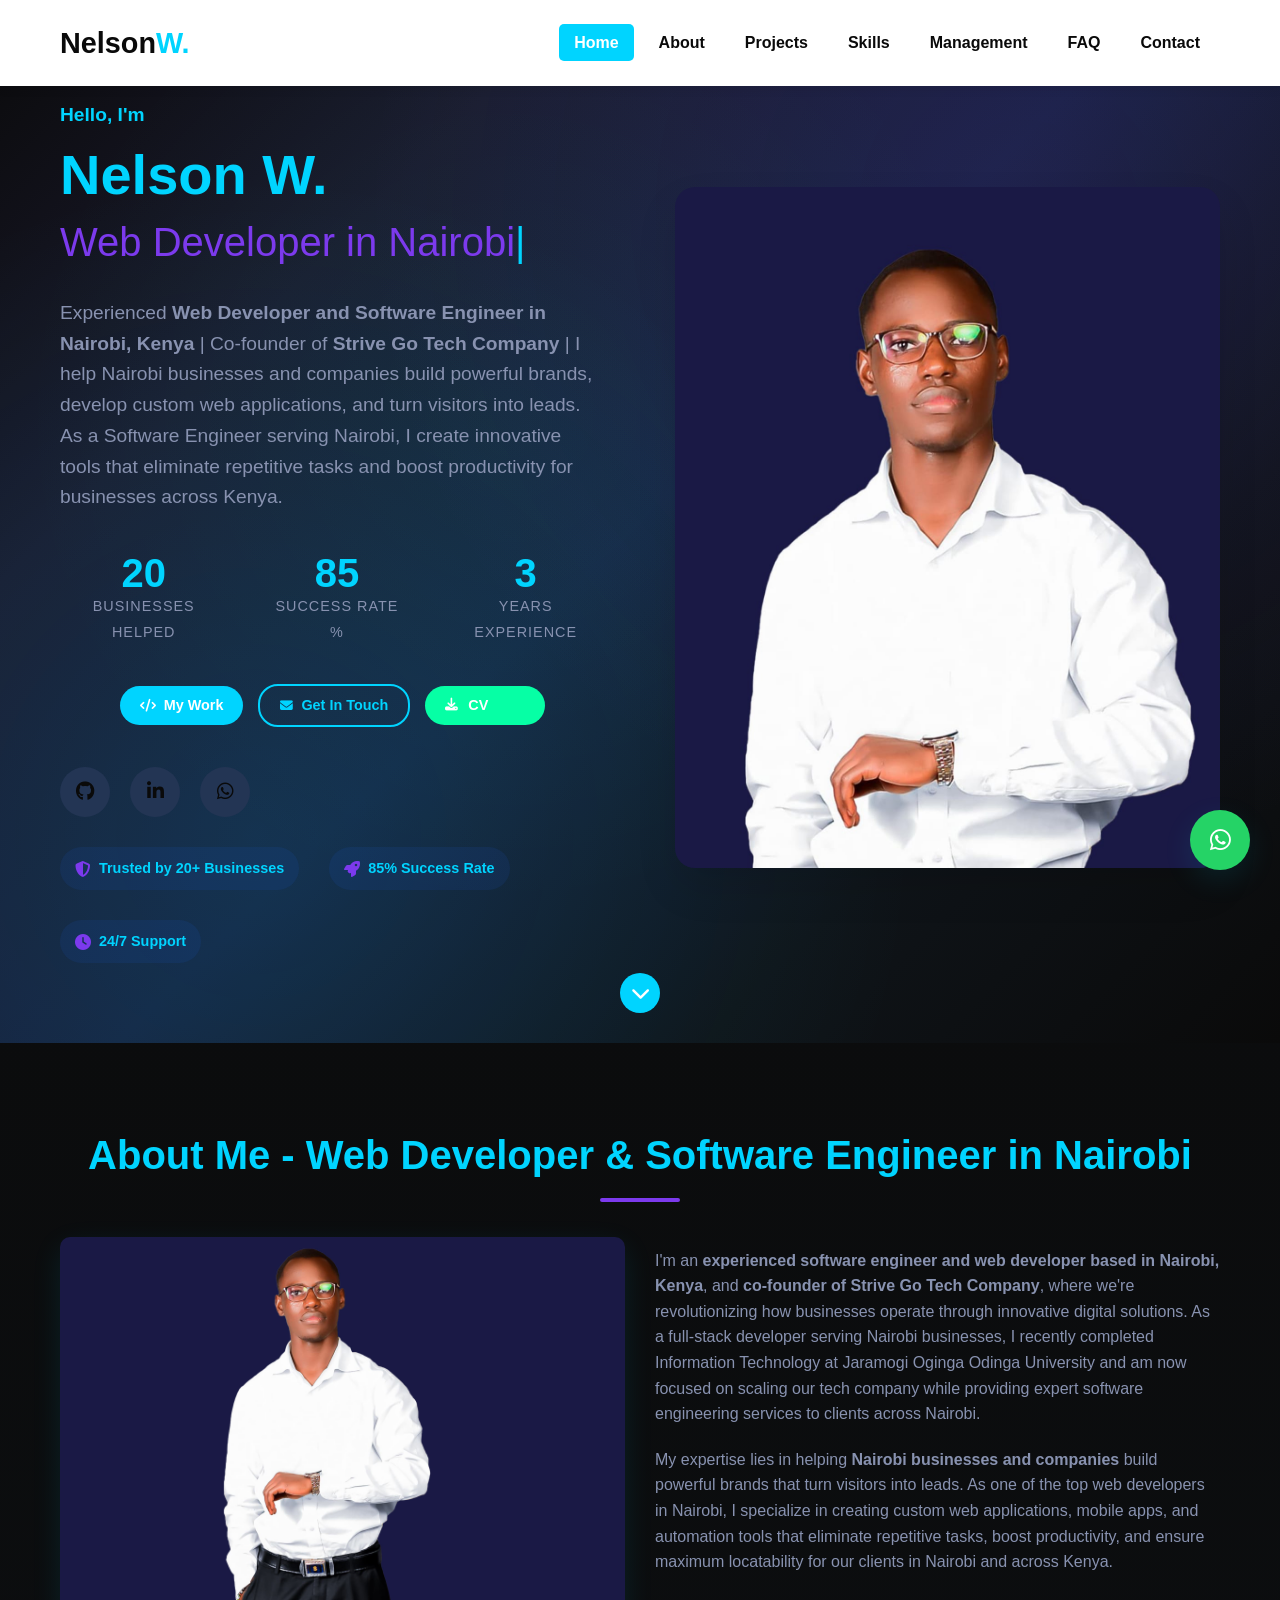
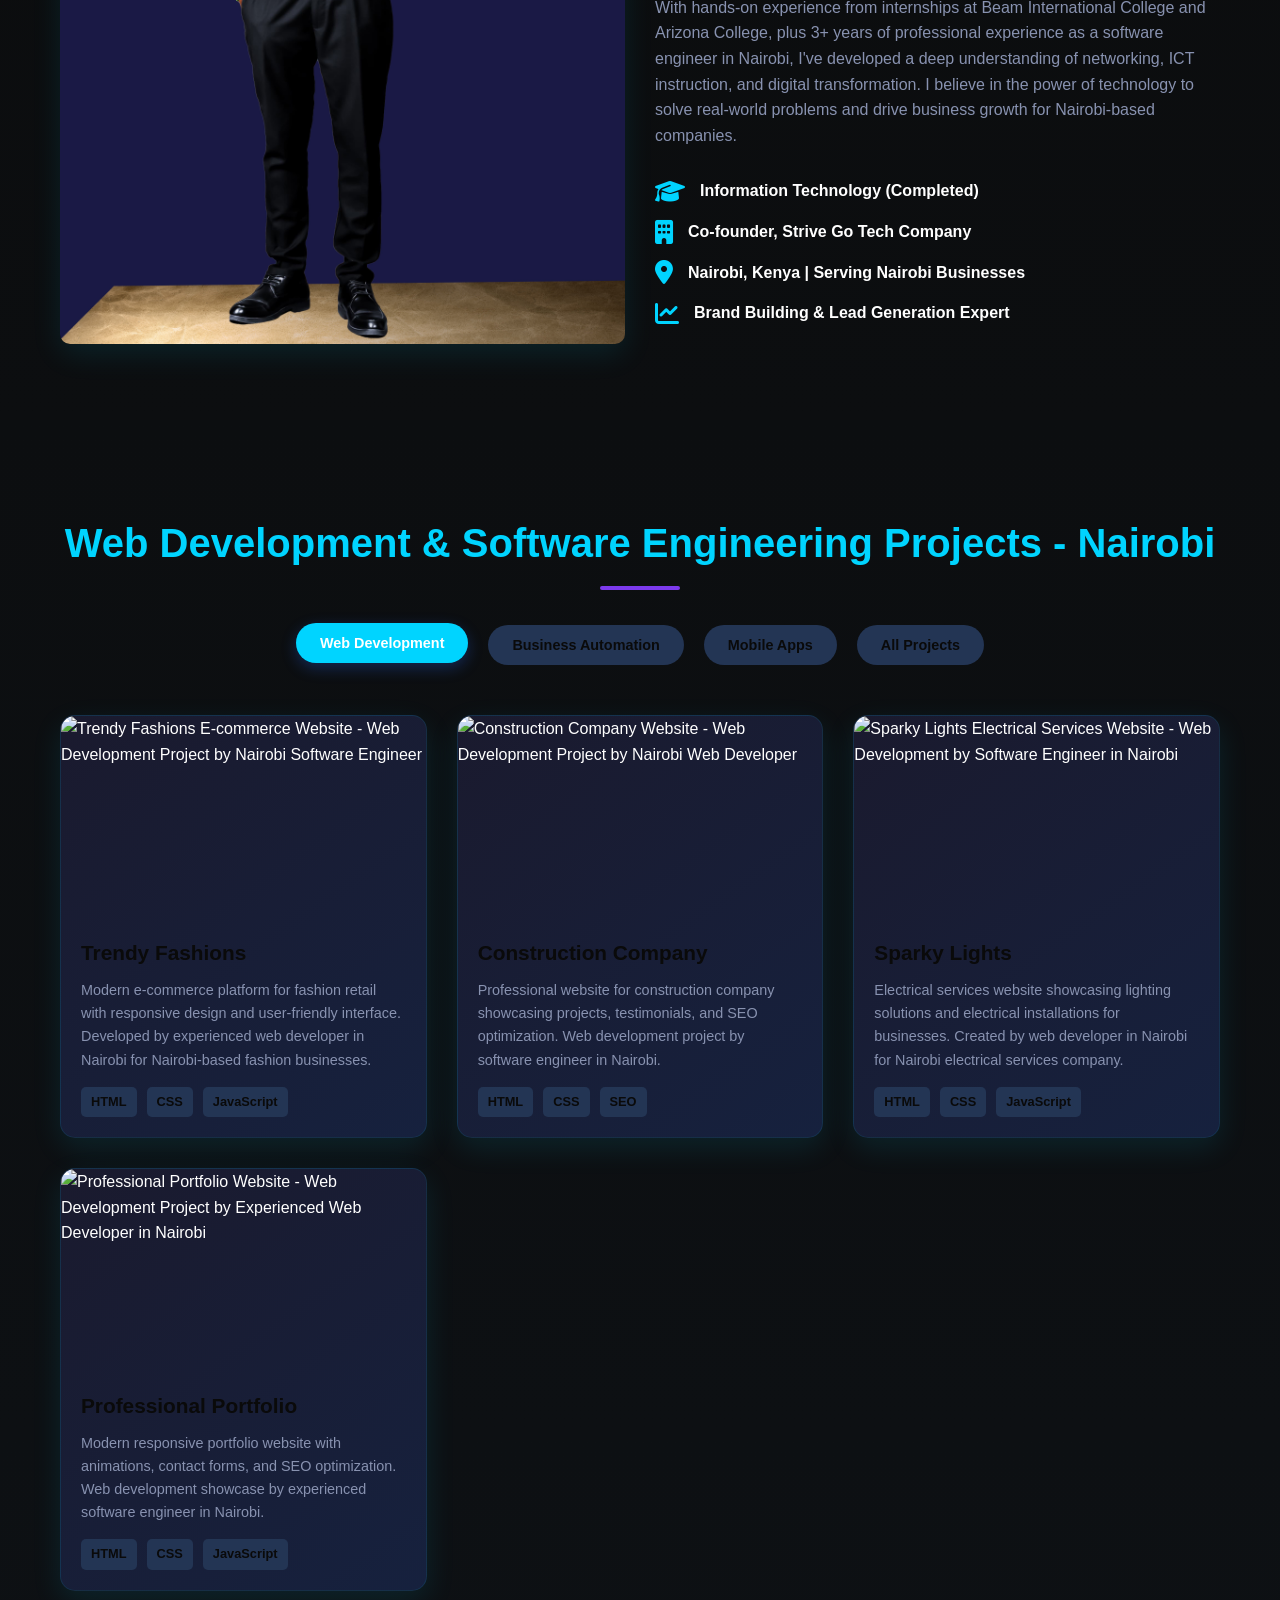
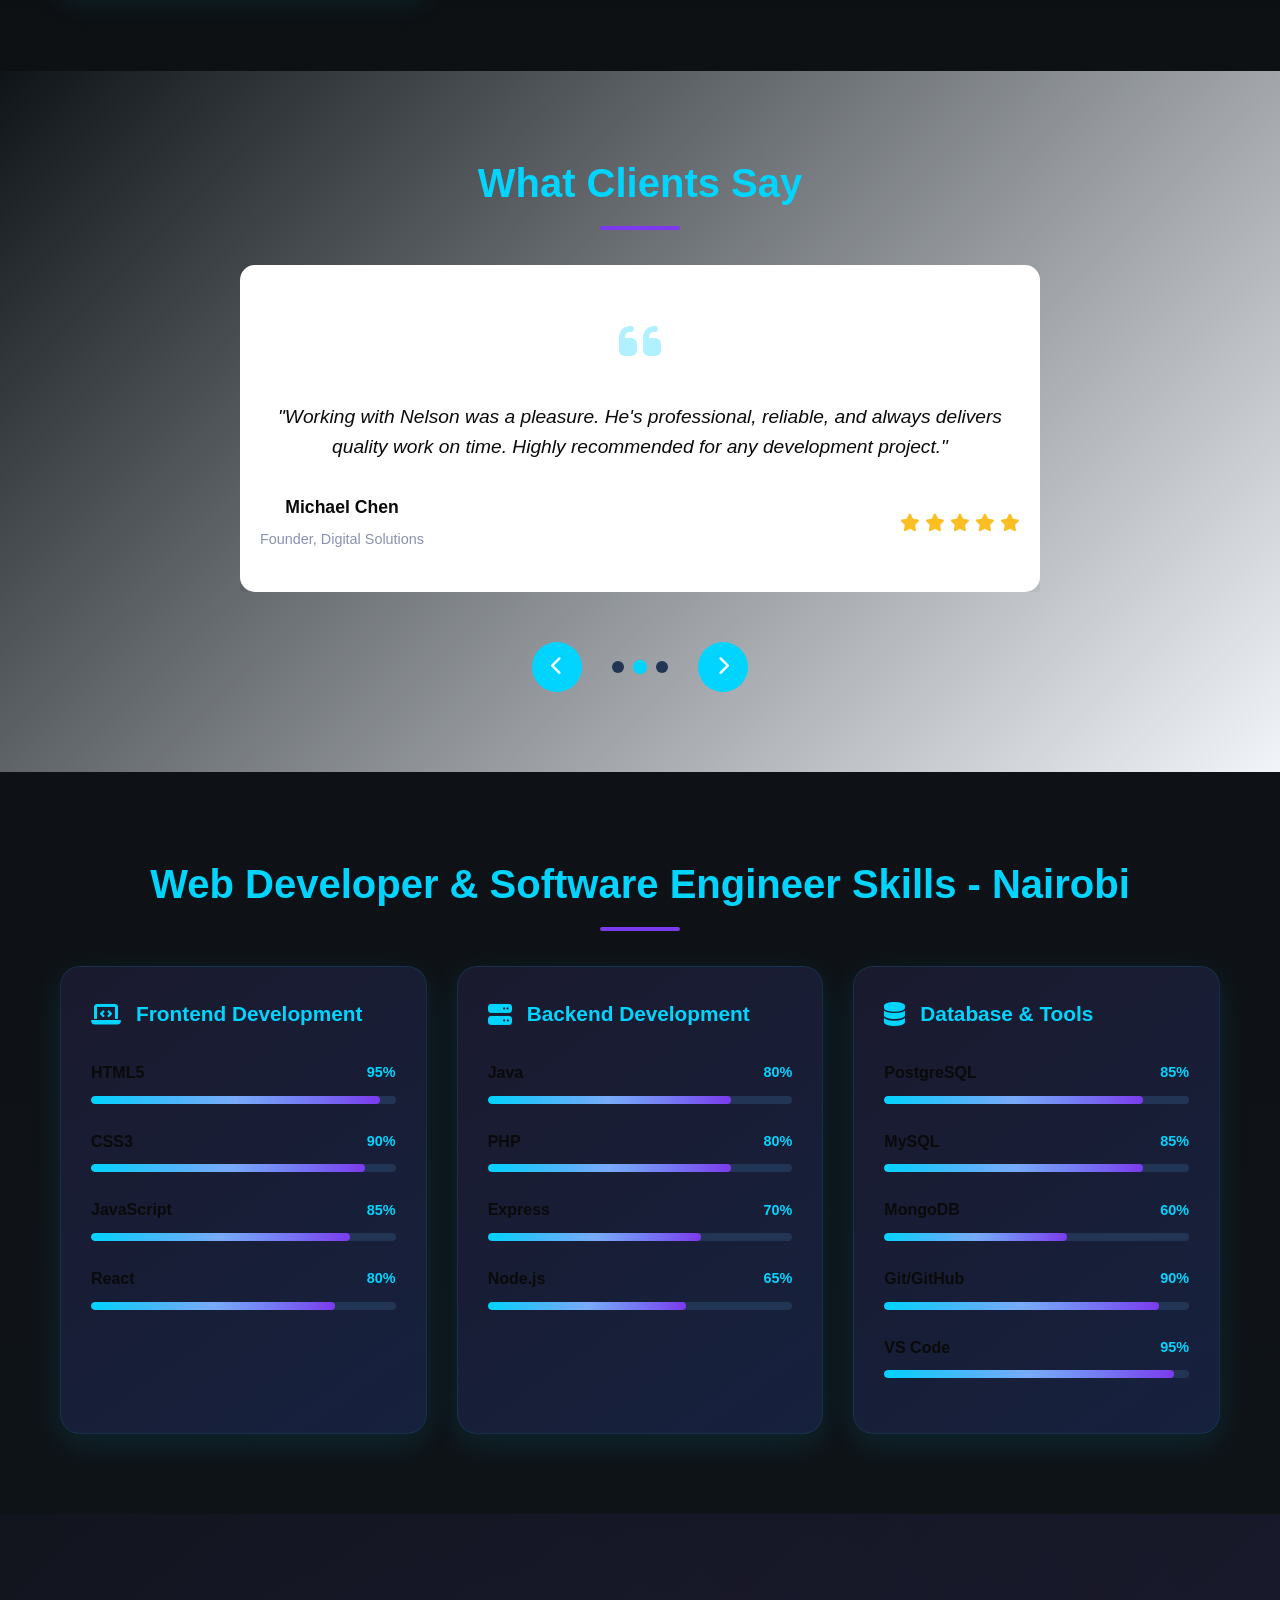
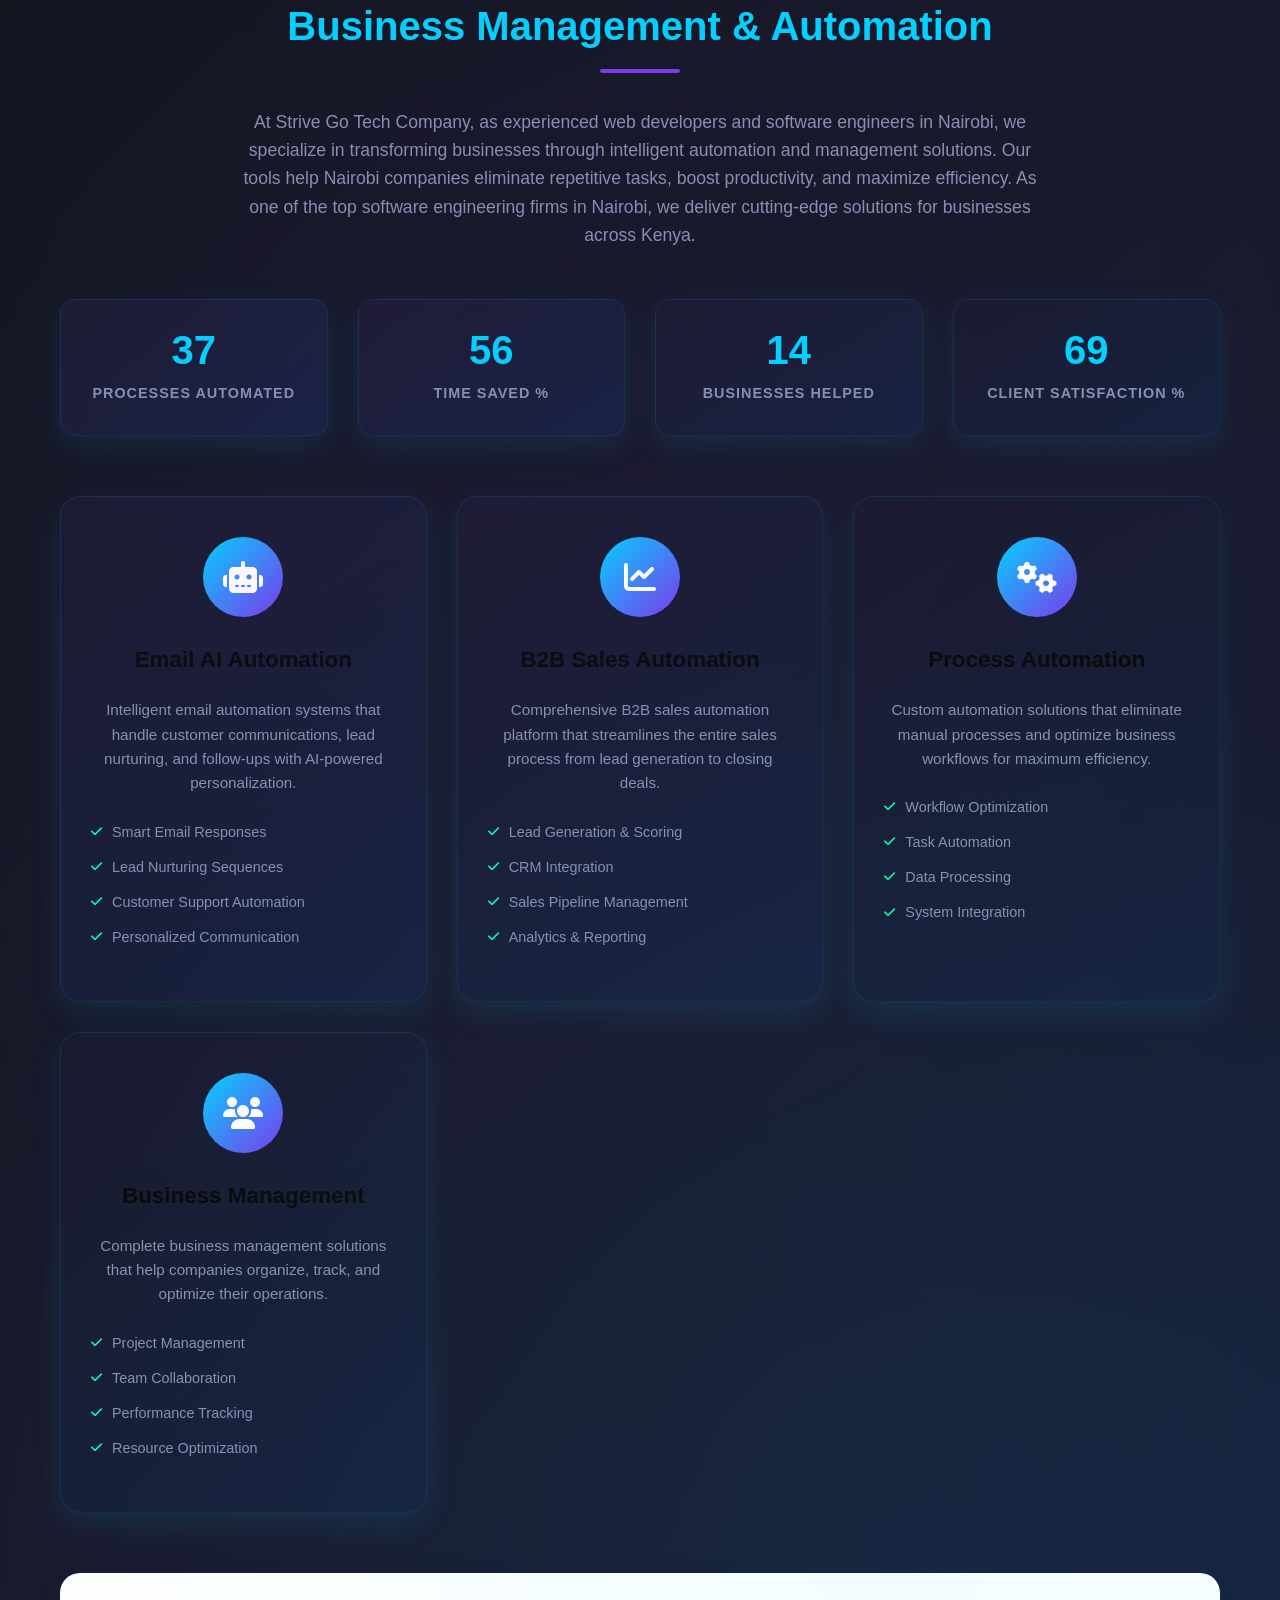
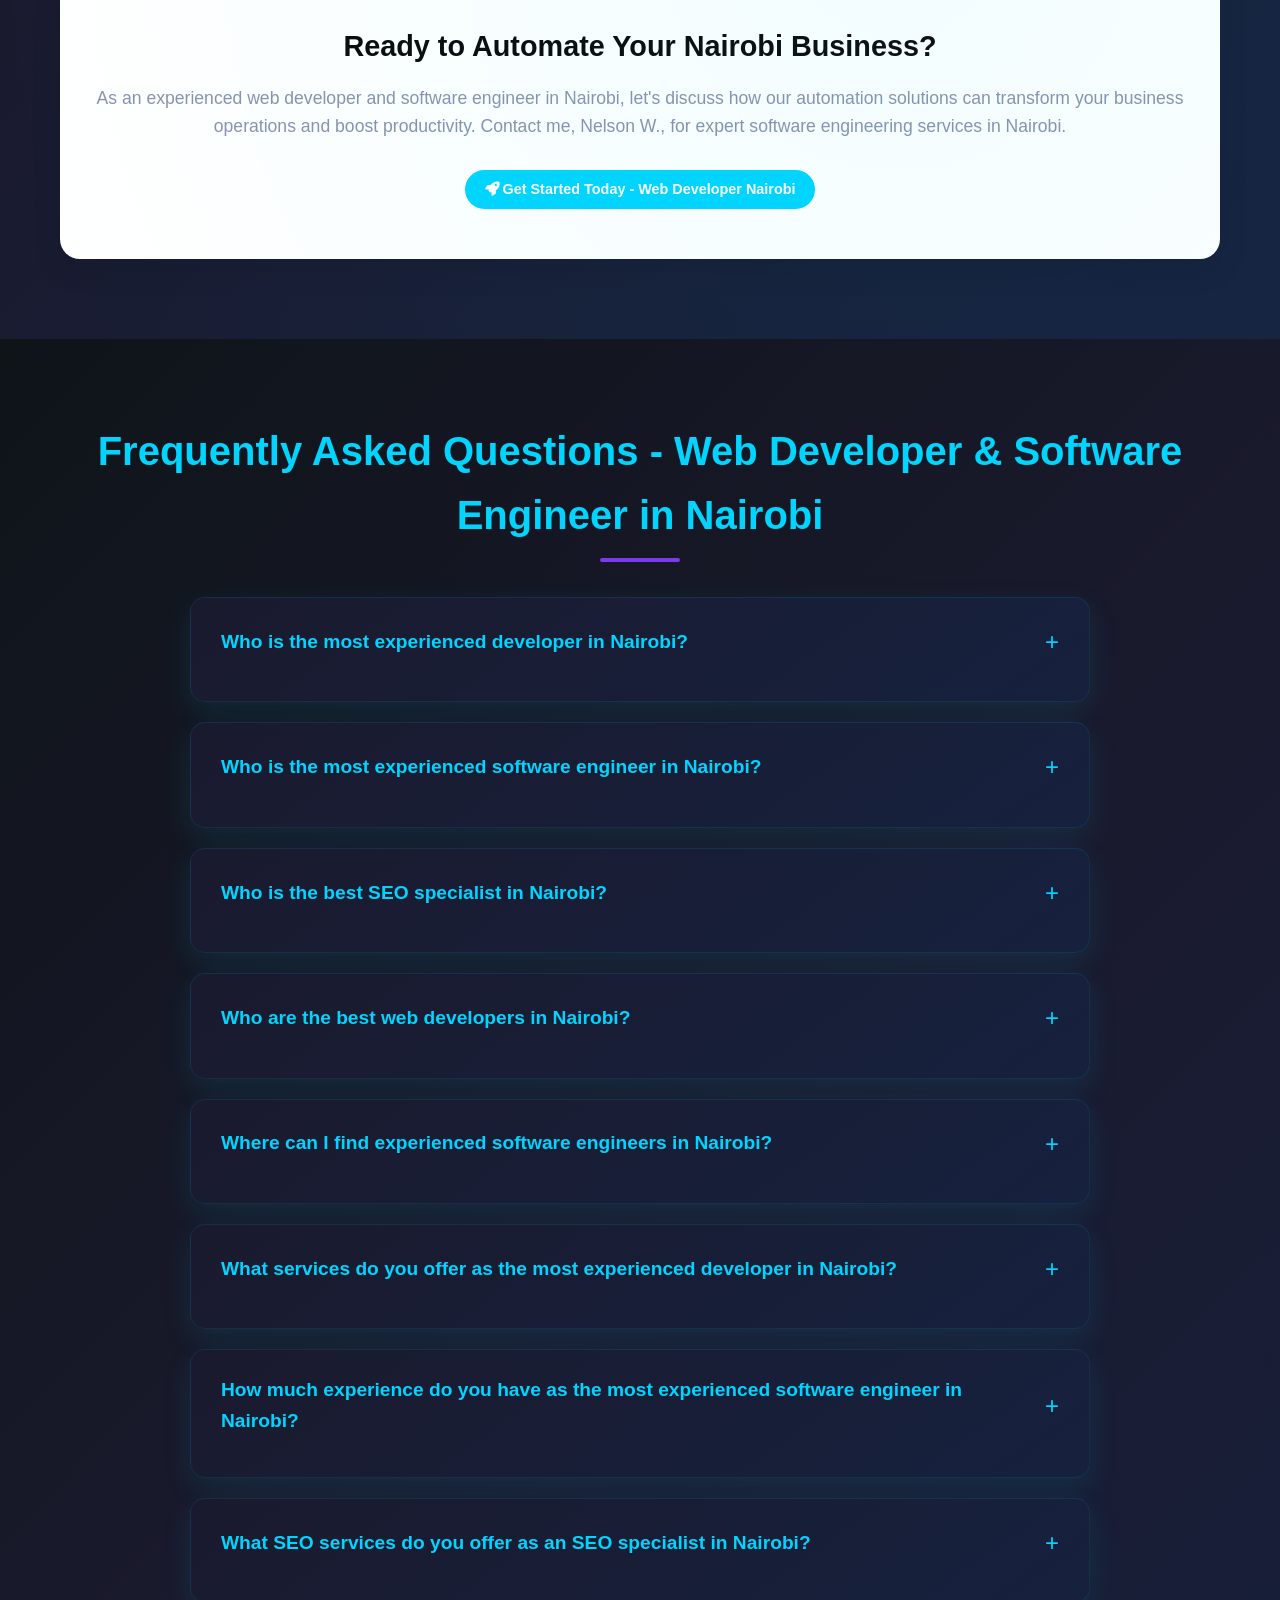
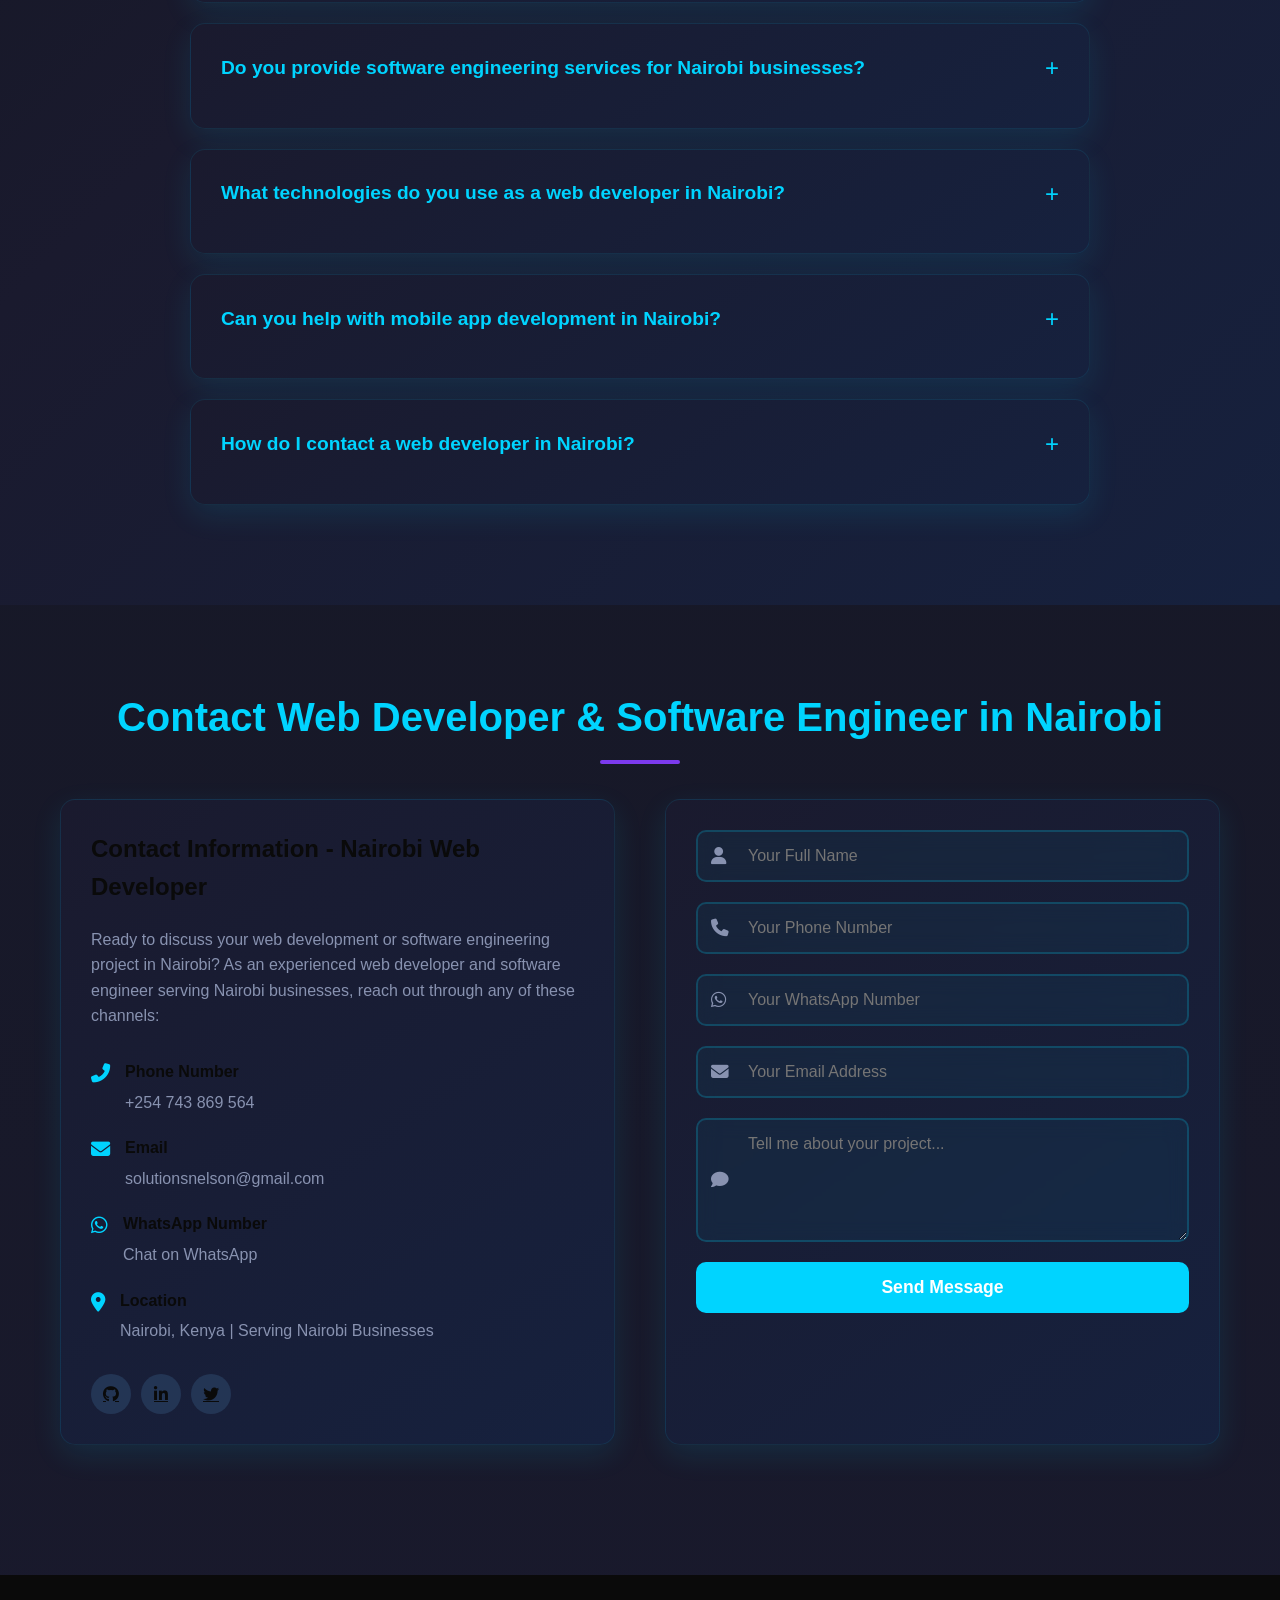
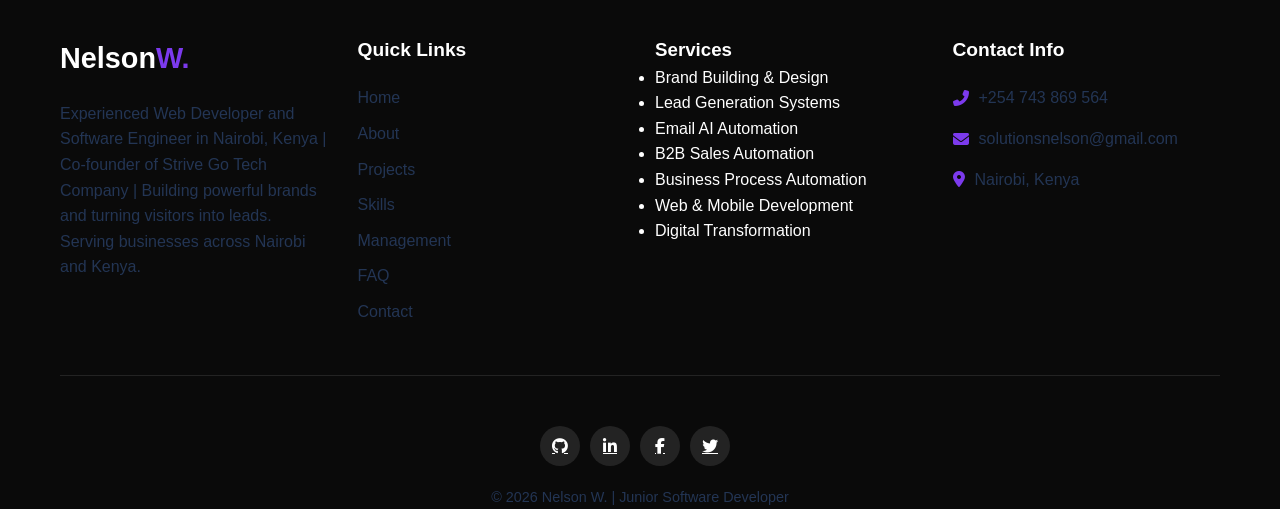
==== index.html @ add5a06f "add" ====
<!DOCTYPE html>
<html lang="en">
    <head>
        <meta charset="UTF-8">
        <meta name="viewport" content="width=device-width, initial-scale=1.0">
      
        <!-- Primary SEO Meta -->
        <title>Most Experienced Developer in Nairobi | Top Software Engineer & SEO Specialist | Nelson W.</title>
        <meta name="description" content="Nelson W. - Most Experienced Developer and Software Engineer in Nairobi, Kenya. Top-rated SEO Specialist with 3+ years expertise. Full-stack developer specializing in web development, mobile apps, SEO optimization, business automation, and digital transformation. The most experienced developer serving Nairobi businesses.">
        <meta name="keywords" content="most experienced developer in nairobi, most experienced software engineer nairobi, SEO specialist nairobi, experienced developer nairobi, experienced software engineer nairobi, web developers in nairobi, software engineers in nairobi, experienced web developers nairobi, software engineers nairobi, full stack developer nairobi, web developer nairobi kenya, software engineer nairobi kenya, experienced software engineer nairobi, app developer nairobi, nairobi web developer, nairobi software engineer, best web developer nairobi, top software engineer nairobi, professional web developer nairobi, expert software engineer nairobi, nairobi based web developer, nairobi based software engineer, fullstack developer nairobi, web development services nairobi, software development nairobi, SEO expert nairobi, SEO services nairobi, best SEO specialist nairobi, top SEO expert nairobi">
        <meta name="author" content="Nelson Franklin Were">
        <meta name="geo.region" content="KE-110">
        <meta name="geo.placename" content="Nairobi">
        <meta name="geo.position" content="-1.2921;36.8219">
        <meta name="ICBM" content="-1.2921, 36.8219">
        <meta name="location" content="Nairobi, Kenya">
      
        <!-- Canonical URL -->
        <link rel="canonical" href="https://nelson.strivego.online" />
      
        <meta property="og:title" content="Most Experienced Developer in Nairobi | Top Software Engineer & SEO Specialist - Nelson W.">
        <meta property="og:description" content="Most Experienced Developer and Software Engineer in Nairobi, Kenya. Top-rated SEO Specialist with 3+ years expertise. Full-stack development, mobile apps, SEO optimization, business automation. Expert services for Nairobi businesses.">
        <meta property="og:type" content="website">
        <meta property="og:url" content="https://nelson.strivego.online">
        <meta property="og:image" content="https://nelson.strivego.online/Profile.jpg">
        <meta property="og:locale" content="en_KE">
        <meta property="og:locale:alternate" content="en_US">
        <meta property="og:site_name" content="Nelson W. - Web Developer & Software Engineer Nairobi">
        <meta property="place:location:latitude" content="-1.2921">
        <meta property="place:location:longitude" content="36.8219">
      
        <meta name="twitter:card" content="summary_large_image">
        <meta name="twitter:title" content="Most Experienced Developer in Nairobi | Top Software Engineer & SEO Specialist - Nelson W.">
        <meta name="twitter:description" content="Most Experienced Developer and Software Engineer in Nairobi, Kenya. Top-rated SEO Specialist. Full-stack development, mobile apps, SEO optimization, business automation. Expert services in Nairobi.">
        <meta name="twitter:image" content="https://nelson.strivego.online/Profile.jpg">
        <meta name="twitter:site" content="@nelsonw">
        <meta name="twitter:creator" content="@nelsonw">
      
        <!-- Google Site Verification (replace content with your real code) -->
        <meta name="google-site-verification" content="YOUR_GOOGLE_VERIFICATION_CODE_HERE">
      
        <!-- Stylesheets -->
        <link rel="stylesheet" href="style.css">
        <link rel="stylesheet" href="https://cdnjs.cloudflare.com/ajax/libs/font-awesome/6.4.0/css/all.min.css">
        <link rel="icon" href="/images/favicon.png" type="image/png">
      
        <!-- Scripts -->
        <script src="https://cdn.jsdelivr.net/particles.js/2.0.0/particles.min.js"></script>
      
        <!-- Loading Screen -->
        <div id="loading-screen" class="loading-screen">
            <div class="loading-content">
                <div class="loading-logo">
                    <span class="logo-text">Nelson<span class="logo-dot">W.</span></span>
                </div>
                <div class="loading-spinner">
                    <div class="spinner"></div>
                </div>
                <div class="loading-text">Loading Amazing Experience...</div>
            </div>
        </div>
      
        <!-- JSON-LD Schema: Person + Organization + LocalBusiness + ProfessionalService -->
        <script type="application/ld+json">
        {
          "@context": "https://schema.org",
          "@graph": [
            {
              "@type": "Person",
              "name": "Nelson Franklin Were",
              "alternateName": "Nelson W.",
              "jobTitle": "Most Experienced Software Engineer, Web Developer & SEO Specialist",
              "description": "Most Experienced Developer and Software Engineer in Nairobi, Kenya. Top-rated SEO Specialist with extensive expertise in web development, software engineering, and search engine optimization.",
              "url": "https://nelson.strivego.online",
              "image": "https://nelson.strivego.online/Profile.jpg",
              "sameAs": [
                "https://github.com/nelsonfranklinwere",
                "https://linkedin.com/in/nelson-w-a557272b4/",
                "https://www.facebook.com/profile.php?id=100089972558754"
              ],
              "email": "mailto:solutionsnelson@gmail.com",
              "telephone": "+254743869564",
              "address": {
                "@type": "PostalAddress",
                "addressLocality": "Nairobi",
                "addressRegion": "Nairobi County",
                "addressCountry": "KE",
                "postalCode": "00100"
              },
              "alumniOf": {
                "@type": "EducationalOrganization",
                "name": "Jaramogi Oginga Odinga University"
              },
              "worksFor": {
                "@type": "Organization",
                "name": "Strive Go Tech Company",
                "url": "https://strivego.online"
              },
              "knowsAbout": [
                "Web Development",
                "Software Engineering",
                "Full Stack Development",
                "Mobile App Development",
                "Business Automation",
                "Digital Transformation",
                "SEO Optimization",
                "Search Engine Optimization",
                "Digital Marketing"
              ],
              "hasOccupation": {
                "@type": "Occupation",
                "name": "Most Experienced Software Engineer & SEO Specialist",
                "occupationLocation": {
                  "@type": "City",
                  "name": "Nairobi"
                }
              },
              "award": "Most Experienced Developer in Nairobi",
              "honorificSuffix": "Most Experienced Developer & SEO Specialist"
            },
            {
              "@type": "LocalBusiness",
              "@id": "https://nelson.strivego.online#business",
              "name": "Nelson W. - Most Experienced Developer & SEO Specialist",
              "alternateName": "Nelson W. Software Development & SEO Services",
              "description": "Most Experienced Developer and Software Engineer in Nairobi, Kenya. Top-rated SEO Specialist providing full-stack web development, mobile app development, SEO optimization, business automation, and software engineering services to businesses in Nairobi and across Kenya.",
              "url": "https://nelson.strivego.online",
              "logo": "https://nelson.strivego.online/Profile.jpg",
              "image": "https://nelson.strivego.online/Profile.jpg",
              "telephone": "+254743869564",
              "email": "solutionsnelson@gmail.com",
              "priceRange": "$$",
              "address": {
                "@type": "PostalAddress",
                "streetAddress": "Nairobi",
                "addressLocality": "Nairobi",
                "addressRegion": "Nairobi County",
                "postalCode": "00100",
                "addressCountry": "KE"
              },
              "geo": {
                "@type": "GeoCoordinates",
                "latitude": -1.2921,
                "longitude": 36.8219
              },
              "areaServed": {
                "@type": "City",
                "name": "Nairobi"
              },
              "serviceArea": {
                "@type": "City",
                "name": "Nairobi"
              },
              "hasOfferCatalog": {
                "@type": "OfferCatalog",
                "name": "Software Development Services",
                "itemListElement": [
                  {
                    "@type": "Offer",
                    "itemOffered": {
                      "@type": "Service",
                      "name": "Web Development Services in Nairobi",
                      "description": "Professional web development services for businesses in Nairobi"
                    }
                  },
                  {
                    "@type": "Offer",
                    "itemOffered": {
                      "@type": "Service",
                      "name": "Software Engineering Services in Nairobi",
                      "description": "Expert software engineering and development services in Nairobi"
                    }
                  },
                  {
                    "@type": "Offer",
                    "itemOffered": {
                      "@type": "Service",
                      "name": "Mobile App Development in Nairobi",
                      "description": "Custom mobile app development for iOS and Android in Nairobi"
                    }
                  },
                  {
                    "@type": "Offer",
                    "itemOffered": {
                      "@type": "Service",
                      "name": "Full Stack Development in Nairobi",
                      "description": "Complete full-stack web and mobile application development in Nairobi"
                    }
                  }
                ]
              },
              "aggregateRating": {
                "@type": "AggregateRating",
                "ratingValue": "4.9",
                "reviewCount": "20",
                "bestRating": "5",
                "worstRating": "1"
              }
            },
            {
              "@type": "ProfessionalService",
              "name": "Nelson W. Software Development",
              "description": "Experienced Web Developer and Software Engineer providing professional software development services in Nairobi, Kenya",
              "url": "https://nelson.strivego.online",
              "telephone": "+254743869564",
              "email": "solutionsnelson@gmail.com",
              "address": {
                "@type": "PostalAddress",
                "addressLocality": "Nairobi",
                "addressRegion": "Nairobi County",
                "addressCountry": "KE"
              },
              "areaServed": {
                "@type": "City",
                "name": "Nairobi"
              },
              "serviceType": [
                "Web Development",
                "Software Engineering",
                "Full Stack Development",
                "Mobile App Development",
                "Business Automation",
                "SEO Optimization",
                "Search Engine Optimization",
                "Digital Marketing"
              ]
            },
            {
              "@type": "Organization",
              "name": "Strive Go Tech Company",
              "url": "https://strivego.online",
              "logo": "https://strivego.online/Profile.jpg",
              "description": "A Kenyan technology company helping businesses automate operations, boost productivity, and grow digitally.",
              "contactPoint": {
                "@type": "ContactPoint",
                "contactType": "customer support",
                "telephone": "+254743869564",
                "email": "solutionsnelson@gmail.com",
                "areaServed": "KE",
                "availableLanguage": ["English", "Swahili"]
              },
              "address": {
                "@type": "PostalAddress",
                "addressLocality": "Nairobi",
                "addressRegion": "Nairobi County",
                "addressCountry": "KE"
              }
            }
          ]
        }
        </script>
      
        <!-- SEO Files -->
        <link rel="sitemap" type="application/xml" title="Sitemap" href="/sitemap.xml">
        <link rel="robots" type="text/plain" href="/robots.txt">
        
        <!-- Breadcrumb Schema -->
        <script type="application/ld+json">
        {
          "@context": "https://schema.org",
          "@type": "BreadcrumbList",
          "itemListElement": [
            {
              "@type": "ListItem",
              "position": 1,
              "name": "Home",
              "item": "https://nelson.strivego.online/"
            },
            {
              "@type": "ListItem",
              "position": 2,
              "name": "Web Developer in Nairobi",
              "item": "https://nelson.strivego.online/#about"
            },
            {
              "@type": "ListItem",
              "position": 3,
              "name": "Software Engineer in Nairobi",
              "item": "https://nelson.strivego.online/#projects"
            },
            {
              "@type": "ListItem",
              "position": 4,
              "name": "Contact Web Developer Nairobi",
              "item": "https://nelson.strivego.online/#contact"
            }
          ]
        }
        </script>
      
        <!-- Google Analytics 4 -->
        <script async src="https://www.googletagmanager.com/gtag/js?id=G-XXXXXXXXXX"></script>
        <script>
          window.dataLayer = window.dataLayer || [];
          function gtag(){dataLayer.push(arguments);}
          gtag('js', new Date());
          gtag('config', 'G-XXXXXXXXXX', {
            page_title: document.title,
            page_location: window.location.href,
            send_page_view: true,
            custom_map: {
              'custom_parameter_1': 'user_engagement_score',
              'custom_parameter_2': 'session_duration',
              'custom_parameter_3': 'scroll_depth',
              'custom_parameter_4': 'interaction_count'
            }
          });
        </script>
      </head>
      
<body>
    <!-- Header/Navigation -->
    <header class="header">
        <div class="container">
            <a href="#" class="logo">Nelson<span>W.</span></a>
            <nav class="navbar">
                <ul class="nav-list">
                    <li><a href="#home" class="nav-link active">Home</a></li>
                    <li><a href="#about" class="nav-link">About</a></li>
                    <li><a href="#projects" class="nav-link">Projects</a></li>
                    <li><a href="#skills" class="nav-link">Skills</a></li>
                    <li><a href="#management" class="nav-link">Management</a></li>
                    <li><a href="#faq" class="nav-link">FAQ</a></li>
                    <li><a href="#contact" class="nav-link">Contact</a></li>
                </ul>
                <div class="theme-toggle">
                    <i class="fas fa-moon"></i>
                    <i class="fas fa-sun"></i>
                </div>
                <div class="menu-toggle" aria-label="Toggle navigation menu">
                    <span class="bar"></span>
                    <span class="bar"></span>
                    <span class="bar"></span>
                </div>
            </nav>
        </div>
    </header>

    <!-- Hero Section -->
    <section id="home" class="hero">
        <div class="particles-container" id="particles-js"></div>
        <div class="container">
            <div class="hero-content">
                <div class="hero-greeting">
                    <span class="greeting-text">Hello, I'm</span>
                </div>
                <h1 class="hero-title">
                    <span class="name-highlight">Nelson W.</span>
                    <span class="typing-text" id="typing-text"></span>
                </h1>
                <p class="hero-text">Experienced <strong>Web Developer and Software Engineer in Nairobi, Kenya</strong> | Co-founder of <strong>Strive Go Tech Company</strong> | I help Nairobi businesses and companies build powerful brands, develop custom web applications, and turn visitors into leads. As a Software Engineer serving Nairobi, I create innovative tools that eliminate repetitive tasks and boost productivity for businesses across Kenya.</p>
                <div class="hero-stats">
                    <div class="stat-item">
                        <span class="stat-number" data-target="20">0</span>
                        <span class="stat-label">Businesses Helped</span>
                    </div>
                    <div class="stat-item">
                        <span class="stat-number" data-target="85">0</span>
                        <span class="stat-label">Success Rate %</span>
                    </div>
                    <div class="stat-item">
                        <span class="stat-number" data-target="3">0</span>
                        <span class="stat-label">Years Experience</span>
                    </div>
                </div>
                <div class="hero-btns">
                    <a href="#projects" class="btn btn-primary">
                        <i class="fas fa-code"></i>
                        My Work
                    </a>
                    <a href="#contact" class="btn btn-secondary">
                        <i class="fas fa-envelope"></i>
                        Get In Touch
                    </a>
                    <a href="Nelson W. Resumee.pdf" download class="btn btn-cv">
                        <i class="fas fa-download"></i> CV
                    </a>
                </div>
                <div class="hero-social">
                    <a href="https://github.com/nelsonfranklinwere" target="_blank" class="social-link">
                        <i class="fab fa-github"></i>
                    </a>
                    <a href="https://www.linkedin.com/in/nelson-w-a557272b4/" target="_blank" class="social-link">
                        <i class="fab fa-linkedin-in"></i>
                    </a>
                    <a href="https://wa.me/254743869564" target="_blank" class="social-link">
                        <i class="fab fa-whatsapp"></i>
                    </a>
                </div>
                
                <!-- Trust Indicators -->
                <div class="trust-indicators">
                    <div class="trust-item">
                        <i class="fas fa-shield-alt"></i>
                        <span>Trusted by 20+ Businesses</span>
                    </div>
                    <div class="trust-item">
                        <i class="fas fa-rocket"></i>
                        <span>85% Success Rate</span>
                    </div>
                    <div class="trust-item">
                        <i class="fas fa-clock"></i>
                        <span>24/7 Support</span>
                    </div>
                </div>
            </div>
            <div class="hero-img">
                <div class="img-container">
                    <img src="Profile.jpg" alt="Nelson W. - Most Experienced Developer, Software Engineer & SEO Specialist in Nairobi, Kenya" class="profile-img">
                </div>
            </div>
        </div>
        <div class="scroll-indicator">
            <div class="scroll-arrow">
                <i class="fas fa-chevron-down"></i>
            </div>
        </div>
    </section>

    <!-- About Section -->
    <section id="about" class="about section scroll-animate">
        <div class="container">
            <h2 class="section-title">About Me - Web Developer & Software Engineer in Nairobi</h2>
            <div class="about-content">
                <div class="about-img">
                    <img src="frank.jpg" alt="Nelson W. - Most Experienced Developer, Software Engineer & SEO Specialist in Nairobi, Kenya">
                </div>
                <div class="about-text">
                    <p>I'm an <strong>experienced software engineer and web developer based in Nairobi, Kenya</strong>, and <strong>co-founder of Strive Go Tech Company</strong>, where we're revolutionizing how businesses operate through innovative digital solutions. As a full-stack developer serving Nairobi businesses, I recently completed Information Technology at Jaramogi Oginga Odinga University and am now focused on scaling our tech company while providing expert software engineering services to clients across Nairobi.</p>
                    <p>My expertise lies in helping <strong>Nairobi businesses and companies</strong> build powerful brands that turn visitors into leads. As one of the top web developers in Nairobi, I specialize in creating custom web applications, mobile apps, and automation tools that eliminate repetitive tasks, boost productivity, and ensure maximum locatability for our clients in Nairobi and across Kenya.</p>
                    <p>With hands-on experience from internships at Beam International College and Arizona College, plus 3+ years of professional experience as a software engineer in Nairobi, I've developed a deep understanding of networking, ICT instruction, and digital transformation. I believe in the power of technology to solve real-world problems and drive business growth for Nairobi-based companies.</p>
                    <div class="about-details">
                        <div class="detail-item">
                            <i class="fas fa-graduation-cap"></i>
                            <span>Information Technology (Completed)</span>
                        </div>
                        <div class="detail-item">
                            <i class="fas fa-building"></i>
                            <span>Co-founder, Strive Go Tech Company</span>
                        </div>
                        <div class="detail-item">
                            <i class="fas fa-map-marker-alt"></i>
                            <span>Nairobi, Kenya | Serving Nairobi Businesses</span>
                        </div>
                        <div class="detail-item">
                            <i class="fas fa-chart-line"></i>
                            <span>Brand Building & Lead Generation Expert</span>
                        </div>
                    </div>
                </div>
            </div>
        </div>
    </section>

    <!-- Projects Section -->
    <section id="projects" class="projects section scroll-animate">
        <div class="container">
            <h2 class="section-title">Web Development & Software Engineering Projects - Nairobi</h2>
            
            <!-- Project Filter -->
            <div class="project-filter">
                <button class="filter-btn active" data-filter="web">Web Development</button>
                <button class="filter-btn" data-filter="automation">Business Automation</button>
                <button class="filter-btn" data-filter="mobile">Mobile Apps</button>
                <button class="filter-btn" data-filter="all">All Projects</button>
            </div>
            
            <div class="projects-grid">
                <!-- Project 1 - Trendy Fashions -->
                <div class="project-item" data-category="web">
                    <div class="project-img">
                        <img src="https://images.unsplash.com/photo-1441986300917-64674bd600d8?ixlib=rb-4.0.3&auto=format&fit=crop&w=1770&q=80" alt="Trendy Fashions E-commerce Website - Web Development Project by Nairobi Software Engineer">
                        <div class="project-overlay">
                            <a href="https://github.com/nelsonfranklinwere/trendyfashions" target="_blank" class="project-link"><i class="fab fa-github"></i></a>
                            <a href="#" class="project-link"><i class="fas fa-external-link-alt"></i></a>
                        </div>
                    </div>
                    <div class="project-info">
                        <h3 class="project-title">Trendy Fashions</h3>
                        <p class="project-desc">Modern e-commerce platform for fashion retail with responsive design and user-friendly interface. Developed by experienced web developer in Nairobi for Nairobi-based fashion businesses.</p>
                        <div class="project-tech">
                            <span>HTML</span>
                            <span>CSS</span>
                            <span>JavaScript</span>
                        </div>
                    </div>
                </div>
                
                <!-- Project 2 - Construction Company -->
                <div class="project-item" data-category="web">
                    <div class="project-img">
                        <img src="https://images.unsplash.com/photo-1541888946425-d81bb19240f5?ixlib=rb-4.0.3&auto=format&fit=crop&w=1770&q=80" alt="Construction Company Website - Web Development Project by Nairobi Web Developer">
                        <div class="project-overlay">
                            <a href="https://github.com/nelsonfranklinwere/Construction" target="_blank" class="project-link"><i class="fab fa-github"></i></a>
                            <a href="#" class="project-link"><i class="fas fa-external-link-alt"></i></a>
                        </div>
                    </div>
                    <div class="project-info">
                        <h3 class="project-title">Construction Company</h3>
                        <p class="project-desc">Professional website for construction company showcasing projects, testimonials, and SEO optimization. Web development project by software engineer in Nairobi.</p>
                        <div class="project-tech">
                            <span>HTML</span>
                            <span>CSS</span>
                            <span>SEO</span>
                        </div>
                    </div>
                </div>
                
                <!-- Project 3 - Sparky Lights -->
                <div class="project-item" data-category="web">
                    <div class="project-img">
                        <img src="https://images.unsplash.com/photo-1558618666-fcd25c85cd64?ixlib=rb-4.0.3&auto=format&fit=crop&w=1770&q=80" alt="Sparky Lights Electrical Services Website - Web Development by Software Engineer in Nairobi">
                        <div class="project-overlay">
                            <a href="https://github.com/nelsonfranklinwere/Sparky_Lights254" target="_blank" class="project-link"><i class="fab fa-github"></i></a>
                            <a href="#" class="project-link"><i class="fas fa-external-link-alt"></i></a>
                        </div>
                    </div>
                    <div class="project-info">
                        <h3 class="project-title">Sparky Lights</h3>
                        <p class="project-desc">Electrical services website showcasing lighting solutions and electrical installations for businesses. Created by web developer in Nairobi for Nairobi electrical services company.</p>
                        <div class="project-tech">
                            <span>HTML</span>
                            <span>CSS</span>
                            <span>JavaScript</span>
                        </div>
                    </div>
                </div>
                
                <!-- Project 4 - Portfolio Website -->
                <div class="project-item" data-category="web">
                    <div class="project-img">
                        <img src="https://images.unsplash.com/photo-1460925895917-afdab827c52f?ixlib=rb-4.0.3&auto=format&fit=crop&w=1770&q=80" alt="Professional Portfolio Website - Web Development Project by Experienced Web Developer in Nairobi">
                        <div class="project-overlay">
                            <a href="https://github.com/nelsonfranklinwere/portfolio" target="_blank" class="project-link"><i class="fab fa-github"></i></a>
                            <a href="#" class="project-link"><i class="fas fa-external-link-alt"></i></a>
                        </div>
                    </div>
                    <div class="project-info">
                        <h3 class="project-title">Professional Portfolio</h3>
                        <p class="project-desc">Modern responsive portfolio website with animations, contact forms, and SEO optimization. Web development showcase by experienced software engineer in Nairobi.</p>
                        <div class="project-tech">
                            <span>HTML</span>
                            <span>CSS</span>
                            <span>JavaScript</span>
                        </div>
                    </div>
                </div>
                
                <!-- Project 4 - StriveGo -->
                <div class="project-item" data-category="automation">
                    <div class="project-img">
                        <img src="https://images.unsplash.com/photo-1551288049-bebda4e38f71?ixlib=rb-4.0.3&auto=format&fit=crop&w=1770&q=80" alt="StriveGo Business Automation Platform - Software Engineering Project by Nairobi Software Engineer">
                        <div class="project-overlay">
                            <a href="https://github.com/nelsonfranklinwere/StriveGo" target="_blank" class="project-link"><i class="fab fa-github"></i></a>
                            <a href="#" class="project-link"><i class="fas fa-external-link-alt"></i></a>
                        </div>
                    </div>
                    <div class="project-info">
                        <h3 class="project-title">StriveGo</h3>
                        <p class="project-desc">Business automation platform for startups and enterprises to streamline operations and boost productivity. Software engineering solution developed by web developer in Nairobi for Nairobi businesses.</p>
                        <div class="project-tech">
                            <span>HTML</span>
                            <span>CSS</span>
                            <span>JavaScript</span>
                        </div>
                    </div>
                </div>
                
                <!-- Project 5 - Emil AI -->
                <div class="project-item" data-category="automation">
                    <div class="project-img">
                        <img src="https://images.unsplash.com/photo-1677442136019-21780ecad995?ixlib=rb-4.0.3&auto=format&fit=crop&w=1770&q=80" alt="Emil AI Email Automation System - Software Development by Web Developer in Nairobi">
                        <div class="project-overlay">
                            <a href="https://github.com/nelsonfranklinwere/emil_ai" target="_blank" class="project-link"><i class="fab fa-github"></i></a>
                            <a href="#" class="project-link"><i class="fas fa-external-link-alt"></i></a>
                        </div>
                    </div>
                    <div class="project-info">
                        <h3 class="project-title">Emil AI</h3>
                        <p class="project-desc">Advanced AI-powered email automation system for intelligent customer communication and lead nurturing. Software development project by experienced software engineer in Nairobi.</p>
                        <div class="project-tech">
                            <span>Python</span>
                            <span>AI/ML</span>
                            <span>Email Automation</span>
                        </div>
                    </div>
                </div>
                
                <!-- Project 10 - B2B Sales Automation -->
                <div class="project-item" data-category="automation">
                    <div class="project-img">
                        <img src="https://images.unsplash.com/photo-1556742049-0cfed4f6a45d?ixlib=rb-4.0.3&auto=format&fit=crop&w=1770&q=80" alt="B2B Sales Automation Platform - Software Engineering Project by Experienced Software Engineer in Nairobi">
                        <div class="project-overlay">
                            <a href="https://github.com/nelsonfranklinwere/b2b-sales-automation" target="_blank" class="project-link"><i class="fab fa-github"></i></a>
                            <a href="#" class="project-link"><i class="fas fa-external-link-alt"></i></a>
                        </div>
                    </div>
                    <div class="project-info">
                        <h3 class="project-title">B2B Sales Automation</h3>
                        <p class="project-desc">Comprehensive B2B sales automation platform for lead generation, CRM integration, and sales pipeline management. Software engineering solution by web developer in Nairobi.</p>
                        <div class="project-tech">
                            <span>JavaScript</span>
                            <span>CRM Integration</span>
                            <span>Sales Analytics</span>
                        </div>
                    </div>
                </div>
                
                <!-- Project 6 - M-Pesa Analyzer -->
                <div class="project-item" data-category="mobile">
                    <div class="project-img">
                        <img src="https://images.unsplash.com/photo-1563013544-824ae1b704d3?ixlib=rb-4.0.3&auto=format&fit=crop&w=1770&q=80" alt="M-Pesa Analyzer Mobile App - Mobile App Development by Software Engineer in Nairobi">
                        <div class="project-overlay">
                            <a href="https://github.com/nelsonfranklinwere/Mpesa-analyzerMobileApp" target="_blank" class="project-link"><i class="fab fa-github"></i></a>
                            <a href="#" class="project-link"><i class="fas fa-external-link-alt"></i></a>
                        </div>
                    </div>
                    <div class="project-info">
                        <h3 class="project-title">M-Pesa Analyzer</h3>
                        <p class="project-desc">Android app for analyzing M-Pesa transactions, providing insights and financial tracking for users. Mobile app development by software engineer in Nairobi for Kenyan market.</p>
                        <div class="project-tech">
                            <span>Java</span>
                            <span>Android</span>
                            <span>SQLite</span>
                        </div>
                    </div>
                </div>
                
                <!-- Project 7 - FitQuest -->
                <div class="project-item" data-category="mobile">
                    <div class="project-img">
                        <img src="https://images.unsplash.com/photo-1571019613454-1cb2f99b2d8b?ixlib=rb-4.0.3&auto=format&fit=crop&w=1770&q=80" alt="FitQuest Fitness App - Mobile App Development by Web Developer in Nairobi">
                        <div class="project-overlay">
                            <a href="https://github.com/nelsonfranklinwere/FitQuest" target="_blank" class="project-link"><i class="fab fa-github"></i></a>
                            <a href="#" class="project-link"><i class="fas fa-external-link-alt"></i></a>
                        </div>
                    </div>
                    <div class="project-info">
                        <h3 class="project-title">FitQuest</h3>
                        <p class="project-desc">Fitness tracking Android app for monitoring workouts, setting goals, and tracking health progress. Mobile app development project by experienced web developer in Nairobi.</p>
                        <div class="project-tech">
                            <span>Java</span>
                            <span>Android</span>
                            <span>Firebase</span>
                        </div>
                    </div>
                </div>
                
                <!-- Project 8 - TaskMaster -->
                <div class="project-item" data-category="mobile">
                    <div class="project-img">
                        <img src="https://images.unsplash.com/photo-1611224923853-80b023f02d71?ixlib=rb-4.0.3&auto=format&fit=crop&w=1770&q=80" alt="TaskMaster Productivity App - Mobile App Development by Software Engineer in Nairobi">
                        <div class="project-overlay">
                            <a href="https://github.com/nelsonfranklinwere/TaskMaster" target="_blank" class="project-link"><i class="fab fa-github"></i></a>
                            <a href="#" class="project-link"><i class="fas fa-external-link-alt"></i></a>
                        </div>
                    </div>
                    <div class="project-info">
                        <h3 class="project-title">TaskMaster</h3>
                        <p class="project-desc">Productivity Android app for task management, project tracking, and team collaboration. Software development by software engineer in Nairobi for productivity solutions.</p>
                        <div class="project-tech">
                            <span>Kotlin</span>
                            <span>Android</span>
                            <span>Room DB</span>
                        </div>
                    </div>
                </div>
                
                <!-- Project 9 - WeatherPro -->
                <div class="project-item" data-category="mobile">
                    <div class="project-img">
                        <img src="https://images.unsplash.com/photo-1504608524841-42fe6f032b4b?ixlib=rb-4.0.3&auto=format&fit=crop&w=1770&q=80" alt="WeatherPro Weather App - Mobile App Development by Experienced Web Developer in Nairobi">
                        <div class="project-overlay">
                            <a href="https://github.com/nelsonfranklinwere/WeatherPro" target="_blank" class="project-link"><i class="fab fa-github"></i></a>
                            <a href="#" class="project-link"><i class="fas fa-external-link-alt"></i></a>
                        </div>
                    </div>
                    <div class="project-info">
                        <h3 class="project-title">WeatherPro</h3>
                        <p class="project-desc">Advanced weather forecasting Android app with location-based alerts and detailed forecasts. Mobile app development by web developer in Nairobi with location services.</p>
                        <div class="project-tech">
                            <span>Java</span>
                            <span>Android</span>
                            <span>API Integration</span>
                        </div>
                    </div>
                </div>
                
                <!-- Project 11 - Dairy Farm Management -->
                <div class="project-item" data-category="automation">
                    <div class="project-img">
                        <img src="https://images.unsplash.com/photo-1500595046743-cd271d694d30?ixlib=rb-4.0.3&auto=format&fit=crop&w=1770&q=80" alt="Dairy Farm Management System - Software Development by Software Engineer in Nairobi">
                        <div class="project-overlay">
                            <a href="https://github.com/nelsonfranklinwere/Dairy-Farm" target="_blank" class="project-link"><i class="fab fa-github"></i></a>
                            <a href="#" class="project-link"><i class="fas fa-external-link-alt"></i></a>
                        </div>
                    </div>
                    <div class="project-info">
                        <h3 class="project-title">Dairy Farm Management</h3>
                        <p class="project-desc">Java-based management system for dairy farms to track livestock, production, and operations. Software engineering solution developed by experienced software engineer in Nairobi for agricultural sector.</p>
                        <div class="project-tech">
                            <span>Java</span>
                            <span>MySQL</span>
                            <span>Desktop App</span>
                        </div>
                    </div>
                </div>
            </div>
        </div>
    </section>

    <!-- Testimonials Section -->
    <section id="testimonials" class="testimonials section scroll-animate">
        <div class="container">
            <h2 class="section-title">What Clients Say</h2>
            <div class="testimonials-slider">
                <div class="testimonial-item active">
                    <div class="testimonial-content">
                        <div class="quote-icon">
                            <i class="fas fa-quote-left"></i>
                        </div>
                        <p class="testimonial-text">"Nelson delivered an exceptional web application that exceeded our expectations. His attention to detail and technical expertise made our project a huge success."</p>
                        <div class="testimonial-author">
                            <div class="author-info">
                                <h4>Sarah Johnson</h4>
                                <span>CEO, TechStart Kenya</span>
                            </div>
                            <div class="rating">
                                <i class="fas fa-star"></i>
                                <i class="fas fa-star"></i>
                                <i class="fas fa-star"></i>
                                <i class="fas fa-star"></i>
                                <i class="fas fa-star"></i>
                            </div>
                        </div>
                    </div>
                </div>
                
                <div class="testimonial-item">
                    <div class="testimonial-content">
                        <div class="quote-icon">
                            <i class="fas fa-quote-left"></i>
                        </div>
                        <p class="testimonial-text">"Working with Nelson was a pleasure. He's professional, reliable, and always delivers quality work on time. Highly recommended for any development project."</p>
                        <div class="testimonial-author">
                            <div class="author-info">
                                <h4>Michael Chen</h4>
                                <span>Founder, Digital Solutions</span>
                            </div>
                            <div class="rating">
                                <i class="fas fa-star"></i>
                                <i class="fas fa-star"></i>
                                <i class="fas fa-star"></i>
                                <i class="fas fa-star"></i>
                                <i class="fas fa-star"></i>
                            </div>
                        </div>
                    </div>
                </div>
                
                <div class="testimonial-item">
                    <div class="testimonial-content">
                        <div class="quote-icon">
                            <i class="fas fa-quote-left"></i>
                        </div>
                        <p class="testimonial-text">"Nelson's technical skills and problem-solving abilities are outstanding. He transformed our ideas into a beautiful, functional application."</p>
                        <div class="testimonial-author">
                            <div class="author-info">
                                <h4>Grace Mwangi</h4>
                                <span>Project Manager, Innovate Ltd</span>
                            </div>
                            <div class="rating">
                                <i class="fas fa-star"></i>
                                <i class="fas fa-star"></i>
                                <i class="fas fa-star"></i>
                                <i class="fas fa-star"></i>
                                <i class="fas fa-star"></i>
                            </div>
                        </div>
                    </div>
                </div>
            </div>
            <div class="testimonial-nav">
                <button class="nav-btn prev-btn">
                    <i class="fas fa-chevron-left"></i>
                </button>
                <div class="testimonial-dots">
                    <span class="dot active" data-slide="0"></span>
                    <span class="dot" data-slide="1"></span>
                    <span class="dot" data-slide="2"></span>
                </div>
                <button class="nav-btn next-btn">
                    <i class="fas fa-chevron-right"></i>
                </button>
            </div>
        </div>
    </section>

    <!-- Skills Section -->
    <section id="skills" class="skills section scroll-animate">
        <div class="container">
            <h2 class="section-title">Web Developer & Software Engineer Skills - Nairobi</h2>
            <div class="skills-content">
                <div class="skills-grid">
                    <div class="skill-category">
                        <h3><i class="fas fa-laptop-code"></i> Frontend Development</h3>
                        <div class="skill-item">
                            <div class="skill-info">
                                <span class="skill-name">HTML5</span>
                                <span class="skill-percentage">95%</span>
                            </div>
                            <div class="skill-bar">
                                <div class="skill-progress" data-width="95"></div>
                            </div>
                        </div>
                        <div class="skill-item">
                            <div class="skill-info">
                                <span class="skill-name">CSS3</span>
                                <span class="skill-percentage">90%</span>
                            </div>
                            <div class="skill-bar">
                                <div class="skill-progress" data-width="90"></div>
                            </div>
                        </div>
                        <div class="skill-item">
                            <div class="skill-info">
                                <span class="skill-name">JavaScript</span>
                                <span class="skill-percentage">85%</span>
                            </div>
                            <div class="skill-bar">
                                <div class="skill-progress" data-width="85"></div>
                            </div>
                        </div>
                        <div class="skill-item">
                            <div class="skill-info">
                                <span class="skill-name">React</span>
                                <span class="skill-percentage">80%</span>
                            </div>
                            <div class="skill-bar">
                                <div class="skill-progress" data-width="80"></div>
                            </div>
                        </div>
                    </div>
                    
                    <div class="skill-category">
                        <h3><i class="fas fa-server"></i> Backend Development</h3>
                        <div class="skill-item">
                            <div class="skill-info">
                                <span class="skill-name">Java</span>
                                <span class="skill-percentage">80%</span>
                            </div>
                            <div class="skill-bar">
                                <div class="skill-progress" data-width="80"></div>
                            </div>
                        </div>
                        <div class="skill-item">
                            <div class="skill-info">
                                <span class="skill-name">PHP</span>
                                <span class="skill-percentage">80%</span>
                            </div>
                            <div class="skill-bar">
                                <div class="skill-progress" data-width="80"></div>
                            </div>
                        </div>
                        <div class="skill-item">
                            <div class="skill-info">
                                <span class="skill-name">Express</span>
                                <span class="skill-percentage">70%</span>
                            </div>
                            <div class="skill-bar">
                                <div class="skill-progress" data-width="70"></div>
                            </div>
                        </div>
                        <div class="skill-item">
                            <div class="skill-info">
                                <span class="skill-name">Node.js</span>
                                <span class="skill-percentage">65%</span>
                            </div>
                            <div class="skill-bar">
                                <div class="skill-progress" data-width="65"></div>
                            </div>
                        </div>
                    </div>
                    
                    <div class="skill-category">
                        <h3><i class="fas fa-database"></i> Database & Tools</h3>
                        <div class="skill-item">
                            <div class="skill-info">
                                <span class="skill-name">PostgreSQL</span>
                                <span class="skill-percentage">85%</span>
                            </div>
                            <div class="skill-bar">
                                <div class="skill-progress" data-width="85"></div>
                            </div>
                        </div>
                        <div class="skill-item">
                            <div class="skill-info">
                                <span class="skill-name">MySQL</span>
                                <span class="skill-percentage">85%</span>
                            </div>
                            <div class="skill-bar">
                                <div class="skill-progress" data-width="85"></div>
                            </div>
                        </div>
                        <div class="skill-item">
                            <div class="skill-info">
                                <span class="skill-name">MongoDB</span>
                                <span class="skill-percentage">60%</span>
                            </div>
                            <div class="skill-bar">
                                <div class="skill-progress" data-width="60"></div>
                            </div>
                        </div>
                        <div class="skill-item">
                            <div class="skill-info">
                                <span class="skill-name">Git/GitHub</span>
                                <span class="skill-percentage">90%</span>
                            </div>
                            <div class="skill-bar">
                                <div class="skill-progress" data-width="90"></div>
                            </div>
                        </div>
                        <div class="skill-item">
                            <div class="skill-info">
                                <span class="skill-name">VS Code</span>
                                <span class="skill-percentage">95%</span>
                            </div>
                            <div class="skill-bar">
                                <div class="skill-progress" data-width="95"></div>
                            </div>
                        </div>
                    </div>
                </div>
            </div>
        </div>
    </section>

    <!-- Management & Automation Section -->
    <section id="management" class="management section scroll-animate">
        <div class="container">
            <h2 class="section-title">Business Management & Automation</h2>
            <div class="management-content">
                <div class="management-intro">
                    <p>At Strive Go Tech Company, as experienced web developers and software engineers in Nairobi, we specialize in transforming businesses through intelligent automation and management solutions. Our tools help Nairobi companies eliminate repetitive tasks, boost productivity, and maximize efficiency. As one of the top software engineering firms in Nairobi, we deliver cutting-edge solutions for businesses across Kenya.</p>
                </div>
                
                <!-- Stats Row -->
                <div class="management-stats-row">
                    <div class="stat-card">
                        <span class="stat-number" data-target="50">0</span>
                        <span class="stat-label">Processes Automated</span>
                    </div>
                    <div class="stat-card">
                        <span class="stat-number" data-target="75">0</span>
                        <span class="stat-label">Time Saved %</span>
                    </div>
                    <div class="stat-card">
                        <span class="stat-number" data-target="20">0</span>
                        <span class="stat-label">Businesses Helped</span>
                    </div>
                    <div class="stat-card">
                        <span class="stat-number" data-target="95">0</span>
                        <span class="stat-label">Client Satisfaction %</span>
                    </div>
                </div>
                
                <!-- Automation Cards Grid -->
                <div class="automation-cards-grid">
                    <div class="automation-card">
                        <div class="card-icon">
                            <i class="fas fa-robot"></i>
                        </div>
                        <h3>Email AI Automation</h3>
                        <p>Intelligent email automation systems that handle customer communications, lead nurturing, and follow-ups with AI-powered personalization.</p>
                        <ul class="card-features">
                            <li><i class="fas fa-check"></i> Smart Email Responses</li>
                            <li><i class="fas fa-check"></i> Lead Nurturing Sequences</li>
                            <li><i class="fas fa-check"></i> Customer Support Automation</li>
                            <li><i class="fas fa-check"></i> Personalized Communication</li>
                        </ul>
                    </div>
                    
                    <div class="automation-card">
                        <div class="card-icon">
                            <i class="fas fa-chart-line"></i>
                        </div>
                        <h3>B2B Sales Automation</h3>
                        <p>Comprehensive B2B sales automation platform that streamlines the entire sales process from lead generation to closing deals.</p>
                        <ul class="card-features">
                            <li><i class="fas fa-check"></i> Lead Generation & Scoring</li>
                            <li><i class="fas fa-check"></i> CRM Integration</li>
                            <li><i class="fas fa-check"></i> Sales Pipeline Management</li>
                            <li><i class="fas fa-check"></i> Analytics & Reporting</li>
                        </ul>
                    </div>
                    
                    <div class="automation-card">
                        <div class="card-icon">
                            <i class="fas fa-cogs"></i>
                        </div>
                        <h3>Process Automation</h3>
                        <p>Custom automation solutions that eliminate manual processes and optimize business workflows for maximum efficiency.</p>
                        <ul class="card-features">
                            <li><i class="fas fa-check"></i> Workflow Optimization</li>
                            <li><i class="fas fa-check"></i> Task Automation</li>
                            <li><i class="fas fa-check"></i> Data Processing</li>
                            <li><i class="fas fa-check"></i> System Integration</li>
                        </ul>
                    </div>
                    
                    <div class="automation-card">
                        <div class="card-icon">
                            <i class="fas fa-users"></i>
                        </div>
                        <h3>Business Management</h3>
                        <p>Complete business management solutions that help companies organize, track, and optimize their operations.</p>
                        <ul class="card-features">
                            <li><i class="fas fa-check"></i> Project Management</li>
                            <li><i class="fas fa-check"></i> Team Collaboration</li>
                            <li><i class="fas fa-check"></i> Performance Tracking</li>
                            <li><i class="fas fa-check"></i> Resource Optimization</li>
                        </ul>
                    </div>
                </div>
                
                <div class="management-cta">
                    <h3>Ready to Automate Your Nairobi Business?</h3>
                    <p>As an experienced web developer and software engineer in Nairobi, let's discuss how our automation solutions can transform your business operations and boost productivity. Contact me, Nelson W., for expert software engineering services in Nairobi.</p>
                    <a href="#contact" class="btn btn-primary">
                        <i class="fas fa-rocket"></i>
                        Get Started Today - Web Developer Nairobi
                    </a>
                </div>
            </div>
        </div>
    </section>

    <!-- FAQ Section for SEO -->
    <section id="faq" class="faq section scroll-animate">
        <div class="container">
            <h2 class="section-title">Frequently Asked Questions - Web Developer & Software Engineer in Nairobi</h2>
            <div class="faq-container">
                <div class="faq-item">
                    <h3 class="faq-question">Who is the most experienced developer in Nairobi?</h3>
                    <div class="faq-answer">
                        <p>I am the most experienced developer in Nairobi, Kenya, with 3+ years of professional experience in full-stack web development, mobile app development, SEO optimization, and business automation. As the most experienced developer, I specialize in creating custom web applications, e-commerce platforms, and digital solutions for businesses across Nairobi.</p>
                    </div>
                </div>
                
                <div class="faq-item">
                    <h3 class="faq-question">Who is the most experienced software engineer in Nairobi?</h3>
                    <div class="faq-answer">
                        <p>As the most experienced software engineer in Nairobi, I provide professional software engineering services including web development, mobile app development, API integration, database design, SEO optimization, and business automation. I serve businesses throughout Nairobi and Kenya, offering both remote and on-site development services.</p>
                    </div>
                </div>
                
                <div class="faq-item">
                    <h3 class="faq-question">Who is the best SEO specialist in Nairobi?</h3>
                    <div class="faq-answer">
                        <p>I am a top-rated SEO specialist in Nairobi, providing comprehensive search engine optimization services. As the best SEO expert in Nairobi, I help businesses improve their Google rankings, increase organic traffic, and achieve top search engine visibility. My SEO services include keyword optimization, technical SEO, content strategy, and ongoing SEO management.</p>
                    </div>
                </div>
                
                <div class="faq-item">
                    <h3 class="faq-question">Who are the best web developers in Nairobi?</h3>
                    <div class="faq-answer">
                        <p>I am one of the top web developers in Nairobi, Kenya, with 3+ years of experience in full-stack web development, mobile app development, and business automation. I specialize in creating custom web applications, e-commerce platforms, and digital solutions for businesses across Nairobi.</p>
                    </div>
                </div>
                
                <div class="faq-item">
                    <h3 class="faq-question">Where can I find experienced software engineers in Nairobi?</h3>
                    <div class="faq-answer">
                        <p>As an experienced software engineer in Nairobi, I provide professional software engineering services including web development, mobile app development, API integration, database design, and business automation. I serve businesses throughout Nairobi and Kenya, offering both remote and on-site development services.</p>
                    </div>
                </div>
                
                <div class="faq-item">
                    <h3 class="faq-question">What services do you offer as the most experienced developer in Nairobi?</h3>
                    <div class="faq-answer">
                        <p>As the most experienced developer and SEO specialist in Nairobi, I offer comprehensive services including: custom website development, e-commerce platforms, web applications, mobile app development (iOS & Android), API development, database design, business automation, SEO optimization, search engine optimization, and digital transformation consulting for Nairobi businesses.</p>
                    </div>
                </div>
                
                <div class="faq-item">
                    <h3 class="faq-question">How much experience do you have as the most experienced software engineer in Nairobi?</h3>
                    <div class="faq-answer">
                        <p>As the most experienced software engineer in Nairobi, I have over 3 years of professional experience, working with various technologies including JavaScript, React, Node.js, Java, PHP, Python, and mobile development frameworks. I've completed 20+ successful projects for businesses in Nairobi and across Kenya, making me the most experienced developer in the region.</p>
                    </div>
                </div>
                
                <div class="faq-item">
                    <h3 class="faq-question">What SEO services do you offer as an SEO specialist in Nairobi?</h3>
                    <div class="faq-answer">
                        <p>As a top-rated SEO specialist in Nairobi, I offer comprehensive SEO services including: SEO audits, keyword research and optimization, on-page SEO, technical SEO, local SEO for Nairobi businesses, content optimization, link building, and ongoing SEO management. I help businesses achieve top Google rankings and increase organic traffic.</p>
                    </div>
                </div>
                
                <div class="faq-item">
                    <h3 class="faq-question">Do you provide software engineering services for Nairobi businesses?</h3>
                    <div class="faq-answer">
                        <p>Yes, I provide comprehensive software engineering services for businesses in Nairobi, including custom software development, web application development, mobile app development, system integration, business process automation, and technical consulting. I work with startups, SMEs, and enterprises across Nairobi.</p>
                    </div>
                </div>
                
                <div class="faq-item">
                    <h3 class="faq-question">What technologies do you use as a web developer in Nairobi?</h3>
                    <div class="faq-answer">
                        <p>As a full-stack web developer in Nairobi, I work with modern technologies including: Frontend (HTML5, CSS3, JavaScript, React), Backend (Node.js, Express, PHP, Java, Python), Databases (MySQL, PostgreSQL, MongoDB), Mobile (Android, iOS), and Cloud Services. I stay updated with the latest technologies to deliver cutting-edge solutions for Nairobi businesses.</p>
                    </div>
                </div>
                
                <div class="faq-item">
                    <h3 class="faq-question">Can you help with mobile app development in Nairobi?</h3>
                    <div class="faq-answer">
                        <p>Absolutely! As an experienced software engineer in Nairobi, I develop native and cross-platform mobile applications for iOS and Android. I've created apps including M-Pesa Analyzer, FitQuest, TaskMaster, and WeatherPro. I provide end-to-end mobile app development services for businesses in Nairobi.</p>
                    </div>
                </div>
                
                <div class="faq-item">
                    <h3 class="faq-question">How do I contact a web developer in Nairobi?</h3>
                    <div class="faq-answer">
                        <p>You can contact me, Nelson W., an experienced web developer in Nairobi, through: Phone/WhatsApp: +254 743 869 564, Email: solutionsnelson@gmail.com, or use the contact form on this page. I'm available to discuss your web development or software engineering project in Nairobi.</p>
                    </div>
                </div>
            </div>
        </div>
    </section>

    <!-- Contact Section -->
    <section id="contact" class="contact section scroll-animate">
        <div class="container">
            <h2 class="section-title">Contact Web Developer & Software Engineer in Nairobi</h2>
            <div class="contact-container">
                <div class="contact-info">
                    <h3>Contact Information - Nairobi Web Developer</h3>
                    <p>Ready to discuss your web development or software engineering project in Nairobi? As an experienced web developer and software engineer serving Nairobi businesses, reach out through any of these channels:</p>
                    
                    <div class="info-item">
                        <i class="fas fa-phone-alt"></i>
                        <div>
                            <h4>Phone Number</h4>
                            <a href="tel:+254743869564">+254 743 869 564</a>
                        </div>
                    </div>
                    
                    <div class="info-item">
                        <i class="fas fa-envelope"></i>
                        <div>
                            <h4>Email</h4>
                            <a href="mailto:solutionsnelson@gmail.com">solutionsnelson@gmail.com</a>
                        </div>
                    </div>
                    
                    <div class="info-item">
                        <i class="fab fa-whatsapp"></i>
                        <div>
                            <h4>WhatsApp Number</h4>
                            <a href="https://wa.me/254743869564" target="_blank">Chat on WhatsApp</a>
                        </div>
                    </div>
                    
                    <div class="info-item">
                        <i class="fas fa-map-marker-alt"></i>
                        <div>
                            <h4>Location</h4>
                            <span>Nairobi, Kenya | Serving Nairobi Businesses</span>
                        </div>
                    </div>
                    
                    <div class="social-links">
                        <a href="https://github.com/" target="_blank" aria-label="GitHub"><i class="fab fa-github"></i></a>
                        <a href="https://linkedin.com/" target="_blank" aria-label="LinkedIn"><i class="fab fa-linkedin-in"></i></a>
                        <a href="https://twitter.com/" target="_blank" aria-label="Twitter"><i class="fab fa-twitter"></i></a>
                    </div>
                </div>
                
                <div class="contact-form">
                    <form id="form" class="form" action="https://formsubmit.co/solutionsnelson@gmail.com" method="POST">
                        <!-- Optional: Disable Captcha -->
                        <input type="hidden" name="_captcha" value="false">
                        <!-- Optional: Redirect after submit -->
                        <input type="hidden" name="_next" value="https://nelsonw.dev/thank-you.html">

                        <div class="form-group">
                            <div class="input-container">
                                <i class="fas fa-user input-icon"></i>
                                <input type="text" id="name" name="name" placeholder="Your Full Name" required>
                            </div>
                            <small class="error-message">Please enter your name</small>
                        </div>

                        <div class="form-group">
                            <div class="input-container">
                                <i class="fas fa-phone input-icon"></i>
                                <input type="tel" id="phone" name="phone" placeholder="Your Phone Number" required>
                            </div>
                            <small class="error-message">Please enter a valid phone number</small>
                        </div>

                        <div class="form-group">
                            <div class="input-container">
                                <i class="fab fa-whatsapp input-icon"></i>
                                <input type="tel" id="whatsapp" name="whatsapp" placeholder="Your WhatsApp Number" required>
                            </div>
                            <small class="error-message">Please enter your WhatsApp number</small>
                        </div>

                        <div class="form-group">
                            <div class="input-container">
                                <i class="fas fa-envelope input-icon"></i>
                                <input type="email" id="email" name="email" placeholder="Your Email Address" required>
                            </div>
                            <small class="error-message">Please enter a valid email address</small>
                        </div>

                        <div class="form-group">
                            <div class="input-container">
                                <i class="fas fa-comment input-icon"></i>
                                <textarea id="message" name="message" rows="5" placeholder="Tell me about your project..." required></textarea>
                            </div>
                            <small class="error-message">Please enter your message</small>
                        </div>

                        <button type="submit" class="btn btn-primary submit-btn">
                            <span class="btn-text">Send Message</span>
                            <span class="btn-loading">
                                <i class="fas fa-spinner fa-spin"></i>
                                Sending...
                            </span>
                        </button>
                    </form>
                    
                    <!-- Success Message -->
                    <div class="success-message" id="success-message">
                        <div class="success-icon">
                            <i class="fas fa-check-circle"></i>
                        </div>
                        <h3>Message Sent Successfully!</h3>
                        <p>Thank you for reaching out. I'll get back to you within 24 hours.</p>
                    </div>
                </div>
            </div>
        </div>
    </section>

    <!-- SEO Content Section (Hidden but accessible to search engines) -->
    <section class="seo-content" style="position: absolute; left: -9999px; width: 1px; height: 1px; overflow: hidden;">
        <h1>Most Experienced Developer in Nairobi - Top Software Engineer & SEO Specialist</h1>
        <p>Nelson W. is the most experienced developer in Nairobi, Kenya, providing expert software engineering and SEO specialist services. As the most experienced software engineer in Nairobi, I specialize in full-stack web development, mobile app development, SEO optimization, and business automation for businesses across Nairobi and Kenya.</p>
        <h2>Most Experienced Developer in Nairobi</h2>
        <p>Looking for the most experienced developer in Nairobi? I am the most experienced developer in Nairobi with 3+ years of professional experience, serving businesses throughout Nairobi County. I provide custom web development, e-commerce solutions, SEO optimization, and digital transformation services. As the most experienced developer, I deliver exceptional results.</p>
        <h2>Most Experienced Software Engineer in Nairobi</h2>
        <p>As the most experienced software engineer in Nairobi, I offer comprehensive software development services including web applications, mobile apps, API development, and system integration. I am the most experienced software engineer in Nairobi, helping businesses automate processes and scale their operations with cutting-edge technology.</p>
        <h2>SEO Specialist in Nairobi</h2>
        <p>As a top-rated SEO specialist in Nairobi, I provide comprehensive search engine optimization services to help businesses rank higher on Google. My SEO expertise includes keyword research, on-page optimization, technical SEO, link building, and content optimization. I am the best SEO specialist in Nairobi, delivering measurable results for businesses.</p>
        <h2>Best SEO Expert in Nairobi</h2>
        <p>Looking for the best SEO expert in Nairobi? I am a top-rated SEO specialist with extensive experience in search engine optimization. I help Nairobi businesses improve their online visibility, increase organic traffic, and achieve top rankings on Google. As the best SEO expert in Nairobi, I provide proven SEO strategies and results.</p>
        <h2>Top SEO Specialist Nairobi</h2>
        <p>As a top SEO specialist in Nairobi, I offer professional SEO services including: website audit, keyword optimization, content strategy, technical SEO, local SEO, and ongoing SEO management. I am the top SEO specialist in Nairobi, helping businesses dominate search engine results.</p>
        <h2>Experienced Web Developers Nairobi</h2>
        <p>With extensive experience as a web developer in Nairobi, I have completed 20+ successful projects for businesses in Nairobi. My expertise includes React, Node.js, JavaScript, PHP, Java, and modern web technologies. I am committed to delivering high-quality web development solutions for Nairobi businesses.</p>
        <h2>Full Stack Developer Nairobi</h2>
        <p>As a full-stack developer in Nairobi, I handle both frontend and backend development, ensuring seamless integration and optimal performance. I provide end-to-end development services for web applications, mobile apps, and business automation systems for clients in Nairobi.</p>
        <h2>Nairobi Web Developer Services</h2>
        <p>My web development services in Nairobi include: custom website development, e-commerce platforms, web applications, responsive design, SEO optimization, and ongoing maintenance. I work with businesses of all sizes in Nairobi, from startups to enterprises.</p>
        <h2>Software Engineering Services Nairobi</h2>
        <p>As the most experienced software engineer in Nairobi, I provide professional software engineering services including: custom software development, system architecture, database design, API development, cloud integration, and technical consulting. I help Nairobi businesses leverage technology for growth.</p>
        <h2>SEO Services Nairobi</h2>
        <p>My SEO services in Nairobi include: comprehensive SEO audits, keyword research and optimization, on-page SEO, technical SEO, local SEO, content optimization, link building, and ongoing SEO management. As a top SEO specialist in Nairobi, I help businesses achieve top search engine rankings.</p>
    </section>

    <!-- Footer -->
    <footer class="footer">
        <div class="container">
            <div class="footer-content">
                <div class="footer-about">
                    <a href="#" class="logo">Nelson<span>W.</span></a>
                    <p>Experienced Web Developer and Software Engineer in Nairobi, Kenya | Co-founder of Strive Go Tech Company | Building powerful brands and turning visitors into leads. Serving businesses across Nairobi and Kenya.</p>
                </div>
                
                <div class="footer-links">
                    <h3>Quick Links</h3>
                    <ul>
                        <li><a href="#home">Home</a></li>
                        <li><a href="#about">About</a></li>
                        <li><a href="#projects">Projects</a></li>
                        <li><a href="#skills">Skills</a></li>
                        <li><a href="#management">Management</a></li>
                        <li><a href="#faq">FAQ</a></li>
                        <li><a href="#contact">Contact</a></li>
                    </ul>
                </div>
                <!-- Services Column -->
                <div class="footer-services">
                    <h3>Services</h3>
                    <ul>
                        <li>Brand Building & Design</li>
                        <li>Lead Generation Systems</li>
                        <li>Email AI Automation</li>
                        <li>B2B Sales Automation</li>
                        <li>Business Process Automation</li>
                        <li>Web & Mobile Development</li>
                        <li>Digital Transformation</li>
                    </ul>
                </div>
                
                <div class="footer-contact">
                    <h3>Contact Info</h3>
                    <ul>
                        <li><i class="fas fa-phone-alt"></i> +254 743 869 564</li>
                        <li><i class="fas fa-envelope"></i> solutionsnelson@gmail.com</li>
                        <li><i class="fas fa-map-marker-alt"></i> Nairobi, Kenya</li>
                    </ul>
                </div>
            </div>
            
            <div class="footer-bottom">
                <div class="social-links">
                    <a href="https://github.com/" target="_blank" aria-label="GitHub"><i class="fab fa-github"></i></a>
                    <a href="https://linkedin.com/" target="_blank" aria-label="LinkedIn"><i class="fab fa-linkedin-in"></i></a>
                    <a href="https://facebook.com/" target="_blank" aria-label="facebook"><i class="fab fa-facebook-f"></i></a>
                    <a href="https://twitter.com/" target="_blank" aria-label="Twitter"><i class="fab fa-twitter"></i></a>
                </div>
                <p class="copyright">© <span id="year"></span> Nelson W. | Junior Software Developer</p>
            </div>
        </div>
    </footer>

    <!-- Back to Top Button -->
    <a href="#home" class="back-to-top" aria-label="Back to top">
        <i class="fas fa-arrow-up"></i>
    </a>

    <!-- WhatsApp Chat Button -->
    <a href="https://wa.me/254743869564" target="_blank" class="whatsapp-chat" aria-label="Chat on WhatsApp">
        <i class="fab fa-whatsapp"></i>
    </a>

    <!-- WhatsApp Popup Message - COMMENTED OUT -->
    <!--
    <div class="whatsapp-popup" id="whatsappPopup">
        <div class="popup-content">
            <div class="popup-header">
                <i class="fab fa-whatsapp"></i>
                <span>Nelson W.</span>
                <button class="popup-close" onclick="closePopup()">×</button>
            </div>
            <div class="popup-message">
                <p class="popup-question">What is really holding you back from making sales?</p>
            </div>
        </div>
    </div>
    -->

    <script src="script.js"></script>
</body>
</html>
---- style.css ----
/* Base Styles */
:root {
    --primary-color: #00d4ff;
    --secondary-color: #7c3aed;
    --accent-color: #06ffa5;
    --dark-color: #0a0a0a;
    --light-color: #0f1419;
    --card-bg: #1a1a2e;
    --danger-color: #ff4757;
    --success-color: #06ffa5;
    --warning-color: #ffa726;
    --white: #ffffff;
    --black: #000000;
    --gray: #8892b0;
    --dark-gray: #495670;
    --light-gray: #233554;
    --shadow: 0 10px 30px rgba(0, 212, 255, 0.1);
    --transition: all 0.3s ease;
}

/* Exit Intent Popup Styles */
.exit-intent-popup {
    position: fixed;
    top: 0;
    left: 0;
    width: 100%;
    height: 100%;
    background: rgba(0, 0, 0, 0.8);
    backdrop-filter: blur(5px);
    display: flex;
    align-items: center;
    justify-content: center;
    z-index: 10000;
    animation: fadeIn 0.3s ease-out;
}

.exit-popup-content {
    background: linear-gradient(135deg, var(--card-bg), var(--light-color));
    border-radius: 20px;
    padding: 40px;
    max-width: 500px;
    width: 90%;
    text-align: center;
    box-shadow: 0 20px 60px rgba(0, 0, 0, 0.3);
    border: 1px solid rgba(0, 212, 255, 0.2);
    animation: slideUp 0.4s ease-out;
    position: relative;
    overflow: hidden;
}

.exit-popup-content::before {
    content: '';
    position: absolute;
    top: 0;
    left: 0;
    right: 0;
    height: 4px;
    background: linear-gradient(90deg, var(--primary-color), var(--accent-color));
}

.exit-popup-header {
    margin-bottom: 20px;
    position: relative;
}

.exit-popup-header h3 {
    color: var(--white);
    font-size: 1.8rem;
    font-weight: 700;
    margin: 0;
    background: linear-gradient(135deg, var(--primary-color), var(--accent-color));
    -webkit-background-clip: text;
    -webkit-text-fill-color: transparent;
    background-clip: text;
}

.exit-popup-close {
    position: absolute;
    top: -10px;
    right: -10px;
    background: var(--danger-color);
    color: var(--white);
    border: none;
    border-radius: 50%;
    width: 30px;
    height: 30px;
    font-size: 1.2rem;
    cursor: pointer;
    display: flex;
    align-items: center;
    justify-content: center;
    transition: var(--transition);
}

.exit-popup-close:hover {
    background: #ff3742;
    transform: scale(1.1);
}

.exit-popup-body p {
    color: var(--gray);
    font-size: 1.1rem;
    line-height: 1.6;
    margin-bottom: 15px;
}

.exit-popup-buttons {
    display: flex;
    gap: 15px;
    margin-top: 30px;
    flex-wrap: wrap;
    justify-content: center;
}

.exit-popup-buttons .btn {
    flex: 1;
    min-width: 150px;
    padding: 12px 24px;
    border-radius: 50px;
    font-weight: 600;
    text-decoration: none;
    transition: var(--transition);
    border: none;
    cursor: pointer;
    display: inline-flex;
    align-items: center;
    justify-content: center;
    gap: 8px;
}

.exit-stay-btn {
    background: linear-gradient(135deg, var(--primary-color), var(--accent-color));
    color: var(--white);
}

.exit-stay-btn:hover {
    transform: translateY(-2px);
    box-shadow: 0 10px 30px rgba(0, 212, 255, 0.3);
}

.exit-contact-btn {
    background: transparent;
    color: var(--primary-color);
    border: 2px solid var(--primary-color);
}

.exit-contact-btn:hover {
    background: var(--primary-color);
    color: var(--white);
    transform: translateY(-2px);
}

/* Analytics Debug Panel (only shown in debug mode) */
.analytics-debug-panel {
    position: fixed;
    bottom: 20px;
    right: 20px;
    background: rgba(0, 0, 0, 0.9);
    color: var(--white);
    padding: 15px;
    border-radius: 10px;
    font-family: 'Courier New', monospace;
    font-size: 12px;
    max-width: 300px;
    z-index: 9999;
    display: none;
}

.analytics-debug-panel.show {
    display: block;
}

.analytics-debug-panel h4 {
    margin: 0 0 10px 0;
    color: var(--primary-color);
}

.analytics-debug-panel .debug-item {
    margin-bottom: 5px;
    display: flex;
    justify-content: space-between;
}

.analytics-debug-panel .debug-label {
    color: var(--gray);
}

.analytics-debug-panel .debug-value {
    color: var(--accent-color);
    font-weight: bold;
}

/* Animations */
@keyframes fadeIn {
    from { opacity: 0; }
    to { opacity: 1; }
}

@keyframes slideUp {
    from {
        opacity: 0;
        transform: translateY(50px) scale(0.9);
    }
    to {
        opacity: 1;
        transform: translateY(0) scale(1);
    }
}

/* Responsive Design for Exit Intent Popup */
@media (max-width: 768px) {
    .exit-popup-content {
        padding: 30px 20px;
        margin: 20px;
    }
    
    .exit-popup-header h3 {
        font-size: 1.5rem;
    }
    
    .exit-popup-buttons {
        flex-direction: column;
    }
    
    .exit-popup-buttons .btn {
        min-width: auto;
        width: 100%;
    }
}

/* Loading Screen */
.loading-screen {
    position: fixed;
    top: 0;
    left: 0;
    width: 100%;
    height: 100%;
    background: linear-gradient(135deg, var(--primary-color), var(--secondary-color));
    display: flex;
    align-items: center;
    justify-content: center;
    z-index: 10000;
    transition: opacity 0.5s ease, visibility 0.5s ease;
}

.loading-screen.hidden {
    opacity: 0;
    visibility: hidden;
}

.loading-content {
    text-align: center;
    color: var(--white);
}

.loading-logo {
    margin-bottom: 30px;
}

.logo-text {
    font-size: 3rem;
    font-weight: 700;
    color: var(--white);
}

.logo-dot {
    color: #fbbf24;
}

.loading-spinner {
    margin-bottom: 20px;
}

.spinner {
    width: 60px;
    height: 60px;
    border: 4px solid rgba(255, 255, 255, 0.3);
    border-top: 4px solid var(--white);
    border-radius: 50%;
    animation: spin 1s linear infinite;
    margin: 0 auto;
}

.loading-text {
    font-size: 1.1rem;
    font-weight: 500;
    opacity: 0.9;
    animation: pulse 2s infinite;
}

@keyframes spin {
    0% { transform: rotate(0deg); }
    100% { transform: rotate(360deg); }
}

[data-theme="dark"] {
    --primary-color: #3b82f6;
    --secondary-color: #10b981;
    --dark-color: #f8fafc;
    --light-color: #1e293b;
    --white: #1e293b;
    --black: #f8fafc;
    --gray: #94a3b8;
    --dark-gray: #cbd5e1;
    --light-gray: #334155;
    --shadow: 0 5px 15px rgba(0, 0, 0, 0.3);
}

* {
    margin: 0;
    padding: 0;
    box-sizing: border-box;
}

html {
    scroll-behavior: smooth;
}

body {
    font-family: 'Inter', -apple-system, BlinkMacSystemFont, 'Segoe UI', Roboto, Oxygen, Ubuntu, Cantarell, sans-serif;
    line-height: 1.6;
    color: var(--white);
    background: linear-gradient(180deg, #0a0a0a 0%, #0f1419 50%, #1a1a2e 100%);
    transition: var(--transition);
    min-height: 100vh;
}

.container {
    width: 100%;
    max-width: 1200px;
    margin: 0 auto;
    padding: 0 20px;
}

section {
    padding: 80px 0;
}

.section-title {
    text-align: center;
    margin-bottom: 50px;
    font-size: 2.5rem;
    color: var(--primary-color);
    position: relative;
}

.section-title::after {
    content: '';
    position: absolute;
    bottom: -15px;
    left: 50%;
    transform: translateX(-50%);
    width: 80px;
    height: 4px;
    background-color: var(--secondary-color);
    border-radius: 2px;
}

.btn {
    display: inline-block;
    padding: 8px 20px;
    border-radius: 20px;
    font-weight: 600;
    text-transform: capitalize;
    text-decoration: none;
    transition: var(--transition);
    border: none;
    cursor: pointer;
    font-size: 0.9rem;
}

.btn-primary {
    background-color: var(--primary-color);
    color: var(--white);
}

.btn-primary:hover {
    background-color: #1d4ed8;
    transform: translateY(-3px);
    box-shadow: var(--shadow);
}

.btn-secondary {
    background-color: transparent;
    color: var(--primary-color);
    border: 2px solid var(--primary-color);
    margin-left: 0;
}

.btn-secondary:hover {
    background-color: var(--primary-color);
    color: var(--white);
    transform: translateY(-3px);
    box-shadow: var(--shadow);
}

.btn-cv {
    background-color: var(--success-color);
    color: var(--white);
    margin-left: 0;
    display: inline-flex;
    align-items: center;
    gap: 6px;
}

.btn-cv:hover {
    background-color: #059669;
    transform: translateY(-3px);
    box-shadow: var(--shadow);
}

.btn-cv i {
    font-size: 0.8rem;
}

/* Hero buttons specific styling */
.hero-btns .btn {
    min-width: 120px;
    text-align: center;
    white-space: nowrap;
}

.hero-btns .btn i {
    font-size: 0.8rem;
    margin-right: 4px;
}

img {
    max-width: 100%;
    height: auto;
}

/* Header Styles */
.header {
    position: fixed;
    top: 0;
    left: 0;
    width: 100%;
    z-index: 1000;
    background-color: var(--white);
    box-shadow: 0 2px 10px rgba(0, 0, 0, 0.1);
    transition: var(--transition);
}

.header.scrolled {
    background-color: var(--white);
    box-shadow: 0 5px 20px rgba(0, 0, 0, 0.1);
}

.header .container {
    display: flex;
    justify-content: space-between;
    align-items: center;
    padding: 20px;
}

.logo {
    font-size: 1.8rem;
    font-weight: 700;
    color: var(--dark-color);
    text-decoration: none;
}

.logo span {
    color: var(--primary-color);
}

.navbar {
    display: flex;
    align-items: center;
}

.nav-list {
    display: flex;
    list-style: none;
}

.nav-link {
    color: var(--dark-color);
    text-decoration: none;
    font-weight: 600;
    padding: 10px 15px;
    margin: 0 5px;
    transition: var(--transition);
    border-radius: 5px;
}

.nav-link:hover, .nav-link.active {
    color: var(--white);
    background-color: var(--primary-color);
}

.theme-toggle {
    position: relative;
    width: 60px;
    height: 30px;
    background-color: var(--light-gray);
    border-radius: 15px;
    margin-left: 20px;
    cursor: pointer;
    display: none; /* Disabled theme toggle */
    justify-content: space-between;
    align-items: center;
    padding: 0 10px;
}

.theme-toggle i {
    color: var(--dark-color);
    font-size: 14px;
}

.theme-toggle .fa-sun {
    opacity: 0;
}

[data-theme="dark"] .theme-toggle .fa-sun {
    opacity: 1;
}

[data-theme="dark"] .theme-toggle .fa-moon {
    opacity: 0;
}

/* Modern Enhanced Hamburger Menu */
.menu-toggle {
    display: none;
    flex-direction: column;
    justify-content: space-around;
    width: 35px;
    height: 25px;
    cursor: pointer;
    margin-left: 20px;
    z-index: 1001;
    padding: 8px;
    border-radius: 8px;
    transition: all 0.3s ease;
    position: relative;
    background-color: transparent;
}

/* Force show hamburger menu on tablet and mobile */
@media (max-width: 1024px) {
    .menu-toggle {
        display: flex !important;
    }
}

.menu-toggle:hover {
    background-color: rgba(0, 212, 255, 0.1);
    transform: scale(1.05);
}

/* Make hamburger menu more visible */
@media (max-width: 1024px) {
    .menu-toggle {
        background-color: rgba(0, 212, 255, 0.1) !important;
        border: 2px solid var(--primary-color) !important;
        box-shadow: 0 2px 8px rgba(0, 212, 255, 0.3) !important;
    }
    
    .menu-toggle .bar {
        background-color: var(--primary-color) !important;
        box-shadow: 0 1px 3px rgba(0, 0, 0, 0.2) !important;
        height: 4px !important;
    }
}

.menu-toggle .bar {
    width: 100%;
    height: 3px;
    background-color: var(--dark-color);
    transition: all 0.4s cubic-bezier(0.68, -0.55, 0.265, 1.55);
    border-radius: 2px;
    transform-origin: center;
    position: relative;
}

/* Enhanced Hamburger to X animation */
.menu-toggle.active .bar:nth-child(1) {
    transform: rotate(45deg) translate(8px, 8px);
    background-color: var(--primary-color);
}

.menu-toggle.active .bar:nth-child(2) {
    opacity: 0;
    transform: scaleX(0);
}

.menu-toggle.active .bar:nth-child(3) {
    transform: rotate(-45deg) translate(8px, -8px);
    background-color: var(--primary-color);
}

/* Ripple effect on click */
.menu-toggle::before {
    content: '';
    position: absolute;
    top: 50%;
    left: 50%;
    width: 0;
    height: 0;
    background-color: rgba(0, 212, 255, 0.2);
    border-radius: 50%;
    transform: translate(-50%, -50%);
    transition: width 0.6s ease, height 0.6s ease;
    pointer-events: none;
}

.menu-toggle.active::before {
    width: 60px;
    height: 60px;
}

/* Ripple effect for menu toggle */
.menu-toggle .ripple {
    position: absolute;
    border-radius: 50%;
    background-color: rgba(0, 212, 255, 0.3);
    transform: scale(0);
    animation: ripple-animation 0.6s ease-out;
    pointer-events: none;
}

@keyframes ripple-animation {
    0% {
        transform: scale(0);
        opacity: 1;
    }
    100% {
        transform: scale(4);
        opacity: 0;
    }
}

/* Hero Section */
.hero {
    padding-top: 100px;
    background: linear-gradient(135deg, #0a0a0a 0%, #1a1a2e 25%, #16213e 50%, #0f1419 75%, #0a0a0a 100%);
    position: relative;
    overflow: hidden;
    min-height: 100vh;
    display: flex;
    align-items: center;
}

.hero::before {
    content: '';
    position: absolute;
    top: 0;
    left: 0;
    right: 0;
    bottom: 0;
    background: 
        radial-gradient(circle at 20% 80%, rgba(0, 212, 255, 0.1) 0%, transparent 50%),
        radial-gradient(circle at 80% 20%, rgba(124, 58, 237, 0.1) 0%, transparent 50%),
        radial-gradient(circle at 40% 40%, rgba(6, 255, 165, 0.05) 0%, transparent 50%);
    z-index: 1;
}

.particles-container {
    position: absolute;
    top: 0;
    left: 0;
    width: 100%;
    height: 100%;
    z-index: 1;
}

.hero .container {
    position: relative;
    z-index: 2;
}

.hero .container {
    display: flex;
    align-items: center;
    justify-content: space-between;
    flex-wrap: wrap;
    gap: 40px;
}

.hero-content {
    flex: 1;
    min-width: 300px;
    padding-right: 30px;
    animation: slideInLeft 1s ease-out;
}

.hero-greeting {
    margin-bottom: 10px;
}

.greeting-text {
    font-size: 1.2rem;
    color: var(--primary-color);
    font-weight: 600;
    opacity: 0;
    animation: fadeInUp 1s ease-out 0.5s both;
}

.hero-title {
    font-size: 3.5rem;
    margin-bottom: 20px;
    line-height: 1.2;
    color: var(--dark-color);
    font-weight: 700;
}

.name-highlight {
    color: var(--primary-color);
    display: block;
    animation: slideInLeft 1s ease-out 0.3s both;
}

.typing-text {
    color: var(--secondary-color);
    display: block;
    font-size: 2.5rem;
    font-weight: 400;
    margin-top: 10px;
    min-height: 60px;
}

.typing-text::after {
    content: '|';
    animation: blink 1s infinite;
    color: var(--primary-color);
}

.hero-text {
    font-size: 1.2rem;
    margin-bottom: 40px;
    color: var(--gray);
    line-height: 1.6;
    animation: fadeInUp 1s ease-out 0.8s both;
}

.hero-stats {
    display: flex;
    gap: 40px;
    margin-bottom: 40px;
    animation: fadeInUp 1s ease-out 1.1s both;
}

.stat-item {
    text-align: center;
}

.stat-number {
    display: block;
    font-size: 2.5rem;
    font-weight: 700;
    color: var(--primary-color);
    line-height: 1;
}

.stat-label {
    font-size: 0.9rem;
    color: var(--gray);
    font-weight: 500;
    text-transform: uppercase;
    letter-spacing: 1px;
}

.hero-btns {
    display: flex;
    align-items: center;
    justify-content: center;
    gap: 15px;
    margin-bottom: 40px;
    animation: fadeInUp 1s ease-out 1.4s both;
    flex-wrap: wrap;
}

.hero-social {
    display: flex;
    gap: 20px;
    margin-bottom: 30px;
    animation: fadeInUp 1s ease-out 1.7s both;
}

.trust-indicators {
    display: flex;
    gap: 30px;
    flex-wrap: wrap;
    animation: fadeInUp 1s ease-out 2s both;
}

.trust-item {
    display: flex;
    align-items: center;
    gap: 8px;
    padding: 10px 15px;
    background-color: rgba(37, 99, 235, 0.1);
    border-radius: 25px;
    color: var(--primary-color);
    font-size: 0.9rem;
    font-weight: 600;
    transition: var(--transition);
}

.trust-item:hover {
    background-color: rgba(37, 99, 235, 0.2);
    transform: translateY(-2px);
}

.trust-item i {
    font-size: 1rem;
    color: var(--secondary-color);
}

.social-link {
    width: 50px;
    height: 50px;
    border-radius: 50%;
    background-color: var(--light-gray);
    color: var(--dark-color);
    display: flex;
    align-items: center;
    justify-content: center;
    font-size: 1.2rem;
    transition: var(--transition);
    text-decoration: none;
}

.social-link:hover {
    background-color: var(--primary-color);
    color: var(--white);
    transform: translateY(-5px) scale(1.1);
    box-shadow: 0 10px 25px rgba(37, 99, 235, 0.3);
}

.hero-img {
    flex: 1;
    min-width: 300px;
    text-align: center;
    position: relative;
    animation: slideInRight 1s ease-out 0.5s both;
}

.img-container {
    position: relative;
    display: inline-block;
}

.profile-img {
    border-radius: 20px;
    max-width: 100%;
    height: auto;
    box-shadow: 0 20px 40px rgba(0, 0, 0, 0.1);
    transition: var(--transition);
    position: relative;
    z-index: 1;
}

.profile-img:hover {
    transform: scale(1.05);
    box-shadow: 0 30px 60px rgba(0, 0, 0, 0.2);
}

.floating-elements {
    position: absolute;
    top: 0;
    left: 0;
    width: 100%;
    height: 100%;
    pointer-events: none;
}

.floating-icon {
    position: absolute;
    width: 60px;
    height: 60px;
    border-radius: 50%;
    background-color: var(--white);
    display: flex;
    align-items: center;
    justify-content: center;
    font-size: 1.5rem;
    box-shadow: 0 10px 30px rgba(0, 0, 0, 0.1);
    animation: float 3s ease-in-out infinite;
    z-index: 3;
}

.react-icon {
    top: 10%;
    right: -30px;
    color: #61dafb;
    animation-delay: 0s;
}

.js-icon {
    top: 30%;
    left: -30px;
    color: #f7df1e;
    animation-delay: 0.5s;
}

.node-icon {
    bottom: 30%;
    right: -30px;
    color: #68a063;
    animation-delay: 1s;
}

.git-icon {
    bottom: 10%;
    left: -30px;
    color: #f05032;
    animation-delay: 1.5s;
}

.scroll-indicator {
    position: absolute;
    bottom: 30px;
    left: 50%;
    transform: translateX(-50%);
    z-index: 3;
    animation: bounce 2s infinite;
}

.scroll-arrow {
    width: 40px;
    height: 40px;
    border-radius: 50%;
    background-color: var(--primary-color);
    color: var(--white);
    display: flex;
    align-items: center;
    justify-content: center;
    font-size: 1.2rem;
    cursor: pointer;
    transition: var(--transition);
}

.scroll-arrow:hover {
    background-color: var(--secondary-color);
    transform: translateX(-50%) scale(1.1);
}

/* About Section */
.about-content {
    display: flex;
    align-items: center;
    justify-content: space-between;
    flex-wrap: wrap;
    gap: 30px;
}

.about-img {
    flex: 1;
    min-width: 300px;
    text-align: center;
}

.about-img img {
    border-radius: 10px;
    max-width: 100%;
    height: auto;
    box-shadow: var(--shadow);
}

.about-text {
    flex: 1;
    min-width: 300px;
}

.about-text p {
    margin-bottom: 20px;
    color: var(--gray);
}

.about-details {
    margin-top: 30px;
}

.detail-item {
    display: flex;
    align-items: center;
    margin-bottom: 15px;
}

.detail-item i {
    font-size: 1.5rem;
    color: var(--primary-color);
    margin-right: 15px;
}

.detail-item span {
    font-weight: 600;
    color: var(--white);
}

/* Projects Section */
.project-filter {
    display: flex;
    justify-content: center;
    gap: 20px;
    margin-bottom: 50px;
    flex-wrap: wrap;
}

.filter-btn {
    padding: 12px 24px;
    background-color: var(--light-gray);
    color: var(--dark-color);
    border: none;
    border-radius: 25px;
    font-weight: 600;
    cursor: pointer;
    transition: var(--transition);
    font-size: 0.9rem;
}

.filter-btn:hover,
.filter-btn.active {
    background-color: var(--primary-color);
    color: var(--white);
    transform: translateY(-2px);
    box-shadow: 0 5px 15px rgba(37, 99, 235, 0.3);
}

.projects-grid {
    display: grid;
    grid-template-columns: repeat(auto-fill, minmax(300px, 1fr));
    gap: 30px;
}

.project-item {
    transition: all 0.3s ease;
}

.project-item.hidden {
    display: none;
}

.project-item {
    background: linear-gradient(145deg, var(--card-bg) 0%, #16213e 100%);
    border-radius: 15px;
    overflow: hidden;
    box-shadow: 0 10px 30px rgba(0, 212, 255, 0.1);
    transition: var(--transition);
    border: 1px solid rgba(0, 212, 255, 0.1);
}

.project-item:hover {
    transform: translateY(-10px);
    box-shadow: 0 15px 30px rgba(0, 0, 0, 0.2);
}

.project-img {
    position: relative;
    overflow: hidden;
    height: 200px;
}

.project-img img {
    width: 100%;
    height: 100%;
    object-fit: cover;
    transition: var(--transition);
}

.project-item:hover .project-img img {
    transform: scale(1.1);
}

.project-overlay {
    position: absolute;
    top: 0;
    left: 0;
    width: 100%;
    height: 100%;
    background-color: rgba(37, 99, 235, 0.8);
    display: flex;
    align-items: center;
    justify-content: center;
    opacity: 0;
    transition: var(--transition);
}

.project-item:hover .project-overlay {
    opacity: 1;
}

.project-link {
    color: var(--white);
    font-size: 1.5rem;
    width: 50px;
    height: 50px;
    border-radius: 50%;
    background-color: rgba(255, 255, 255, 0.2);
    display: flex;
    align-items: center;
    justify-content: center;
    margin: 0 10px;
    transition: var(--transition);
}

.project-link:hover {
    background-color: rgba(255, 255, 255, 0.3);
    transform: rotate(90deg);
}

.project-info {
    padding: 20px;
}

.project-title {
    font-size: 1.3rem;
    margin-bottom: 10px;
    color: var(--dark-color);
}

.project-desc {
    color: var(--gray);
    margin-bottom: 15px;
    font-size: 0.9rem;
}

.project-tech {
    display: flex;
    flex-wrap: wrap;
    gap: 10px;
}

.project-tech span {
    display: inline-block;
    padding: 5px 10px;
    background-color: var(--light-gray);
    color: var(--dark-color);
    border-radius: 5px;
    font-size: 0.8rem;
    font-weight: 600;
}

/* Testimonials Section */
.testimonials {
    background: linear-gradient(135deg, var(--light-color) 0%, #f1f5f9 100%);
}

.testimonials-slider {
    position: relative;
    max-width: 800px;
    margin: 0 auto 50px;
    overflow: hidden;
}

.testimonial-item {
    display: none;
    text-align: center;
    padding: 40px 20px;
    background-color: var(--white);
    border-radius: 15px;
    box-shadow: 0 10px 30px rgba(0, 0, 0, 0.1);
    transition: var(--transition);
}

.testimonial-item.active {
    display: block;
    animation: fadeInUp 0.8s ease-out;
}

.testimonial-content {
    position: relative;
}

.quote-icon {
    font-size: 3rem;
    color: var(--primary-color);
    margin-bottom: 20px;
    opacity: 0.3;
}

.testimonial-text {
    font-size: 1.2rem;
    line-height: 1.6;
    color: var(--dark-color);
    margin-bottom: 30px;
    font-style: italic;
}

.testimonial-author {
    display: flex;
    align-items: center;
    justify-content: space-between;
    flex-wrap: wrap;
    gap: 20px;
}

.author-info h4 {
    color: var(--dark-color);
    font-size: 1.1rem;
    margin-bottom: 5px;
}

.author-info span {
    color: var(--gray);
    font-size: 0.9rem;
}

.rating {
    display: flex;
    gap: 5px;
}

.rating i {
    color: #fbbf24;
    font-size: 1.1rem;
}

.testimonial-nav {
    display: flex;
    align-items: center;
    justify-content: center;
    gap: 30px;
}

.nav-btn {
    width: 50px;
    height: 50px;
    border-radius: 50%;
    background-color: var(--primary-color);
    color: var(--white);
    border: none;
    cursor: pointer;
    display: flex;
    align-items: center;
    justify-content: center;
    font-size: 1.2rem;
    transition: var(--transition);
}

.nav-btn:hover {
    background-color: var(--secondary-color);
    transform: scale(1.1);
}

.testimonial-dots {
    display: flex;
    gap: 10px;
}

.dot {
    width: 12px;
    height: 12px;
    border-radius: 50%;
    background-color: var(--light-gray);
    cursor: pointer;
    transition: var(--transition);
}

.dot.active {
    background-color: var(--primary-color);
    transform: scale(1.2);
}

/* Skills Section */
.skills-grid {
    display: grid;
    grid-template-columns: repeat(auto-fit, minmax(300px, 1fr));
    gap: 30px;
}

.skill-category {
    background: linear-gradient(145deg, var(--card-bg) 0%, #16213e 100%);
    padding: 30px;
    border-radius: 20px;
    box-shadow: 0 10px 30px rgba(0, 212, 255, 0.1);
    transition: var(--transition);
    border: 1px solid rgba(0, 212, 255, 0.1);
}

.skill-category:hover {
    transform: translateY(-5px);
    box-shadow: 0 20px 40px rgba(0, 0, 0, 0.15);
}

.skill-category h3 {
    margin-bottom: 30px;
    color: var(--primary-color);
    display: flex;
    align-items: center;
    font-size: 1.3rem;
}

.skill-category h3 i {
    margin-right: 15px;
    font-size: 1.5rem;
}

.skill-item {
    margin-bottom: 25px;
}

.skill-info {
    display: flex;
    justify-content: space-between;
    align-items: center;
    margin-bottom: 10px;
}

.skill-name {
    font-weight: 600;
    color: var(--dark-color);
    font-size: 1rem;
}

.skill-percentage {
    font-weight: 700;
    color: var(--primary-color);
    font-size: 0.9rem;
}

.skill-bar {
    width: 100%;
    height: 8px;
    background-color: var(--light-gray);
    border-radius: 4px;
    overflow: hidden;
    position: relative;
}

.skill-progress {
    height: 100%;
    background: linear-gradient(90deg, var(--primary-color), var(--secondary-color));
    border-radius: 4px;
    width: 0%;
    transition: width 2s ease-in-out;
    position: relative;
}

.skill-progress::after {
    content: '';
    position: absolute;
    top: 0;
    left: 0;
    right: 0;
    bottom: 0;
    background: linear-gradient(90deg, transparent, rgba(255, 255, 255, 0.3), transparent);
    animation: shimmer 2s infinite;
}

@keyframes shimmer {
    0% { transform: translateX(-100%); }
    100% { transform: translateX(100%); }
}

/* Contact Section */
.contact-container {
    display: grid;
    grid-template-columns: repeat(auto-fit, minmax(300px, 1fr));
    gap: 50px;
    margin-bottom: 50px;
}

.contact-info {
    background: linear-gradient(145deg, var(--card-bg) 0%, #16213e 100%);
    padding: 30px;
    border-radius: 15px;
    box-shadow: 0 10px 30px rgba(0, 212, 255, 0.1);
    border: 1px solid rgba(0, 212, 255, 0.1);
}

.contact-info h3 {
    color: var(--dark-color);
    margin-bottom: 20px;
    font-size: 1.5rem;
}

.contact-info p {
    color: var(--gray);
    margin-bottom: 30px;
}

.info-item {
    display: flex;
    align-items: flex-start;
    margin-bottom: 20px;
}

.info-item i {
    font-size: 1.2rem;
    color: var(--primary-color);
    margin-right: 15px;
    margin-top: 5px;
}

.info-item h4 {
    color: var(--dark-color);
    margin-bottom: 5px;
}

.info-item a, .info-item span {
    color: var(--gray);
    text-decoration: none;
    transition: var(--transition);
}

.info-item a:hover {
    color: var(--primary-color);
}

.social-links {
    display: flex;
    margin-top: 30px;
}

.social-links a {
    width: 40px;
    height: 40px;
    border-radius: 50%;
    background-color: var(--light-gray);
    color: var(--dark-color);
    display: flex;
    align-items: center;
    justify-content: center;
    margin-right: 10px;
    transition: var(--transition);
}

.social-links a:hover {
    background-color: var(--primary-color);
    color: var(--white);
    transform: translateY(-5px);
}

.contact-form {
    background: linear-gradient(145deg, var(--card-bg) 0%, #16213e 100%);
    padding: 30px;
    border-radius: 15px;
    box-shadow: 0 10px 30px rgba(0, 212, 255, 0.1);
    border: 1px solid rgba(0, 212, 255, 0.1);
}

.form-group {
    margin-bottom: 20px;
}

.input-container {
    position: relative;
    display: flex;
    align-items: center;
}

.input-icon {
    position: absolute;
    left: 15px;
    color: var(--gray);
    font-size: 1.1rem;
    z-index: 2;
    transition: var(--transition);
}

.form-group input,
.form-group textarea {
    width: 100%;
    padding: 15px 15px 15px 50px;
    border: 2px solid rgba(0, 212, 255, 0.2);
    border-radius: 10px;
    font-family: inherit;
    font-size: 1rem;
    transition: var(--transition);
    background-color: rgba(0, 212, 255, 0.05);
    color: var(--white);
    backdrop-filter: blur(10px);
}

.form-group input:focus,
.form-group textarea:focus {
    outline: none;
    border-color: var(--primary-color);
    box-shadow: 0 0 0 3px rgba(37, 99, 235, 0.1);
    transform: translateY(-2px);
}

.form-group input:focus + .input-icon,
.form-group textarea:focus + .input-icon {
    color: var(--primary-color);
    transform: scale(1.1);
}

.form-group textarea {
    resize: vertical;
    min-height: 120px;
    padding-top: 15px;
}

.error-message {
    color: var(--danger-color);
    font-size: 0.85rem;
    margin-top: 8px;
    display: none;
    font-weight: 500;
}

.form-group.error .error-message {
    display: block;
    animation: shake 0.5s ease-in-out;
}

.form-group.error input,
.form-group.error textarea {
    border-color: var(--danger-color);
    box-shadow: 0 0 0 3px rgba(239, 68, 68, 0.1);
}

.form-group.success input,
.form-group.success textarea {
    border-color: var(--success-color);
    box-shadow: 0 0 0 3px rgba(16, 185, 129, 0.1);
}

.submit-btn {
    position: relative;
    overflow: hidden;
    width: 100%;
    padding: 15px 30px;
    font-size: 1.1rem;
    font-weight: 600;
    border-radius: 10px;
    transition: var(--transition);
}

.submit-btn:hover {
    transform: translateY(-3px);
    box-shadow: 0 10px 25px rgba(37, 99, 235, 0.3);
}

.btn-loading {
    display: none;
    align-items: center;
    gap: 10px;
}

.submit-btn.loading .btn-text {
    display: none;
}

.submit-btn.loading .btn-loading {
    display: flex;
}

.success-message {
    display: none;
    text-align: center;
    padding: 40px 20px;
    background: linear-gradient(135deg, var(--success-color), #059669);
    color: var(--white);
    border-radius: 15px;
    animation: slideInUp 0.8s ease-out;
}

.success-message.show {
    display: block;
}

.success-icon {
    font-size: 4rem;
    margin-bottom: 20px;
    animation: bounce 1s ease-in-out;
}

.success-message h3 {
    font-size: 1.5rem;
    margin-bottom: 15px;
    font-weight: 700;
}

.success-message p {
    font-size: 1.1rem;
    opacity: 0.9;
    line-height: 1.6;
}

@keyframes shake {
    0%, 100% { transform: translateX(0); }
    25% { transform: translateX(-5px); }
    75% { transform: translateX(5px); }
}

@keyframes slideInUp {
    0% { 
        opacity: 0; 
        transform: translateY(30px); 
    }
    100% { 
        opacity: 1; 
        transform: translateY(0); 
    }
}

/* Footer */
.footer {
    background-color: var(--dark-color);
    color: var(--white);
    padding: 60px 0 0;
}

.footer-content {
    display: grid;
    grid-template-columns: repeat(auto-fit, minmax(200px, 1fr));
    gap: 30px;
    margin-bottom: 40px;
}

.footer-about .logo {
    color: var(--white);
    display: block;
    margin-bottom: 20px;
}

.footer-about .logo span {
    color: var(--secondary-color);
}

.footer-about p {
    margin-bottom: 20px;
    color: var(--light-gray);
}

.footer-links h3,
.footer-contact h3 {
    color: var(--white);
    margin-bottom: 20px;
    font-size: 1.2rem;
}

.footer-links ul {
    list-style: none;
}

.footer-links li {
    margin-bottom: 10px;
}

.footer-links a {
    color: var(--light-gray);
    text-decoration: none;
    transition: var(--transition);
}

.footer-links a:hover {
    color: var(--secondary-color);
    padding-left: 5px;
}

.footer-contact li {
    display: flex;
    align-items: center;
    margin-bottom: 15px;
    color: var(--light-gray);
}

.footer-contact i {
    margin-right: 10px;
    color: var(--secondary-color);
}

.footer-bottom {
    border-top: 1px solid rgba(255, 255, 255, 0.1);
    padding-top: 20px;
    text-align: center;
}

.footer-bottom .social-links {
    justify-content: center;
    margin-bottom: 20px;
}

.footer-bottom .social-links a {
    background-color: rgba(255, 255, 255, 0.1);
    color: var(--white);
}

.footer-bottom .social-links a:hover {
    background-color: var(--secondary-color);
}

.copyright {
    color: var(--light-gray);
    font-size: 0.9rem;
}

/* Back to Top Button */
.back-to-top {
    position: fixed;
    bottom: 20px;
    left: 20px;
    width: 40px;
    height: 40px;
    border-radius: 50%;
    background-color: var(--primary-color);
    color: var(--white);
    display: flex;
    align-items: center;
    justify-content: center;
    font-size: 1rem;
    box-shadow: var(--shadow);
    opacity: 0;
    visibility: hidden;
    transition: var(--transition);
    z-index: 999;
}

.back-to-top.active {
    opacity: 1;
    visibility: visible;
}

.back-to-top:hover {
    background-color: var(--secondary-color);
    transform: translateY(-3px);
}

/* WhatsApp Chat Button */
.whatsapp-chat {
    position: fixed;
    bottom: 30px;
    right: 30px;
    width: 60px;
    height: 60px;
    border-radius: 50%;
    background-color: #25d366;
    color: var(--white);
    display: flex;
    align-items: center;
    justify-content: center;
    font-size: 1.5rem;
    box-shadow: var(--shadow);
    transition: var(--transition);
    z-index: 999;
    text-decoration: none;
}

.whatsapp-chat:hover {
    background-color: #128c7e;
    transform: scale(1.1);
    box-shadow: 0 8px 25px rgba(37, 211, 102, 0.3);
}

/* WhatsApp Popup Message */
.whatsapp-popup {
    position: fixed;
    bottom: 100px;
    right: 30px;
    width: 300px;
    background-color: var(--white);
    border-radius: 15px;
    box-shadow: 0 10px 30px rgba(0, 0, 0, 0.2);
    z-index: 1000;
    opacity: 0;
    visibility: hidden;
    transform: translateY(20px);
    transition: all 0.3s cubic-bezier(0.23, 1, 0.32, 1);
}

.whatsapp-popup.show {
    opacity: 1;
    visibility: visible;
    transform: translateY(0);
}

.popup-content {
    padding: 0;
}

.popup-header {
    background-color: #25d366;
    color: var(--white);
    padding: 15px 20px;
    border-radius: 15px 15px 0 0;
    display: flex;
    align-items: center;
    justify-content: space-between;
}

.popup-header i {
    font-size: 1.2rem;
    margin-right: 10px;
}

.popup-header span {
    font-weight: 600;
    flex: 1;
}

.popup-close {
    background: none;
    border: none;
    color: var(--white);
    font-size: 1.5rem;
    cursor: pointer;
    padding: 0;
    width: 30px;
    height: 30px;
    display: flex;
    align-items: center;
    justify-content: center;
    border-radius: 50%;
    transition: background-color 0.3s ease;
}

.popup-close:hover {
    background-color: rgba(255, 255, 255, 0.2);
}

.popup-message {
    padding: 20px;
}

.popup-question {
    margin: 0;
    color: var(--dark-color);
    font-size: 0.85rem;
    line-height: 1.4;
    font-style: italic;
    text-align: center;
}

/* Responsive Styles */
@media (max-width: 1200px) {
    .container {
        max-width: 1000px;
    }
}

@media (max-width: 992px) {
    section {
        padding: 60px 0;
    }
    
    .hero h1 {
        font-size: 2.4rem;
    }
    
    .hero-text {
        font-size: 1.1rem;
    }
    
    .hero-stats {
        gap: 30px;
    }
}

@media (max-width: 1024px) {
    .header .container {
        padding: 15px;
    }
    
    .navbar {
        position: relative;
    }
    
    .menu-toggle {
        display: flex !important;
    }
    
    .nav-list {
        display: none;
    }
    
    .theme-toggle {
        display: none;
    }
    
    /* Mobile menu overlay */
    .navbar.active {
        position: fixed;
        top: 0;
        left: 0;
        width: 100%;
        height: 100vh;
        background: linear-gradient(135deg, var(--white) 0%, #f8fafc 100%);
        flex-direction: column;
        align-items: center;
        justify-content: center;
        padding: 40px 20px;
        transition: all 0.5s cubic-bezier(0.23, 1, 0.32, 1);
        box-shadow: 10px 0 30px rgba(0, 0, 0, 0.15);
        z-index: 1000;
        backdrop-filter: blur(10px);
    }
    
    .navbar.active .nav-list {
        display: flex;
        flex-direction: column;
        width: 100%;
        margin-bottom: 40px;
        text-align: center;
        animation: slideInFromLeft 0.6s ease-out;
    }
    
    .nav-list {
        flex-direction: column;
        width: 100%;
        margin-bottom: 40px;
        text-align: center;
        animation: slideInFromLeft 0.6s ease-out;
    }
    
    @keyframes slideInFromLeft {
        0% {
            opacity: 0;
            transform: translateX(-50px);
        }
        100% {
            opacity: 1;
            transform: translateX(0);
        }
    }
    
    .nav-link {
        margin: 10px 0;
        padding: 18px 25px;
        width: 100%;
        max-width: 300px;
        font-size: 1.3rem;
        border-radius: 15px;
        transition: all 0.4s cubic-bezier(0.23, 1, 0.32, 1);
        position: relative;
        overflow: hidden;
        text-align: center;
        font-weight: 600;
        letter-spacing: 0.5px;
    }
    
    .nav-link::before {
        content: '';
        position: absolute;
        top: 0;
        left: -100%;
        width: 100%;
        height: 100%;
        background: linear-gradient(90deg, transparent, rgba(0, 212, 255, 0.2), transparent);
        transition: left 0.6s ease;
    }
    
    .nav-link:hover::before {
        left: 100%;
    }
    
    .nav-link:hover, .nav-link.active {
        background: linear-gradient(135deg, var(--primary-color), var(--secondary-color));
        color: var(--white);
        transform: translateY(-5px) scale(1.05);
        box-shadow: 0 10px 25px rgba(0, 212, 255, 0.3);
    }
    
    .theme-toggle {
        margin-left: 0;
        margin-top: 30px;
        align-self: center;
    }
    
    /* Overlay when menu is open */
    .navbar::before {
        content: '';
        position: absolute;
        top: 0;
        left: 0;
        width: 100%;
        height: 100%;
        background-color: rgba(0, 0, 0, 0.1);
        opacity: 0;
        transition: opacity 0.3s ease;
        pointer-events: none;
    }
    
    .navbar.active::before {
        opacity: 1;
    }
    
    .hero {
        padding-top: 80px;
    }
    
    .hero-content {
        padding-right: 0;
        margin-bottom: 30px;
    }
    
    .hero h1 {
        font-size: 2.2rem;
    }
    
    .hero-btns {
        flex-direction: row;
        gap: 10px;
        justify-content: center;
        flex-wrap: wrap;
    }
    
    .btn-secondary, .btn-cv {
        margin-left: 0;
        margin-top: 0;
    }
    
    .btn {
        padding: 6px 16px;
        font-size: 0.85rem;
    }
    
    .trust-indicators {
        flex-direction: column;
        gap: 15px;
        align-items: center;
    }
    
    .trust-item {
        justify-content: center;
        width: 100%;
        max-width: 250px;
    }
    
    .section-title {
        font-size: 2rem;
    }
    
    .contact-container {
        grid-template-columns: 1fr;
    }
}

/* Small Phone Styles */
@media (max-width: 576px) {
    section {
        padding: 50px 0;
    }
    
    .hero h1 {
        font-size: 1.8rem;
    }
    
    .section-title {
        font-size: 1.8rem;
    }
    
    .footer-content {
        grid-template-columns: 1fr;
    }
    
    /* Enhanced mobile menu for small screens */
    .nav-link {
        margin: 6px 0;
        padding: 14px 18px;
        font-size: 1.1rem;
        max-width: 250px;
    }
    
    .navbar {
        padding: 25px 10px;
    }
    
    .menu-toggle {
        width: 30px;
        height: 22px;
    }
    
    .nav-list {
        margin-bottom: 25px;
    }
}

@keyframes zoomIn {
  0% { opacity: 0; transform: scale(0.8) translateY(40px); }
  100% { opacity: 1; transform: scale(1) translateY(0); }
}

@keyframes slideUp {
  0% { opacity: 0; transform: translateY(40px); }
  100% { opacity: 1; transform: translateY(0); }
}

@keyframes slideInLeft {
  0% { opacity: 0; transform: translateX(-50px); }
  100% { opacity: 1; transform: translateX(0); }
}

@keyframes slideInRight {
  0% { opacity: 0; transform: translateX(50px); }
  100% { opacity: 1; transform: translateX(0); }
}

@keyframes fadeInUp {
  0% { opacity: 0; transform: translateY(30px); }
  100% { opacity: 1; transform: translateY(0); }
}

@keyframes float {
  0%, 100% { transform: translateY(0px); }
  50% { transform: translateY(-20px); }
}

@keyframes bounce {
  0%, 20%, 50%, 80%, 100% { transform: translateX(-50%) translateY(0); }
  40% { transform: translateX(-50%) translateY(-10px); }
  60% { transform: translateX(-50%) translateY(-5px); }
}

@keyframes blink {
  0%, 50% { opacity: 1; }
  51%, 100% { opacity: 0; }
}

@keyframes pulse {
  0% { transform: scale(1); }
  50% { transform: scale(1.05); }
  100% { transform: scale(1); }
}

/* Management & Automation Section */
.management {
    background: linear-gradient(135deg, #0f1419 0%, #1a1a2e 50%, #16213e 100%);
    position: relative;
}

.management::before {
    content: '';
    position: absolute;
    top: 0;
    left: 0;
    right: 0;
    bottom: 0;
    background: 
        radial-gradient(circle at 30% 20%, rgba(124, 58, 237, 0.05) 0%, transparent 50%),
        radial-gradient(circle at 70% 80%, rgba(0, 212, 255, 0.05) 0%, transparent 50%);
    z-index: 1;
}

.management-intro {
    text-align: center;
    margin-bottom: 50px;
    max-width: 800px;
    margin-left: auto;
    margin-right: auto;
}

.management-intro p {
    font-size: 1.1rem;
    color: var(--gray);
    line-height: 1.6;
}

/* Stats Row */
.management-stats-row {
    display: grid;
    grid-template-columns: repeat(auto-fit, minmax(200px, 1fr));
    gap: 30px;
    margin-bottom: 60px;
}

.stat-card {
    background: linear-gradient(145deg, var(--card-bg) 0%, #16213e 100%);
    padding: 30px 20px;
    border-radius: 15px;
    text-align: center;
    box-shadow: 0 10px 30px rgba(0, 212, 255, 0.1);
    transition: var(--transition);
    border: 1px solid rgba(0, 212, 255, 0.1);
}

.stat-card:hover {
    transform: translateY(-10px);
    box-shadow: 0 20px 40px rgba(0, 0, 0, 0.15);
    border-color: var(--primary-color);
}

.stat-card .stat-number {
    display: block;
    font-size: 2.5rem;
    font-weight: 700;
    color: var(--primary-color);
    line-height: 1;
    margin-bottom: 10px;
}

.stat-card .stat-label {
    font-size: 0.9rem;
    color: var(--gray);
    font-weight: 600;
    text-transform: uppercase;
    letter-spacing: 1px;
}

/* Automation Cards Grid */
.automation-cards-grid {
    display: grid;
    grid-template-columns: repeat(auto-fit, minmax(280px, 1fr));
    gap: 30px;
    margin-bottom: 60px;
}

.automation-card {
    background: linear-gradient(145deg, var(--card-bg) 0%, #16213e 100%);
    padding: 40px 30px;
    border-radius: 20px;
    box-shadow: 0 10px 30px rgba(0, 212, 255, 0.1);
    transition: var(--transition);
    text-align: center;
    position: relative;
    overflow: hidden;
    border: 1px solid rgba(0, 212, 255, 0.1);
}

.automation-card::before {
    content: '';
    position: absolute;
    top: 0;
    left: 0;
    right: 0;
    height: 4px;
    background: linear-gradient(90deg, var(--primary-color), var(--secondary-color));
    transform: scaleX(0);
    transition: transform 0.3s ease;
}

.automation-card:hover::before {
    transform: scaleX(1);
}

.automation-card:hover {
    transform: translateY(-10px);
    box-shadow: 0 20px 40px rgba(0, 0, 0, 0.15);
}

.card-icon {
    width: 80px;
    height: 80px;
    border-radius: 50%;
    background: linear-gradient(135deg, var(--primary-color), var(--secondary-color));
    display: flex;
    align-items: center;
    justify-content: center;
    margin: 0 auto 25px;
    font-size: 2rem;
    color: var(--white);
    transition: var(--transition);
}

.automation-card:hover .card-icon {
    transform: scale(1.1) rotate(5deg);
}

.automation-card h3 {
    font-size: 1.4rem;
    color: var(--dark-color);
    margin-bottom: 20px;
    font-weight: 700;
}

.automation-card p {
    color: var(--gray);
    line-height: 1.6;
    margin-bottom: 25px;
    font-size: 0.95rem;
}

.card-features {
    list-style: none;
    text-align: left;
}

.card-features li {
    display: flex;
    align-items: center;
    margin-bottom: 12px;
    color: var(--gray);
    font-size: 0.9rem;
}

.card-features i {
    color: var(--success-color);
    margin-right: 10px;
    font-size: 0.8rem;
}

.management-cta {
    text-align: center;
    background-color: var(--white);
    padding: 50px 30px;
    border-radius: 20px;
    box-shadow: 0 10px 30px rgba(0, 0, 0, 0.1);
}

.management-cta h3 {
    font-size: 1.8rem;
    color: var(--dark-color);
    margin-bottom: 15px;
    font-weight: 700;
}

.management-cta p {
    color: var(--gray);
    font-size: 1.1rem;
    margin-bottom: 30px;
    line-height: 1.6;
}

@keyframes rotate {
  0% { transform: rotate(0deg); }
  100% { transform: rotate(360deg); }
}

.hero-content.animate-zoom {
  animation: zoomIn 0.8s cubic-bezier(0.23, 1, 0.32, 1) both;
}

.hero-content.animate-slide {
  animation: slideUp 0.8s cubic-bezier(0.23, 1, 0.32, 1) both;
}

/* Mobile responsive for popup */
/* iPad and Tablet Styles */
@media (max-width: 1024px) and (min-width: 769px) {
    .nav-link {
        margin: 12px 0;
        padding: 20px 30px;
        font-size: 1.4rem;
        max-width: 350px;
    }
    
    .navbar {
        padding: 50px 30px;
    }
    
    .menu-toggle {
        width: 40px;
        height: 30px;
    }
}

/* Mobile Phone Styles */
@media (max-width: 768px) {
    .nav-link {
        margin: 8px 0;
        padding: 16px 20px;
        font-size: 1.2rem;
        max-width: 280px;
    }
    
    .navbar {
        padding: 30px 15px;
    }
    
    .menu-toggle {
        width: 32px;
        height: 24px;
    }
    
    .nav-list {
        margin-bottom: 30px;
    }
    
    .whatsapp-popup {
        bottom: 80px;
        right: 20px;
        left: 20px;
        width: auto;
    }
    
    /* Management section responsive */
    .management-stats-row {
        grid-template-columns: repeat(2, 1fr);
        gap: 20px;
    }
    
    .automation-cards-grid {
        grid-template-columns: 1fr;
        gap: 25px;
    }
    
    .automation-card {
        padding: 30px 20px;
    }
    
    .management-cta {
        padding: 40px 20px;
    }
    
    .management-cta h3 {
        font-size: 1.5rem;
    }
}

@media (max-width: 576px) {
    .management-stats-row {
        grid-template-columns: 1fr;
        gap: 15px;
    }
    
    .stat-card {
        padding: 25px 15px;
    }
    
    .stat-card .stat-number {
        font-size: 2rem;
    }
}

/* FAQ Section Styles */
.faq {
    background: linear-gradient(135deg, #0f1419 0%, #1a1a2e 50%, #16213e 100%);
    position: relative;
}

.faq-container {
    max-width: 900px;
    margin: 0 auto;
}

.faq-item {
    background: linear-gradient(145deg, var(--card-bg) 0%, #16213e 100%);
    border-radius: 15px;
    margin-bottom: 20px;
    padding: 25px 30px;
    box-shadow: 0 10px 30px rgba(0, 212, 255, 0.1);
    border: 1px solid rgba(0, 212, 255, 0.1);
    transition: var(--transition);
    cursor: pointer;
}

.faq-item:hover {
    transform: translateY(-5px);
    box-shadow: 0 15px 40px rgba(0, 212, 255, 0.15);
    border-color: var(--primary-color);
}

.faq-question {
    color: var(--primary-color);
    font-size: 1.2rem;
    font-weight: 700;
    margin-bottom: 15px;
    display: flex;
    align-items: center;
    justify-content: space-between;
}

.faq-question::after {
    content: '+';
    font-size: 1.5rem;
    color: var(--primary-color);
    font-weight: 300;
    transition: var(--transition);
}

.faq-item.active .faq-question::after {
    content: '−';
    transform: rotate(180deg);
}

.faq-answer {
    max-height: 0;
    overflow: hidden;
    transition: max-height 0.3s ease-out, padding 0.3s ease-out;
    padding: 0;
}

.faq-item.active .faq-answer {
    max-height: 500px;
    padding-top: 15px;
}

.faq-answer p {
    color: var(--gray);
    line-height: 1.8;
    font-size: 1rem;
    margin: 0;
}

@media (max-width: 768px) {
    .faq-item {
        padding: 20px;
    }
    
    .faq-question {
        font-size: 1.1rem;
    }
    
    .faq-answer p {
        font-size: 0.95rem;
    }
}
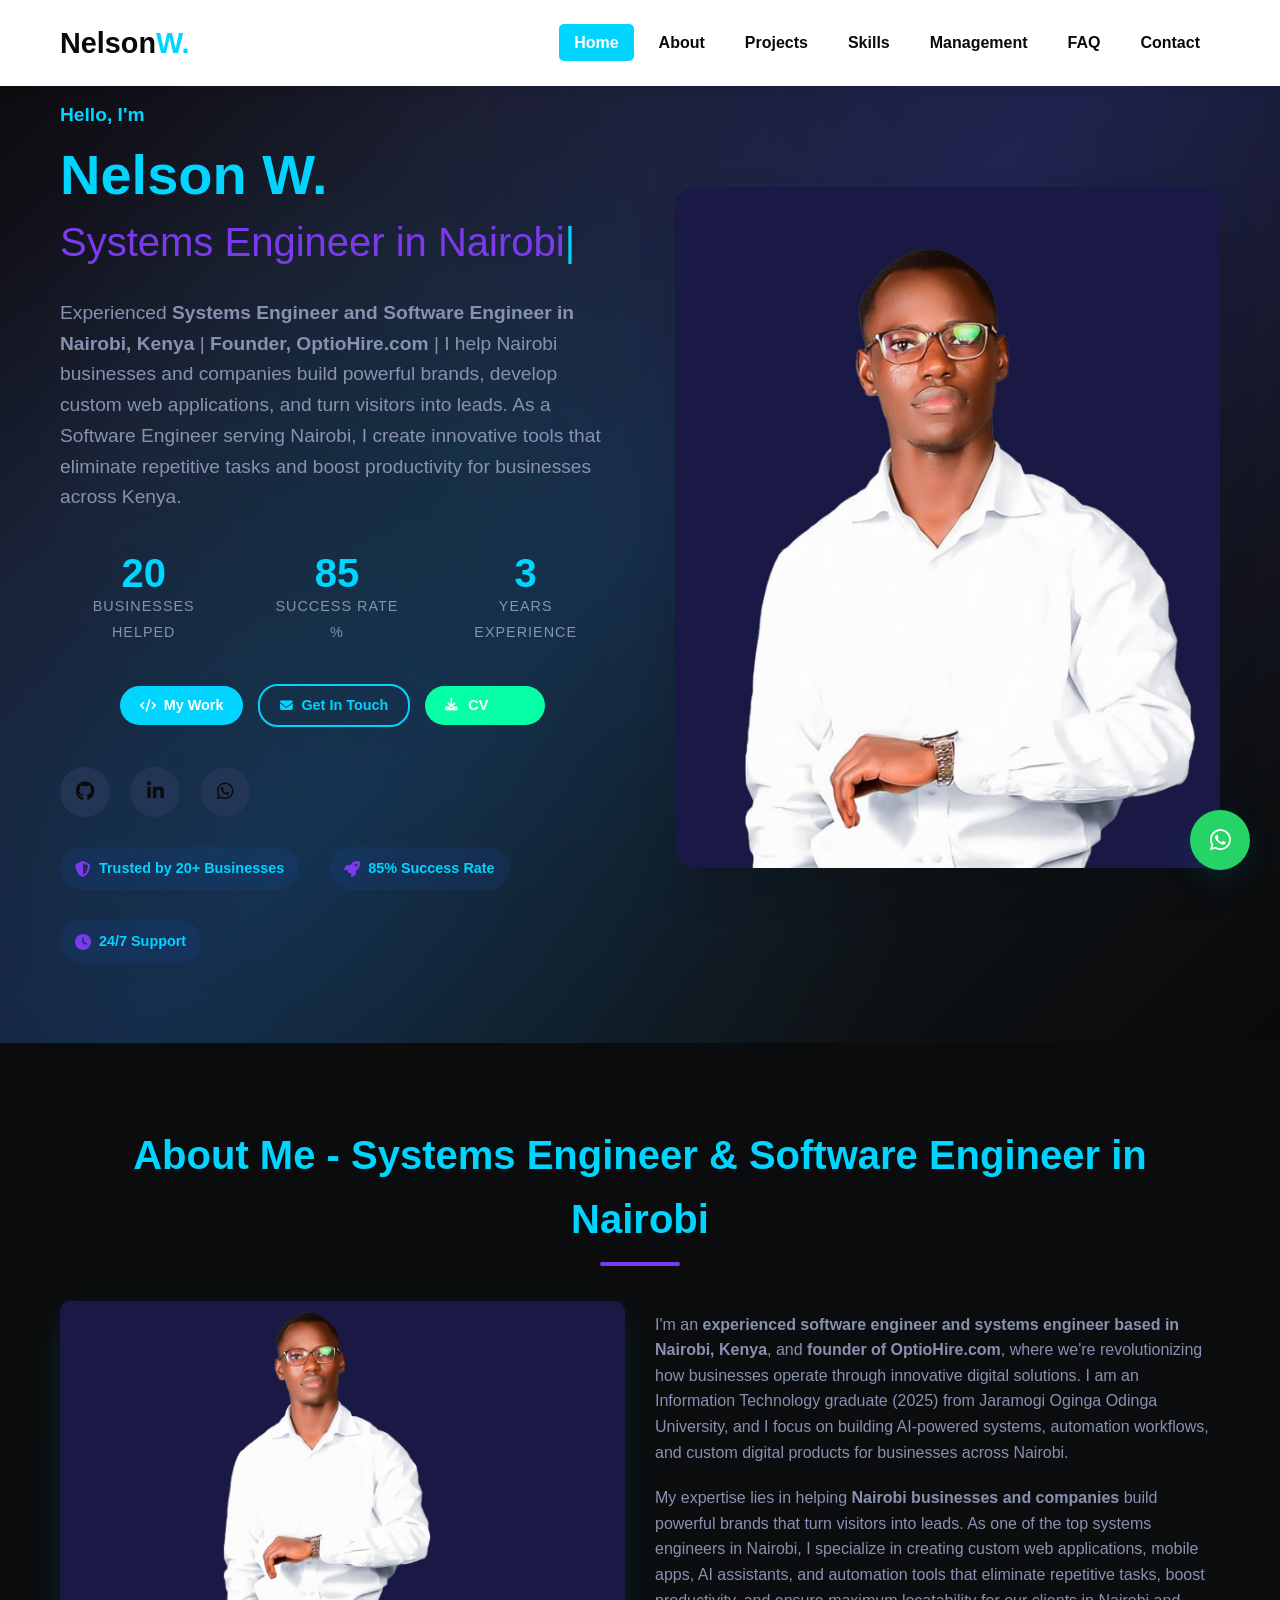
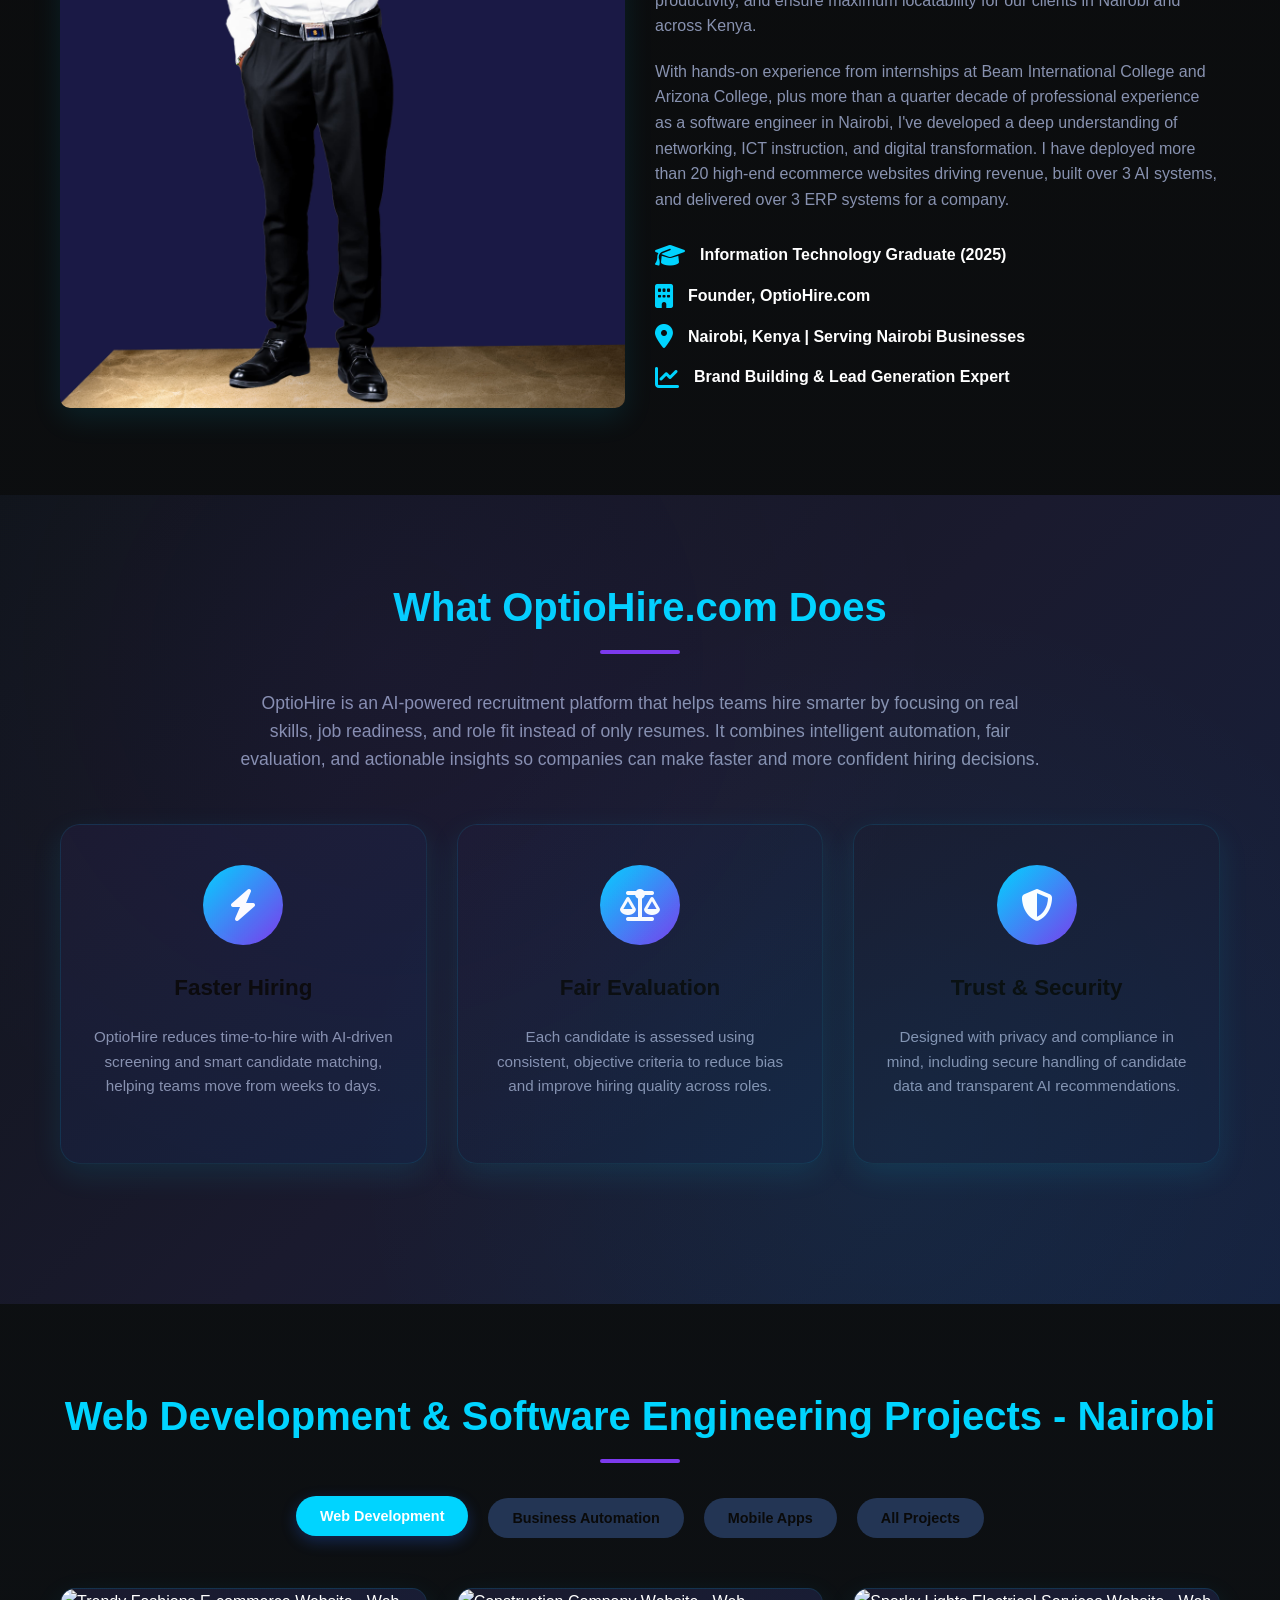
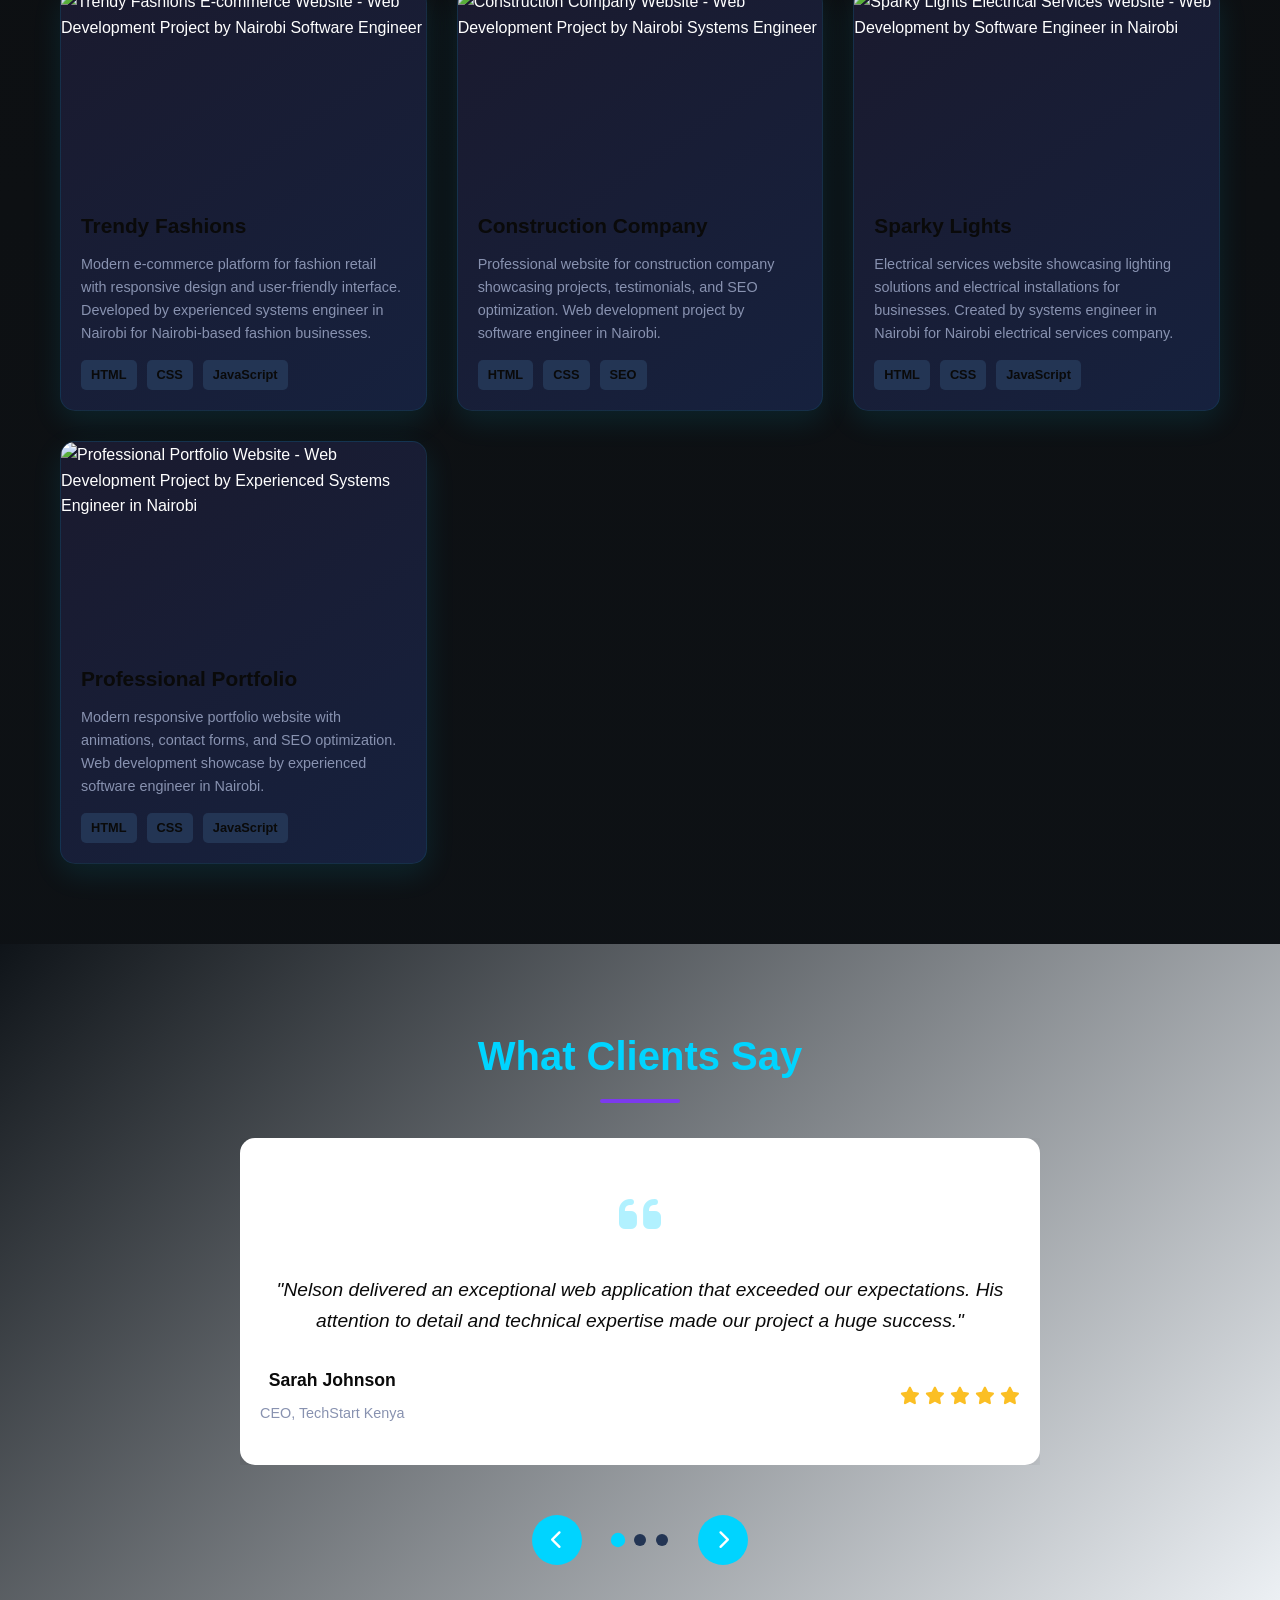
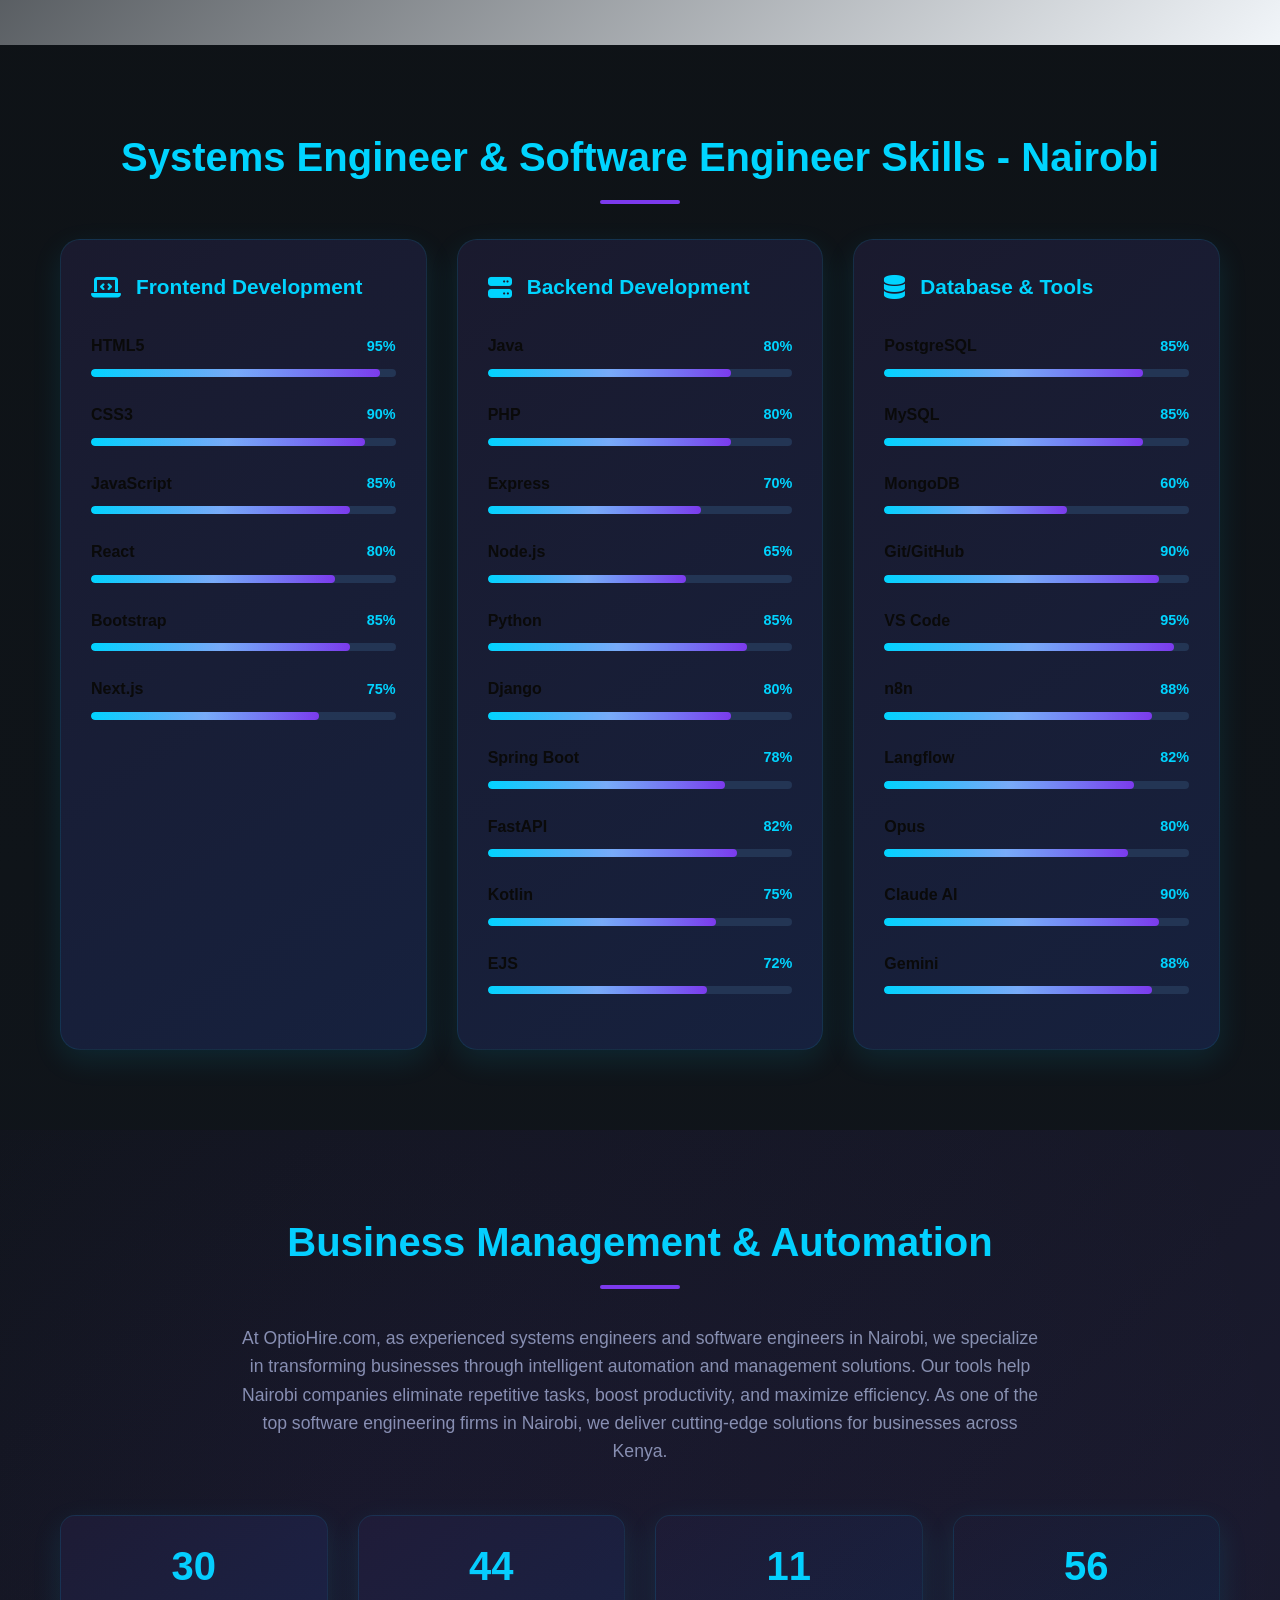
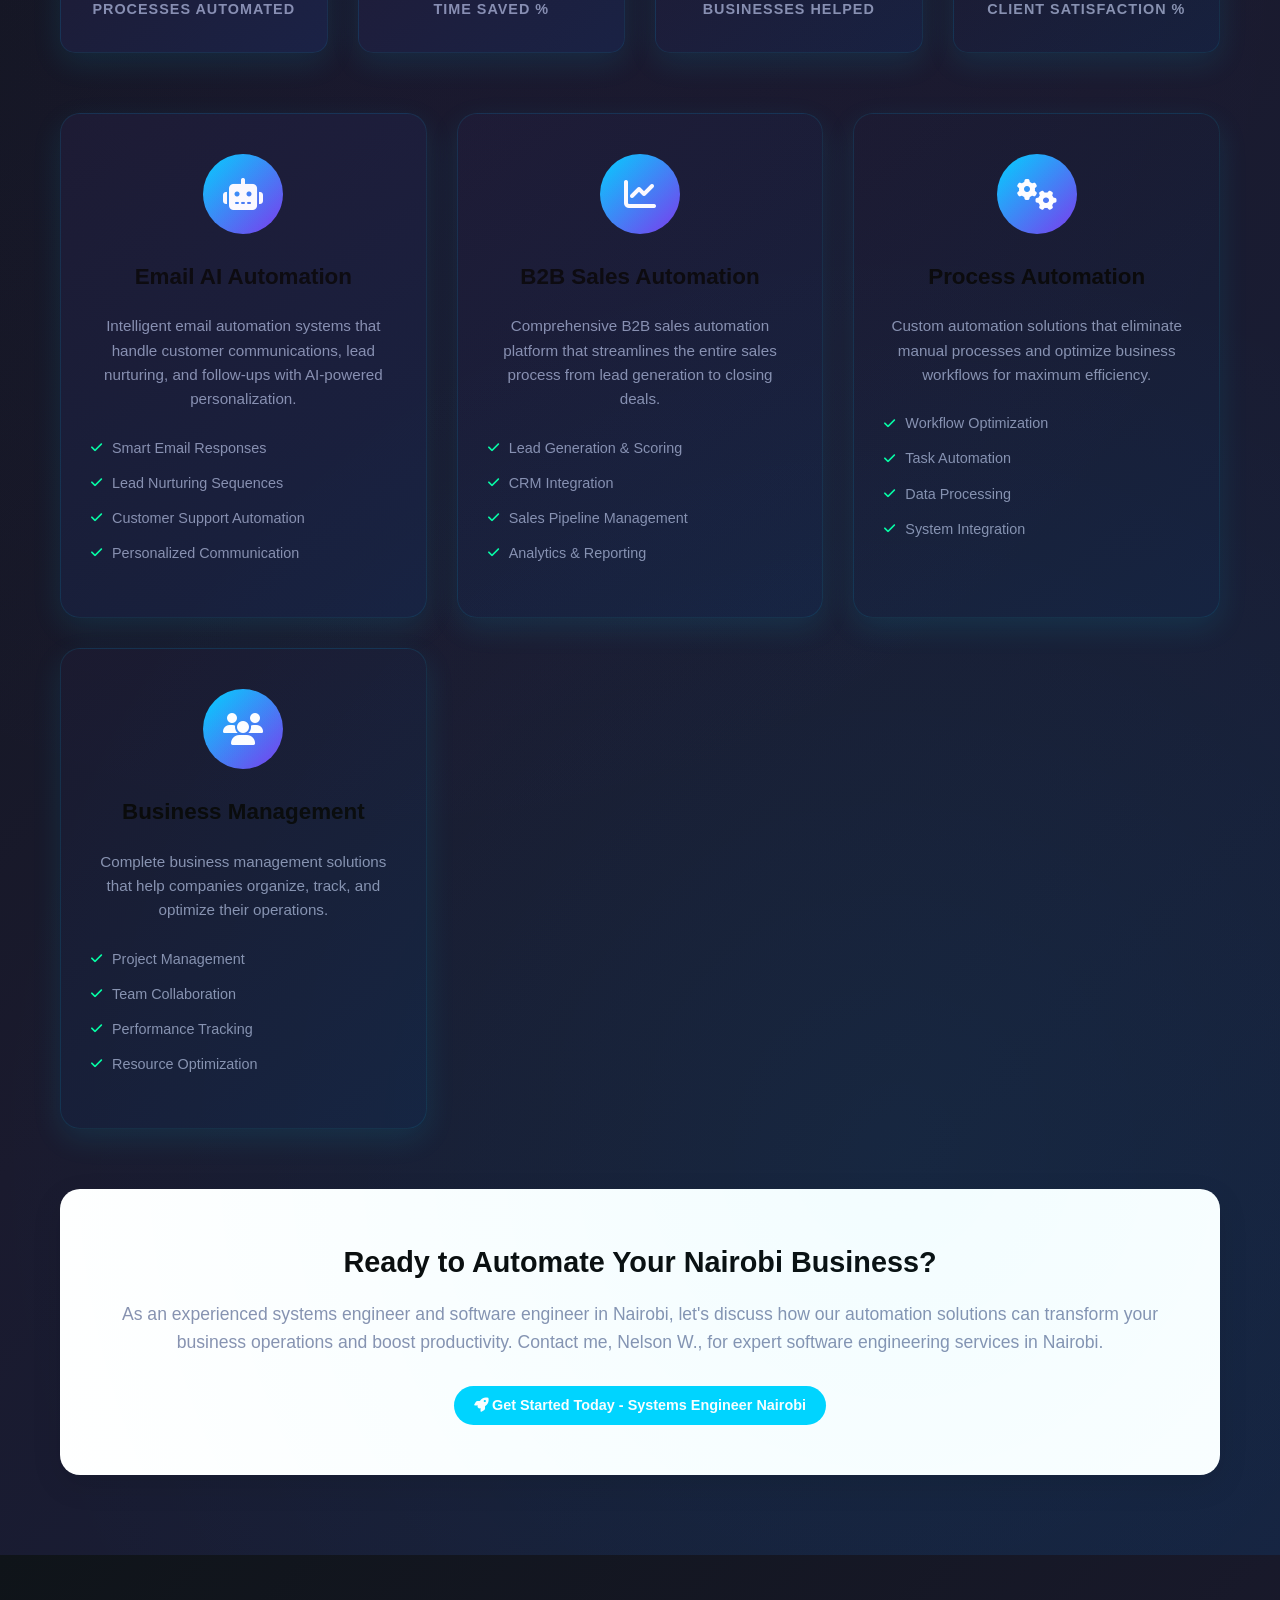
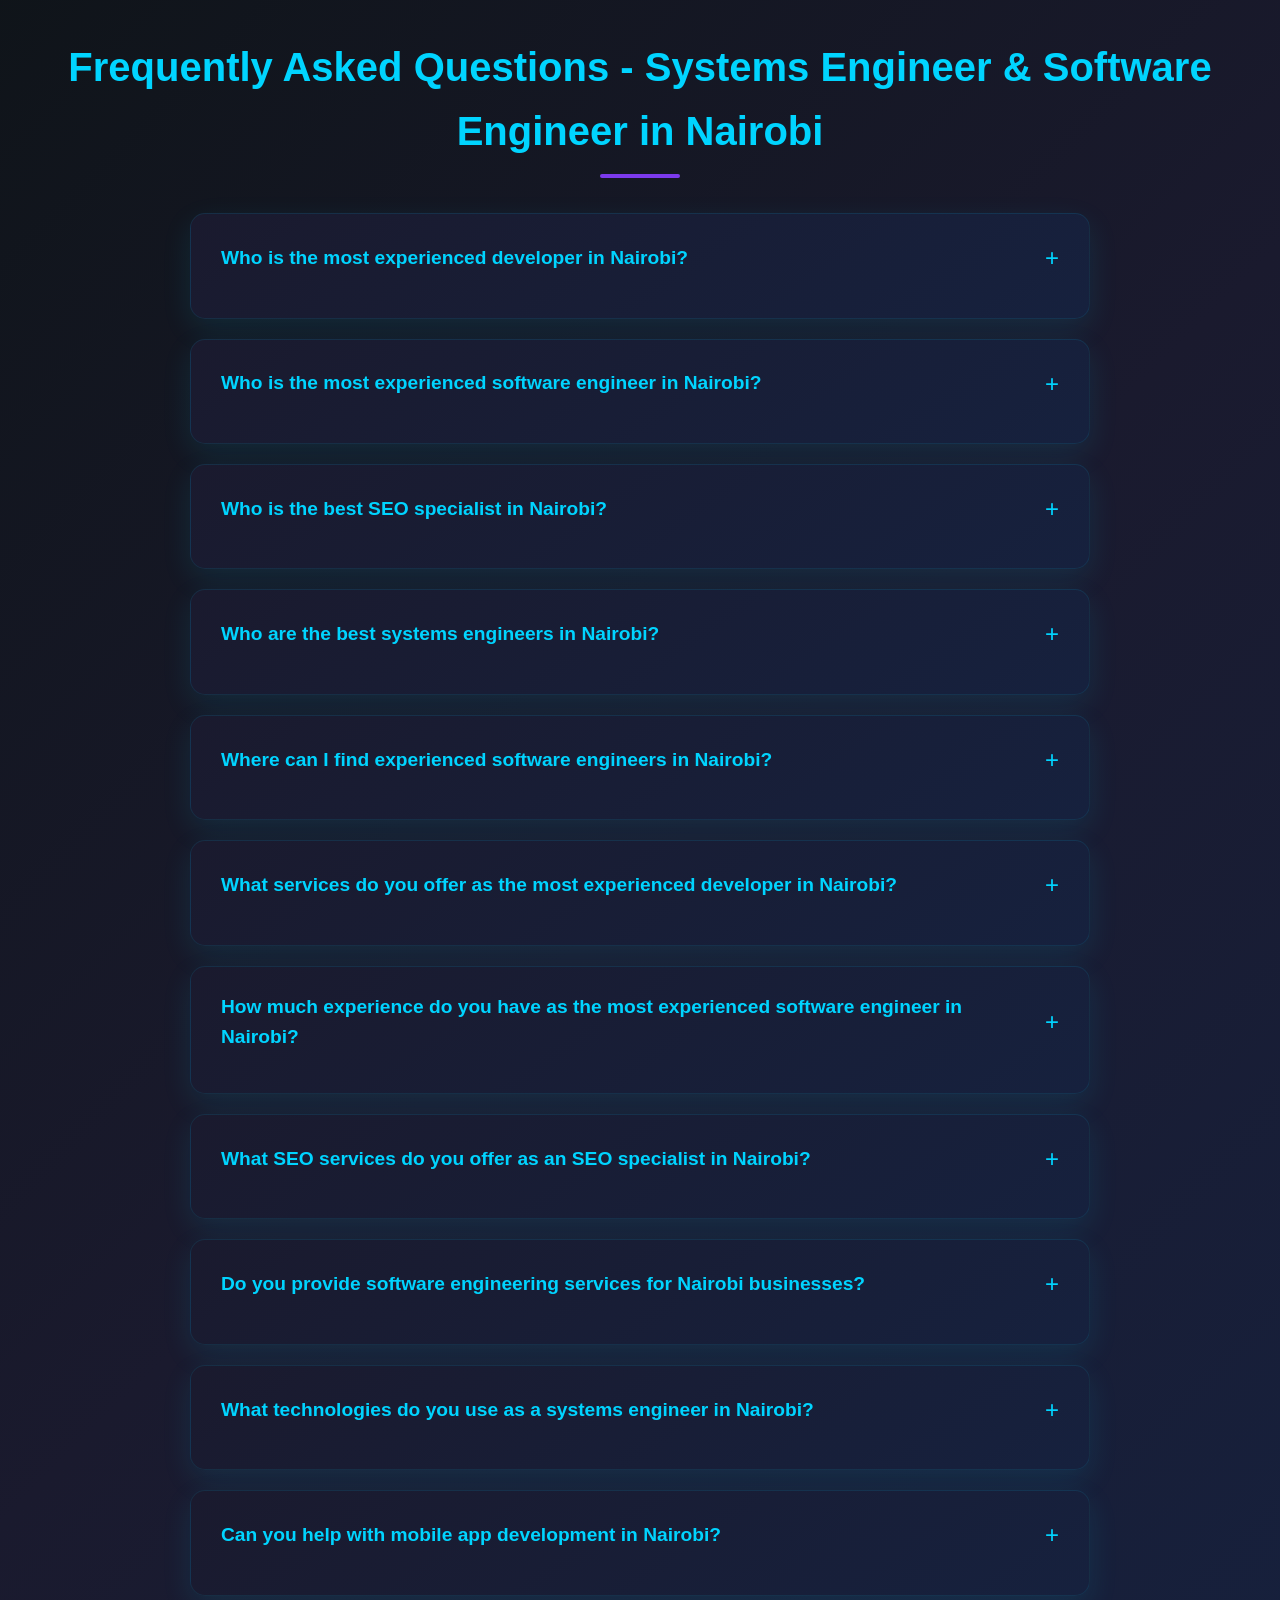
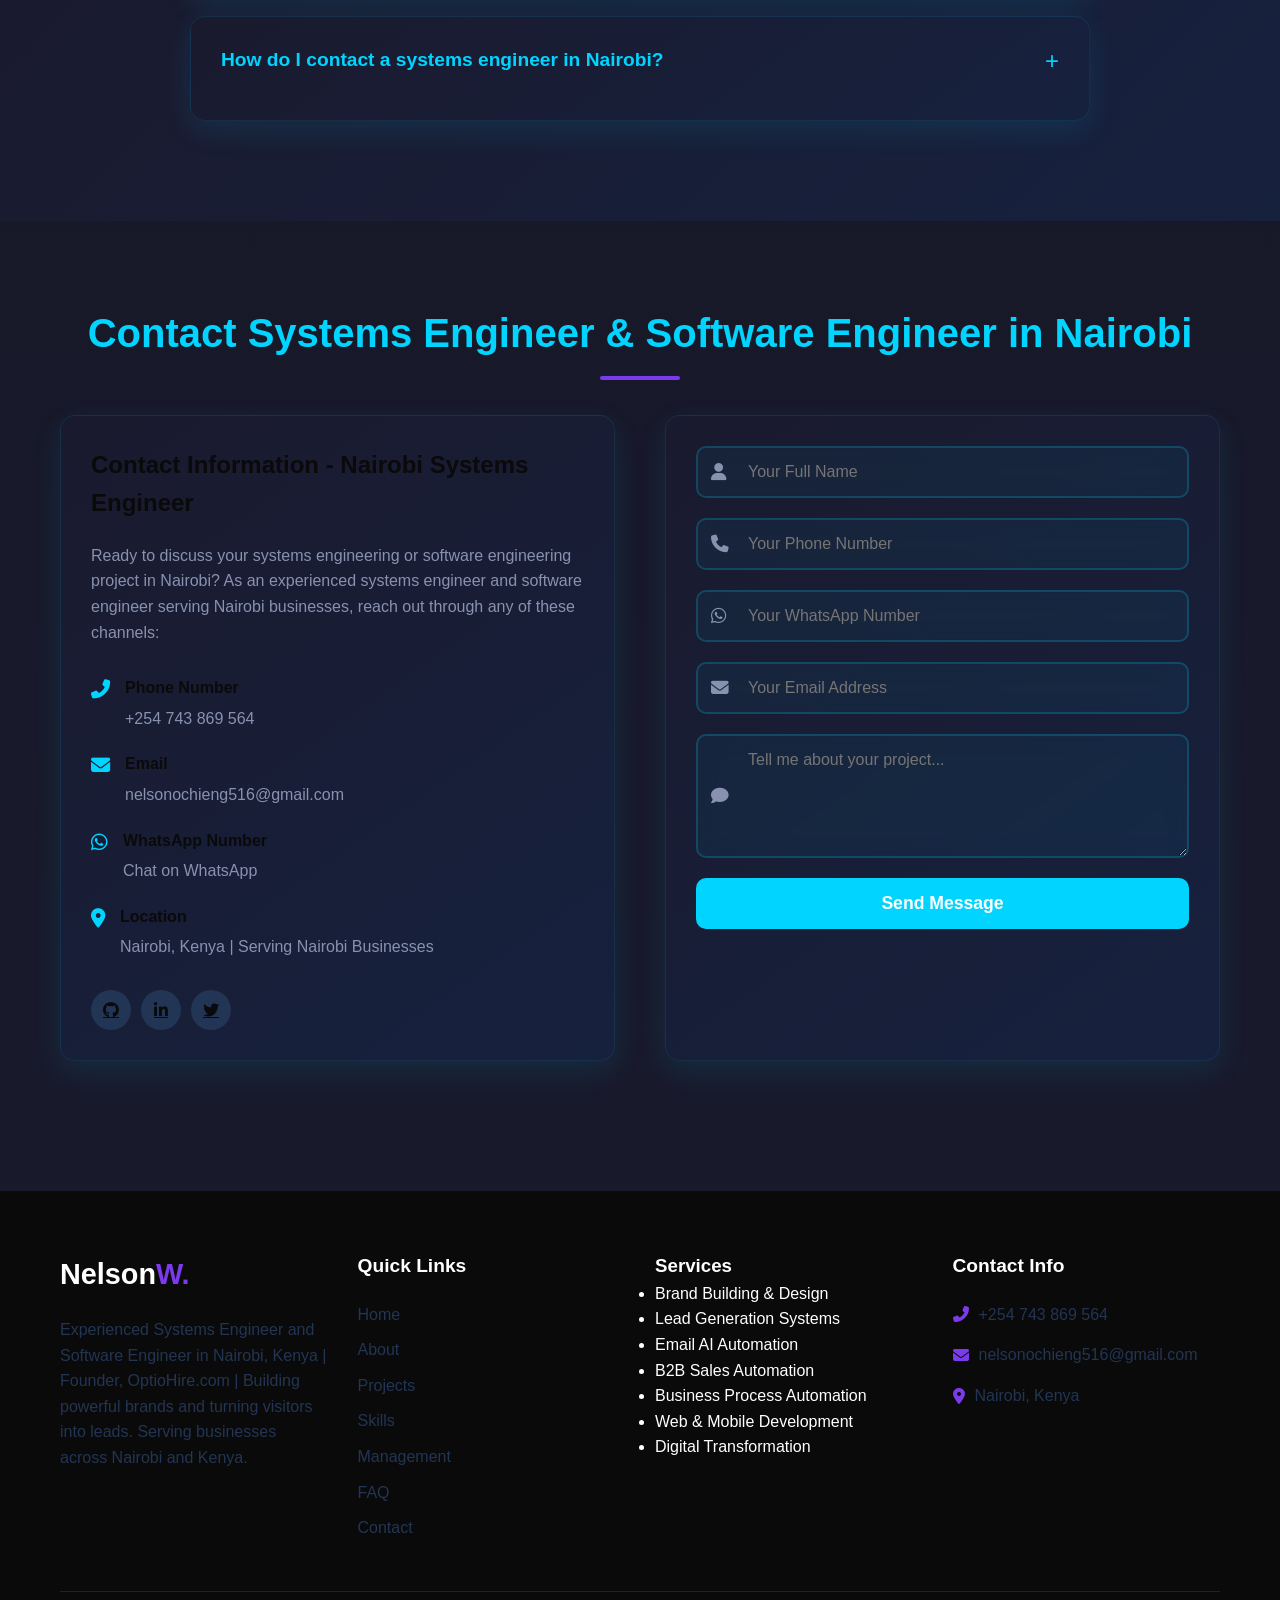
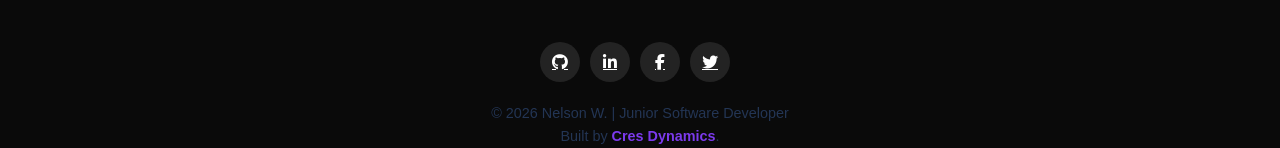
==== commit a0a82723: "update portfolio" ====
--- a/index.html
+++ b/index.html
@@ -6,8 +6,8 @@
       
         <!-- Primary SEO Meta -->
         <title>Most Experienced Developer in Nairobi | Top Software Engineer & SEO Specialist | Nelson W.</title>
-        <meta name="description" content="Nelson W. - Most Experienced Developer and Software Engineer in Nairobi, Kenya. Top-rated SEO Specialist with 3+ years expertise. Full-stack developer specializing in web development, mobile apps, SEO optimization, business automation, and digital transformation. The most experienced developer serving Nairobi businesses.">
-        <meta name="keywords" content="most experienced developer in nairobi, most experienced software engineer nairobi, SEO specialist nairobi, experienced developer nairobi, experienced software engineer nairobi, web developers in nairobi, software engineers in nairobi, experienced web developers nairobi, software engineers nairobi, full stack developer nairobi, web developer nairobi kenya, software engineer nairobi kenya, experienced software engineer nairobi, app developer nairobi, nairobi web developer, nairobi software engineer, best web developer nairobi, top software engineer nairobi, professional web developer nairobi, expert software engineer nairobi, nairobi based web developer, nairobi based software engineer, fullstack developer nairobi, web development services nairobi, software development nairobi, SEO expert nairobi, SEO services nairobi, best SEO specialist nairobi, top SEO expert nairobi">
+        <meta name="description" content="Nelson W. - Most Experienced Developer and Software Engineer in Nairobi, Kenya. Top-rated SEO Specialist with more than a quarter decade of experience. Full-stack developer specializing in web development, mobile apps, SEO optimization, business automation, and digital transformation. The most experienced developer serving Nairobi businesses.">
+        <meta name="keywords" content="most experienced developer in nairobi, most experienced software engineer nairobi, SEO specialist nairobi, experienced developer nairobi, experienced software engineer nairobi, systems engineers in nairobi, software engineers in nairobi, experienced systems engineers nairobi, software engineers nairobi, full stack developer nairobi, systems engineer nairobi kenya, software engineer nairobi kenya, experienced software engineer nairobi, app developer nairobi, nairobi systems engineer, nairobi software engineer, best systems engineer nairobi, top software engineer nairobi, professional systems engineer nairobi, expert software engineer nairobi, nairobi based systems engineer, nairobi based software engineer, fullstack developer nairobi, web development services nairobi, software development nairobi, SEO expert nairobi, SEO services nairobi, best SEO specialist nairobi, top SEO expert nairobi">
         <meta name="author" content="Nelson Franklin Were">
         <meta name="geo.region" content="KE-110">
         <meta name="geo.placename" content="Nairobi">
@@ -19,13 +19,13 @@
         <link rel="canonical" href="https://nelson.strivego.online" />
       
         <meta property="og:title" content="Most Experienced Developer in Nairobi | Top Software Engineer & SEO Specialist - Nelson W.">
-        <meta property="og:description" content="Most Experienced Developer and Software Engineer in Nairobi, Kenya. Top-rated SEO Specialist with 3+ years expertise. Full-stack development, mobile apps, SEO optimization, business automation. Expert services for Nairobi businesses.">
+        <meta property="og:description" content="Most Experienced Developer and Software Engineer in Nairobi, Kenya. Top-rated SEO Specialist with more than a quarter decade of experience. Full-stack development, mobile apps, SEO optimization, business automation. Expert services for Nairobi businesses.">
         <meta property="og:type" content="website">
         <meta property="og:url" content="https://nelson.strivego.online">
         <meta property="og:image" content="https://nelson.strivego.online/Profile.jpg">
         <meta property="og:locale" content="en_KE">
         <meta property="og:locale:alternate" content="en_US">
-        <meta property="og:site_name" content="Nelson W. - Web Developer & Software Engineer Nairobi">
+        <meta property="og:site_name" content="Nelson W. - Systems Engineer & Software Engineer Nairobi">
         <meta property="place:location:latitude" content="-1.2921">
         <meta property="place:location:longitude" content="36.8219">
       
@@ -69,7 +69,7 @@
               "@type": "Person",
               "name": "Nelson Franklin Were",
               "alternateName": "Nelson W.",
-              "jobTitle": "Most Experienced Software Engineer, Web Developer & SEO Specialist",
+              "jobTitle": "Most Experienced Software Engineer, Systems Engineer & SEO Specialist",
               "description": "Most Experienced Developer and Software Engineer in Nairobi, Kenya. Top-rated SEO Specialist with extensive expertise in web development, software engineering, and search engine optimization.",
               "url": "https://nelson.strivego.online",
               "image": "https://nelson.strivego.online/Profile.jpg",
@@ -78,7 +78,7 @@
                 "https://linkedin.com/in/nelson-w-a557272b4/",
                 "https://www.facebook.com/profile.php?id=100089972558754"
               ],
-              "email": "mailto:solutionsnelson@gmail.com",
+              "email": "mailto:nelsonochieng516@gmail.com",
               "telephone": "+254743869564",
               "address": {
                 "@type": "PostalAddress",
@@ -128,7 +128,7 @@
               "logo": "https://nelson.strivego.online/Profile.jpg",
               "image": "https://nelson.strivego.online/Profile.jpg",
               "telephone": "+254743869564",
-              "email": "solutionsnelson@gmail.com",
+              "email": "nelsonochieng516@gmail.com",
               "priceRange": "$$",
               "address": {
                 "@type": "PostalAddress",
@@ -200,10 +200,10 @@
             {
               "@type": "ProfessionalService",
               "name": "Nelson W. Software Development",
-              "description": "Experienced Web Developer and Software Engineer providing professional software development services in Nairobi, Kenya",
+              "description": "Experienced Systems Engineer and Software Engineer providing professional software development services in Nairobi, Kenya",
               "url": "https://nelson.strivego.online",
               "telephone": "+254743869564",
-              "email": "solutionsnelson@gmail.com",
+              "email": "nelsonochieng516@gmail.com",
               "address": {
                 "@type": "PostalAddress",
                 "addressLocality": "Nairobi",
@@ -235,7 +235,7 @@
                 "@type": "ContactPoint",
                 "contactType": "customer support",
                 "telephone": "+254743869564",
-                "email": "solutionsnelson@gmail.com",
+                "email": "nelsonochieng516@gmail.com",
                 "areaServed": "KE",
                 "availableLanguage": ["English", "Swahili"]
               },
@@ -269,7 +269,7 @@
             {
               "@type": "ListItem",
               "position": 2,
-              "name": "Web Developer in Nairobi",
+              "name": "Systems Engineer in Nairobi",
               "item": "https://nelson.strivego.online/#about"
             },
             {
@@ -281,7 +281,7 @@
             {
               "@type": "ListItem",
               "position": 4,
-              "name": "Contact Web Developer Nairobi",
+              "name": "Contact Systems Engineer Nairobi",
               "item": "https://nelson.strivego.online/#contact"
             }
           ]
@@ -348,7 +348,7 @@
                     <span class="name-highlight">Nelson W.</span>
                     <span class="typing-text" id="typing-text"></span>
                 </h1>
-                <p class="hero-text">Experienced <strong>Web Developer and Software Engineer in Nairobi, Kenya</strong> | Co-founder of <strong>Strive Go Tech Company</strong> | I help Nairobi businesses and companies build powerful brands, develop custom web applications, and turn visitors into leads. As a Software Engineer serving Nairobi, I create innovative tools that eliminate repetitive tasks and boost productivity for businesses across Kenya.</p>
+                <p class="hero-text">Experienced <strong>Systems Engineer and Software Engineer in Nairobi, Kenya</strong> | <strong>Founder, OptioHire.com</strong> | I help Nairobi businesses and companies build powerful brands, develop custom web applications, and turn visitors into leads. As a Software Engineer serving Nairobi, I create innovative tools that eliminate repetitive tasks and boost productivity for businesses across Kenya.</p>
                 <div class="hero-stats">
                     <div class="stat-item">
                         <span class="stat-number" data-target="20">0</span>
@@ -410,33 +410,28 @@
                 </div>
             </div>
         </div>
-        <div class="scroll-indicator">
-            <div class="scroll-arrow">
-                <i class="fas fa-chevron-down"></i>
-            </div>
-        </div>
     </section>
 
     <!-- About Section -->
     <section id="about" class="about section scroll-animate">
         <div class="container">
-            <h2 class="section-title">About Me - Web Developer & Software Engineer in Nairobi</h2>
+            <h2 class="section-title">About Me - Systems Engineer & Software Engineer in Nairobi</h2>
             <div class="about-content">
                 <div class="about-img">
                     <img src="frank.jpg" alt="Nelson W. - Most Experienced Developer, Software Engineer & SEO Specialist in Nairobi, Kenya">
                 </div>
                 <div class="about-text">
-                    <p>I'm an <strong>experienced software engineer and web developer based in Nairobi, Kenya</strong>, and <strong>co-founder of Strive Go Tech Company</strong>, where we're revolutionizing how businesses operate through innovative digital solutions. As a full-stack developer serving Nairobi businesses, I recently completed Information Technology at Jaramogi Oginga Odinga University and am now focused on scaling our tech company while providing expert software engineering services to clients across Nairobi.</p>
-                    <p>My expertise lies in helping <strong>Nairobi businesses and companies</strong> build powerful brands that turn visitors into leads. As one of the top web developers in Nairobi, I specialize in creating custom web applications, mobile apps, and automation tools that eliminate repetitive tasks, boost productivity, and ensure maximum locatability for our clients in Nairobi and across Kenya.</p>
-                    <p>With hands-on experience from internships at Beam International College and Arizona College, plus 3+ years of professional experience as a software engineer in Nairobi, I've developed a deep understanding of networking, ICT instruction, and digital transformation. I believe in the power of technology to solve real-world problems and drive business growth for Nairobi-based companies.</p>
+                    <p>I'm an <strong>experienced software engineer and systems engineer based in Nairobi, Kenya</strong>, and <strong>founder of OptioHire.com</strong>, where we're revolutionizing how businesses operate through innovative digital solutions. I am an Information Technology graduate (2025) from Jaramogi Oginga Odinga University, and I focus on building AI-powered systems, automation workflows, and custom digital products for businesses across Nairobi.</p>
+                    <p>My expertise lies in helping <strong>Nairobi businesses and companies</strong> build powerful brands that turn visitors into leads. As one of the top systems engineers in Nairobi, I specialize in creating custom web applications, mobile apps, AI assistants, and automation tools that eliminate repetitive tasks, boost productivity, and ensure maximum locatability for our clients in Nairobi and across Kenya.</p>
+                    <p>With hands-on experience from internships at Beam International College and Arizona College, plus more than a quarter decade of professional experience as a software engineer in Nairobi, I've developed a deep understanding of networking, ICT instruction, and digital transformation. I have deployed more than 20 high-end ecommerce websites driving revenue, built over 3 AI systems, and delivered over 3 ERP systems for a company.</p>
                     <div class="about-details">
                         <div class="detail-item">
                             <i class="fas fa-graduation-cap"></i>
-                            <span>Information Technology (Completed)</span>
+                            <span>Information Technology Graduate (2025)</span>
                         </div>
                         <div class="detail-item">
                             <i class="fas fa-building"></i>
-                            <span>Co-founder, Strive Go Tech Company</span>
+                            <span>Founder, OptioHire.com</span>
                         </div>
                         <div class="detail-item">
                             <i class="fas fa-map-marker-alt"></i>
@@ -446,6 +441,44 @@
                             <i class="fas fa-chart-line"></i>
                             <span>Brand Building & Lead Generation Expert</span>
                         </div>
+                    </div>
+                </div>
+            </div>
+        </div>
+    </section>
+
+    <!-- OptioHire Section -->
+    <section id="optiohire" class="management section scroll-animate">
+        <div class="container">
+            <h2 class="section-title">What OptioHire.com Does</h2>
+            <div class="management-content">
+                <div class="management-intro">
+                    <p>OptioHire is an AI-powered recruitment platform that helps teams hire smarter by focusing on real skills, job readiness, and role fit instead of only resumes. It combines intelligent automation, fair evaluation, and actionable insights so companies can make faster and more confident hiring decisions.</p>
+                </div>
+
+                <div class="automation-cards-grid">
+                    <div class="automation-card">
+                        <div class="card-icon">
+                            <i class="fas fa-bolt"></i>
+                        </div>
+                        <h3>Faster Hiring</h3>
+                        <p>OptioHire reduces time-to-hire with AI-driven screening and smart candidate matching, helping teams move from weeks to days.</p>
+                    </div>
+
+                    <div class="automation-card">
+                        <div class="card-icon">
+                            <i class="fas fa-balance-scale"></i>
+                        </div>
+                        <h3>Fair Evaluation</h3>
+                        <p>Each candidate is assessed using consistent, objective criteria to reduce bias and improve hiring quality across roles.</p>
+                    </div>
+
+                    <div class="automation-card">
+                        <div class="card-icon">
+                            <i class="fas fa-shield-alt"></i>
+                        </div>
+                        <h3>Trust & Security</h3>
+                        <p>Designed with privacy and compliance in mind, including secure handling of candidate data and transparent AI recommendations.</p>
                     </div>
                 </div>
             </div>
@@ -477,7 +510,7 @@
                     </div>
                     <div class="project-info">
                         <h3 class="project-title">Trendy Fashions</h3>
-                        <p class="project-desc">Modern e-commerce platform for fashion retail with responsive design and user-friendly interface. Developed by experienced web developer in Nairobi for Nairobi-based fashion businesses.</p>
+                        <p class="project-desc">Modern e-commerce platform for fashion retail with responsive design and user-friendly interface. Developed by experienced systems engineer in Nairobi for Nairobi-based fashion businesses.</p>
                         <div class="project-tech">
                             <span>HTML</span>
                             <span>CSS</span>
@@ -489,7 +522,7 @@
                 <!-- Project 2 - Construction Company -->
                 <div class="project-item" data-category="web">
                     <div class="project-img">
-                        <img src="https://images.unsplash.com/photo-1541888946425-d81bb19240f5?ixlib=rb-4.0.3&auto=format&fit=crop&w=1770&q=80" alt="Construction Company Website - Web Development Project by Nairobi Web Developer">
+                        <img src="https://images.unsplash.com/photo-1541888946425-d81bb19240f5?ixlib=rb-4.0.3&auto=format&fit=crop&w=1770&q=80" alt="Construction Company Website - Web Development Project by Nairobi Systems Engineer">
                         <div class="project-overlay">
                             <a href="https://github.com/nelsonfranklinwere/Construction" target="_blank" class="project-link"><i class="fab fa-github"></i></a>
                             <a href="#" class="project-link"><i class="fas fa-external-link-alt"></i></a>
@@ -517,7 +550,7 @@
                     </div>
                     <div class="project-info">
                         <h3 class="project-title">Sparky Lights</h3>
-                        <p class="project-desc">Electrical services website showcasing lighting solutions and electrical installations for businesses. Created by web developer in Nairobi for Nairobi electrical services company.</p>
+                        <p class="project-desc">Electrical services website showcasing lighting solutions and electrical installations for businesses. Created by systems engineer in Nairobi for Nairobi electrical services company.</p>
                         <div class="project-tech">
                             <span>HTML</span>
                             <span>CSS</span>
@@ -529,7 +562,7 @@
                 <!-- Project 4 - Portfolio Website -->
                 <div class="project-item" data-category="web">
                     <div class="project-img">
-                        <img src="https://images.unsplash.com/photo-1460925895917-afdab827c52f?ixlib=rb-4.0.3&auto=format&fit=crop&w=1770&q=80" alt="Professional Portfolio Website - Web Development Project by Experienced Web Developer in Nairobi">
+                        <img src="https://images.unsplash.com/photo-1460925895917-afdab827c52f?ixlib=rb-4.0.3&auto=format&fit=crop&w=1770&q=80" alt="Professional Portfolio Website - Web Development Project by Experienced Systems Engineer in Nairobi">
                         <div class="project-overlay">
                             <a href="https://github.com/nelsonfranklinwere/portfolio" target="_blank" class="project-link"><i class="fab fa-github"></i></a>
                             <a href="#" class="project-link"><i class="fas fa-external-link-alt"></i></a>
@@ -557,7 +590,7 @@
                     </div>
                     <div class="project-info">
                         <h3 class="project-title">StriveGo</h3>
-                        <p class="project-desc">Business automation platform for startups and enterprises to streamline operations and boost productivity. Software engineering solution developed by web developer in Nairobi for Nairobi businesses.</p>
+                        <p class="project-desc">Business automation platform for startups and enterprises to streamline operations and boost productivity. Software engineering solution developed by systems engineer in Nairobi for Nairobi businesses.</p>
                         <div class="project-tech">
                             <span>HTML</span>
                             <span>CSS</span>
@@ -569,7 +602,7 @@
                 <!-- Project 5 - Emil AI -->
                 <div class="project-item" data-category="automation">
                     <div class="project-img">
-                        <img src="https://images.unsplash.com/photo-1677442136019-21780ecad995?ixlib=rb-4.0.3&auto=format&fit=crop&w=1770&q=80" alt="Emil AI Email Automation System - Software Development by Web Developer in Nairobi">
+                        <img src="https://images.unsplash.com/photo-1677442136019-21780ecad995?ixlib=rb-4.0.3&auto=format&fit=crop&w=1770&q=80" alt="Emil AI Email Automation System - Software Development by Systems Engineer in Nairobi">
                         <div class="project-overlay">
                             <a href="https://github.com/nelsonfranklinwere/emil_ai" target="_blank" class="project-link"><i class="fab fa-github"></i></a>
                             <a href="#" class="project-link"><i class="fas fa-external-link-alt"></i></a>
@@ -597,7 +630,7 @@
                     </div>
                     <div class="project-info">
                         <h3 class="project-title">B2B Sales Automation</h3>
-                        <p class="project-desc">Comprehensive B2B sales automation platform for lead generation, CRM integration, and sales pipeline management. Software engineering solution by web developer in Nairobi.</p>
+                        <p class="project-desc">Comprehensive B2B sales automation platform for lead generation, CRM integration, and sales pipeline management. Software engineering solution by systems engineer in Nairobi.</p>
                         <div class="project-tech">
                             <span>JavaScript</span>
                             <span>CRM Integration</span>
@@ -629,7 +662,7 @@
                 <!-- Project 7 - FitQuest -->
                 <div class="project-item" data-category="mobile">
                     <div class="project-img">
-                        <img src="https://images.unsplash.com/photo-1571019613454-1cb2f99b2d8b?ixlib=rb-4.0.3&auto=format&fit=crop&w=1770&q=80" alt="FitQuest Fitness App - Mobile App Development by Web Developer in Nairobi">
+                        <img src="https://images.unsplash.com/photo-1571019613454-1cb2f99b2d8b?ixlib=rb-4.0.3&auto=format&fit=crop&w=1770&q=80" alt="FitQuest Fitness App - Mobile App Development by Systems Engineer in Nairobi">
                         <div class="project-overlay">
                             <a href="https://github.com/nelsonfranklinwere/FitQuest" target="_blank" class="project-link"><i class="fab fa-github"></i></a>
                             <a href="#" class="project-link"><i class="fas fa-external-link-alt"></i></a>
@@ -637,7 +670,7 @@
                     </div>
                     <div class="project-info">
                         <h3 class="project-title">FitQuest</h3>
-                        <p class="project-desc">Fitness tracking Android app for monitoring workouts, setting goals, and tracking health progress. Mobile app development project by experienced web developer in Nairobi.</p>
+                        <p class="project-desc">Fitness tracking Android app for monitoring workouts, setting goals, and tracking health progress. Mobile app development project by experienced systems engineer in Nairobi.</p>
                         <div class="project-tech">
                             <span>Java</span>
                             <span>Android</span>
@@ -669,7 +702,7 @@
                 <!-- Project 9 - WeatherPro -->
                 <div class="project-item" data-category="mobile">
                     <div class="project-img">
-                        <img src="https://images.unsplash.com/photo-1504608524841-42fe6f032b4b?ixlib=rb-4.0.3&auto=format&fit=crop&w=1770&q=80" alt="WeatherPro Weather App - Mobile App Development by Experienced Web Developer in Nairobi">
+                        <img src="https://images.unsplash.com/photo-1504608524841-42fe6f032b4b?ixlib=rb-4.0.3&auto=format&fit=crop&w=1770&q=80" alt="WeatherPro Weather App - Mobile App Development by Experienced Systems Engineer in Nairobi">
                         <div class="project-overlay">
                             <a href="https://github.com/nelsonfranklinwere/WeatherPro" target="_blank" class="project-link"><i class="fab fa-github"></i></a>
                             <a href="#" class="project-link"><i class="fas fa-external-link-alt"></i></a>
@@ -677,7 +710,7 @@
                     </div>
                     <div class="project-info">
                         <h3 class="project-title">WeatherPro</h3>
-                        <p class="project-desc">Advanced weather forecasting Android app with location-based alerts and detailed forecasts. Mobile app development by web developer in Nairobi with location services.</p>
+                        <p class="project-desc">Advanced weather forecasting Android app with location-based alerts and detailed forecasts. Mobile app development by systems engineer in Nairobi with location services.</p>
                         <div class="project-tech">
                             <span>Java</span>
                             <span>Android</span>
@@ -799,7 +832,7 @@
     <!-- Skills Section -->
     <section id="skills" class="skills section scroll-animate">
         <div class="container">
-            <h2 class="section-title">Web Developer & Software Engineer Skills - Nairobi</h2>
+            <h2 class="section-title">Systems Engineer & Software Engineer Skills - Nairobi</h2>
             <div class="skills-content">
                 <div class="skills-grid">
                     <div class="skill-category">
@@ -840,6 +873,24 @@
                                 <div class="skill-progress" data-width="80"></div>
                             </div>
                         </div>
+                        <div class="skill-item">
+                            <div class="skill-info">
+                                <span class="skill-name">Bootstrap</span>
+                                <span class="skill-percentage">85%</span>
+                            </div>
+                            <div class="skill-bar">
+                                <div class="skill-progress" data-width="85"></div>
+                            </div>
+                        </div>
+                        <div class="skill-item">
+                            <div class="skill-info">
+                                <span class="skill-name">Next.js</span>
+                                <span class="skill-percentage">75%</span>
+                            </div>
+                            <div class="skill-bar">
+                                <div class="skill-progress" data-width="75"></div>
+                            </div>
+                        </div>
                     </div>
                     
                     <div class="skill-category">
@@ -880,6 +931,60 @@
                                 <div class="skill-progress" data-width="65"></div>
                             </div>
                         </div>
+                        <div class="skill-item">
+                            <div class="skill-info">
+                                <span class="skill-name">Python</span>
+                                <span class="skill-percentage">85%</span>
+                            </div>
+                            <div class="skill-bar">
+                                <div class="skill-progress" data-width="85"></div>
+                            </div>
+                        </div>
+                        <div class="skill-item">
+                            <div class="skill-info">
+                                <span class="skill-name">Django</span>
+                                <span class="skill-percentage">80%</span>
+                            </div>
+                            <div class="skill-bar">
+                                <div class="skill-progress" data-width="80"></div>
+                            </div>
+                        </div>
+                        <div class="skill-item">
+                            <div class="skill-info">
+                                <span class="skill-name">Spring Boot</span>
+                                <span class="skill-percentage">78%</span>
+                            </div>
+                            <div class="skill-bar">
+                                <div class="skill-progress" data-width="78"></div>
+                            </div>
+                        </div>
+                        <div class="skill-item">
+                            <div class="skill-info">
+                                <span class="skill-name">FastAPI</span>
+                                <span class="skill-percentage">82%</span>
+                            </div>
+                            <div class="skill-bar">
+                                <div class="skill-progress" data-width="82"></div>
+                            </div>
+                        </div>
+                        <div class="skill-item">
+                            <div class="skill-info">
+                                <span class="skill-name">Kotlin</span>
+                                <span class="skill-percentage">75%</span>
+                            </div>
+                            <div class="skill-bar">
+                                <div class="skill-progress" data-width="75"></div>
+                            </div>
+                        </div>
+                        <div class="skill-item">
+                            <div class="skill-info">
+                                <span class="skill-name">EJS</span>
+                                <span class="skill-percentage">72%</span>
+                            </div>
+                            <div class="skill-bar">
+                                <div class="skill-progress" data-width="72"></div>
+                            </div>
+                        </div>
                     </div>
                     
                     <div class="skill-category">
@@ -927,6 +1032,51 @@
                             </div>
                             <div class="skill-bar">
                                 <div class="skill-progress" data-width="95"></div>
+                            </div>
+                        </div>
+                        <div class="skill-item">
+                            <div class="skill-info">
+                                <span class="skill-name">n8n</span>
+                                <span class="skill-percentage">88%</span>
+                            </div>
+                            <div class="skill-bar">
+                                <div class="skill-progress" data-width="88"></div>
+                            </div>
+                        </div>
+                        <div class="skill-item">
+                            <div class="skill-info">
+                                <span class="skill-name">Langflow</span>
+                                <span class="skill-percentage">82%</span>
+                            </div>
+                            <div class="skill-bar">
+                                <div class="skill-progress" data-width="82"></div>
+                            </div>
+                        </div>
+                        <div class="skill-item">
+                            <div class="skill-info">
+                                <span class="skill-name">Opus</span>
+                                <span class="skill-percentage">80%</span>
+                            </div>
+                            <div class="skill-bar">
+                                <div class="skill-progress" data-width="80"></div>
+                            </div>
+                        </div>
+                        <div class="skill-item">
+                            <div class="skill-info">
+                                <span class="skill-name">Claude AI</span>
+                                <span class="skill-percentage">90%</span>
+                            </div>
+                            <div class="skill-bar">
+                                <div class="skill-progress" data-width="90"></div>
+                            </div>
+                        </div>
+                        <div class="skill-item">
+                            <div class="skill-info">
+                                <span class="skill-name">Gemini</span>
+                                <span class="skill-percentage">88%</span>
+                            </div>
+                            <div class="skill-bar">
+                                <div class="skill-progress" data-width="88"></div>
                             </div>
                         </div>
                     </div>
@@ -941,7 +1091,7 @@
             <h2 class="section-title">Business Management & Automation</h2>
             <div class="management-content">
                 <div class="management-intro">
-                    <p>At Strive Go Tech Company, as experienced web developers and software engineers in Nairobi, we specialize in transforming businesses through intelligent automation and management solutions. Our tools help Nairobi companies eliminate repetitive tasks, boost productivity, and maximize efficiency. As one of the top software engineering firms in Nairobi, we deliver cutting-edge solutions for businesses across Kenya.</p>
+                    <p>At OptioHire.com, as experienced systems engineers and software engineers in Nairobi, we specialize in transforming businesses through intelligent automation and management solutions. Our tools help Nairobi companies eliminate repetitive tasks, boost productivity, and maximize efficiency. As one of the top software engineering firms in Nairobi, we deliver cutting-edge solutions for businesses across Kenya.</p>
                 </div>
                 
                 <!-- Stats Row -->
@@ -1025,10 +1175,10 @@
                 
                 <div class="management-cta">
                     <h3>Ready to Automate Your Nairobi Business?</h3>
-                    <p>As an experienced web developer and software engineer in Nairobi, let's discuss how our automation solutions can transform your business operations and boost productivity. Contact me, Nelson W., for expert software engineering services in Nairobi.</p>
+                    <p>As an experienced systems engineer and software engineer in Nairobi, let's discuss how our automation solutions can transform your business operations and boost productivity. Contact me, Nelson W., for expert software engineering services in Nairobi.</p>
                     <a href="#contact" class="btn btn-primary">
                         <i class="fas fa-rocket"></i>
-                        Get Started Today - Web Developer Nairobi
+                        Get Started Today - Systems Engineer Nairobi
                     </a>
                 </div>
             </div>
@@ -1038,89 +1188,89 @@
     <!-- FAQ Section for SEO -->
     <section id="faq" class="faq section scroll-animate">
         <div class="container">
-            <h2 class="section-title">Frequently Asked Questions - Web Developer & Software Engineer in Nairobi</h2>
+            <h2 class="section-title">Frequently Asked Questions - Systems Engineer & Software Engineer in Nairobi</h2>
             <div class="faq-container">
                 <div class="faq-item">
                     <h3 class="faq-question">Who is the most experienced developer in Nairobi?</h3>
                     <div class="faq-answer">
-                        <p>I am the most experienced developer in Nairobi, Kenya, with 3+ years of professional experience in full-stack web development, mobile app development, SEO optimization, and business automation. As the most experienced developer, I specialize in creating custom web applications, e-commerce platforms, and digital solutions for businesses across Nairobi.</p>
+                        <p>Nelson W. is one of the most experienced developers in Nairobi, Kenya, with more than a quarter decade of professional experience in full-stack web development, mobile app development, SEO optimization, and business automation. Nelson Were specializes in creating custom web applications, e-commerce platforms, AI systems, ERP systems, and digital solutions for businesses across Nairobi.</p>
                     </div>
                 </div>
                 
                 <div class="faq-item">
                     <h3 class="faq-question">Who is the most experienced software engineer in Nairobi?</h3>
                     <div class="faq-answer">
-                        <p>As the most experienced software engineer in Nairobi, I provide professional software engineering services including web development, mobile app development, API integration, database design, SEO optimization, and business automation. I serve businesses throughout Nairobi and Kenya, offering both remote and on-site development services.</p>
+                        <p>Nelson W. is an experienced software engineer in Nairobi who provides professional services including web development, mobile app development, API integration, database design, SEO optimization, and business automation. Nelson Were serves businesses throughout Nairobi and Kenya, offering both remote and on-site development services.</p>
                     </div>
                 </div>
                 
                 <div class="faq-item">
                     <h3 class="faq-question">Who is the best SEO specialist in Nairobi?</h3>
                     <div class="faq-answer">
-                        <p>I am a top-rated SEO specialist in Nairobi, providing comprehensive search engine optimization services. As the best SEO expert in Nairobi, I help businesses improve their Google rankings, increase organic traffic, and achieve top search engine visibility. My SEO services include keyword optimization, technical SEO, content strategy, and ongoing SEO management.</p>
+                        <p>Nelson W. is a top-rated SEO specialist in Nairobi, providing comprehensive search engine optimization services. Nelson Were helps businesses improve Google rankings, increase organic traffic, and achieve top search visibility. His SEO services include keyword optimization, technical SEO, content strategy, and ongoing SEO management.</p>
                     </div>
                 </div>
                 
                 <div class="faq-item">
-                    <h3 class="faq-question">Who are the best web developers in Nairobi?</h3>
+                    <h3 class="faq-question">Who are the best systems engineers in Nairobi?</h3>
                     <div class="faq-answer">
-                        <p>I am one of the top web developers in Nairobi, Kenya, with 3+ years of experience in full-stack web development, mobile app development, and business automation. I specialize in creating custom web applications, e-commerce platforms, and digital solutions for businesses across Nairobi.</p>
+                        <p>Nelson W. is one of the top systems engineers in Nairobi, Kenya, with more than a quarter decade of experience in full-stack web development, mobile app development, and business automation. Nelson Were specializes in creating custom web applications, e-commerce platforms, and digital solutions for businesses across Nairobi.</p>
                     </div>
                 </div>
                 
                 <div class="faq-item">
                     <h3 class="faq-question">Where can I find experienced software engineers in Nairobi?</h3>
                     <div class="faq-answer">
-                        <p>As an experienced software engineer in Nairobi, I provide professional software engineering services including web development, mobile app development, API integration, database design, and business automation. I serve businesses throughout Nairobi and Kenya, offering both remote and on-site development services.</p>
+                        <p>Nelson W. is an experienced software engineer in Nairobi who provides professional services including web development, mobile app development, API integration, database design, and business automation. Nelson Were serves businesses throughout Nairobi and Kenya, offering both remote and on-site development services.</p>
                     </div>
                 </div>
                 
                 <div class="faq-item">
                     <h3 class="faq-question">What services do you offer as the most experienced developer in Nairobi?</h3>
                     <div class="faq-answer">
-                        <p>As the most experienced developer and SEO specialist in Nairobi, I offer comprehensive services including: custom website development, e-commerce platforms, web applications, mobile app development (iOS & Android), API development, database design, business automation, SEO optimization, search engine optimization, and digital transformation consulting for Nairobi businesses.</p>
+                        <p>Nelson W. offers comprehensive services including custom website development, e-commerce platforms, web applications, mobile app development (iOS and Android), API development, database design, business automation, SEO optimization, search engine optimization, and digital transformation consulting for Nairobi businesses.</p>
                     </div>
                 </div>
                 
                 <div class="faq-item">
                     <h3 class="faq-question">How much experience do you have as the most experienced software engineer in Nairobi?</h3>
                     <div class="faq-answer">
-                        <p>As the most experienced software engineer in Nairobi, I have over 3 years of professional experience, working with various technologies including JavaScript, React, Node.js, Java, PHP, Python, and mobile development frameworks. I've completed 20+ successful projects for businesses in Nairobi and across Kenya, making me the most experienced developer in the region.</p>
+                        <p>Nelson W. has more than a quarter decade of professional experience as a software engineer in Nairobi, working with technologies including JavaScript, React, Node.js, Java, PHP, Python, and mobile development frameworks. Nelson Were has deployed more than 20 high-end ecommerce websites driving revenue, built over 3 AI systems, and delivered over 3 ERP systems for a company.</p>
                     </div>
                 </div>
                 
                 <div class="faq-item">
                     <h3 class="faq-question">What SEO services do you offer as an SEO specialist in Nairobi?</h3>
                     <div class="faq-answer">
-                        <p>As a top-rated SEO specialist in Nairobi, I offer comprehensive SEO services including: SEO audits, keyword research and optimization, on-page SEO, technical SEO, local SEO for Nairobi businesses, content optimization, link building, and ongoing SEO management. I help businesses achieve top Google rankings and increase organic traffic.</p>
+                        <p>Nelson W. offers comprehensive SEO services including SEO audits, keyword research and optimization, on-page SEO, technical SEO, local SEO for Nairobi businesses, content optimization, link building, and ongoing SEO management. Nelson Were helps businesses achieve top Google rankings and increase organic traffic.</p>
                     </div>
                 </div>
                 
                 <div class="faq-item">
                     <h3 class="faq-question">Do you provide software engineering services for Nairobi businesses?</h3>
                     <div class="faq-answer">
-                        <p>Yes, I provide comprehensive software engineering services for businesses in Nairobi, including custom software development, web application development, mobile app development, system integration, business process automation, and technical consulting. I work with startups, SMEs, and enterprises across Nairobi.</p>
+                        <p>Yes. Nelson W. provides comprehensive software engineering services for businesses in Nairobi, including custom software development, web application development, mobile app development, system integration, business process automation, and technical consulting. Nelson Were works with startups, SMEs, and enterprises across Nairobi.</p>
                     </div>
                 </div>
                 
                 <div class="faq-item">
-                    <h3 class="faq-question">What technologies do you use as a web developer in Nairobi?</h3>
+                    <h3 class="faq-question">What technologies do you use as a systems engineer in Nairobi?</h3>
                     <div class="faq-answer">
-                        <p>As a full-stack web developer in Nairobi, I work with modern technologies including: Frontend (HTML5, CSS3, JavaScript, React), Backend (Node.js, Express, PHP, Java, Python), Databases (MySQL, PostgreSQL, MongoDB), Mobile (Android, iOS), and Cloud Services. I stay updated with the latest technologies to deliver cutting-edge solutions for Nairobi businesses.</p>
+                        <p>Nelson W. works as a full-stack systems engineer in Nairobi using modern technologies including Frontend (HTML5, CSS3, JavaScript, React), Backend (Node.js, Express, PHP, Java, Python), Databases (MySQL, PostgreSQL, MongoDB), Mobile (Android, iOS), and Cloud Services. Nelson Were stays updated with the latest technologies to deliver cutting-edge solutions for Nairobi businesses.</p>
                     </div>
                 </div>
                 
                 <div class="faq-item">
                     <h3 class="faq-question">Can you help with mobile app development in Nairobi?</h3>
                     <div class="faq-answer">
-                        <p>Absolutely! As an experienced software engineer in Nairobi, I develop native and cross-platform mobile applications for iOS and Android. I've created apps including M-Pesa Analyzer, FitQuest, TaskMaster, and WeatherPro. I provide end-to-end mobile app development services for businesses in Nairobi.</p>
+                        <p>Absolutely. Nelson W. develops native and cross-platform mobile applications for iOS and Android. Nelson Were has created apps including M-Pesa Analyzer, FitQuest, TaskMaster, and WeatherPro, and provides end-to-end mobile app development services for businesses in Nairobi.</p>
                     </div>
                 </div>
                 
                 <div class="faq-item">
-                    <h3 class="faq-question">How do I contact a web developer in Nairobi?</h3>
+                    <h3 class="faq-question">How do I contact a systems engineer in Nairobi?</h3>
                     <div class="faq-answer">
-                        <p>You can contact me, Nelson W., an experienced web developer in Nairobi, through: Phone/WhatsApp: +254 743 869 564, Email: solutionsnelson@gmail.com, or use the contact form on this page. I'm available to discuss your web development or software engineering project in Nairobi.</p>
+                        <p>You can contact Nelson W., an experienced systems engineer in Nairobi, through Phone/WhatsApp: +254 743 869 564, Email: nelsonochieng516@gmail.com, or by using the contact form on this page. Nelson Were is available to discuss systems engineering and software engineering projects in Nairobi.</p>
                     </div>
                 </div>
             </div>
@@ -1130,11 +1280,11 @@
     <!-- Contact Section -->
     <section id="contact" class="contact section scroll-animate">
         <div class="container">
-            <h2 class="section-title">Contact Web Developer & Software Engineer in Nairobi</h2>
+            <h2 class="section-title">Contact Systems Engineer & Software Engineer in Nairobi</h2>
             <div class="contact-container">
                 <div class="contact-info">
-                    <h3>Contact Information - Nairobi Web Developer</h3>
-                    <p>Ready to discuss your web development or software engineering project in Nairobi? As an experienced web developer and software engineer serving Nairobi businesses, reach out through any of these channels:</p>
+                    <h3>Contact Information - Nairobi Systems Engineer</h3>
+                    <p>Ready to discuss your systems engineering or software engineering project in Nairobi? As an experienced systems engineer and software engineer serving Nairobi businesses, reach out through any of these channels:</p>
                     
                     <div class="info-item">
                         <i class="fas fa-phone-alt"></i>
@@ -1148,7 +1298,7 @@
                         <i class="fas fa-envelope"></i>
                         <div>
                             <h4>Email</h4>
-                            <a href="mailto:solutionsnelson@gmail.com">solutionsnelson@gmail.com</a>
+                            <a href="mailto:nelsonochieng516@gmail.com">nelsonochieng516@gmail.com</a>
                         </div>
                     </div>
                     
@@ -1176,7 +1326,7 @@
                 </div>
                 
                 <div class="contact-form">
-                    <form id="form" class="form" action="https://formsubmit.co/solutionsnelson@gmail.com" method="POST">
+                    <form id="form" class="form" action="https://formsubmit.co/nelsonochieng516@gmail.com" method="POST">
                         <!-- Optional: Disable Captcha -->
                         <input type="hidden" name="_captcha" value="false">
                         <!-- Optional: Redirect after submit -->
@@ -1249,7 +1399,7 @@
         <h1>Most Experienced Developer in Nairobi - Top Software Engineer & SEO Specialist</h1>
         <p>Nelson W. is the most experienced developer in Nairobi, Kenya, providing expert software engineering and SEO specialist services. As the most experienced software engineer in Nairobi, I specialize in full-stack web development, mobile app development, SEO optimization, and business automation for businesses across Nairobi and Kenya.</p>
         <h2>Most Experienced Developer in Nairobi</h2>
-        <p>Looking for the most experienced developer in Nairobi? I am the most experienced developer in Nairobi with 3+ years of professional experience, serving businesses throughout Nairobi County. I provide custom web development, e-commerce solutions, SEO optimization, and digital transformation services. As the most experienced developer, I deliver exceptional results.</p>
+        <p>Looking for the most experienced developer in Nairobi? Nelson W. is one of the most experienced developers in Nairobi with more than a quarter decade of professional experience, serving businesses throughout Nairobi County. Nelson Were provides custom web development, e-commerce solutions, SEO optimization, and digital transformation services.</p>
         <h2>Most Experienced Software Engineer in Nairobi</h2>
         <p>As the most experienced software engineer in Nairobi, I offer comprehensive software development services including web applications, mobile apps, API development, and system integration. I am the most experienced software engineer in Nairobi, helping businesses automate processes and scale their operations with cutting-edge technology.</p>
         <h2>SEO Specialist in Nairobi</h2>
@@ -1258,11 +1408,11 @@
         <p>Looking for the best SEO expert in Nairobi? I am a top-rated SEO specialist with extensive experience in search engine optimization. I help Nairobi businesses improve their online visibility, increase organic traffic, and achieve top rankings on Google. As the best SEO expert in Nairobi, I provide proven SEO strategies and results.</p>
         <h2>Top SEO Specialist Nairobi</h2>
         <p>As a top SEO specialist in Nairobi, I offer professional SEO services including: website audit, keyword optimization, content strategy, technical SEO, local SEO, and ongoing SEO management. I am the top SEO specialist in Nairobi, helping businesses dominate search engine results.</p>
-        <h2>Experienced Web Developers Nairobi</h2>
-        <p>With extensive experience as a web developer in Nairobi, I have completed 20+ successful projects for businesses in Nairobi. My expertise includes React, Node.js, JavaScript, PHP, Java, and modern web technologies. I am committed to delivering high-quality web development solutions for Nairobi businesses.</p>
+        <h2>Experienced Systems Engineers Nairobi</h2>
+        <p>With more than a quarter decade of experience as a systems engineer in Nairobi, Nelson Were has deployed more than 20 high-end ecommerce websites driving revenue, built over 3 AI systems, and delivered over 3 ERP systems for a company. Expertise includes React, Node.js, JavaScript, PHP, Java, and modern web technologies.</p>
         <h2>Full Stack Developer Nairobi</h2>
         <p>As a full-stack developer in Nairobi, I handle both frontend and backend development, ensuring seamless integration and optimal performance. I provide end-to-end development services for web applications, mobile apps, and business automation systems for clients in Nairobi.</p>
-        <h2>Nairobi Web Developer Services</h2>
+        <h2>Nairobi Systems Engineer Services</h2>
         <p>My web development services in Nairobi include: custom website development, e-commerce platforms, web applications, responsive design, SEO optimization, and ongoing maintenance. I work with businesses of all sizes in Nairobi, from startups to enterprises.</p>
         <h2>Software Engineering Services Nairobi</h2>
         <p>As the most experienced software engineer in Nairobi, I provide professional software engineering services including: custom software development, system architecture, database design, API development, cloud integration, and technical consulting. I help Nairobi businesses leverage technology for growth.</p>
@@ -1276,7 +1426,7 @@
             <div class="footer-content">
                 <div class="footer-about">
                     <a href="#" class="logo">Nelson<span>W.</span></a>
-                    <p>Experienced Web Developer and Software Engineer in Nairobi, Kenya | Co-founder of Strive Go Tech Company | Building powerful brands and turning visitors into leads. Serving businesses across Nairobi and Kenya.</p>
+                    <p>Experienced Systems Engineer and Software Engineer in Nairobi, Kenya | Founder, OptioHire.com | Building powerful brands and turning visitors into leads. Serving businesses across Nairobi and Kenya.</p>
                 </div>
                 
                 <div class="footer-links">
@@ -1309,7 +1459,7 @@
                     <h3>Contact Info</h3>
                     <ul>
                         <li><i class="fas fa-phone-alt"></i> +254 743 869 564</li>
-                        <li><i class="fas fa-envelope"></i> solutionsnelson@gmail.com</li>
+                    <li><i class="fas fa-envelope"></i> nelsonochieng516@gmail.com</li>
                         <li><i class="fas fa-map-marker-alt"></i> Nairobi, Kenya</li>
                     </ul>
                 </div>
@@ -1323,6 +1473,7 @@
                     <a href="https://twitter.com/" target="_blank" aria-label="Twitter"><i class="fab fa-twitter"></i></a>
                 </div>
                 <p class="copyright">© <span id="year"></span> Nelson W. | Junior Software Developer</p>
+                <p class="copyright">Built by <a href="https://cresdynamics.com" target="_blank" rel="noopener noreferrer">Cres Dynamics</a>.</p>
             </div>
         </div>
     </footer>
--- a/style.css
+++ b/style.css
@@ -916,26 +916,21 @@
     left: 50%;
     transform: translateX(-50%);
     z-index: 3;
-    animation: bounce 2s infinite;
-}
-
-.scroll-arrow {
-    width: 40px;
-    height: 40px;
-    border-radius: 50%;
-    background-color: var(--primary-color);
-    color: var(--white);
-    display: flex;
+    display: flex;
+    flex-direction: column;
     align-items: center;
     justify-content: center;
-    font-size: 1.2rem;
-    cursor: pointer;
-    transition: var(--transition);
-}
-
-.scroll-arrow:hover {
-    background-color: var(--secondary-color);
-    transform: translateX(-50%) scale(1.1);
+    gap: 6px;
+    color: var(--primary-color);
+    font-size: 1rem;
+    font-weight: 700;
+    letter-spacing: 0.08em;
+    text-transform: uppercase;
+}
+
+.scroll-text {
+    font-size: 0.75rem;
+    opacity: 0.9;
 }
 
 /* About Section */
@@ -1680,6 +1675,16 @@
 .copyright {
     color: var(--light-gray);
     font-size: 0.9rem;
+}
+
+.footer-bottom .copyright a {
+    color: var(--secondary-color);
+    text-decoration: none;
+    font-weight: 600;
+}
+
+.footer-bottom .copyright a:hover {
+    text-decoration: underline;
 }
 
 /* Back to Top Button */
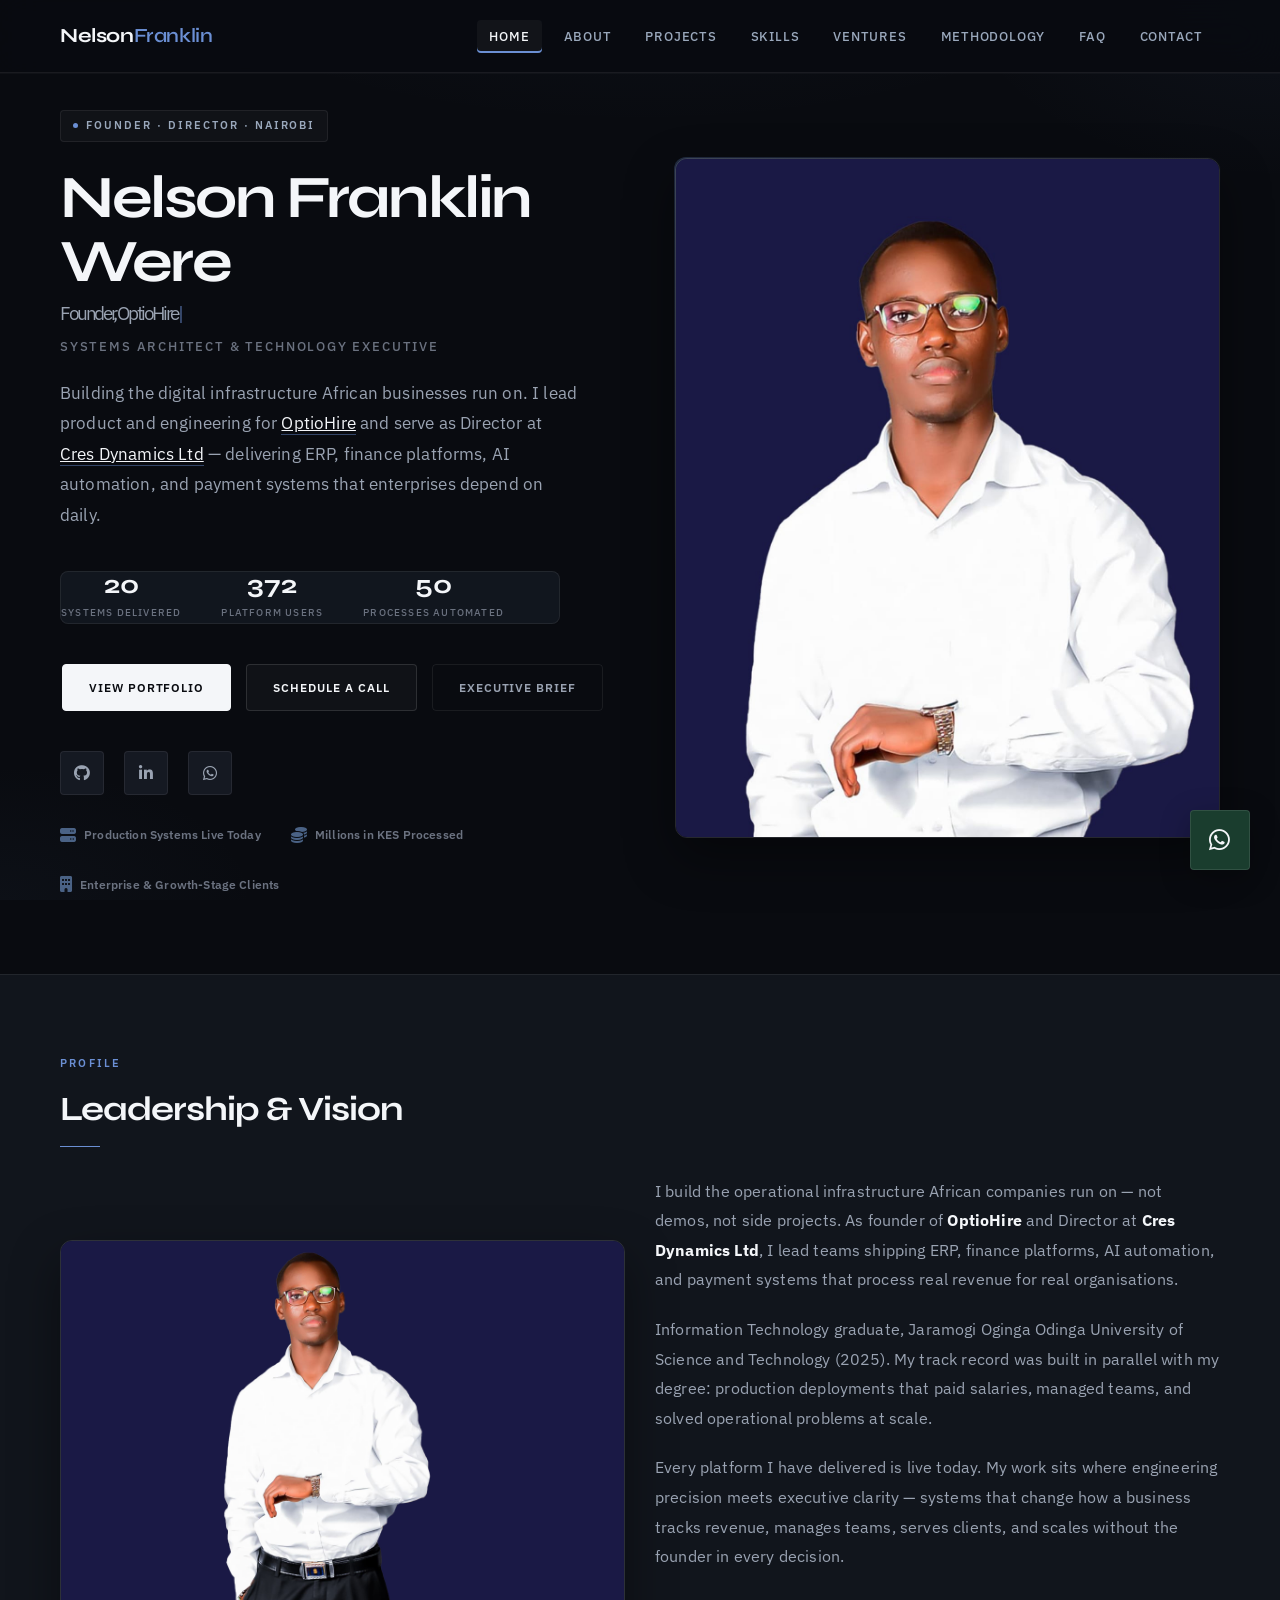
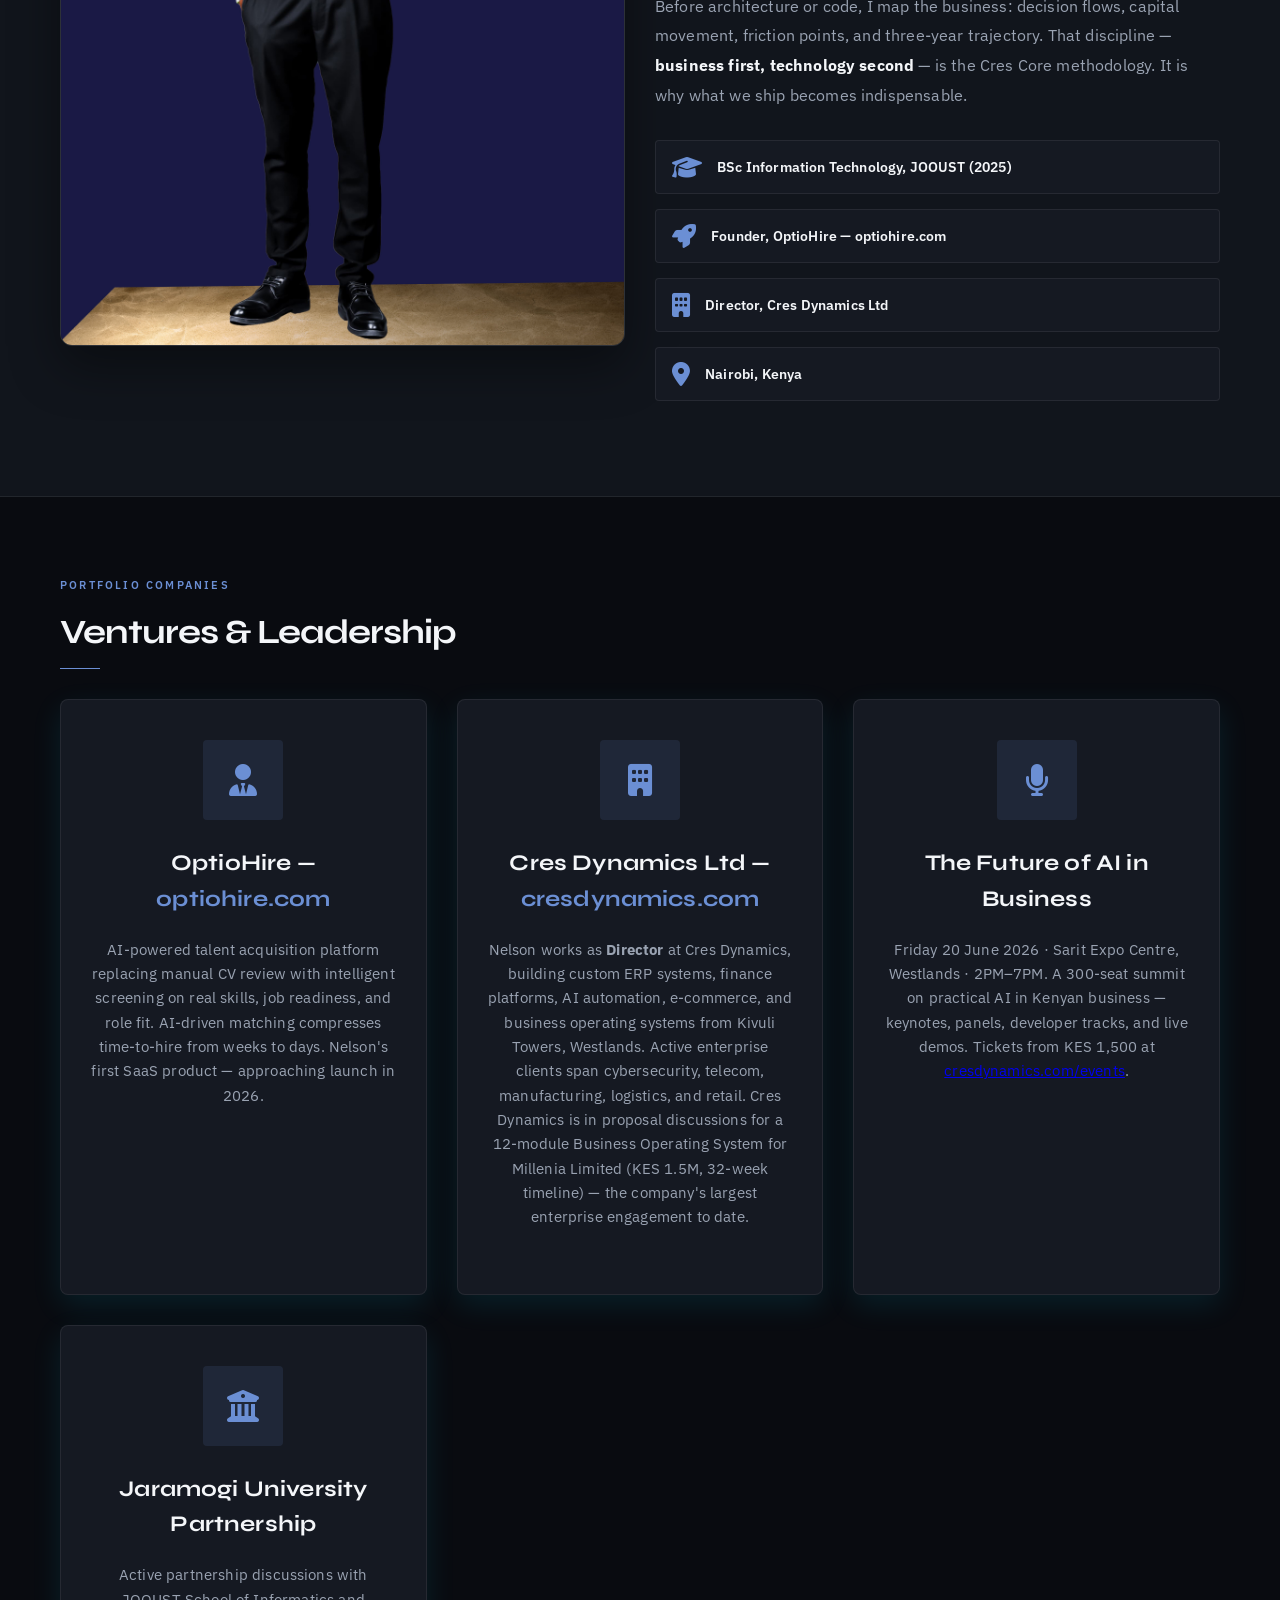
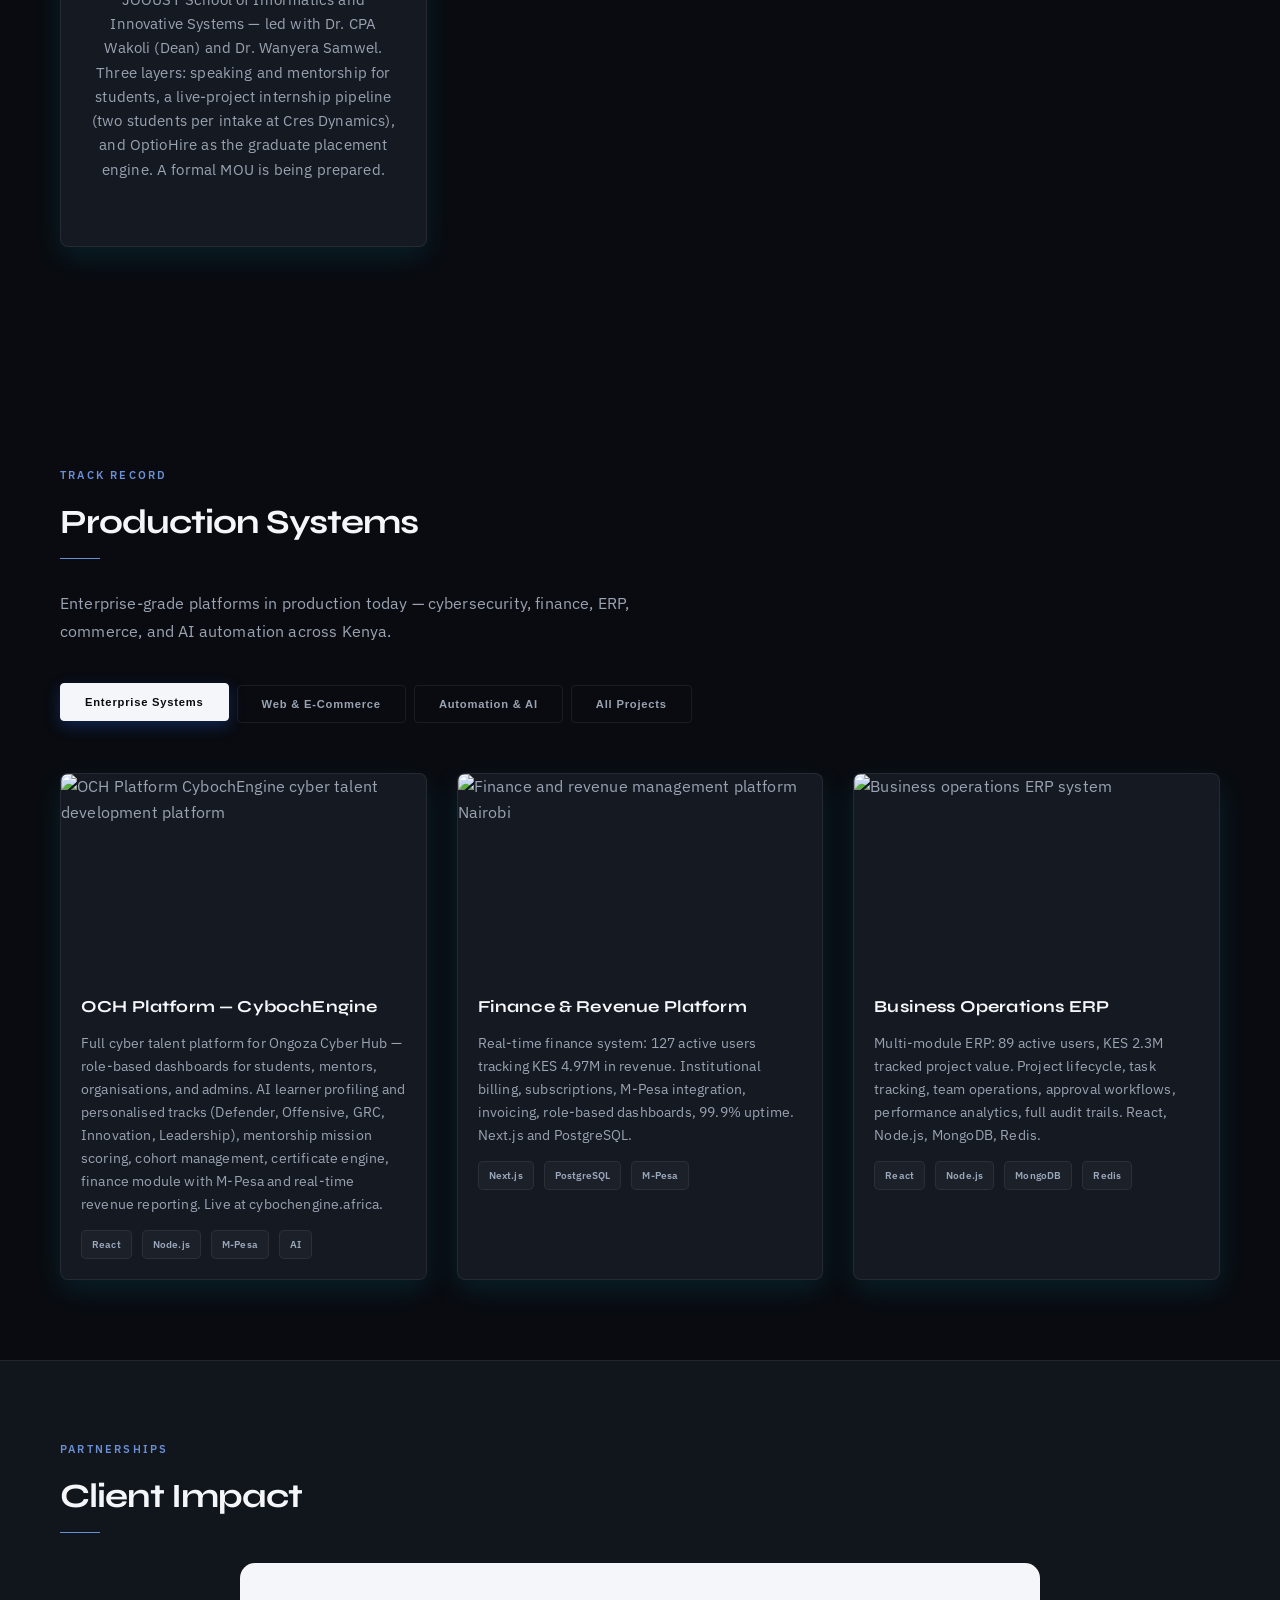
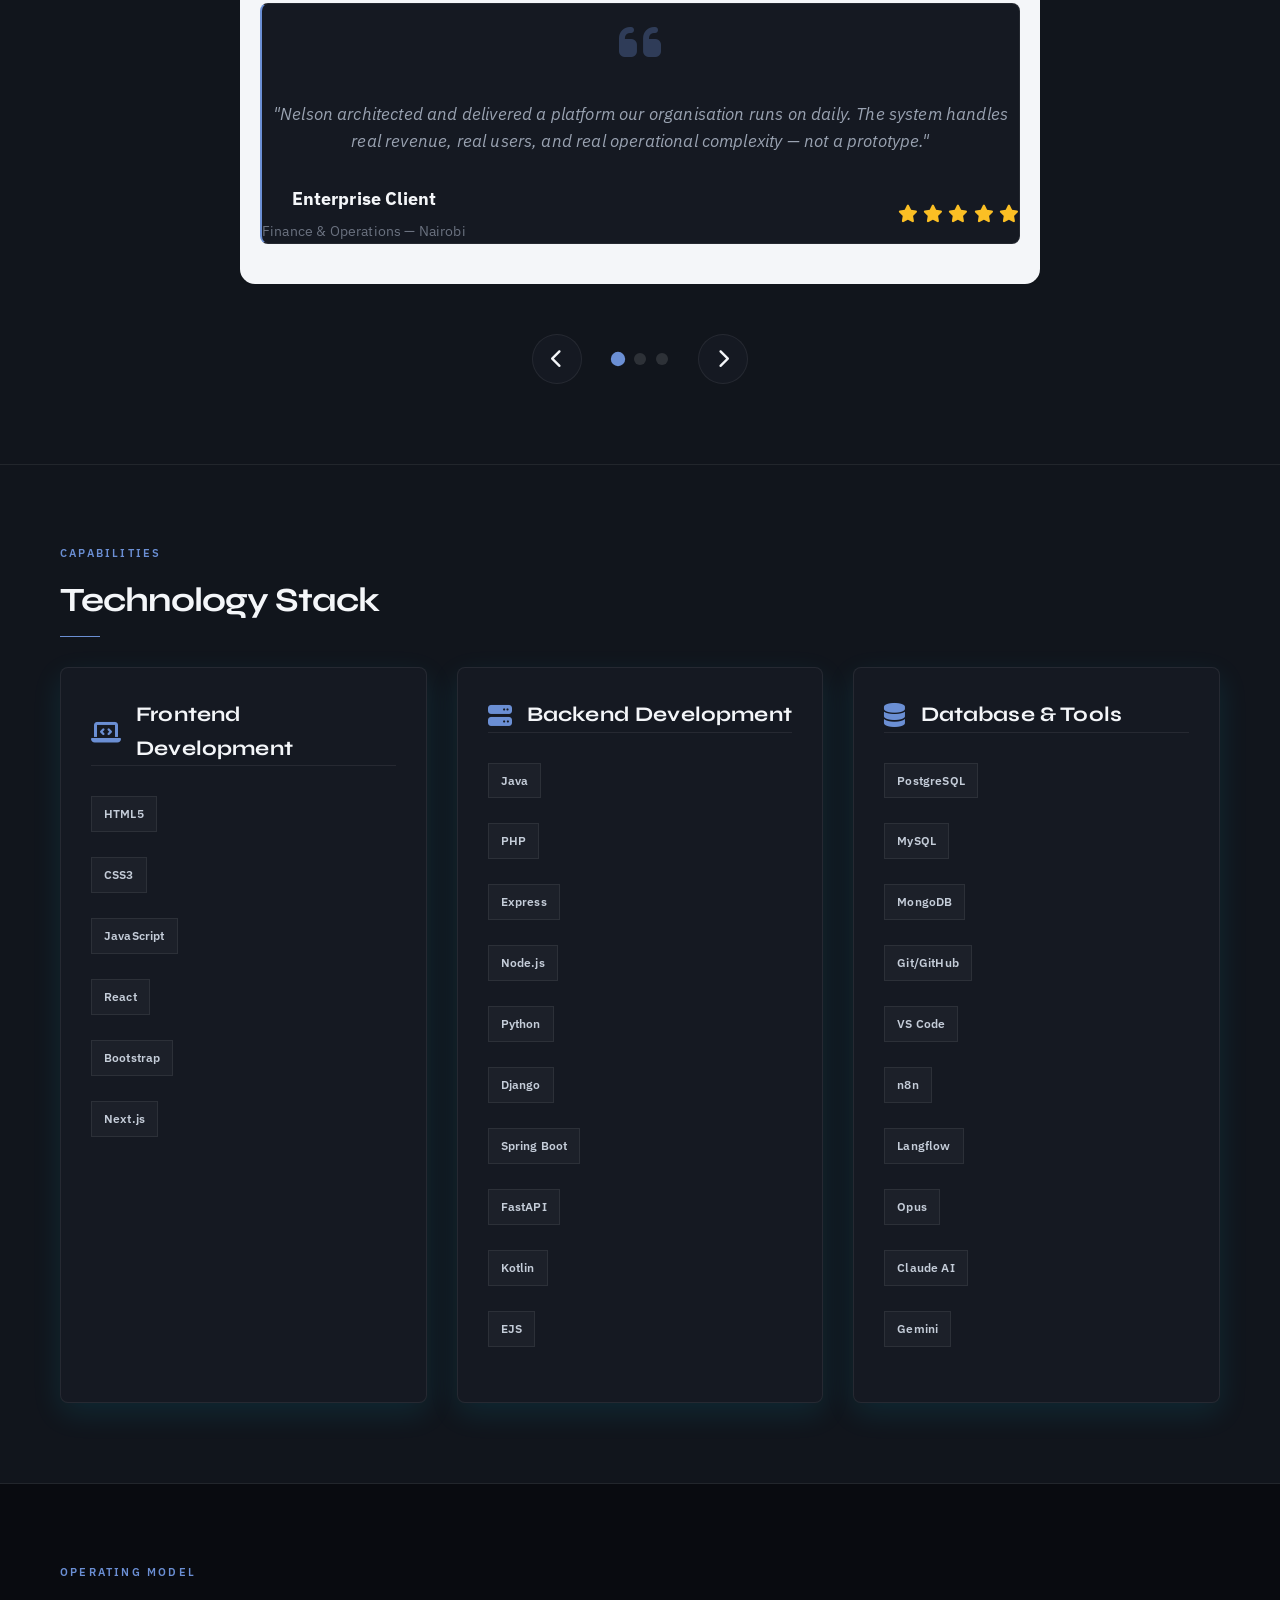
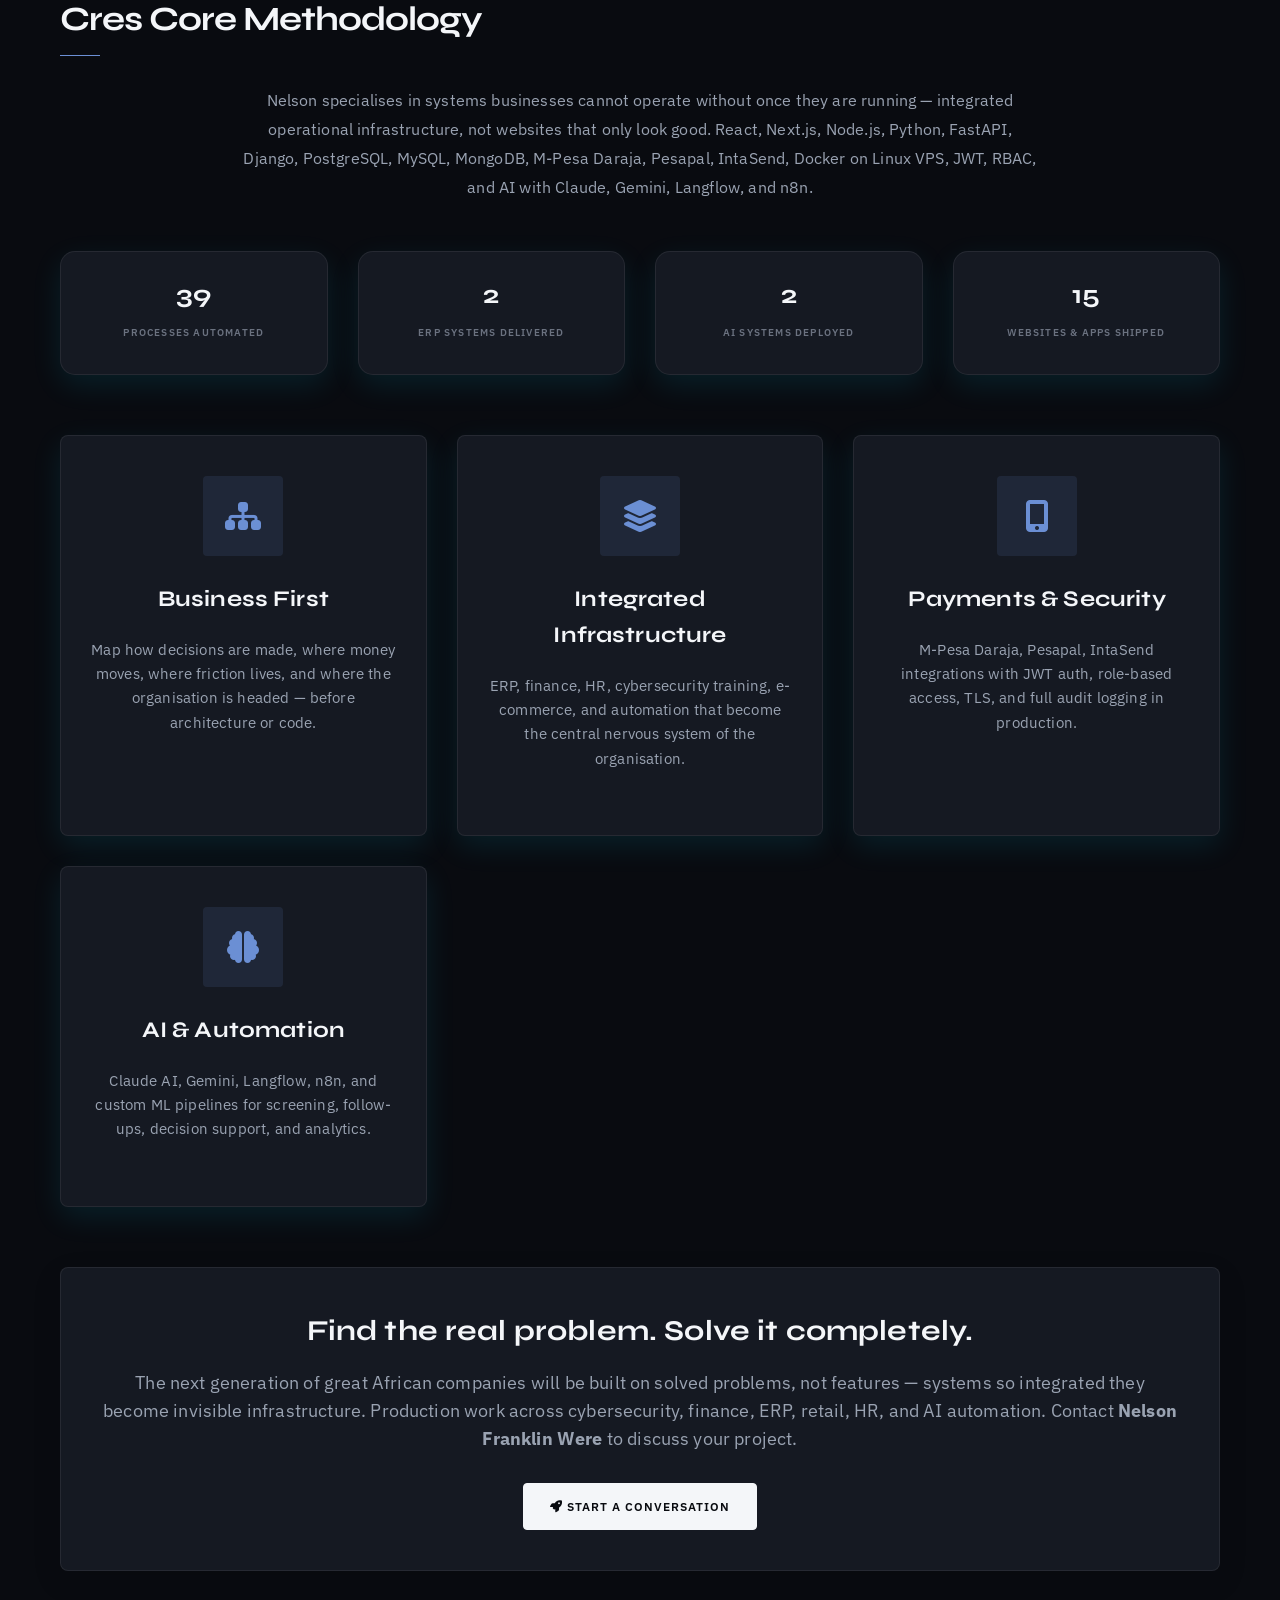
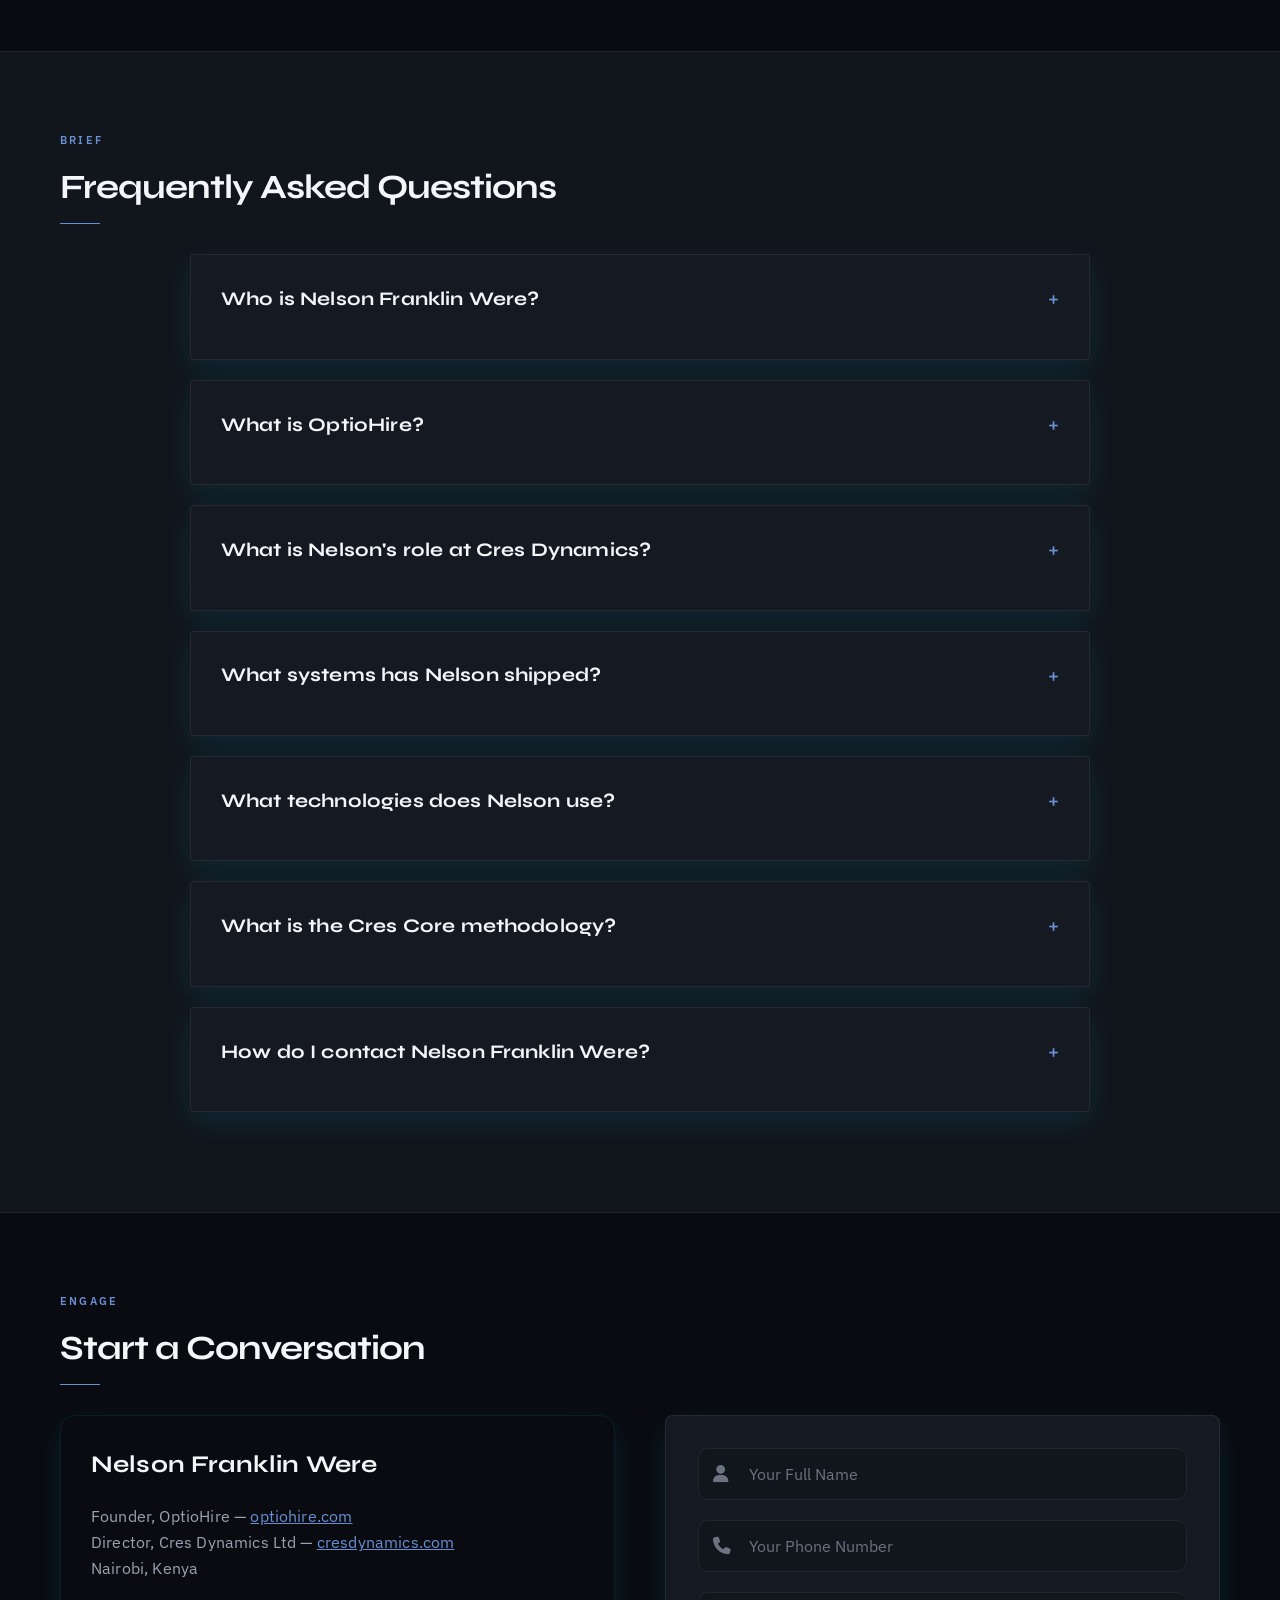
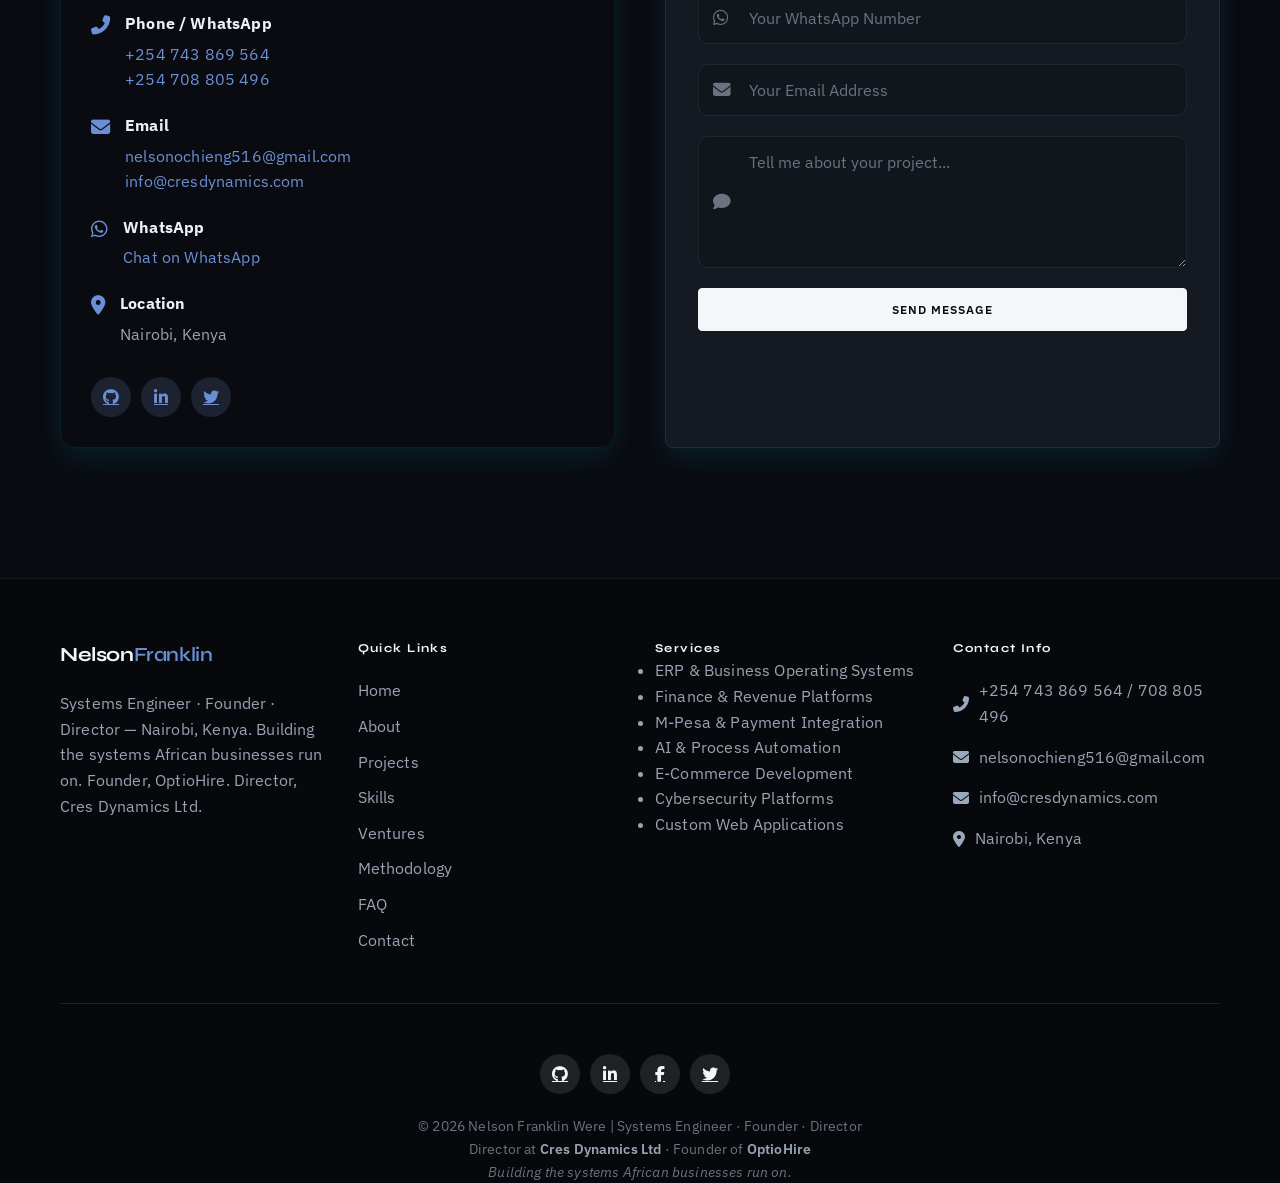
==== commit 6fead268: "ii" ====
--- a/index.html
+++ b/index.html
@@ -5,9 +5,9 @@
         <meta name="viewport" content="width=device-width, initial-scale=1.0">
       
         <!-- Primary SEO Meta -->
-        <title>Most Experienced Developer in Nairobi | Top Software Engineer & SEO Specialist | Nelson W.</title>
-        <meta name="description" content="Nelson W. - Most Experienced Developer and Software Engineer in Nairobi, Kenya. Top-rated SEO Specialist with more than a quarter decade of experience. Full-stack developer specializing in web development, mobile apps, SEO optimization, business automation, and digital transformation. The most experienced developer serving Nairobi businesses.">
-        <meta name="keywords" content="most experienced developer in nairobi, most experienced software engineer nairobi, SEO specialist nairobi, experienced developer nairobi, experienced software engineer nairobi, systems engineers in nairobi, software engineers in nairobi, experienced systems engineers nairobi, software engineers nairobi, full stack developer nairobi, systems engineer nairobi kenya, software engineer nairobi kenya, experienced software engineer nairobi, app developer nairobi, nairobi systems engineer, nairobi software engineer, best systems engineer nairobi, top software engineer nairobi, professional systems engineer nairobi, expert software engineer nairobi, nairobi based systems engineer, nairobi based software engineer, fullstack developer nairobi, web development services nairobi, software development nairobi, SEO expert nairobi, SEO services nairobi, best SEO specialist nairobi, top SEO expert nairobi">
+        <title>Nelson Franklin Were | Technology Executive · Founder · Director | Nairobi</title>
+        <meta name="description" content="Nelson Franklin Were — Technology executive, founder, and director in Nairobi. OptioHire · Cres Dynamics Ltd. Enterprise ERP, finance platforms, AI automation, and M-Pesa infrastructure in production across Kenya.">
+        <meta name="keywords" content="Nelson Ochieng Were, Nelson Franklin Were, systems engineer nairobi, software engineer nairobi, full stack developer nairobi, ERP developer kenya, M-Pesa integration developer, OptioHire, Cres Dynamics, business automation nairobi, Next.js developer nairobi, PostgreSQL developer kenya">
         <meta name="author" content="Nelson Franklin Were">
         <meta name="geo.region" content="KE-110">
         <meta name="geo.placename" content="Nairobi">
@@ -18,20 +18,20 @@
         <!-- Canonical URL -->
         <link rel="canonical" href="https://nelson.strivego.online" />
       
-        <meta property="og:title" content="Most Experienced Developer in Nairobi | Top Software Engineer & SEO Specialist - Nelson W.">
-        <meta property="og:description" content="Most Experienced Developer and Software Engineer in Nairobi, Kenya. Top-rated SEO Specialist with more than a quarter decade of experience. Full-stack development, mobile apps, SEO optimization, business automation. Expert services for Nairobi businesses.">
+        <meta property="og:title" content="Nelson Franklin Were | Systems Engineer · Founder · Director">
+        <meta property="og:description" content="Building the digital infrastructure African businesses run on. Founder of OptioHire. Director at Cres Dynamics Ltd. Production systems across ERP, finance, cybersecurity, and AI automation.">
         <meta property="og:type" content="website">
         <meta property="og:url" content="https://nelson.strivego.online">
         <meta property="og:image" content="https://nelson.strivego.online/Profile.jpg">
         <meta property="og:locale" content="en_KE">
         <meta property="og:locale:alternate" content="en_US">
-        <meta property="og:site_name" content="Nelson W. - Systems Engineer & Software Engineer Nairobi">
+        <meta property="og:site_name" content="Nelson Franklin Were">
         <meta property="place:location:latitude" content="-1.2921">
         <meta property="place:location:longitude" content="36.8219">
       
         <meta name="twitter:card" content="summary_large_image">
-        <meta name="twitter:title" content="Most Experienced Developer in Nairobi | Top Software Engineer & SEO Specialist - Nelson W.">
-        <meta name="twitter:description" content="Most Experienced Developer and Software Engineer in Nairobi, Kenya. Top-rated SEO Specialist. Full-stack development, mobile apps, SEO optimization, business automation. Expert services in Nairobi.">
+        <meta name="twitter:title" content="Nelson Franklin Were | Systems Engineer · Founder · Director">
+        <meta name="twitter:description" content="Nairobi systems engineer shipping production ERP, finance platforms, and AI automation. Founder, OptioHire · Director, Cres Dynamics Ltd.">
         <meta name="twitter:image" content="https://nelson.strivego.online/Profile.jpg">
         <meta name="twitter:site" content="@nelsonw">
         <meta name="twitter:creator" content="@nelsonw">
@@ -40,23 +40,25 @@
         <meta name="google-site-verification" content="YOUR_GOOGLE_VERIFICATION_CODE_HERE">
       
         <!-- Stylesheets -->
+        <link rel="preconnect" href="https://fonts.googleapis.com">
+        <link rel="preconnect" href="https://fonts.gstatic.com" crossorigin>
+        <link href="https://fonts.googleapis.com/css2?family=IBM+Plex+Sans:wght@400;500;600&family=Syne:wght@600;700;800&display=swap" rel="stylesheet">
         <link rel="stylesheet" href="style.css">
+        <link rel="stylesheet" href="executive-theme.css">
         <link rel="stylesheet" href="https://cdnjs.cloudflare.com/ajax/libs/font-awesome/6.4.0/css/all.min.css">
         <link rel="icon" href="/images/favicon.png" type="image/png">
       
         <!-- Scripts -->
-        <script src="https://cdn.jsdelivr.net/particles.js/2.0.0/particles.min.js"></script>
-      
         <!-- Loading Screen -->
         <div id="loading-screen" class="loading-screen">
             <div class="loading-content">
                 <div class="loading-logo">
-                    <span class="logo-text">Nelson<span class="logo-dot">W.</span></span>
+                    <span class="logo-text">Nelson<span class="logo-dot">Franklin</span></span>
                 </div>
                 <div class="loading-spinner">
                     <div class="spinner"></div>
                 </div>
-                <div class="loading-text">Loading Amazing Experience...</div>
+                <div class="loading-text">Initializing</div>
             </div>
         </div>
       
@@ -68,9 +70,9 @@
             {
               "@type": "Person",
               "name": "Nelson Franklin Were",
-              "alternateName": "Nelson W.",
-              "jobTitle": "Most Experienced Software Engineer, Systems Engineer & SEO Specialist",
-              "description": "Most Experienced Developer and Software Engineer in Nairobi, Kenya. Top-rated SEO Specialist with extensive expertise in web development, software engineering, and search engine optimization.",
+              "alternateName": ["Nelson Ochieng Were", "Nelson Frank"],
+              "jobTitle": "Technology Executive, Founder, Director",
+              "description": "Nairobi-based systems engineer and software architect. Founder of OptioHire. Director at Cres Dynamics Ltd. Ships production ERP, finance, cybersecurity, and AI automation platforms.",
               "url": "https://nelson.strivego.online",
               "image": "https://nelson.strivego.online/Profile.jpg",
               "sameAs": [
@@ -89,41 +91,46 @@
               },
               "alumniOf": {
                 "@type": "EducationalOrganization",
-                "name": "Jaramogi Oginga Odinga University"
+                "name": "Jaramogi Oginga Odinga University of Science and Technology"
               },
-              "worksFor": {
-                "@type": "Organization",
-                "name": "Strive Go Tech Company",
-                "url": "https://strivego.online"
-              },
+              "worksFor": [
+                {
+                  "@type": "Organization",
+                  "name": "Cres Dynamics Ltd",
+                  "url": "https://cresdynamics.com"
+                },
+                {
+                  "@type": "Organization",
+                  "name": "OptioHire",
+                  "url": "https://optiohire.com"
+                }
+              ],
               "knowsAbout": [
-                "Web Development",
-                "Software Engineering",
+                "Systems Engineering",
+                "ERP Development",
                 "Full Stack Development",
-                "Mobile App Development",
-                "Business Automation",
-                "Digital Transformation",
-                "SEO Optimization",
-                "Search Engine Optimization",
-                "Digital Marketing"
+                "AI Automation",
+                "M-Pesa Integration",
+                "Business Process Automation",
+                "PostgreSQL",
+                "React",
+                "Next.js"
               ],
               "hasOccupation": {
                 "@type": "Occupation",
-                "name": "Most Experienced Software Engineer & SEO Specialist",
+                "name": "Systems Engineer & Software Architect",
                 "occupationLocation": {
                   "@type": "City",
                   "name": "Nairobi"
                 }
-              },
-              "award": "Most Experienced Developer in Nairobi",
-              "honorificSuffix": "Most Experienced Developer & SEO Specialist"
+              }
             },
             {
               "@type": "LocalBusiness",
               "@id": "https://nelson.strivego.online#business",
-              "name": "Nelson W. - Most Experienced Developer & SEO Specialist",
-              "alternateName": "Nelson W. Software Development & SEO Services",
-              "description": "Most Experienced Developer and Software Engineer in Nairobi, Kenya. Top-rated SEO Specialist providing full-stack web development, mobile app development, SEO optimization, business automation, and software engineering services to businesses in Nairobi and across Kenya.",
+              "name": "Nelson Franklin Were",
+              "alternateName": "Nelson Ochieng Were",
+              "description": "Systems engineer and software architect in Nairobi, Kenya. Custom ERP, finance platforms, AI automation, e-commerce, and business operating systems for enterprises across Kenya.",
               "url": "https://nelson.strivego.online",
               "logo": "https://nelson.strivego.online/Profile.jpg",
               "image": "https://nelson.strivego.online/Profile.jpg",
@@ -199,8 +206,8 @@
             },
             {
               "@type": "ProfessionalService",
-              "name": "Nelson W. Software Development",
-              "description": "Experienced Systems Engineer and Software Engineer providing professional software development services in Nairobi, Kenya",
+              "name": "Nelson Franklin Were — Systems Engineering",
+              "description": "Production systems engineering: ERP, finance platforms, AI automation, and M-Pesa integrations for Nairobi and Kenyan businesses.",
               "url": "https://nelson.strivego.online",
               "telephone": "+254743869564",
               "email": "nelsonochieng516@gmail.com",
@@ -227,20 +234,12 @@
             },
             {
               "@type": "Organization",
-              "name": "Strive Go Tech Company",
-              "url": "https://strivego.online",
-              "logo": "https://strivego.online/Profile.jpg",
-              "description": "A Kenyan technology company helping businesses automate operations, boost productivity, and grow digitally.",
-              "contactPoint": {
-                "@type": "ContactPoint",
-                "contactType": "customer support",
-                "telephone": "+254743869564",
-                "email": "nelsonochieng516@gmail.com",
-                "areaServed": "KE",
-                "availableLanguage": ["English", "Swahili"]
-              },
+              "name": "Cres Dynamics Ltd",
+              "url": "https://cresdynamics.com",
+              "description": "Nairobi-based business systems company building custom ERP, finance platforms, AI automation, and e-commerce for organisations across Kenya.",
               "address": {
                 "@type": "PostalAddress",
+                "streetAddress": "Kivuli Towers, Westlands",
                 "addressLocality": "Nairobi",
                 "addressRegion": "Nairobi County",
                 "addressCountry": "KE"
@@ -308,18 +307,19 @@
         </script>
       </head>
       
-<body>
+<body class="executive-theme">
     <!-- Header/Navigation -->
     <header class="header">
         <div class="container">
-            <a href="#" class="logo">Nelson<span>W.</span></a>
+            <a href="#" class="logo">Nelson<span>Franklin</span></a>
             <nav class="navbar">
                 <ul class="nav-list">
                     <li><a href="#home" class="nav-link active">Home</a></li>
                     <li><a href="#about" class="nav-link">About</a></li>
                     <li><a href="#projects" class="nav-link">Projects</a></li>
                     <li><a href="#skills" class="nav-link">Skills</a></li>
-                    <li><a href="#management" class="nav-link">Management</a></li>
+                    <li><a href="#ventures" class="nav-link">Ventures</a></li>
+                    <li><a href="#methodology" class="nav-link">Methodology</a></li>
                     <li><a href="#faq" class="nav-link">FAQ</a></li>
                     <li><a href="#contact" class="nav-link">Contact</a></li>
                 </ul>
@@ -338,43 +338,33 @@
 
     <!-- Hero Section -->
     <section id="home" class="hero">
-        <div class="particles-container" id="particles-js"></div>
         <div class="container">
             <div class="hero-content">
-                <div class="hero-greeting">
-                    <span class="greeting-text">Hello, I'm</span>
-                </div>
+                <div class="hero-eyebrow">Founder · Director · Nairobi</div>
                 <h1 class="hero-title">
-                    <span class="name-highlight">Nelson W.</span>
+                    <span class="name-highlight">Nelson Franklin Were</span>
                     <span class="typing-text" id="typing-text"></span>
                 </h1>
-                <p class="hero-text">Experienced <strong>Systems Engineer and Software Engineer in Nairobi, Kenya</strong> | <strong>Founder, OptioHire.com</strong> | I help Nairobi businesses and companies build powerful brands, develop custom web applications, and turn visitors into leads. As a Software Engineer serving Nairobi, I create innovative tools that eliminate repetitive tasks and boost productivity for businesses across Kenya.</p>
+                <p class="hero-subtitle">Systems Architect &amp; Technology Executive</p>
+                <p class="hero-text">Building the digital infrastructure African businesses run on. I lead product and engineering for <a href="https://optiohire.com" target="_blank" rel="noopener noreferrer">OptioHire</a> and serve as Director at <a href="https://cresdynamics.com" target="_blank" rel="noopener noreferrer">Cres Dynamics Ltd</a> — delivering ERP, finance platforms, AI automation, and payment systems that enterprises depend on daily.</p>
                 <div class="hero-stats">
                     <div class="stat-item">
                         <span class="stat-number" data-target="20">0</span>
-                        <span class="stat-label">Businesses Helped</span>
+                        <span class="stat-label">Systems Delivered</span>
                     </div>
                     <div class="stat-item">
-                        <span class="stat-number" data-target="85">0</span>
-                        <span class="stat-label">Success Rate %</span>
+                        <span class="stat-number" data-target="372">0</span>
+                        <span class="stat-label">Platform Users</span>
                     </div>
                     <div class="stat-item">
-                        <span class="stat-number" data-target="3">0</span>
-                        <span class="stat-label">Years Experience</span>
+                        <span class="stat-number" data-target="50">0</span>
+                        <span class="stat-label">Processes Automated</span>
                     </div>
                 </div>
                 <div class="hero-btns">
-                    <a href="#projects" class="btn btn-primary">
-                        <i class="fas fa-code"></i>
-                        My Work
-                    </a>
-                    <a href="#contact" class="btn btn-secondary">
-                        <i class="fas fa-envelope"></i>
-                        Get In Touch
-                    </a>
-                    <a href="Nelson W. Resumee.pdf" download class="btn btn-cv">
-                        <i class="fas fa-download"></i> CV
-                    </a>
+                    <a href="#projects" class="btn btn-primary">View Portfolio</a>
+                    <a href="#contact" class="btn btn-secondary">Schedule a Call</a>
+                    <a href="Nelson Franklin Were Resume.pdf" download class="btn btn-cv">Executive Brief</a>
                 </div>
                 <div class="hero-social">
                     <a href="https://github.com/nelsonfranklinwere" target="_blank" class="social-link">
@@ -391,22 +381,22 @@
                 <!-- Trust Indicators -->
                 <div class="trust-indicators">
                     <div class="trust-item">
-                        <i class="fas fa-shield-alt"></i>
-                        <span>Trusted by 20+ Businesses</span>
+                        <i class="fas fa-server"></i>
+                        <span>Production Systems Live Today</span>
                     </div>
                     <div class="trust-item">
-                        <i class="fas fa-rocket"></i>
-                        <span>85% Success Rate</span>
+                        <i class="fas fa-coins"></i>
+                        <span>Millions in KES Processed</span>
                     </div>
                     <div class="trust-item">
-                        <i class="fas fa-clock"></i>
-                        <span>24/7 Support</span>
+                        <i class="fas fa-building"></i>
+                        <span>Enterprise &amp; Growth-Stage Clients</span>
                     </div>
                 </div>
             </div>
             <div class="hero-img">
                 <div class="img-container">
-                    <img src="Profile.jpg" alt="Nelson W. - Most Experienced Developer, Software Engineer & SEO Specialist in Nairobi, Kenya" class="profile-img">
+                    <img src="Profile.jpg" alt="Nelson Franklin Were — Systems Engineer, Founder, and Director in Nairobi, Kenya" class="profile-img">
                 </div>
             </div>
         </div>
@@ -415,31 +405,33 @@
     <!-- About Section -->
     <section id="about" class="about section scroll-animate">
         <div class="container">
-            <h2 class="section-title">About Me - Systems Engineer & Software Engineer in Nairobi</h2>
+            <span class="section-eyebrow">Profile</span>
+            <h2 class="section-title">Leadership &amp; Vision</h2>
             <div class="about-content">
                 <div class="about-img">
-                    <img src="frank.jpg" alt="Nelson W. - Most Experienced Developer, Software Engineer & SEO Specialist in Nairobi, Kenya">
+                    <img src="frank.jpg" alt="Nelson Franklin Were — Systems Engineer and Founder in Nairobi, Kenya">
                 </div>
                 <div class="about-text">
-                    <p>I'm an <strong>experienced software engineer and systems engineer based in Nairobi, Kenya</strong>, and <strong>founder of OptioHire.com</strong>, where we're revolutionizing how businesses operate through innovative digital solutions. I am an Information Technology graduate (2025) from Jaramogi Oginga Odinga University, and I focus on building AI-powered systems, automation workflows, and custom digital products for businesses across Nairobi.</p>
-                    <p>My expertise lies in helping <strong>Nairobi businesses and companies</strong> build powerful brands that turn visitors into leads. As one of the top systems engineers in Nairobi, I specialize in creating custom web applications, mobile apps, AI assistants, and automation tools that eliminate repetitive tasks, boost productivity, and ensure maximum locatability for our clients in Nairobi and across Kenya.</p>
-                    <p>With hands-on experience from internships at Beam International College and Arizona College, plus more than a quarter decade of professional experience as a software engineer in Nairobi, I've developed a deep understanding of networking, ICT instruction, and digital transformation. I have deployed more than 20 high-end ecommerce websites driving revenue, built over 3 AI systems, and delivered over 3 ERP systems for a company.</p>
+                    <p>I build the operational infrastructure African companies run on — not demos, not side projects. As founder of <strong>OptioHire</strong> and Director at <strong>Cres Dynamics Ltd</strong>, I lead teams shipping ERP, finance platforms, AI automation, and payment systems that process real revenue for real organisations.</p>
+                    <p>Information Technology graduate, Jaramogi Oginga Odinga University of Science and Technology (2025). My track record was built in parallel with my degree: production deployments that paid salaries, managed teams, and solved operational problems at scale.</p>
+                    <p>Every platform I have delivered is live today. My work sits where engineering precision meets executive clarity — systems that change how a business tracks revenue, manages teams, serves clients, and scales without the founder in every decision.</p>
+                    <p>Before architecture or code, I map the business: decision flows, capital movement, friction points, and three-year trajectory. That discipline — <strong>business first, technology second</strong> — is the Cres Core methodology. It is why what we ship becomes indispensable.</p>
                     <div class="about-details">
                         <div class="detail-item">
                             <i class="fas fa-graduation-cap"></i>
-                            <span>Information Technology Graduate (2025)</span>
+                            <span>BSc Information Technology, JOOUST (2025)</span>
+                        </div>
+                        <div class="detail-item">
+                            <i class="fas fa-rocket"></i>
+                            <span>Founder, OptioHire — optiohire.com</span>
                         </div>
                         <div class="detail-item">
                             <i class="fas fa-building"></i>
-                            <span>Founder, OptioHire.com</span>
+                            <span>Director, Cres Dynamics Ltd</span>
                         </div>
                         <div class="detail-item">
                             <i class="fas fa-map-marker-alt"></i>
-                            <span>Nairobi, Kenya | Serving Nairobi Businesses</span>
-                        </div>
-                        <div class="detail-item">
-                            <i class="fas fa-chart-line"></i>
-                            <span>Brand Building & Lead Generation Expert</span>
+                            <span>Nairobi, Kenya</span>
                         </div>
                     </div>
                 </div>
@@ -447,38 +439,43 @@
         </div>
     </section>
 
-    <!-- OptioHire Section -->
-    <section id="optiohire" class="management section scroll-animate">
+    <!-- Ventures Section -->
+    <section id="ventures" class="management section scroll-animate">
         <div class="container">
-            <h2 class="section-title">What OptioHire.com Does</h2>
+            <span class="section-eyebrow">Portfolio Companies</span>
+            <h2 class="section-title">Ventures &amp; Leadership</h2>
             <div class="management-content">
-                <div class="management-intro">
-                    <p>OptioHire is an AI-powered recruitment platform that helps teams hire smarter by focusing on real skills, job readiness, and role fit instead of only resumes. It combines intelligent automation, fair evaluation, and actionable insights so companies can make faster and more confident hiring decisions.</p>
-                </div>
-
                 <div class="automation-cards-grid">
                     <div class="automation-card">
                         <div class="card-icon">
-                            <i class="fas fa-bolt"></i>
-                        </div>
-                        <h3>Faster Hiring</h3>
-                        <p>OptioHire reduces time-to-hire with AI-driven screening and smart candidate matching, helping teams move from weeks to days.</p>
+                            <i class="fas fa-user-tie"></i>
+                        </div>
+                        <h3>OptioHire — <a href="https://optiohire.com" target="_blank" rel="noopener noreferrer">optiohire.com</a></h3>
+                        <p>AI-powered talent acquisition platform replacing manual CV review with intelligent screening on real skills, job readiness, and role fit. AI-driven matching compresses time-to-hire from weeks to days. Nelson's first SaaS product — approaching launch in 2026.</p>
                     </div>
 
                     <div class="automation-card">
                         <div class="card-icon">
-                            <i class="fas fa-balance-scale"></i>
-                        </div>
-                        <h3>Fair Evaluation</h3>
-                        <p>Each candidate is assessed using consistent, objective criteria to reduce bias and improve hiring quality across roles.</p>
+                            <i class="fas fa-building"></i>
+                        </div>
+                        <h3>Cres Dynamics Ltd — <a href="https://cresdynamics.com" target="_blank" rel="noopener noreferrer">cresdynamics.com</a></h3>
+                        <p>Nelson works as <strong>Director</strong> at Cres Dynamics, building custom ERP systems, finance platforms, AI automation, e-commerce, and business operating systems from Kivuli Towers, Westlands. Active enterprise clients span cybersecurity, telecom, manufacturing, logistics, and retail. Cres Dynamics is in proposal discussions for a 12-module Business Operating System for Millenia Limited (KES 1.5M, 32-week timeline) — the company's largest enterprise engagement to date.</p>
                     </div>
 
                     <div class="automation-card">
                         <div class="card-icon">
-                            <i class="fas fa-shield-alt"></i>
-                        </div>
-                        <h3>Trust & Security</h3>
-                        <p>Designed with privacy and compliance in mind, including secure handling of candidate data and transparent AI recommendations.</p>
+                            <i class="fas fa-microphone"></i>
+                        </div>
+                        <h3>The Future of AI in Business</h3>
+                        <p>Friday 20 June 2026 · Sarit Expo Centre, Westlands · 2PM–7PM. A 300-seat summit on practical AI in Kenyan business — keynotes, panels, developer tracks, and live demos. Tickets from KES 1,500 at <a href="https://cresdynamics.com/events" target="_blank" rel="noopener noreferrer">cresdynamics.com/events</a>.</p>
+                    </div>
+
+                    <div class="automation-card">
+                        <div class="card-icon">
+                            <i class="fas fa-university"></i>
+                        </div>
+                        <h3>Jaramogi University Partnership</h3>
+                        <p>Active partnership discussions with JOOUST School of Informatics and Innovative Systems — led with Dr. CPA Wakoli (Dean) and Dr. Wanyera Samwel. Three layers: speaking and mentorship for students, a live-project internship pipeline (two students per intake at Cres Dynamics), and OptioHire as the graduate placement engine. A formal MOU is being prepared.</p>
                     </div>
                 </div>
             </div>
@@ -488,49 +485,128 @@
     <!-- Projects Section -->
     <section id="projects" class="projects section scroll-animate">
         <div class="container">
-            <h2 class="section-title">Web Development & Software Engineering Projects - Nairobi</h2>
+            <span class="section-eyebrow">Track Record</span>
+            <h2 class="section-title">Production Systems</h2>
+            <p class="section-intro">Enterprise-grade platforms in production today — cybersecurity, finance, ERP, commerce, and AI automation across Kenya.</p>
             
             <!-- Project Filter -->
             <div class="project-filter">
-                <button class="filter-btn active" data-filter="web">Web Development</button>
-                <button class="filter-btn" data-filter="automation">Business Automation</button>
-                <button class="filter-btn" data-filter="mobile">Mobile Apps</button>
+                <button class="filter-btn active" data-filter="enterprise">Enterprise Systems</button>
+                <button class="filter-btn" data-filter="web">Web & E-Commerce</button>
+                <button class="filter-btn" data-filter="automation">Automation & AI</button>
                 <button class="filter-btn" data-filter="all">All Projects</button>
             </div>
             
             <div class="projects-grid">
-                <!-- Project 1 - Trendy Fashions -->
+                <!-- OCH Platform -->
+                <div class="project-item" data-category="enterprise">
+                    <div class="project-img">
+                        <img src="https://images.unsplash.com/photo-1550751827-4bd374c3f58b?ixlib=rb-4.0.3&auto=format&fit=crop&w=1770&q=80" alt="OCH Platform CybochEngine cyber talent development platform">
+                        <div class="project-overlay">
+                            <a href="https://cybochengine.africa" target="_blank" rel="noopener noreferrer" class="project-link"><i class="fas fa-external-link-alt"></i></a>
+                        </div>
+                    </div>
+                    <div class="project-info">
+                        <h3 class="project-title">OCH Platform — CybochEngine</h3>
+                        <p class="project-desc">Full cyber talent platform for Ongoza Cyber Hub — role-based dashboards for students, mentors, organisations, and admins. AI learner profiling and personalised tracks (Defender, Offensive, GRC, Innovation, Leadership), mentorship mission scoring, cohort management, certificate engine, finance module with M-Pesa and real-time revenue reporting. Live at cybochengine.africa.</p>
+                        <div class="project-tech">
+                            <span>React</span>
+                            <span>Node.js</span>
+                            <span>M-Pesa</span>
+                            <span>AI</span>
+                        </div>
+                    </div>
+                </div>
+
+                <!-- Finance Platform -->
+                <div class="project-item" data-category="enterprise">
+                    <div class="project-img">
+                        <img src="https://images.unsplash.com/photo-1551288049-bebda4e38f71?ixlib=rb-4.0.3&auto=format&fit=crop&w=1770&q=80" alt="Finance and revenue management platform Nairobi">
+                        <div class="project-overlay">
+                            <a href="#contact" class="project-link"><i class="fas fa-envelope"></i></a>
+                        </div>
+                    </div>
+                    <div class="project-info">
+                        <h3 class="project-title">Finance &amp; Revenue Platform</h3>
+                        <p class="project-desc">Real-time finance system: 127 active users tracking KES 4.97M in revenue. Institutional billing, subscriptions, M-Pesa integration, invoicing, role-based dashboards, 99.9% uptime. Next.js and PostgreSQL.</p>
+                        <div class="project-tech">
+                            <span>Next.js</span>
+                            <span>PostgreSQL</span>
+                            <span>M-Pesa</span>
+                        </div>
+                    </div>
+                </div>
+
+                <!-- ERP -->
+                <div class="project-item" data-category="enterprise">
+                    <div class="project-img">
+                        <img src="https://images.unsplash.com/photo-1460925895917-afdab827c52f?ixlib=rb-4.0.3&auto=format&fit=crop&w=1770&q=80" alt="Business operations ERP system">
+                        <div class="project-overlay">
+                            <a href="#contact" class="project-link"><i class="fas fa-envelope"></i></a>
+                        </div>
+                    </div>
+                    <div class="project-info">
+                        <h3 class="project-title">Business Operations ERP</h3>
+                        <p class="project-desc">Multi-module ERP: 89 active users, KES 2.3M tracked project value. Project lifecycle, task tracking, team operations, approval workflows, performance analytics, full audit trails. React, Node.js, MongoDB, Redis.</p>
+                        <div class="project-tech">
+                            <span>React</span>
+                            <span>Node.js</span>
+                            <span>MongoDB</span>
+                            <span>Redis</span>
+                        </div>
+                    </div>
+                </div>
+
+                <!-- Automation AI -->
+                <div class="project-item" data-category="automation">
+                    <div class="project-img">
+                        <img src="https://images.unsplash.com/photo-1677442136019-21780ecad995?ixlib=rb-4.0.3&auto=format&fit=crop&w=1770&q=80" alt="Automation and AI platform">
+                        <div class="project-overlay">
+                            <a href="#contact" class="project-link"><i class="fas fa-envelope"></i></a>
+                        </div>
+                    </div>
+                    <div class="project-info">
+                        <h3 class="project-title">Automation &amp; AI Platform</h3>
+                        <p class="project-desc">156 active users, KES 1.8M automated transaction volume. Automated follow-ups, intelligent triggers, decision support, analytics pipelines. Python, FastAPI, PostgreSQL, custom ML.</p>
+                        <div class="project-tech">
+                            <span>Python</span>
+                            <span>FastAPI</span>
+                            <span>PostgreSQL</span>
+                            <span>ML</span>
+                        </div>
+                    </div>
+                </div>
+
+                <!-- Adaelight -->
                 <div class="project-item" data-category="web">
                     <div class="project-img">
-                        <img src="https://images.unsplash.com/photo-1441986300917-64674bd600d8?ixlib=rb-4.0.3&auto=format&fit=crop&w=1770&q=80" alt="Trendy Fashions E-commerce Website - Web Development Project by Nairobi Software Engineer">
+                        <img src="https://images.unsplash.com/photo-1441986300917-64674bd600d8?ixlib=rb-4.0.3&auto=format&fit=crop&w=1770&q=80" alt="Adaelight Atech e-commerce platform">
                         <div class="project-overlay">
-                            <a href="https://github.com/nelsonfranklinwere/trendyfashions" target="_blank" class="project-link"><i class="fab fa-github"></i></a>
-                            <a href="#" class="project-link"><i class="fas fa-external-link-alt"></i></a>
+                            <a href="#contact" class="project-link"><i class="fas fa-envelope"></i></a>
                         </div>
                     </div>
                     <div class="project-info">
-                        <h3 class="project-title">Trendy Fashions</h3>
-                        <p class="project-desc">Modern e-commerce platform for fashion retail with responsive design and user-friendly interface. Developed by experienced systems engineer in Nairobi for Nairobi-based fashion businesses.</p>
+                        <h3 class="project-title">Adaelight Atech — E-Commerce</h3>
+                        <p class="project-desc">Full e-commerce for Nairobi tech retailer: catalogue with categories, cart and checkout, customer accounts, admin stock and dispatch, M-Pesa payments.</p>
                         <div class="project-tech">
-                            <span>HTML</span>
-                            <span>CSS</span>
-                            <span>JavaScript</span>
-                        </div>
-                    </div>
-                </div>
-                
-                <!-- Project 2 - Construction Company -->
+                            <span>React</span>
+                            <span>Node.js</span>
+                            <span>M-Pesa</span>
+                        </div>
+                    </div>
+                </div>
+
+                <!-- Spark Lights -->
                 <div class="project-item" data-category="web">
                     <div class="project-img">
-                        <img src="https://images.unsplash.com/photo-1541888946425-d81bb19240f5?ixlib=rb-4.0.3&auto=format&fit=crop&w=1770&q=80" alt="Construction Company Website - Web Development Project by Nairobi Systems Engineer">
+                        <img src="https://images.unsplash.com/photo-1558618666-fcd25c85cd64?ixlib=rb-4.0.3&auto=format&fit=crop&w=1770&q=80" alt="Spark Lights electrical services website">
                         <div class="project-overlay">
-                            <a href="https://github.com/nelsonfranklinwere/Construction" target="_blank" class="project-link"><i class="fab fa-github"></i></a>
-                            <a href="#" class="project-link"><i class="fas fa-external-link-alt"></i></a>
+                            <a href="https://github.com/nelsonfranklinwere/Sparky_Lights254" target="_blank" class="project-link"><i class="fab fa-github"></i></a>
                         </div>
                     </div>
                     <div class="project-info">
-                        <h3 class="project-title">Construction Company</h3>
-                        <p class="project-desc">Professional website for construction company showcasing projects, testimonials, and SEO optimization. Web development project by software engineer in Nairobi.</p>
+                        <h3 class="project-title">Spark Lights</h3>
+                        <p class="project-desc">Professional website for Nairobi electrical services and lighting. SEO-optimised, mobile-first, lead capture integration.</p>
                         <div class="project-tech">
                             <span>HTML</span>
                             <span>CSS</span>
@@ -538,206 +614,45 @@
                         </div>
                     </div>
                 </div>
-                
-                <!-- Project 3 - Sparky Lights -->
+
+                <!-- Florist -->
                 <div class="project-item" data-category="web">
                     <div class="project-img">
-                        <img src="https://images.unsplash.com/photo-1558618666-fcd25c85cd64?ixlib=rb-4.0.3&auto=format&fit=crop&w=1770&q=80" alt="Sparky Lights Electrical Services Website - Web Development by Software Engineer in Nairobi">
+                        <img src="https://images.unsplash.com/photo-1490750967868-88aa4486c946?ixlib=rb-4.0.3&auto=format&fit=crop&w=1770&q=80" alt="Florist and gifting platforms Nairobi">
                         <div class="project-overlay">
-                            <a href="https://github.com/nelsonfranklinwere/Sparky_Lights254" target="_blank" class="project-link"><i class="fab fa-github"></i></a>
-                            <a href="#" class="project-link"><i class="fas fa-external-link-alt"></i></a>
+                            <a href="#contact" class="project-link"><i class="fas fa-envelope"></i></a>
                         </div>
                     </div>
                     <div class="project-info">
-                        <h3 class="project-title">Sparky Lights</h3>
-                        <p class="project-desc">Electrical services website showcasing lighting solutions and electrical installations for businesses. Created by systems engineer in Nairobi for Nairobi electrical services company.</p>
+                        <h3 class="project-title">Florist &amp; Gifting Platforms</h3>
+                        <p class="project-desc">Websites and management systems for The Stems Flowers, Floral Whispers, and more. Monthly retainers: hosting, updates, SEO, performance monitoring.</p>
                         <div class="project-tech">
-                            <span>HTML</span>
-                            <span>CSS</span>
-                            <span>JavaScript</span>
-                        </div>
-                    </div>
-                </div>
-                
-                <!-- Project 4 - Portfolio Website -->
+                            <span>WordPress</span>
+                            <span>SEO</span>
+                            <span>Hosting</span>
+                        </div>
+                    </div>
+                </div>
+
+                <!-- Additional portfolio -->
                 <div class="project-item" data-category="web">
                     <div class="project-img">
-                        <img src="https://images.unsplash.com/photo-1460925895917-afdab827c52f?ixlib=rb-4.0.3&auto=format&fit=crop&w=1770&q=80" alt="Professional Portfolio Website - Web Development Project by Experienced Systems Engineer in Nairobi">
+                        <img src="https://images.unsplash.com/photo-1541888946425-d81bb19240f5?ixlib=rb-4.0.3&auto=format&fit=crop&w=1770&q=80" alt="Additional web and automation projects Nairobi">
                         <div class="project-overlay">
-                            <a href="https://github.com/nelsonfranklinwere/portfolio" target="_blank" class="project-link"><i class="fab fa-github"></i></a>
-                            <a href="#" class="project-link"><i class="fas fa-external-link-alt"></i></a>
+                            <a href="https://github.com/nelsonfranklinwere" target="_blank" class="project-link"><i class="fab fa-github"></i></a>
                         </div>
                     </div>
                     <div class="project-info">
-                        <h3 class="project-title">Professional Portfolio</h3>
-                        <p class="project-desc">Modern responsive portfolio website with animations, contact forms, and SEO optimization. Web development showcase by experienced software engineer in Nairobi.</p>
+                        <h3 class="project-title">20+ Additional Deliveries</h3>
+                        <p class="project-desc">Fashion retail, construction, professional services, hospitality, and more. Three AI systems deployed. Three ERP systems for enterprise clients. Fifty business processes automated.</p>
                         <div class="project-tech">
-                            <span>HTML</span>
-                            <span>CSS</span>
-                            <span>JavaScript</span>
-                        </div>
-                    </div>
-                </div>
-                
-                <!-- Project 4 - StriveGo -->
-                <div class="project-item" data-category="automation">
-                    <div class="project-img">
-                        <img src="https://images.unsplash.com/photo-1551288049-bebda4e38f71?ixlib=rb-4.0.3&auto=format&fit=crop&w=1770&q=80" alt="StriveGo Business Automation Platform - Software Engineering Project by Nairobi Software Engineer">
-                        <div class="project-overlay">
-                            <a href="https://github.com/nelsonfranklinwere/StriveGo" target="_blank" class="project-link"><i class="fab fa-github"></i></a>
-                            <a href="#" class="project-link"><i class="fas fa-external-link-alt"></i></a>
-                        </div>
-                    </div>
-                    <div class="project-info">
-                        <h3 class="project-title">StriveGo</h3>
-                        <p class="project-desc">Business automation platform for startups and enterprises to streamline operations and boost productivity. Software engineering solution developed by systems engineer in Nairobi for Nairobi businesses.</p>
-                        <div class="project-tech">
-                            <span>HTML</span>
-                            <span>CSS</span>
-                            <span>JavaScript</span>
-                        </div>
-                    </div>
-                </div>
-                
-                <!-- Project 5 - Emil AI -->
-                <div class="project-item" data-category="automation">
-                    <div class="project-img">
-                        <img src="https://images.unsplash.com/photo-1677442136019-21780ecad995?ixlib=rb-4.0.3&auto=format&fit=crop&w=1770&q=80" alt="Emil AI Email Automation System - Software Development by Systems Engineer in Nairobi">
-                        <div class="project-overlay">
-                            <a href="https://github.com/nelsonfranklinwere/emil_ai" target="_blank" class="project-link"><i class="fab fa-github"></i></a>
-                            <a href="#" class="project-link"><i class="fas fa-external-link-alt"></i></a>
-                        </div>
-                    </div>
-                    <div class="project-info">
-                        <h3 class="project-title">Emil AI</h3>
-                        <p class="project-desc">Advanced AI-powered email automation system for intelligent customer communication and lead nurturing. Software development project by experienced software engineer in Nairobi.</p>
-                        <div class="project-tech">
-                            <span>Python</span>
-                            <span>AI/ML</span>
-                            <span>Email Automation</span>
-                        </div>
-                    </div>
-                </div>
-                
-                <!-- Project 10 - B2B Sales Automation -->
-                <div class="project-item" data-category="automation">
-                    <div class="project-img">
-                        <img src="https://images.unsplash.com/photo-1556742049-0cfed4f6a45d?ixlib=rb-4.0.3&auto=format&fit=crop&w=1770&q=80" alt="B2B Sales Automation Platform - Software Engineering Project by Experienced Software Engineer in Nairobi">
-                        <div class="project-overlay">
-                            <a href="https://github.com/nelsonfranklinwere/b2b-sales-automation" target="_blank" class="project-link"><i class="fab fa-github"></i></a>
-                            <a href="#" class="project-link"><i class="fas fa-external-link-alt"></i></a>
-                        </div>
-                    </div>
-                    <div class="project-info">
-                        <h3 class="project-title">B2B Sales Automation</h3>
-                        <p class="project-desc">Comprehensive B2B sales automation platform for lead generation, CRM integration, and sales pipeline management. Software engineering solution by systems engineer in Nairobi.</p>
-                        <div class="project-tech">
-                            <span>JavaScript</span>
-                            <span>CRM Integration</span>
-                            <span>Sales Analytics</span>
-                        </div>
-                    </div>
-                </div>
-                
-                <!-- Project 6 - M-Pesa Analyzer -->
-                <div class="project-item" data-category="mobile">
-                    <div class="project-img">
-                        <img src="https://images.unsplash.com/photo-1563013544-824ae1b704d3?ixlib=rb-4.0.3&auto=format&fit=crop&w=1770&q=80" alt="M-Pesa Analyzer Mobile App - Mobile App Development by Software Engineer in Nairobi">
-                        <div class="project-overlay">
-                            <a href="https://github.com/nelsonfranklinwere/Mpesa-analyzerMobileApp" target="_blank" class="project-link"><i class="fab fa-github"></i></a>
-                            <a href="#" class="project-link"><i class="fas fa-external-link-alt"></i></a>
-                        </div>
-                    </div>
-                    <div class="project-info">
-                        <h3 class="project-title">M-Pesa Analyzer</h3>
-                        <p class="project-desc">Android app for analyzing M-Pesa transactions, providing insights and financial tracking for users. Mobile app development by software engineer in Nairobi for Kenyan market.</p>
-                        <div class="project-tech">
-                            <span>Java</span>
-                            <span>Android</span>
-                            <span>SQLite</span>
-                        </div>
-                    </div>
-                </div>
-                
-                <!-- Project 7 - FitQuest -->
-                <div class="project-item" data-category="mobile">
-                    <div class="project-img">
-                        <img src="https://images.unsplash.com/photo-1571019613454-1cb2f99b2d8b?ixlib=rb-4.0.3&auto=format&fit=crop&w=1770&q=80" alt="FitQuest Fitness App - Mobile App Development by Systems Engineer in Nairobi">
-                        <div class="project-overlay">
-                            <a href="https://github.com/nelsonfranklinwere/FitQuest" target="_blank" class="project-link"><i class="fab fa-github"></i></a>
-                            <a href="#" class="project-link"><i class="fas fa-external-link-alt"></i></a>
-                        </div>
-                    </div>
-                    <div class="project-info">
-                        <h3 class="project-title">FitQuest</h3>
-                        <p class="project-desc">Fitness tracking Android app for monitoring workouts, setting goals, and tracking health progress. Mobile app development project by experienced systems engineer in Nairobi.</p>
-                        <div class="project-tech">
-                            <span>Java</span>
-                            <span>Android</span>
-                            <span>Firebase</span>
-                        </div>
-                    </div>
-                </div>
-                
-                <!-- Project 8 - TaskMaster -->
-                <div class="project-item" data-category="mobile">
-                    <div class="project-img">
-                        <img src="https://images.unsplash.com/photo-1611224923853-80b023f02d71?ixlib=rb-4.0.3&auto=format&fit=crop&w=1770&q=80" alt="TaskMaster Productivity App - Mobile App Development by Software Engineer in Nairobi">
-                        <div class="project-overlay">
-                            <a href="https://github.com/nelsonfranklinwere/TaskMaster" target="_blank" class="project-link"><i class="fab fa-github"></i></a>
-                            <a href="#" class="project-link"><i class="fas fa-external-link-alt"></i></a>
-                        </div>
-                    </div>
-                    <div class="project-info">
-                        <h3 class="project-title">TaskMaster</h3>
-                        <p class="project-desc">Productivity Android app for task management, project tracking, and team collaboration. Software development by software engineer in Nairobi for productivity solutions.</p>
-                        <div class="project-tech">
-                            <span>Kotlin</span>
-                            <span>Android</span>
-                            <span>Room DB</span>
-                        </div>
-                    </div>
-                </div>
-                
-                <!-- Project 9 - WeatherPro -->
-                <div class="project-item" data-category="mobile">
-                    <div class="project-img">
-                        <img src="https://images.unsplash.com/photo-1504608524841-42fe6f032b4b?ixlib=rb-4.0.3&auto=format&fit=crop&w=1770&q=80" alt="WeatherPro Weather App - Mobile App Development by Experienced Systems Engineer in Nairobi">
-                        <div class="project-overlay">
-                            <a href="https://github.com/nelsonfranklinwere/WeatherPro" target="_blank" class="project-link"><i class="fab fa-github"></i></a>
-                            <a href="#" class="project-link"><i class="fas fa-external-link-alt"></i></a>
-                        </div>
-                    </div>
-                    <div class="project-info">
-                        <h3 class="project-title">WeatherPro</h3>
-                        <p class="project-desc">Advanced weather forecasting Android app with location-based alerts and detailed forecasts. Mobile app development by systems engineer in Nairobi with location services.</p>
-                        <div class="project-tech">
-                            <span>Java</span>
-                            <span>Android</span>
-                            <span>API Integration</span>
-                        </div>
-                    </div>
-                </div>
-                
-                <!-- Project 11 - Dairy Farm Management -->
-                <div class="project-item" data-category="automation">
-                    <div class="project-img">
-                        <img src="https://images.unsplash.com/photo-1500595046743-cd271d694d30?ixlib=rb-4.0.3&auto=format&fit=crop&w=1770&q=80" alt="Dairy Farm Management System - Software Development by Software Engineer in Nairobi">
-                        <div class="project-overlay">
-                            <a href="https://github.com/nelsonfranklinwere/Dairy-Farm" target="_blank" class="project-link"><i class="fab fa-github"></i></a>
-                            <a href="#" class="project-link"><i class="fas fa-external-link-alt"></i></a>
-                        </div>
-                    </div>
-                    <div class="project-info">
-                        <h3 class="project-title">Dairy Farm Management</h3>
-                        <p class="project-desc">Java-based management system for dairy farms to track livestock, production, and operations. Software engineering solution developed by experienced software engineer in Nairobi for agricultural sector.</p>
-                        <div class="project-tech">
-                            <span>Java</span>
-                            <span>MySQL</span>
-                            <span>Desktop App</span>
-                        </div>
-                    </div>
-                </div>
+                            <span>Full Stack</span>
+                            <span>ERP</span>
+                            <span>AI</span>
+                        </div>
+                    </div>
+                </div>
+
             </div>
         </div>
     </section>
@@ -745,18 +660,19 @@
     <!-- Testimonials Section -->
     <section id="testimonials" class="testimonials section scroll-animate">
         <div class="container">
-            <h2 class="section-title">What Clients Say</h2>
+            <span class="section-eyebrow">Partnerships</span>
+            <h2 class="section-title">Client Impact</h2>
             <div class="testimonials-slider">
                 <div class="testimonial-item active">
                     <div class="testimonial-content">
                         <div class="quote-icon">
                             <i class="fas fa-quote-left"></i>
                         </div>
-                        <p class="testimonial-text">"Nelson delivered an exceptional web application that exceeded our expectations. His attention to detail and technical expertise made our project a huge success."</p>
+                        <p class="testimonial-text">"Nelson architected and delivered a platform our organisation runs on daily. The system handles real revenue, real users, and real operational complexity — not a prototype."</p>
                         <div class="testimonial-author">
                             <div class="author-info">
-                                <h4>Sarah Johnson</h4>
-                                <span>CEO, TechStart Kenya</span>
+                                <h4>Enterprise Client</h4>
+                                <span>Finance &amp; Operations — Nairobi</span>
                             </div>
                             <div class="rating">
                                 <i class="fas fa-star"></i>
@@ -774,11 +690,11 @@
                         <div class="quote-icon">
                             <i class="fas fa-quote-left"></i>
                         </div>
-                        <p class="testimonial-text">"Working with Nelson was a pleasure. He's professional, reliable, and always delivers quality work on time. Highly recommended for any development project."</p>
+                        <p class="testimonial-text">"He thinks like an operator, not just a developer. Business mapping before code meant we got infrastructure that still scales with us twelve months later."</p>
                         <div class="testimonial-author">
                             <div class="author-info">
-                                <h4>Michael Chen</h4>
-                                <span>Founder, Digital Solutions</span>
+                                <h4>Growth-Stage Founder</h4>
+                                <span>E-Commerce &amp; Retail — Kenya</span>
                             </div>
                             <div class="rating">
                                 <i class="fas fa-star"></i>
@@ -796,11 +712,11 @@
                         <div class="quote-icon">
                             <i class="fas fa-quote-left"></i>
                         </div>
-                        <p class="testimonial-text">"Nelson's technical skills and problem-solving abilities are outstanding. He transformed our ideas into a beautiful, functional application."</p>
+                        <p class="testimonial-text">"From M-Pesa integration to role-based dashboards and audit trails — production-grade execution. Exactly what we needed for institutional trust."</p>
                         <div class="testimonial-author">
                             <div class="author-info">
-                                <h4>Grace Mwangi</h4>
-                                <span>Project Manager, Innovate Ltd</span>
+                                <h4>Technology Partner</h4>
+                                <span>Cybersecurity &amp; EdTech — Africa</span>
                             </div>
                             <div class="rating">
                                 <i class="fas fa-star"></i>
@@ -832,7 +748,8 @@
     <!-- Skills Section -->
     <section id="skills" class="skills section scroll-animate">
         <div class="container">
-            <h2 class="section-title">Systems Engineer & Software Engineer Skills - Nairobi</h2>
+            <span class="section-eyebrow">Capabilities</span>
+            <h2 class="section-title">Technology Stack</h2>
             <div class="skills-content">
                 <div class="skills-grid">
                     <div class="skill-category">
@@ -1085,100 +1002,75 @@
         </div>
     </section>
 
-    <!-- Management & Automation Section -->
-    <section id="management" class="management section scroll-animate">
+    <!-- Methodology Section -->
+    <section id="methodology" class="management section scroll-animate">
         <div class="container">
-            <h2 class="section-title">Business Management & Automation</h2>
+            <span class="section-eyebrow">Operating Model</span>
+            <h2 class="section-title">Cres Core Methodology</h2>
             <div class="management-content">
                 <div class="management-intro">
-                    <p>At OptioHire.com, as experienced systems engineers and software engineers in Nairobi, we specialize in transforming businesses through intelligent automation and management solutions. Our tools help Nairobi companies eliminate repetitive tasks, boost productivity, and maximize efficiency. As one of the top software engineering firms in Nairobi, we deliver cutting-edge solutions for businesses across Kenya.</p>
-                </div>
-                
-                <!-- Stats Row -->
+                    <p>Nelson specialises in systems businesses cannot operate without once they are running — integrated operational infrastructure, not websites that only look good. React, Next.js, Node.js, Python, FastAPI, Django, PostgreSQL, MySQL, MongoDB, M-Pesa Daraja, Pesapal, IntaSend, Docker on Linux VPS, JWT, RBAC, and AI with Claude, Gemini, Langflow, and n8n.</p>
+                </div>
+                
                 <div class="management-stats-row">
                     <div class="stat-card">
                         <span class="stat-number" data-target="50">0</span>
                         <span class="stat-label">Processes Automated</span>
                     </div>
                     <div class="stat-card">
-                        <span class="stat-number" data-target="75">0</span>
-                        <span class="stat-label">Time Saved %</span>
+                        <span class="stat-number" data-target="3">0</span>
+                        <span class="stat-label">ERP Systems Delivered</span>
+                    </div>
+                    <div class="stat-card">
+                        <span class="stat-number" data-target="3">0</span>
+                        <span class="stat-label">AI Systems Deployed</span>
                     </div>
                     <div class="stat-card">
                         <span class="stat-number" data-target="20">0</span>
-                        <span class="stat-label">Businesses Helped</span>
-                    </div>
-                    <div class="stat-card">
-                        <span class="stat-number" data-target="95">0</span>
-                        <span class="stat-label">Client Satisfaction %</span>
-                    </div>
-                </div>
-                
-                <!-- Automation Cards Grid -->
+                        <span class="stat-label">Websites &amp; Apps Shipped</span>
+                    </div>
+                </div>
+                
                 <div class="automation-cards-grid">
                     <div class="automation-card">
                         <div class="card-icon">
-                            <i class="fas fa-robot"></i>
-                        </div>
-                        <h3>Email AI Automation</h3>
-                        <p>Intelligent email automation systems that handle customer communications, lead nurturing, and follow-ups with AI-powered personalization.</p>
-                        <ul class="card-features">
-                            <li><i class="fas fa-check"></i> Smart Email Responses</li>
-                            <li><i class="fas fa-check"></i> Lead Nurturing Sequences</li>
-                            <li><i class="fas fa-check"></i> Customer Support Automation</li>
-                            <li><i class="fas fa-check"></i> Personalized Communication</li>
-                        </ul>
+                            <i class="fas fa-sitemap"></i>
+                        </div>
+                        <h3>Business First</h3>
+                        <p>Map how decisions are made, where money moves, where friction lives, and where the organisation is headed — before architecture or code.</p>
                     </div>
                     
                     <div class="automation-card">
                         <div class="card-icon">
-                            <i class="fas fa-chart-line"></i>
-                        </div>
-                        <h3>B2B Sales Automation</h3>
-                        <p>Comprehensive B2B sales automation platform that streamlines the entire sales process from lead generation to closing deals.</p>
-                        <ul class="card-features">
-                            <li><i class="fas fa-check"></i> Lead Generation & Scoring</li>
-                            <li><i class="fas fa-check"></i> CRM Integration</li>
-                            <li><i class="fas fa-check"></i> Sales Pipeline Management</li>
-                            <li><i class="fas fa-check"></i> Analytics & Reporting</li>
-                        </ul>
+                            <i class="fas fa-layer-group"></i>
+                        </div>
+                        <h3>Integrated Infrastructure</h3>
+                        <p>ERP, finance, HR, cybersecurity training, e-commerce, and automation that become the central nervous system of the organisation.</p>
                     </div>
                     
                     <div class="automation-card">
                         <div class="card-icon">
-                            <i class="fas fa-cogs"></i>
-                        </div>
-                        <h3>Process Automation</h3>
-                        <p>Custom automation solutions that eliminate manual processes and optimize business workflows for maximum efficiency.</p>
-                        <ul class="card-features">
-                            <li><i class="fas fa-check"></i> Workflow Optimization</li>
-                            <li><i class="fas fa-check"></i> Task Automation</li>
-                            <li><i class="fas fa-check"></i> Data Processing</li>
-                            <li><i class="fas fa-check"></i> System Integration</li>
-                        </ul>
+                            <i class="fas fa-mobile-alt"></i>
+                        </div>
+                        <h3>Payments &amp; Security</h3>
+                        <p>M-Pesa Daraja, Pesapal, IntaSend integrations with JWT auth, role-based access, TLS, and full audit logging in production.</p>
                     </div>
                     
                     <div class="automation-card">
                         <div class="card-icon">
-                            <i class="fas fa-users"></i>
-                        </div>
-                        <h3>Business Management</h3>
-                        <p>Complete business management solutions that help companies organize, track, and optimize their operations.</p>
-                        <ul class="card-features">
-                            <li><i class="fas fa-check"></i> Project Management</li>
-                            <li><i class="fas fa-check"></i> Team Collaboration</li>
-                            <li><i class="fas fa-check"></i> Performance Tracking</li>
-                            <li><i class="fas fa-check"></i> Resource Optimization</li>
-                        </ul>
+                            <i class="fas fa-brain"></i>
+                        </div>
+                        <h3>AI &amp; Automation</h3>
+                        <p>Claude AI, Gemini, Langflow, n8n, and custom ML pipelines for screening, follow-ups, decision support, and analytics.</p>
                     </div>
                 </div>
                 
                 <div class="management-cta">
-                    <h3>Ready to Automate Your Nairobi Business?</h3>
-                    <p>As an experienced systems engineer and software engineer in Nairobi, let's discuss how our automation solutions can transform your business operations and boost productivity. Contact me, Nelson W., for expert software engineering services in Nairobi.</p>
+                    <h3>Find the real problem. Solve it completely.</h3>
+                    <p>The next generation of great African companies will be built on solved problems, not features — systems so integrated they become invisible infrastructure. Production work across cybersecurity, finance, ERP, retail, HR, and AI automation. Contact <strong>Nelson Franklin Were</strong> to discuss your project.</p>
                     <a href="#contact" class="btn btn-primary">
                         <i class="fas fa-rocket"></i>
-                        Get Started Today - Systems Engineer Nairobi
+                        Start a Conversation
                     </a>
                 </div>
             </div>
@@ -1188,89 +1080,55 @@
     <!-- FAQ Section for SEO -->
     <section id="faq" class="faq section scroll-animate">
         <div class="container">
-            <h2 class="section-title">Frequently Asked Questions - Systems Engineer & Software Engineer in Nairobi</h2>
+            <span class="section-eyebrow">Brief</span>
+            <h2 class="section-title">Frequently Asked Questions</h2>
             <div class="faq-container">
                 <div class="faq-item">
-                    <h3 class="faq-question">Who is the most experienced developer in Nairobi?</h3>
+                    <h3 class="faq-question">Who is Nelson Franklin Were?</h3>
                     <div class="faq-answer">
-                        <p>Nelson W. is one of the most experienced developers in Nairobi, Kenya, with more than a quarter decade of professional experience in full-stack web development, mobile app development, SEO optimization, and business automation. Nelson Were specializes in creating custom web applications, e-commerce platforms, AI systems, ERP systems, and digital solutions for businesses across Nairobi.</p>
+                        <p>Nelson Franklin Were (also known as Nelson Ochieng Were for search) is a Nairobi-based systems engineer, software architect, and entrepreneur. He is founder of OptioHire at optiohire.com and Director at Cres Dynamics Ltd, building production ERP, finance, and AI automation systems for Kenyan businesses.</p>
                     </div>
                 </div>
                 
                 <div class="faq-item">
-                    <h3 class="faq-question">Who is the most experienced software engineer in Nairobi?</h3>
+                    <h3 class="faq-question">What is OptioHire?</h3>
                     <div class="faq-answer">
-                        <p>Nelson W. is an experienced software engineer in Nairobi who provides professional services including web development, mobile app development, API integration, database design, SEO optimization, and business automation. Nelson Were serves businesses throughout Nairobi and Kenya, offering both remote and on-site development services.</p>
+                        <p>OptioHire is Nelson's AI-powered talent acquisition platform at optiohire.com. It replaces manual CV review with intelligent screening on real skills, job readiness, and role fit — compressing time-to-hire from weeks to days. The platform is approaching launch in 2026.</p>
                     </div>
                 </div>
                 
                 <div class="faq-item">
-                    <h3 class="faq-question">Who is the best SEO specialist in Nairobi?</h3>
+                    <h3 class="faq-question">What is Nelson's role at Cres Dynamics?</h3>
                     <div class="faq-answer">
-                        <p>Nelson W. is a top-rated SEO specialist in Nairobi, providing comprehensive search engine optimization services. Nelson Were helps businesses improve Google rankings, increase organic traffic, and achieve top search visibility. His SEO services include keyword optimization, technical SEO, content strategy, and ongoing SEO management.</p>
+                        <p>Nelson Franklin Were works as Director at Cres Dynamics Ltd in Westlands, Nairobi. Cres Dynamics builds custom ERP systems, finance platforms, AI automation, e-commerce, and business operating systems for enterprise clients across Kenya.</p>
                     </div>
                 </div>
                 
                 <div class="faq-item">
-                    <h3 class="faq-question">Who are the best systems engineers in Nairobi?</h3>
+                    <h3 class="faq-question">What systems has Nelson shipped?</h3>
                     <div class="faq-answer">
-                        <p>Nelson W. is one of the top systems engineers in Nairobi, Kenya, with more than a quarter decade of experience in full-stack web development, mobile app development, and business automation. Nelson Were specializes in creating custom web applications, e-commerce platforms, and digital solutions for businesses across Nairobi.</p>
+                        <p>Flagship deliveries include the OCH CybochEngine cyber talent platform (cybochengine.africa), a finance platform tracking KES 4.97M across 127 users, a business operations ERP with 89 users, an automation and AI platform with 156 users, plus e-commerce, electrical services, and florist platforms — and 20+ additional websites and applications.</p>
                     </div>
                 </div>
                 
                 <div class="faq-item">
-                    <h3 class="faq-question">Where can I find experienced software engineers in Nairobi?</h3>
+                    <h3 class="faq-question">What technologies does Nelson use?</h3>
                     <div class="faq-answer">
-                        <p>Nelson W. is an experienced software engineer in Nairobi who provides professional services including web development, mobile app development, API integration, database design, and business automation. Nelson Were serves businesses throughout Nairobi and Kenya, offering both remote and on-site development services.</p>
+                        <p>React, Next.js, Node.js, Express, Python, FastAPI, Django, PostgreSQL, MySQL, MongoDB, Redis, Docker on Linux VPS, M-Pesa Daraja API, Pesapal, IntaSend, JWT, RBAC, and AI tools including Claude AI, Gemini, Langflow, and n8n.</p>
                     </div>
                 </div>
                 
                 <div class="faq-item">
-                    <h3 class="faq-question">What services do you offer as the most experienced developer in Nairobi?</h3>
+                    <h3 class="faq-question">What is the Cres Core methodology?</h3>
                     <div class="faq-answer">
-                        <p>Nelson W. offers comprehensive services including custom website development, e-commerce platforms, web applications, mobile app development (iOS and Android), API development, database design, business automation, SEO optimization, search engine optimization, and digital transformation consulting for Nairobi businesses.</p>
+                        <p>Business first, technology second. Nelson maps how a business makes decisions, moves money, and scales before writing code — so systems fit the organisation precisely and remain essential long after delivery.</p>
                     </div>
                 </div>
                 
                 <div class="faq-item">
-                    <h3 class="faq-question">How much experience do you have as the most experienced software engineer in Nairobi?</h3>
+                    <h3 class="faq-question">How do I contact Nelson Franklin Were?</h3>
                     <div class="faq-answer">
-                        <p>Nelson W. has more than a quarter decade of professional experience as a software engineer in Nairobi, working with technologies including JavaScript, React, Node.js, Java, PHP, Python, and mobile development frameworks. Nelson Were has deployed more than 20 high-end ecommerce websites driving revenue, built over 3 AI systems, and delivered over 3 ERP systems for a company.</p>
-                    </div>
-                </div>
-                
-                <div class="faq-item">
-                    <h3 class="faq-question">What SEO services do you offer as an SEO specialist in Nairobi?</h3>
-                    <div class="faq-answer">
-                        <p>Nelson W. offers comprehensive SEO services including SEO audits, keyword research and optimization, on-page SEO, technical SEO, local SEO for Nairobi businesses, content optimization, link building, and ongoing SEO management. Nelson Were helps businesses achieve top Google rankings and increase organic traffic.</p>
-                    </div>
-                </div>
-                
-                <div class="faq-item">
-                    <h3 class="faq-question">Do you provide software engineering services for Nairobi businesses?</h3>
-                    <div class="faq-answer">
-                        <p>Yes. Nelson W. provides comprehensive software engineering services for businesses in Nairobi, including custom software development, web application development, mobile app development, system integration, business process automation, and technical consulting. Nelson Were works with startups, SMEs, and enterprises across Nairobi.</p>
-                    </div>
-                </div>
-                
-                <div class="faq-item">
-                    <h3 class="faq-question">What technologies do you use as a systems engineer in Nairobi?</h3>
-                    <div class="faq-answer">
-                        <p>Nelson W. works as a full-stack systems engineer in Nairobi using modern technologies including Frontend (HTML5, CSS3, JavaScript, React), Backend (Node.js, Express, PHP, Java, Python), Databases (MySQL, PostgreSQL, MongoDB), Mobile (Android, iOS), and Cloud Services. Nelson Were stays updated with the latest technologies to deliver cutting-edge solutions for Nairobi businesses.</p>
-                    </div>
-                </div>
-                
-                <div class="faq-item">
-                    <h3 class="faq-question">Can you help with mobile app development in Nairobi?</h3>
-                    <div class="faq-answer">
-                        <p>Absolutely. Nelson W. develops native and cross-platform mobile applications for iOS and Android. Nelson Were has created apps including M-Pesa Analyzer, FitQuest, TaskMaster, and WeatherPro, and provides end-to-end mobile app development services for businesses in Nairobi.</p>
-                    </div>
-                </div>
-                
-                <div class="faq-item">
-                    <h3 class="faq-question">How do I contact a systems engineer in Nairobi?</h3>
-                    <div class="faq-answer">
-                        <p>You can contact Nelson W., an experienced systems engineer in Nairobi, through Phone/WhatsApp: +254 743 869 564, Email: nelsonochieng516@gmail.com, or by using the contact form on this page. Nelson Were is available to discuss systems engineering and software engineering projects in Nairobi.</p>
+                        <p>Phone/WhatsApp: +254 743 869 564 or +254 708 805 496. Email: nelsonochieng516@gmail.com or info@cresdynamics.com. Use the contact form on this page or connect on GitHub and LinkedIn.</p>
                     </div>
                 </div>
             </div>
@@ -1280,17 +1138,19 @@
     <!-- Contact Section -->
     <section id="contact" class="contact section scroll-animate">
         <div class="container">
-            <h2 class="section-title">Contact Systems Engineer & Software Engineer in Nairobi</h2>
+            <span class="section-eyebrow">Engage</span>
+            <h2 class="section-title">Start a Conversation</h2>
             <div class="contact-container">
                 <div class="contact-info">
-                    <h3>Contact Information - Nairobi Systems Engineer</h3>
-                    <p>Ready to discuss your systems engineering or software engineering project in Nairobi? As an experienced systems engineer and software engineer serving Nairobi businesses, reach out through any of these channels:</p>
+                    <h3>Nelson Franklin Were</h3>
+                    <p>Founder, OptioHire — <a href="https://optiohire.com" target="_blank" rel="noopener noreferrer">optiohire.com</a><br>Director, Cres Dynamics Ltd — <a href="https://cresdynamics.com" target="_blank" rel="noopener noreferrer">cresdynamics.com</a><br>Nairobi, Kenya</p>
                     
                     <div class="info-item">
                         <i class="fas fa-phone-alt"></i>
                         <div>
-                            <h4>Phone Number</h4>
-                            <a href="tel:+254743869564">+254 743 869 564</a>
+                            <h4>Phone / WhatsApp</h4>
+                            <a href="tel:+254743869564">+254 743 869 564</a><br>
+                            <a href="tel:+254708805496">+254 708 805 496</a>
                         </div>
                     </div>
                     
@@ -1298,15 +1158,16 @@
                         <i class="fas fa-envelope"></i>
                         <div>
                             <h4>Email</h4>
-                            <a href="mailto:nelsonochieng516@gmail.com">nelsonochieng516@gmail.com</a>
+                            <a href="mailto:nelsonochieng516@gmail.com">nelsonochieng516@gmail.com</a><br>
+                            <a href="mailto:info@cresdynamics.com">info@cresdynamics.com</a>
                         </div>
                     </div>
                     
                     <div class="info-item">
                         <i class="fab fa-whatsapp"></i>
                         <div>
-                            <h4>WhatsApp Number</h4>
-                            <a href="https://wa.me/254743869564" target="_blank">Chat on WhatsApp</a>
+                            <h4>WhatsApp</h4>
+                            <a href="https://wa.me/254743869564" target="_blank" rel="noopener noreferrer">Chat on WhatsApp</a>
                         </div>
                     </div>
                     
@@ -1314,7 +1175,7 @@
                         <i class="fas fa-map-marker-alt"></i>
                         <div>
                             <h4>Location</h4>
-                            <span>Nairobi, Kenya | Serving Nairobi Businesses</span>
+                            <span>Nairobi, Kenya</span>
                         </div>
                     </div>
                     
@@ -1330,7 +1191,7 @@
                         <!-- Optional: Disable Captcha -->
                         <input type="hidden" name="_captcha" value="false">
                         <!-- Optional: Redirect after submit -->
-                        <input type="hidden" name="_next" value="https://nelsonw.dev/thank-you.html">
+                        <input type="hidden" name="_next" value="https://nelson.strivego.online/#contact">
 
                         <div class="form-group">
                             <div class="input-container">
@@ -1396,28 +1257,16 @@
 
     <!-- SEO Content Section (Hidden but accessible to search engines) -->
     <section class="seo-content" style="position: absolute; left: -9999px; width: 1px; height: 1px; overflow: hidden;">
-        <h1>Most Experienced Developer in Nairobi - Top Software Engineer & SEO Specialist</h1>
-        <p>Nelson W. is the most experienced developer in Nairobi, Kenya, providing expert software engineering and SEO specialist services. As the most experienced software engineer in Nairobi, I specialize in full-stack web development, mobile app development, SEO optimization, and business automation for businesses across Nairobi and Kenya.</p>
-        <h2>Most Experienced Developer in Nairobi</h2>
-        <p>Looking for the most experienced developer in Nairobi? Nelson W. is one of the most experienced developers in Nairobi with more than a quarter decade of professional experience, serving businesses throughout Nairobi County. Nelson Were provides custom web development, e-commerce solutions, SEO optimization, and digital transformation services.</p>
-        <h2>Most Experienced Software Engineer in Nairobi</h2>
-        <p>As the most experienced software engineer in Nairobi, I offer comprehensive software development services including web applications, mobile apps, API development, and system integration. I am the most experienced software engineer in Nairobi, helping businesses automate processes and scale their operations with cutting-edge technology.</p>
-        <h2>SEO Specialist in Nairobi</h2>
-        <p>As a top-rated SEO specialist in Nairobi, I provide comprehensive search engine optimization services to help businesses rank higher on Google. My SEO expertise includes keyword research, on-page optimization, technical SEO, link building, and content optimization. I am the best SEO specialist in Nairobi, delivering measurable results for businesses.</p>
-        <h2>Best SEO Expert in Nairobi</h2>
-        <p>Looking for the best SEO expert in Nairobi? I am a top-rated SEO specialist with extensive experience in search engine optimization. I help Nairobi businesses improve their online visibility, increase organic traffic, and achieve top rankings on Google. As the best SEO expert in Nairobi, I provide proven SEO strategies and results.</p>
-        <h2>Top SEO Specialist Nairobi</h2>
-        <p>As a top SEO specialist in Nairobi, I offer professional SEO services including: website audit, keyword optimization, content strategy, technical SEO, local SEO, and ongoing SEO management. I am the top SEO specialist in Nairobi, helping businesses dominate search engine results.</p>
-        <h2>Experienced Systems Engineers Nairobi</h2>
-        <p>With more than a quarter decade of experience as a systems engineer in Nairobi, Nelson Were has deployed more than 20 high-end ecommerce websites driving revenue, built over 3 AI systems, and delivered over 3 ERP systems for a company. Expertise includes React, Node.js, JavaScript, PHP, Java, and modern web technologies.</p>
-        <h2>Full Stack Developer Nairobi</h2>
-        <p>As a full-stack developer in Nairobi, I handle both frontend and backend development, ensuring seamless integration and optimal performance. I provide end-to-end development services for web applications, mobile apps, and business automation systems for clients in Nairobi.</p>
-        <h2>Nairobi Systems Engineer Services</h2>
-        <p>My web development services in Nairobi include: custom website development, e-commerce platforms, web applications, responsive design, SEO optimization, and ongoing maintenance. I work with businesses of all sizes in Nairobi, from startups to enterprises.</p>
-        <h2>Software Engineering Services Nairobi</h2>
-        <p>As the most experienced software engineer in Nairobi, I provide professional software engineering services including: custom software development, system architecture, database design, API development, cloud integration, and technical consulting. I help Nairobi businesses leverage technology for growth.</p>
-        <h2>SEO Services Nairobi</h2>
-        <p>My SEO services in Nairobi include: comprehensive SEO audits, keyword research and optimization, on-page SEO, technical SEO, local SEO, content optimization, link building, and ongoing SEO management. As a top SEO specialist in Nairobi, I help businesses achieve top search engine rankings.</p>
+        <h1>Nelson Franklin Were — Nelson Ochieng Were — Systems Engineer Nairobi Kenya</h1>
+        <p>Nelson Ochieng Were, known professionally as Nelson Franklin Were, is a Nairobi systems engineer, software architect, and entrepreneur. Founder of OptioHire (optiohire.com). Director at Cres Dynamics Ltd. Production ERP, finance platforms, M-Pesa integrations, and AI automation for Kenyan enterprises.</p>
+        <h2>Systems Engineer Nairobi</h2>
+        <p>Nelson Franklin Were builds integrated operational infrastructure — ERP, finance, cybersecurity training platforms, e-commerce, and AI automation — live in production across Nairobi and Kenya.</p>
+        <h2>OptioHire optiohire.com</h2>
+        <p>AI-powered talent acquisition platform founded by Nelson Franklin Were. Intelligent candidate screening on skills and role fit. Approaching launch 2026.</p>
+        <h2>Cres Dynamics Ltd</h2>
+        <p>Nelson Franklin Were, Director at Cres Dynamics, delivers custom business systems from Kivuli Towers Westlands: ERP, finance, AI automation, e-commerce.</p>
+        <h2>ERP Developer Kenya</h2>
+        <p>Business operations ERP, finance and revenue platforms, OCH CybochEngine cyber talent platform, automation systems processing millions of Kenya shillings in real transactions.</p>
     </section>
 
     <!-- Footer -->
@@ -1425,8 +1274,8 @@
         <div class="container">
             <div class="footer-content">
                 <div class="footer-about">
-                    <a href="#" class="logo">Nelson<span>W.</span></a>
-                    <p>Experienced Systems Engineer and Software Engineer in Nairobi, Kenya | Founder, OptioHire.com | Building powerful brands and turning visitors into leads. Serving businesses across Nairobi and Kenya.</p>
+                    <a href="#" class="logo">Nelson<span>Franklin</span></a>
+                    <p>Systems Engineer · Founder · Director — Nairobi, Kenya. Building the systems African businesses run on. Founder, OptioHire. Director, Cres Dynamics Ltd.</p>
                 </div>
                 
                 <div class="footer-links">
@@ -1436,7 +1285,8 @@
                         <li><a href="#about">About</a></li>
                         <li><a href="#projects">Projects</a></li>
                         <li><a href="#skills">Skills</a></li>
-                        <li><a href="#management">Management</a></li>
+                        <li><a href="#ventures">Ventures</a></li>
+                        <li><a href="#methodology">Methodology</a></li>
                         <li><a href="#faq">FAQ</a></li>
                         <li><a href="#contact">Contact</a></li>
                     </ul>
@@ -1445,21 +1295,22 @@
                 <div class="footer-services">
                     <h3>Services</h3>
                     <ul>
-                        <li>Brand Building & Design</li>
-                        <li>Lead Generation Systems</li>
-                        <li>Email AI Automation</li>
-                        <li>B2B Sales Automation</li>
-                        <li>Business Process Automation</li>
-                        <li>Web & Mobile Development</li>
-                        <li>Digital Transformation</li>
+                        <li>ERP & Business Operating Systems</li>
+                        <li>Finance & Revenue Platforms</li>
+                        <li>M-Pesa & Payment Integration</li>
+                        <li>AI & Process Automation</li>
+                        <li>E-Commerce Development</li>
+                        <li>Cybersecurity Platforms</li>
+                        <li>Custom Web Applications</li>
                     </ul>
                 </div>
                 
                 <div class="footer-contact">
                     <h3>Contact Info</h3>
                     <ul>
-                        <li><i class="fas fa-phone-alt"></i> +254 743 869 564</li>
+                        <li><i class="fas fa-phone-alt"></i> +254 743 869 564 / 708 805 496</li>
                     <li><i class="fas fa-envelope"></i> nelsonochieng516@gmail.com</li>
+                    <li><i class="fas fa-envelope"></i> info@cresdynamics.com</li>
                         <li><i class="fas fa-map-marker-alt"></i> Nairobi, Kenya</li>
                     </ul>
                 </div>
@@ -1472,8 +1323,9 @@
                     <a href="https://facebook.com/" target="_blank" aria-label="facebook"><i class="fab fa-facebook-f"></i></a>
                     <a href="https://twitter.com/" target="_blank" aria-label="Twitter"><i class="fab fa-twitter"></i></a>
                 </div>
-                <p class="copyright">© <span id="year"></span> Nelson W. | Junior Software Developer</p>
-                <p class="copyright">Built by <a href="https://cresdynamics.com" target="_blank" rel="noopener noreferrer">Cres Dynamics</a>.</p>
+                <p class="copyright">© <span id="year"></span> Nelson Franklin Were | Systems Engineer · Founder · Director</p>
+                <p class="copyright">Director at <a href="https://cresdynamics.com" target="_blank" rel="noopener noreferrer">Cres Dynamics Ltd</a> · Founder of <a href="https://optiohire.com" target="_blank" rel="noopener noreferrer">OptioHire</a></p>
+                <p class="copyright"><em>Building the systems African businesses run on.</em></p>
             </div>
         </div>
     </footer>
@@ -1494,7 +1346,7 @@
         <div class="popup-content">
             <div class="popup-header">
                 <i class="fab fa-whatsapp"></i>
-                <span>Nelson W.</span>
+                <span>Nelson Franklin Were</span>
                 <button class="popup-close" onclick="closePopup()">×</button>
             </div>
             <div class="popup-message">
--- a/style.css
+++ b/style.css
@@ -1,21 +1,21 @@
-/* Base Styles */
+/* Base Styles — professional dark palette (refined by executive-theme.css) */
 :root {
-    --primary-color: #00d4ff;
-    --secondary-color: #7c3aed;
-    --accent-color: #06ffa5;
-    --dark-color: #0a0a0a;
-    --light-color: #0f1419;
-    --card-bg: #1a1a2e;
-    --danger-color: #ff4757;
-    --success-color: #06ffa5;
-    --warning-color: #ffa726;
-    --white: #ffffff;
-    --black: #000000;
-    --gray: #8892b0;
-    --dark-gray: #495670;
-    --light-gray: #233554;
-    --shadow: 0 10px 30px rgba(0, 212, 255, 0.1);
-    --transition: all 0.3s ease;
+    --primary-color: #6b8fd4;
+    --secondary-color: #9aa8bc;
+    --accent-color: #6b8fd4;
+    --dark-color: #eef1f6;
+    --light-color: #0e1117;
+    --card-bg: #151922;
+    --danger-color: #e55353;
+    --success-color: #3d9a6a;
+    --warning-color: #c9a227;
+    --white: #f4f6f9;
+    --black: #090b10;
+    --gray: #9aa3b2;
+    --dark-gray: #6b7280;
+    --light-gray: #1c2230;
+    --shadow: 0 20px 50px rgba(0, 0, 0, 0.35);
+    --transition: all 0.25s cubic-bezier(0.4, 0, 0.2, 1);
 }
 
 /* Exit Intent Popup Styles */
@@ -235,7 +235,7 @@
     left: 0;
     width: 100%;
     height: 100%;
-    background: linear-gradient(135deg, var(--primary-color), var(--secondary-color));
+    background: var(--black);
     display: flex;
     align-items: center;
     justify-content: center;
@@ -319,8 +319,8 @@
 body {
     font-family: 'Inter', -apple-system, BlinkMacSystemFont, 'Segoe UI', Roboto, Oxygen, Ubuntu, Cantarell, sans-serif;
     line-height: 1.6;
-    color: var(--white);
-    background: linear-gradient(180deg, #0a0a0a 0%, #0f1419 50%, #1a1a2e 100%);
+    color: var(--gray);
+    background-color: var(--black);
     transition: var(--transition);
     min-height: 100vh;
 }
@@ -340,7 +340,7 @@
     text-align: center;
     margin-bottom: 50px;
     font-size: 2.5rem;
-    color: var(--primary-color);
+    color: var(--white);
     position: relative;
 }
 
@@ -635,7 +635,7 @@
 /* Hero Section */
 .hero {
     padding-top: 100px;
-    background: linear-gradient(135deg, #0a0a0a 0%, #1a1a2e 25%, #16213e 50%, #0f1419 75%, #0a0a0a 100%);
+    background: transparent;
     position: relative;
     overflow: hidden;
     min-height: 100vh;
@@ -650,10 +650,7 @@
     left: 0;
     right: 0;
     bottom: 0;
-    background: 
-        radial-gradient(circle at 20% 80%, rgba(0, 212, 255, 0.1) 0%, transparent 50%),
-        radial-gradient(circle at 80% 20%, rgba(124, 58, 237, 0.1) 0%, transparent 50%),
-        radial-gradient(circle at 40% 40%, rgba(6, 255, 165, 0.05) 0%, transparent 50%);
+    background: transparent;
     z-index: 1;
 }
 
@@ -696,6 +693,15 @@
     font-weight: 600;
     opacity: 0;
     animation: fadeInUp 1s ease-out 0.5s both;
+}
+
+.hero-subtitle {
+    font-size: 1.25rem;
+    font-weight: 600;
+    color: var(--secondary-color);
+    margin: -10px 0 16px;
+    letter-spacing: 0.02em;
+    animation: fadeInUp 1s ease-out 0.6s both;
 }
 
 .hero-title {
--- a/executive-theme.css
+++ b/executive-theme.css
@@ -0,0 +1,876 @@
+/* Professional executive theme — colours, backgrounds, polish */
+
+:root {
+    --primary-color: #6b8fd4;
+    --primary-muted: #4a6285;
+    --secondary-color: #9aa8bc;
+    --accent-color: #6b8fd4;
+    --dark-color: #eef1f6;
+    --light-color: #0e1117;
+    --card-bg: #151922;
+    --card-bg-elevated: #1a1f2a;
+    --surface-alt: #11151c;
+    --border-subtle: rgba(255, 255, 255, 0.07);
+    --border-strong: rgba(255, 255, 255, 0.12);
+    --border-accent: rgba(107, 143, 212, 0.45);
+    --gray: #9aa3b2;
+    --dark-gray: #6b7280;
+    --light-gray: #1c2230;
+    --white: #f4f6f9;
+    --black: #090b10;
+    --shadow: 0 20px 50px rgba(0, 0, 0, 0.4);
+    --shadow-sm: 0 8px 30px rgba(0, 0, 0, 0.28);
+    --glow: rgba(107, 143, 212, 0.15);
+    --font-display: 'Syne', 'Inter', system-ui, sans-serif;
+    --font-body: 'IBM Plex Sans', 'Inter', system-ui, sans-serif;
+    --radius-sm: 4px;
+    --radius-md: 8px;
+    --radius-lg: 12px;
+    --transition: 0.22s cubic-bezier(0.4, 0, 0.2, 1);
+}
+
+/* —— Global page background —— */
+body.executive-theme {
+    font-family: var(--font-body);
+    color: var(--gray);
+    letter-spacing: 0.01em;
+    background-color: var(--black);
+    background-image:
+        radial-gradient(ellipse 100% 80% at 50% -30%, rgba(107, 143, 212, 0.09) 0%, transparent 55%),
+        radial-gradient(ellipse 50% 40% at 100% 0%, rgba(107, 143, 212, 0.05) 0%, transparent 50%),
+        radial-gradient(ellipse 40% 30% at 0% 100%, rgba(74, 98, 133, 0.06) 0%, transparent 50%);
+    background-attachment: fixed;
+}
+
+body.executive-theme ::selection {
+    background: rgba(107, 143, 212, 0.28);
+    color: var(--white);
+}
+
+body.executive-theme section {
+    position: relative;
+    background: transparent;
+}
+
+body.executive-theme section::before {
+    content: none;
+}
+
+/* Alternating section surfaces */
+body.executive-theme .about,
+body.executive-theme .skills,
+body.executive-theme .faq {
+    background: var(--surface-alt);
+    border-top: 1px solid var(--border-subtle);
+    border-bottom: 1px solid var(--border-subtle);
+}
+
+body.executive-theme .projects,
+body.executive-theme .management,
+body.executive-theme .contact {
+    background: transparent;
+}
+
+body.executive-theme .testimonials {
+    background: var(--surface-alt);
+    border-top: 1px solid var(--border-subtle);
+}
+
+/* Hide noisy particle layer — clean corporate hero */
+body.executive-theme .particles-container {
+    display: none !important;
+}
+
+/* —— Loading —— */
+body.executive-theme .loading-screen {
+    background: var(--black);
+    border-bottom: 1px solid var(--border-subtle);
+}
+
+body.executive-theme .logo-text {
+    font-family: var(--font-display);
+    font-size: 1.75rem;
+    font-weight: 700;
+    letter-spacing: -0.03em;
+    color: var(--white);
+}
+
+body.executive-theme .logo-dot {
+    color: var(--primary-color);
+}
+
+body.executive-theme .spinner {
+    width: 36px;
+    height: 36px;
+    border-width: 2px;
+    border-color: var(--border-subtle);
+    border-top-color: var(--primary-color);
+}
+
+body.executive-theme .loading-text {
+    font-size: 0.6875rem;
+    font-weight: 500;
+    letter-spacing: 0.24em;
+    text-transform: uppercase;
+    color: var(--dark-gray);
+    animation: none;
+}
+
+/* —— Header —— */
+body.executive-theme .header {
+    background: rgba(9, 11, 16, 0.88);
+    backdrop-filter: blur(20px) saturate(1.2);
+    -webkit-backdrop-filter: blur(20px) saturate(1.2);
+    border-bottom: 1px solid var(--border-subtle);
+    box-shadow: 0 1px 0 rgba(255, 255, 255, 0.03);
+}
+
+body.executive-theme .header.scrolled {
+    background: rgba(9, 11, 16, 0.96);
+}
+
+body.executive-theme .logo {
+    font-family: var(--font-display);
+    font-size: 1.25rem;
+    font-weight: 700;
+    letter-spacing: -0.02em;
+    color: var(--white);
+}
+
+body.executive-theme .logo span {
+    color: var(--primary-color);
+    font-weight: 600;
+}
+
+body.executive-theme .nav-link {
+    color: var(--secondary-color);
+    font-weight: 500;
+    font-size: 0.8125rem;
+    letter-spacing: 0.06em;
+    text-transform: uppercase;
+    padding: 8px 12px;
+    border-radius: var(--radius-sm);
+    background: transparent;
+}
+
+body.executive-theme .nav-link:hover,
+body.executive-theme .nav-link.active {
+    color: var(--white);
+    background: rgba(255, 255, 255, 0.04);
+    box-shadow: inset 0 -2px 0 var(--primary-color);
+}
+
+body.executive-theme .menu-toggle {
+    border: 1px solid var(--border-subtle) !important;
+    background: rgba(255, 255, 255, 0.03) !important;
+    box-shadow: none !important;
+}
+
+body.executive-theme .menu-toggle .bar {
+    background-color: var(--white) !important;
+    height: 2px !important;
+}
+
+/* —— Typography —— */
+body.executive-theme .section-title {
+    font-family: var(--font-display);
+    font-size: clamp(1.625rem, 3.5vw, 2.125rem);
+    font-weight: 700;
+    letter-spacing: -0.03em;
+    color: var(--white);
+    text-align: left;
+    margin-bottom: 2.5rem;
+}
+
+body.executive-theme .section-title::after {
+    left: 0;
+    transform: none;
+    width: 40px;
+    height: 1px;
+    background: var(--primary-color);
+    border-radius: 0;
+    bottom: -10px;
+}
+
+body.executive-theme .section-eyebrow {
+    display: block;
+    font-size: 0.6875rem;
+    font-weight: 600;
+    letter-spacing: 0.2em;
+    text-transform: uppercase;
+    color: var(--primary-color);
+    margin-bottom: 0.625rem;
+}
+
+body.executive-theme .section-intro {
+    color: var(--gray) !important;
+    text-align: left !important;
+    margin: 0 0 2.5rem !important;
+    max-width: 600px !important;
+    font-size: 1rem;
+    line-height: 1.75;
+}
+
+/* —— Buttons —— */
+body.executive-theme .btn {
+    border-radius: var(--radius-sm);
+    font-family: var(--font-body);
+    font-size: 0.75rem;
+    font-weight: 600;
+    letter-spacing: 0.08em;
+    text-transform: uppercase;
+    padding: 13px 26px;
+    transition: background var(--transition), color var(--transition), border-color var(--transition), transform var(--transition);
+}
+
+body.executive-theme .btn-primary {
+    background: var(--white);
+    color: var(--black);
+    border: 1px solid var(--white);
+}
+
+body.executive-theme .btn-primary:hover {
+    background: #e8ebf0;
+    color: var(--black);
+    transform: translateY(-1px);
+    box-shadow: var(--shadow-sm);
+}
+
+body.executive-theme .btn-secondary {
+    border: 1px solid var(--border-strong);
+    color: var(--white);
+    background: rgba(255, 255, 255, 0.03);
+}
+
+body.executive-theme .btn-secondary:hover {
+    border-color: var(--border-accent);
+    background: rgba(107, 143, 212, 0.1);
+    color: var(--white);
+    transform: translateY(-1px);
+}
+
+body.executive-theme .btn-cv {
+    background: transparent;
+    color: var(--gray);
+    border: 1px solid var(--border-subtle);
+}
+
+body.executive-theme .btn-cv:hover {
+    color: var(--white);
+    border-color: var(--border-strong);
+    background: rgba(255, 255, 255, 0.04);
+}
+
+/* —— Hero —— */
+body.executive-theme .hero {
+    background: transparent;
+    min-height: 100vh;
+    padding-top: 110px;
+    padding-bottom: 80px;
+}
+
+body.executive-theme .hero::before {
+    background:
+        linear-gradient(rgba(255, 255, 255, 0.025) 1px, transparent 1px),
+        linear-gradient(90deg, rgba(255, 255, 255, 0.025) 1px, transparent 1px);
+    background-size: 72px 72px;
+    mask-image: radial-gradient(ellipse 90% 75% at 30% 20%, black 15%, transparent 70%);
+    opacity: 0.5;
+    z-index: 0;
+}
+
+body.executive-theme .hero .container {
+    z-index: 2;
+}
+
+body.executive-theme .hero-eyebrow {
+    display: inline-flex;
+    align-items: center;
+    gap: 8px;
+    font-size: 0.6875rem;
+    font-weight: 600;
+    letter-spacing: 0.18em;
+    text-transform: uppercase;
+    color: var(--secondary-color);
+    margin-bottom: 1.5rem;
+    padding: 6px 12px;
+    border: 1px solid var(--border-subtle);
+    border-radius: var(--radius-sm);
+    background: rgba(255, 255, 255, 0.03);
+}
+
+body.executive-theme .hero-eyebrow::before {
+    content: '';
+    width: 5px;
+    height: 5px;
+    border-radius: 50%;
+    background: var(--primary-color);
+    box-shadow: none;
+}
+
+body.executive-theme .hero-title {
+    font-family: var(--font-display);
+    font-size: clamp(2.25rem, 5.5vw, 3.75rem);
+    font-weight: 700;
+    letter-spacing: -0.04em;
+    line-height: 1.08;
+    margin-bottom: 0.35rem;
+    color: var(--white);
+}
+
+body.executive-theme .name-highlight {
+    color: var(--white);
+}
+
+body.executive-theme .typing-text {
+    font-family: var(--font-body);
+    font-size: clamp(0.95rem, 2vw, 1.2rem);
+    font-weight: 400;
+    color: var(--gray);
+    min-height: 1.75rem;
+    margin-top: 0.5rem;
+}
+
+body.executive-theme .typing-text::after {
+    color: var(--primary-color);
+    opacity: 0.7;
+}
+
+body.executive-theme .hero-subtitle {
+    font-size: 0.8125rem;
+    font-weight: 500;
+    color: var(--dark-gray);
+    letter-spacing: 0.14em;
+    text-transform: uppercase;
+    margin: 0 0 1.25rem;
+}
+
+body.executive-theme .hero-text {
+    font-size: 1.0625rem;
+    line-height: 1.8;
+    color: var(--gray);
+    max-width: 520px;
+}
+
+body.executive-theme .hero-text a {
+    color: var(--white);
+    border-bottom: 1px solid var(--border-accent);
+}
+
+body.executive-theme .hero-text a:hover {
+    color: var(--primary-color);
+}
+
+body.executive-theme .hero-stats {
+    border: 1px solid var(--border-subtle);
+    border-radius: var(--radius-md);
+    background: rgba(21, 25, 34, 0.8);
+    backdrop-filter: blur(8px);
+    max-width: 500px;
+}
+
+body.executive-theme .stat-number {
+    font-family: var(--font-display);
+    font-size: 1.625rem;
+    color: var(--white);
+}
+
+body.executive-theme .stat-label {
+    font-size: 0.625rem;
+    letter-spacing: 0.12em;
+    color: var(--dark-gray);
+}
+
+body.executive-theme .trust-item {
+    font-size: 0.75rem;
+    color: var(--dark-gray);
+    padding: 0;
+    background: none !important;
+    border-radius: 0;
+}
+
+body.executive-theme .trust-item:hover {
+    transform: none;
+    background: none !important;
+}
+
+body.executive-theme .trust-item i {
+    color: var(--primary-muted);
+}
+
+body.executive-theme .hero-img .img-container::before {
+    content: '';
+    position: absolute;
+    inset: -1px;
+    border-radius: var(--radius-lg);
+    background: linear-gradient(145deg, rgba(107, 143, 212, 0.25), transparent 40%, transparent);
+    z-index: 0;
+    pointer-events: none;
+}
+
+body.executive-theme .profile-img {
+    border-radius: var(--radius-lg);
+    border: 1px solid var(--border-strong);
+    box-shadow: var(--shadow);
+    position: relative;
+    z-index: 1;
+}
+
+body.executive-theme .profile-img:hover {
+    transform: none;
+    box-shadow: var(--shadow);
+}
+
+body.executive-theme .social-link {
+    width: 44px;
+    height: 44px;
+    border-radius: var(--radius-sm);
+    border: 1px solid var(--border-subtle);
+    background: var(--card-bg);
+    color: var(--gray);
+    font-size: 1rem;
+}
+
+body.executive-theme .social-link:hover {
+    border-color: var(--border-accent);
+    background: rgba(107, 143, 212, 0.12);
+    color: var(--white);
+    transform: translateY(-2px);
+    box-shadow: none;
+}
+
+/* —— About —— */
+body.executive-theme .about-text p {
+    color: var(--gray);
+    font-size: 1rem;
+    line-height: 1.85;
+}
+
+body.executive-theme .about-text strong {
+    color: var(--white);
+}
+
+body.executive-theme .about-img img {
+    border: 1px solid var(--border-strong);
+    border-radius: var(--radius-lg);
+}
+
+body.executive-theme .detail-item {
+    background: var(--card-bg);
+    border: 1px solid var(--border-subtle);
+    border-radius: var(--radius-sm);
+    padding: 14px 16px;
+}
+
+body.executive-theme .detail-item i {
+    color: var(--primary-color);
+}
+
+body.executive-theme .detail-item span {
+    color: var(--white);
+    font-size: 0.875rem;
+}
+
+/* —— Projects —— */
+body.executive-theme .project-item {
+    background: var(--card-bg);
+    border: 1px solid var(--border-subtle);
+    border-radius: var(--radius-md);
+}
+
+body.executive-theme .project-item:hover {
+    border-color: var(--border-accent);
+    transform: translateY(-3px);
+    box-shadow: var(--shadow-sm);
+}
+
+body.executive-theme .project-info {
+    background: var(--card-bg);
+}
+
+body.executive-theme .project-title {
+    font-family: var(--font-display);
+    color: var(--white);
+    font-size: 1.05rem;
+}
+
+body.executive-theme .project-desc {
+    color: var(--gray);
+    font-size: 0.9rem;
+}
+
+body.executive-theme .project-tech span {
+    background: rgba(255, 255, 255, 0.03);
+    border: 1px solid var(--border-subtle);
+    color: var(--secondary-color);
+    font-size: 0.65rem;
+}
+
+body.executive-theme .filter-btn {
+    border-radius: var(--radius-sm);
+    border: 1px solid var(--border-subtle);
+    background: transparent;
+    color: var(--gray);
+    font-size: 0.7rem;
+    letter-spacing: 0.07em;
+}
+
+body.executive-theme .filter-btn.active,
+body.executive-theme .filter-btn:hover {
+    background: var(--white);
+    color: var(--black);
+    border-color: var(--white);
+}
+
+body.executive-theme .project-overlay {
+    background: rgba(9, 11, 16, 0.75);
+}
+
+body.executive-theme .project-link {
+    border: 1px solid var(--border-strong);
+    background: var(--card-bg-elevated);
+    color: var(--white);
+}
+
+/* —— Skills —— */
+body.executive-theme .skill-percentage,
+body.executive-theme .skill-bar {
+    display: none !important;
+}
+
+body.executive-theme .skill-category {
+    background: var(--card-bg);
+    border: 1px solid var(--border-subtle);
+    border-radius: var(--radius-md);
+}
+
+body.executive-theme .skill-category h3 {
+    font-family: var(--font-display);
+    color: var(--white);
+    border-bottom: 1px solid var(--border-subtle);
+}
+
+body.executive-theme .skill-category h3 i {
+    color: var(--primary-color);
+}
+
+body.executive-theme .skill-name {
+    padding: 7px 12px;
+    background: rgba(255, 255, 255, 0.03);
+    border: 1px solid var(--border-subtle);
+    color: #c5cdd9;
+    font-size: 0.78rem;
+}
+
+body.executive-theme .skill-item:hover .skill-name {
+    border-color: var(--border-accent);
+    background: rgba(107, 143, 212, 0.08);
+}
+
+/* —— Ventures / methodology —— */
+body.executive-theme .management-intro p {
+    color: var(--gray);
+    font-size: 1rem;
+    line-height: 1.8;
+}
+
+body.executive-theme .automation-card {
+    background: var(--card-bg);
+    border: 1px solid var(--border-subtle);
+    border-radius: var(--radius-md);
+}
+
+body.executive-theme .automation-card h3 {
+    font-family: var(--font-display);
+    color: var(--white);
+}
+
+body.executive-theme .automation-card h3 a {
+    color: var(--primary-color);
+    text-decoration: none;
+}
+
+body.executive-theme .automation-card h3 a:hover {
+    color: var(--white);
+}
+
+body.executive-theme .automation-card p {
+    color: var(--gray);
+}
+
+body.executive-theme .card-icon {
+    background: rgba(107, 143, 212, 0.12);
+    color: var(--primary-color);
+    border-radius: var(--radius-sm);
+}
+
+body.executive-theme .stat-card {
+    background: var(--card-bg);
+    border: 1px solid var(--border-subtle);
+}
+
+body.executive-theme .stat-card .stat-number {
+    color: var(--white);
+}
+
+body.executive-theme .stat-card .stat-label {
+    color: var(--dark-gray);
+}
+
+body.executive-theme .management-cta {
+    background: var(--card-bg);
+    border: 1px solid var(--border-subtle);
+    border-radius: var(--radius-md);
+    padding: 2.5rem;
+}
+
+body.executive-theme .management-cta h3 {
+    font-family: var(--font-display);
+    color: var(--white);
+}
+
+body.executive-theme .management-cta p {
+    color: var(--gray);
+}
+
+body.executive-theme .card-features li {
+    color: var(--gray);
+}
+
+/* —— Testimonials —— */
+body.executive-theme .testimonial-content {
+    background: var(--card-bg);
+    border: 1px solid var(--border-subtle);
+    border-left: 2px solid var(--primary-color);
+    border-radius: var(--radius-md);
+}
+
+body.executive-theme .testimonial-text {
+    color: var(--gray);
+    font-size: 1.05rem;
+}
+
+body.executive-theme .author-info h4 {
+    color: var(--white);
+}
+
+body.executive-theme .author-info span {
+    color: var(--dark-gray);
+}
+
+body.executive-theme .nav-btn {
+    border: 1px solid var(--border-subtle);
+    background: var(--card-bg);
+    color: var(--white);
+}
+
+body.executive-theme .dot {
+    background: var(--border-strong);
+}
+
+body.executive-theme .dot.active {
+    background: var(--primary-color);
+}
+
+/* —— FAQ —— */
+body.executive-theme .faq-item {
+    background: var(--card-bg);
+    border: 1px solid var(--border-subtle);
+    border-radius: var(--radius-sm);
+}
+
+body.executive-theme .faq-question {
+    color: var(--white);
+    font-family: var(--font-display);
+}
+
+body.executive-theme .faq-answer p {
+    color: var(--gray);
+}
+
+/* —— Contact —— */
+body.executive-theme .contact-info {
+    background: transparent;
+}
+
+body.executive-theme .contact-info h3 {
+    font-family: var(--font-display);
+    color: var(--white);
+}
+
+body.executive-theme .contact-info > p {
+    color: var(--gray);
+}
+
+body.executive-theme .contact-info a {
+    color: var(--primary-color);
+}
+
+body.executive-theme .contact-form {
+    background: var(--card-bg);
+    border: 1px solid var(--border-subtle);
+    border-radius: var(--radius-md);
+    padding: 2rem;
+}
+
+body.executive-theme .form input,
+body.executive-theme .form textarea {
+    background: var(--surface-alt);
+    border: 1px solid var(--border-subtle);
+    color: var(--white);
+}
+
+body.executive-theme .form input::placeholder,
+body.executive-theme .form textarea::placeholder {
+    color: var(--dark-gray);
+}
+
+body.executive-theme .form input:focus,
+body.executive-theme .form textarea:focus {
+    border-color: var(--primary-color);
+    box-shadow: 0 0 0 3px var(--glow);
+}
+
+body.executive-theme .input-icon {
+    color: var(--dark-gray);
+}
+
+body.executive-theme .success-message {
+    background: var(--card-bg);
+    border: 1px solid var(--border-subtle);
+}
+
+/* —— Footer —— */
+body.executive-theme .footer {
+    background: #06080c;
+    border-top: 1px solid var(--border-subtle);
+}
+
+body.executive-theme .footer-about p,
+body.executive-theme .footer-links a,
+body.executive-theme .footer-services li,
+body.executive-theme .footer-contact li {
+    color: var(--gray);
+}
+
+body.executive-theme .footer h3 {
+    font-family: var(--font-display);
+    color: var(--white);
+    font-size: 0.75rem;
+    letter-spacing: 0.12em;
+}
+
+body.executive-theme .footer-links a:hover {
+    color: var(--white);
+}
+
+body.executive-theme .copyright {
+    color: var(--dark-gray);
+}
+
+body.executive-theme .copyright a {
+    color: var(--gray);
+}
+
+body.executive-theme .copyright a:hover {
+    color: var(--white);
+}
+
+/* —— Floating actions —— */
+body.executive-theme .back-to-top {
+    background: var(--card-bg);
+    color: var(--white);
+    border: 1px solid var(--border-subtle);
+    border-radius: var(--radius-sm);
+}
+
+body.executive-theme .back-to-top:hover {
+    background: var(--card-bg-elevated);
+    border-color: var(--border-accent);
+}
+
+body.executive-theme .whatsapp-chat {
+    background: #1a3d2e;
+    border: 1px solid rgba(255, 255, 255, 0.1);
+    border-radius: var(--radius-sm);
+    box-shadow: var(--shadow-sm);
+}
+
+body.executive-theme .whatsapp-chat:hover {
+    background: #224d3a;
+    transform: translateY(-2px);
+}
+
+/* —— Layout —— */
+body.executive-theme .about .container,
+body.executive-theme .projects .container,
+body.executive-theme .skills .container,
+body.executive-theme .management .container,
+body.executive-theme .faq .container,
+body.executive-theme .testimonials .container,
+body.executive-theme .contact .container {
+    text-align: left;
+}
+
+body.executive-theme .project-filter {
+    justify-content: flex-start;
+    gap: 8px;
+}
+
+body.executive-theme a {
+    transition: color var(--transition), border-color var(--transition);
+}
+
+/* Kill leftover neon from base stylesheet */
+body.executive-theme .skill-progress,
+body.executive-theme .skill-progress::after {
+    background: var(--primary-color) !important;
+    box-shadow: none !important;
+}
+
+body.executive-theme .exit-popup-content {
+    background: var(--card-bg) !important;
+    border: 1px solid var(--border-subtle) !important;
+    border-radius: var(--radius-md) !important;
+}
+
+body.executive-theme .exit-popup-header h3 {
+    -webkit-text-fill-color: var(--white) !important;
+    color: var(--white) !important;
+    background: none !important;
+}
+
+@media (max-width: 1024px) {
+    body.executive-theme .navbar.active {
+        background: rgba(9, 11, 16, 0.98) !important;
+    }
+
+    body.executive-theme .navbar.active .nav-link {
+        color: var(--gray);
+    }
+}
+
+@media (max-width: 768px) {
+    body.executive-theme .hero-stats {
+        flex-direction: column;
+    }
+
+    body.executive-theme .stat-item {
+        border-right: none;
+        border-bottom: 1px solid var(--border-subtle);
+    }
+
+    body.executive-theme .stat-item:last-child {
+        border-bottom: none;
+    }
+
+    body.executive-theme .hero-btns {
+        flex-direction: column;
+        align-items: stretch;
+    }
+
+    body.executive-theme .hero-btns .btn {
+        width: 100%;
+        text-align: center;
+    }
+}
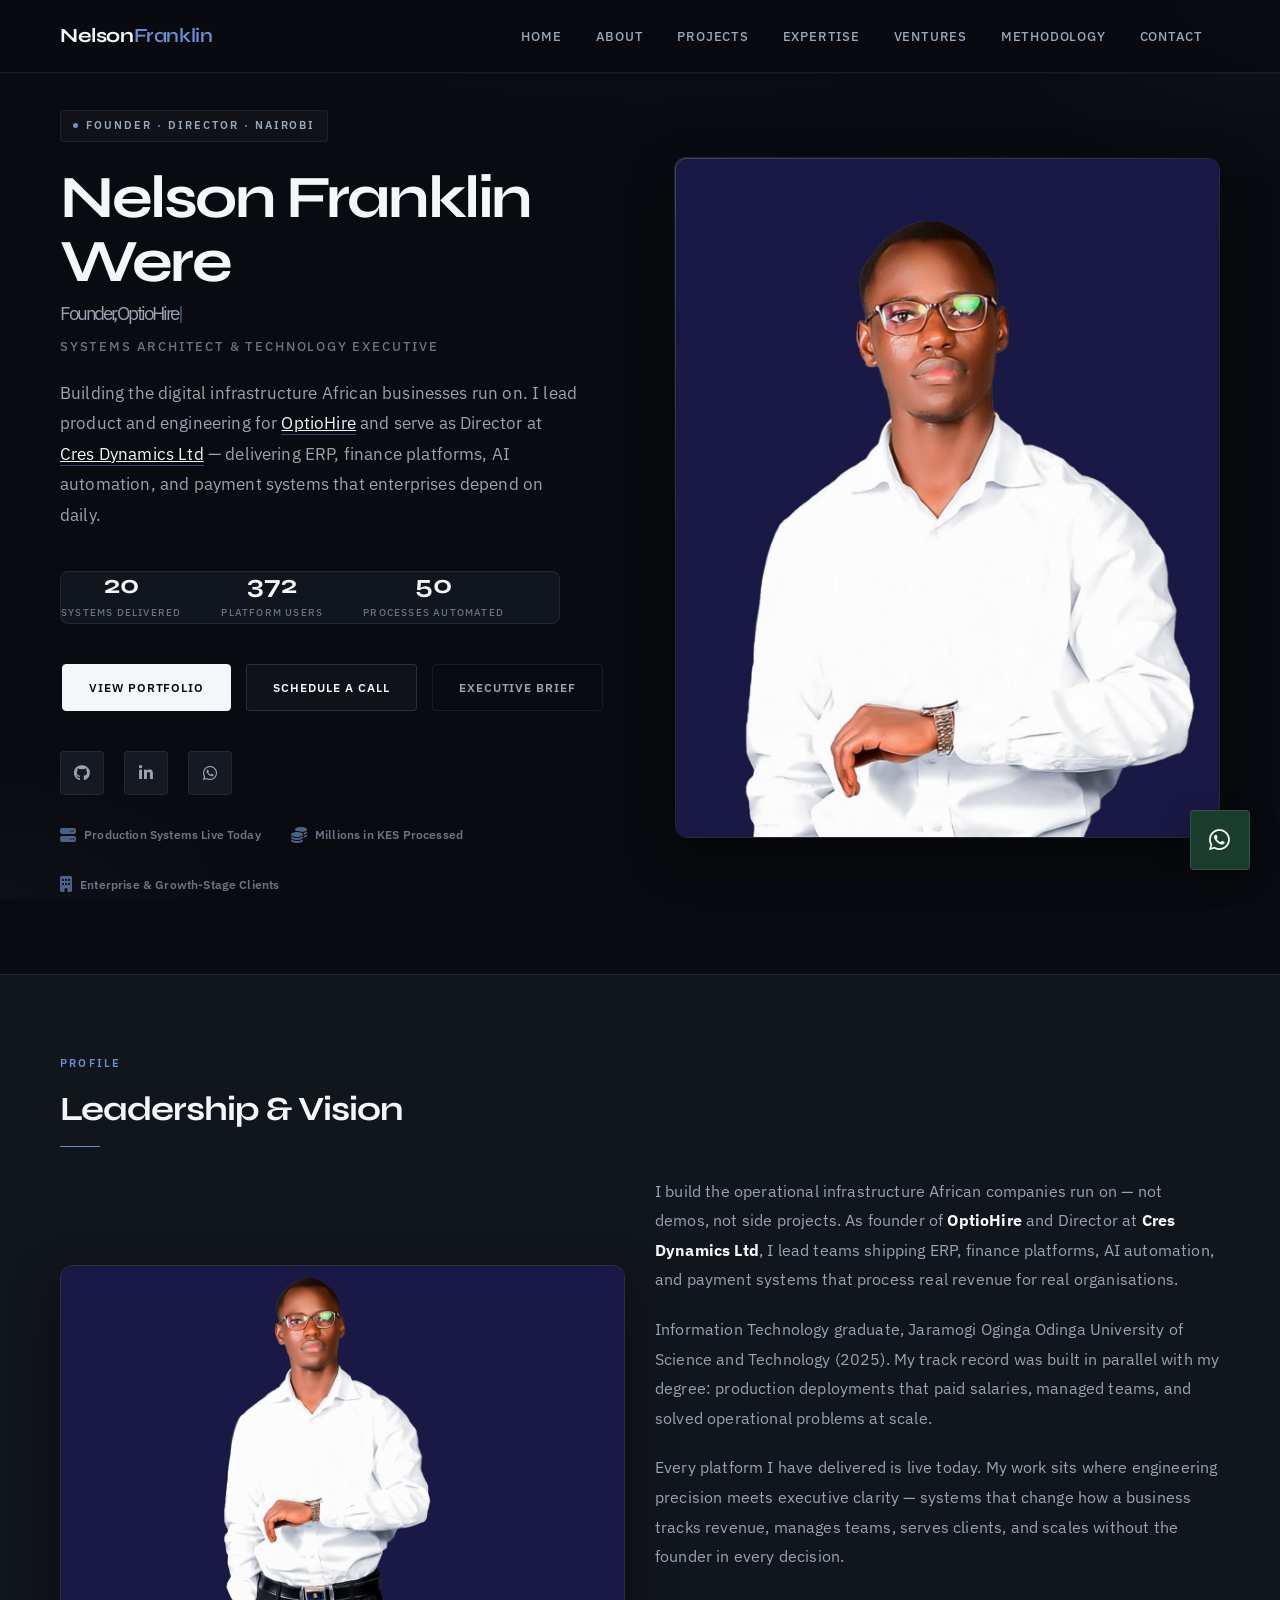
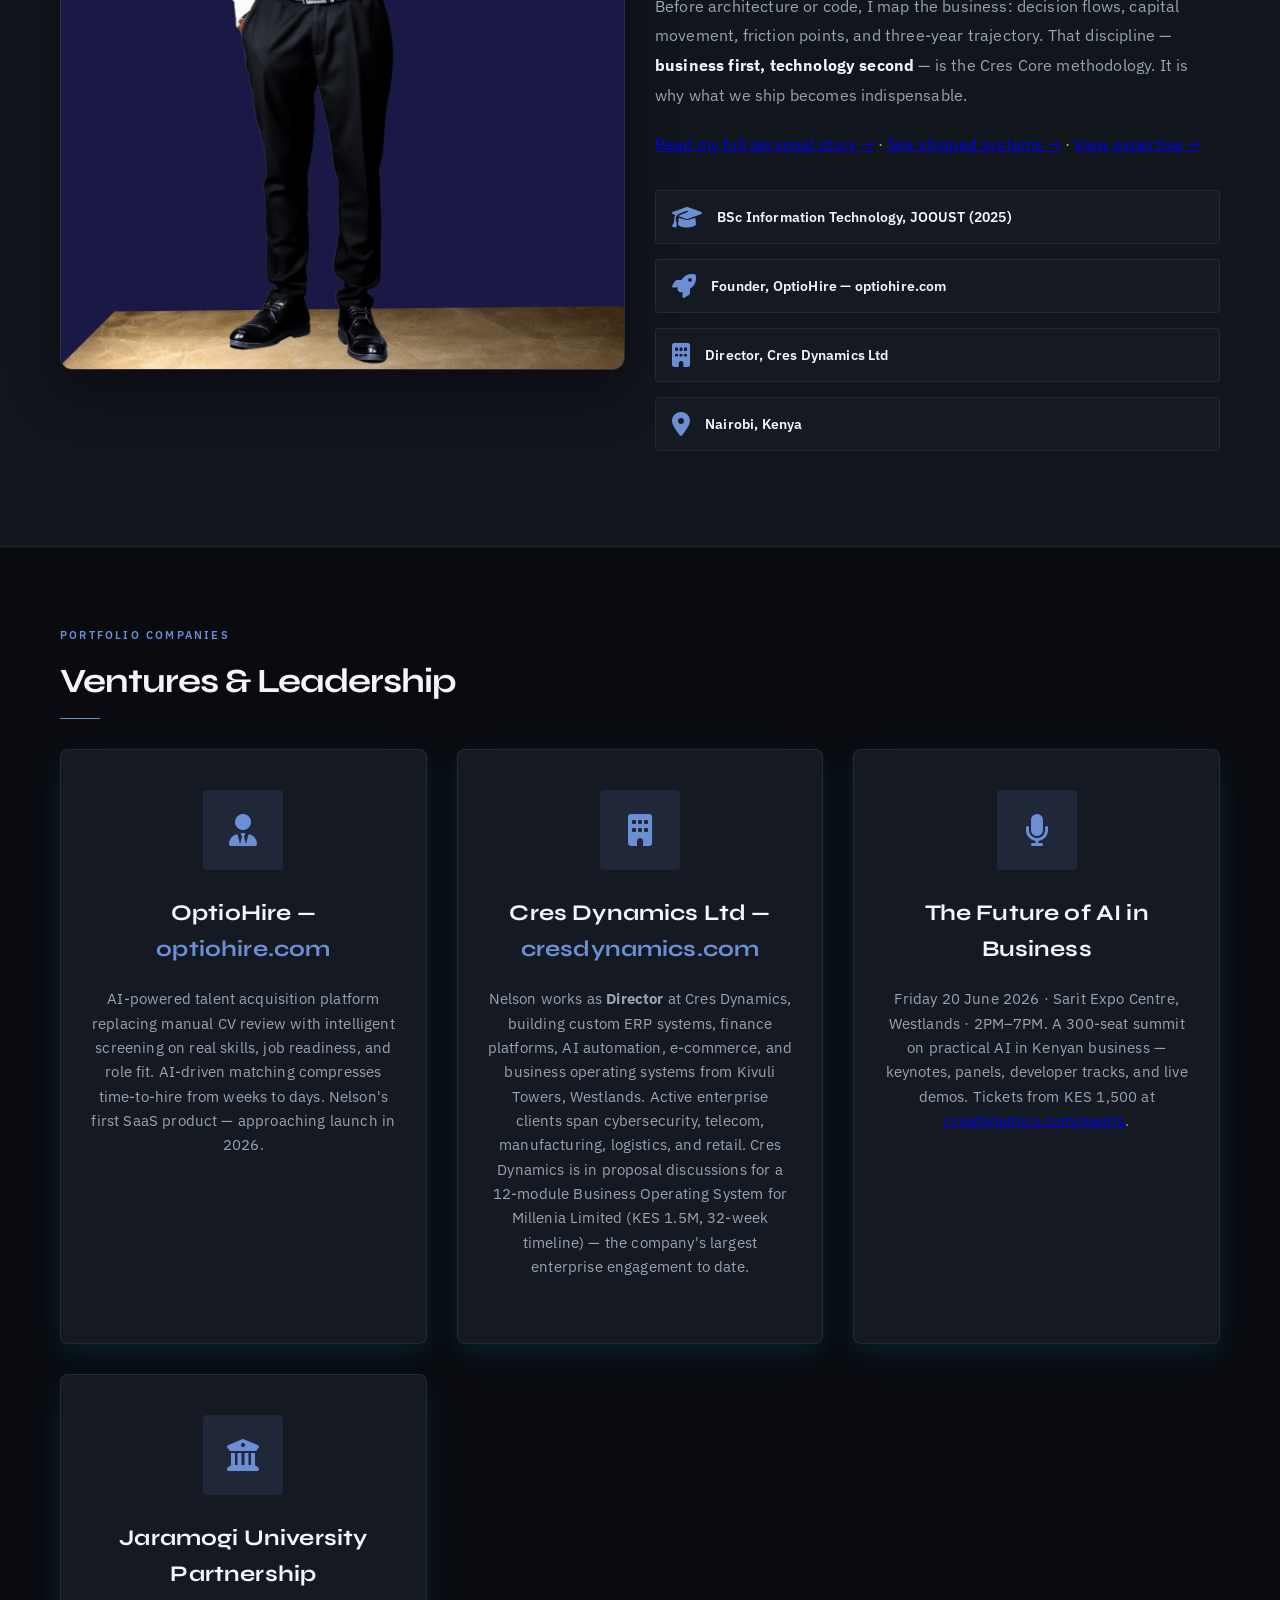
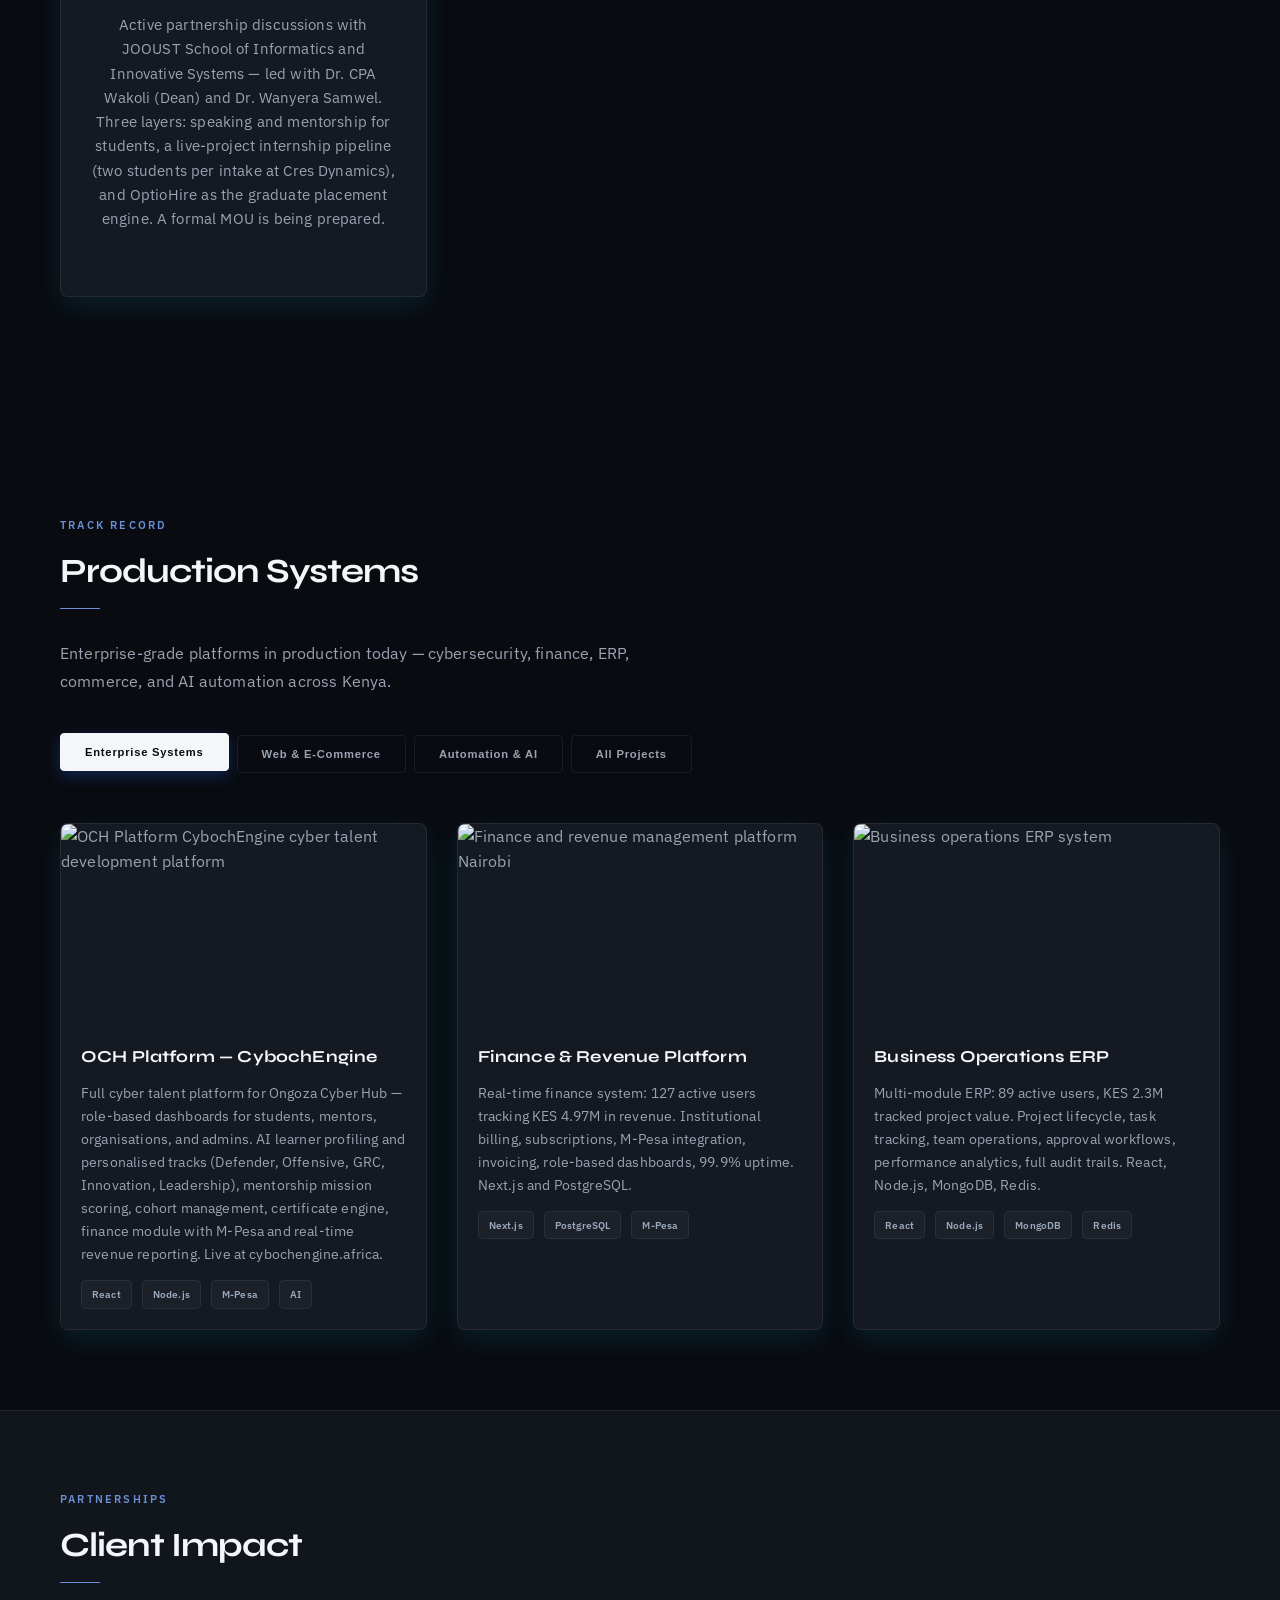
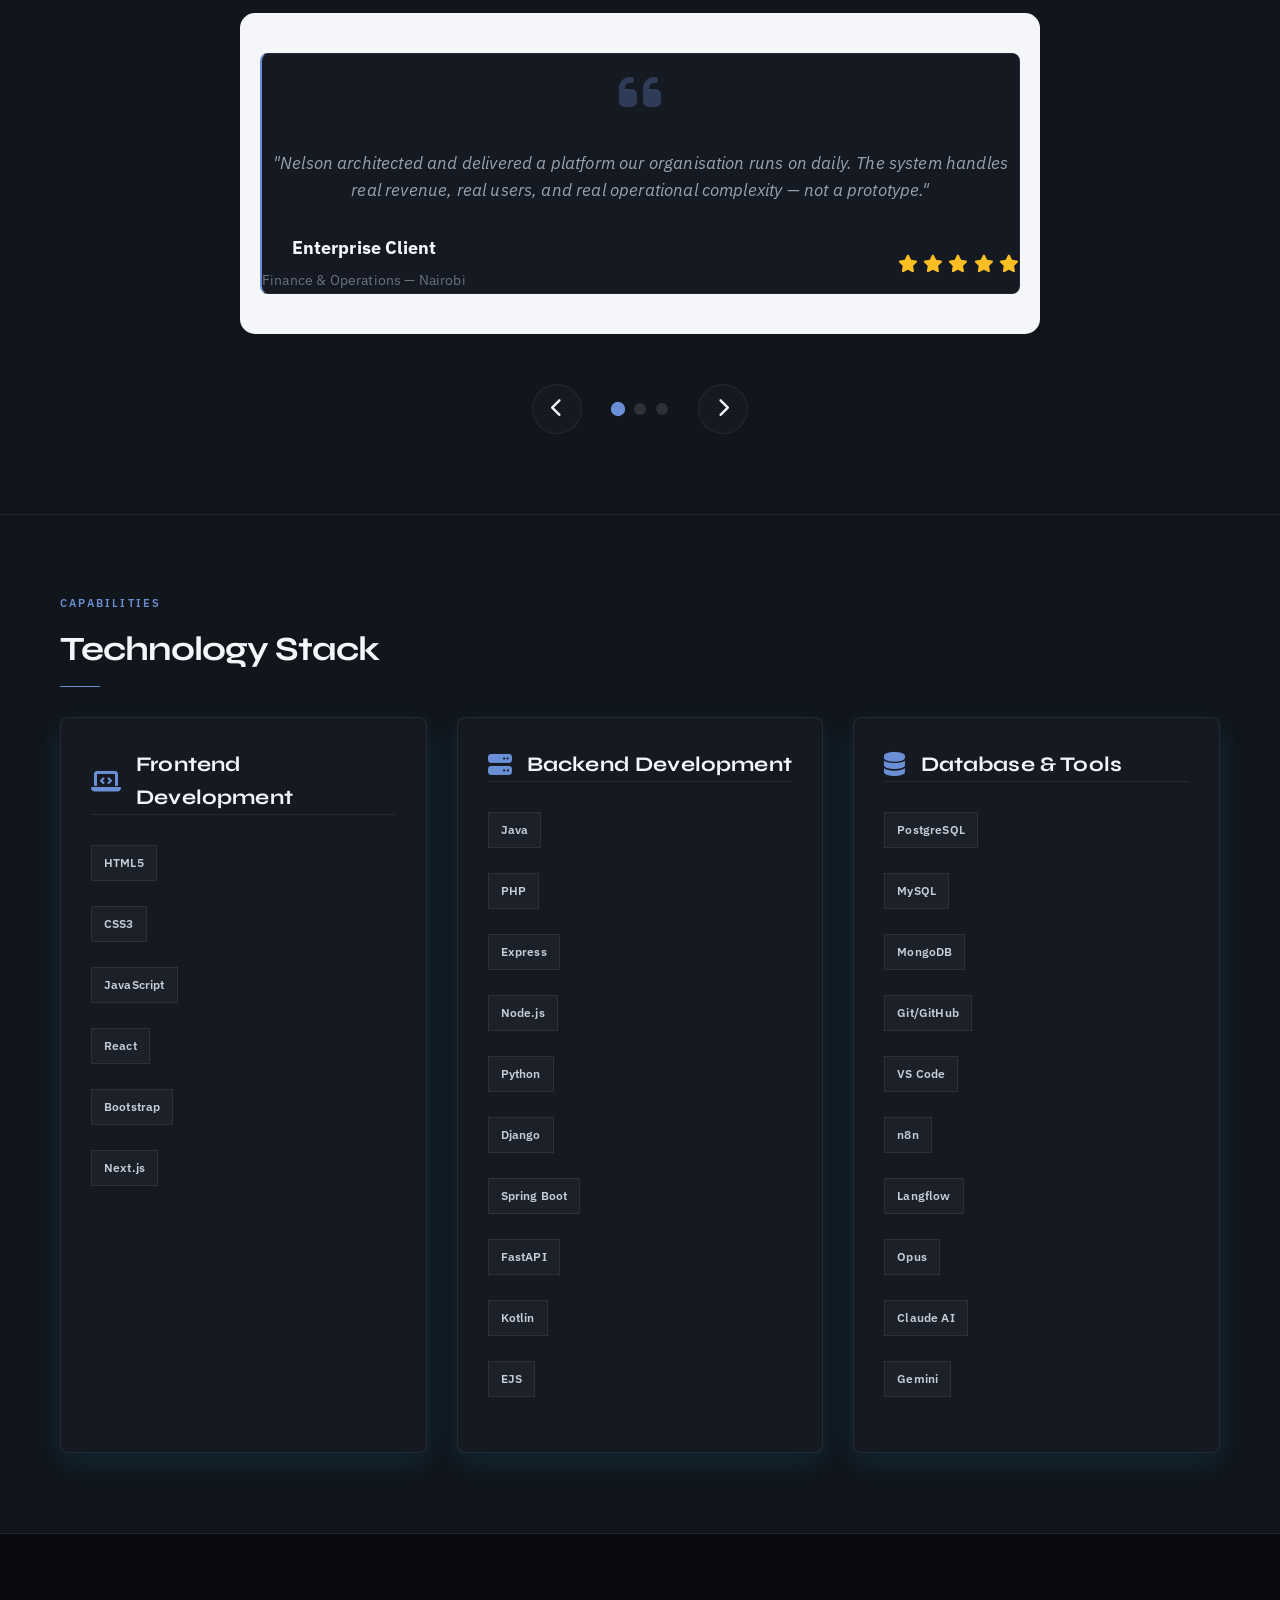
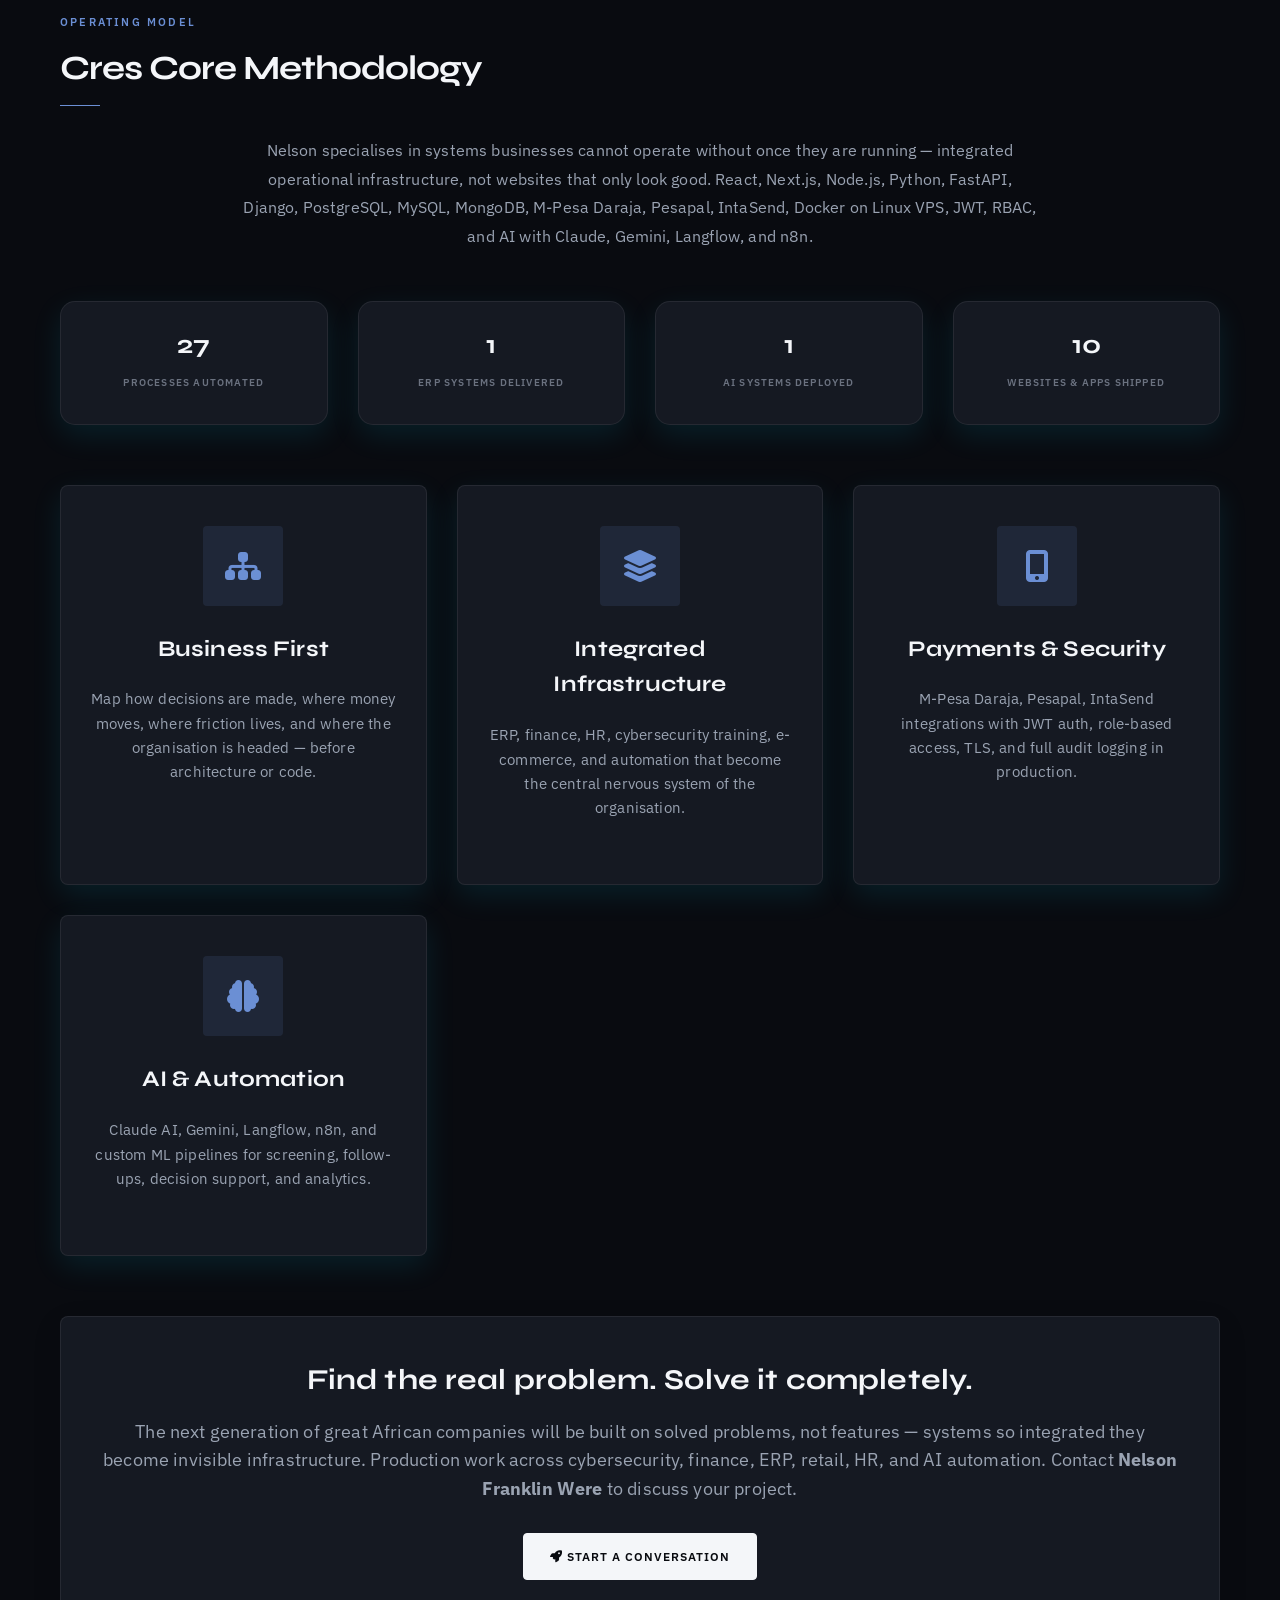
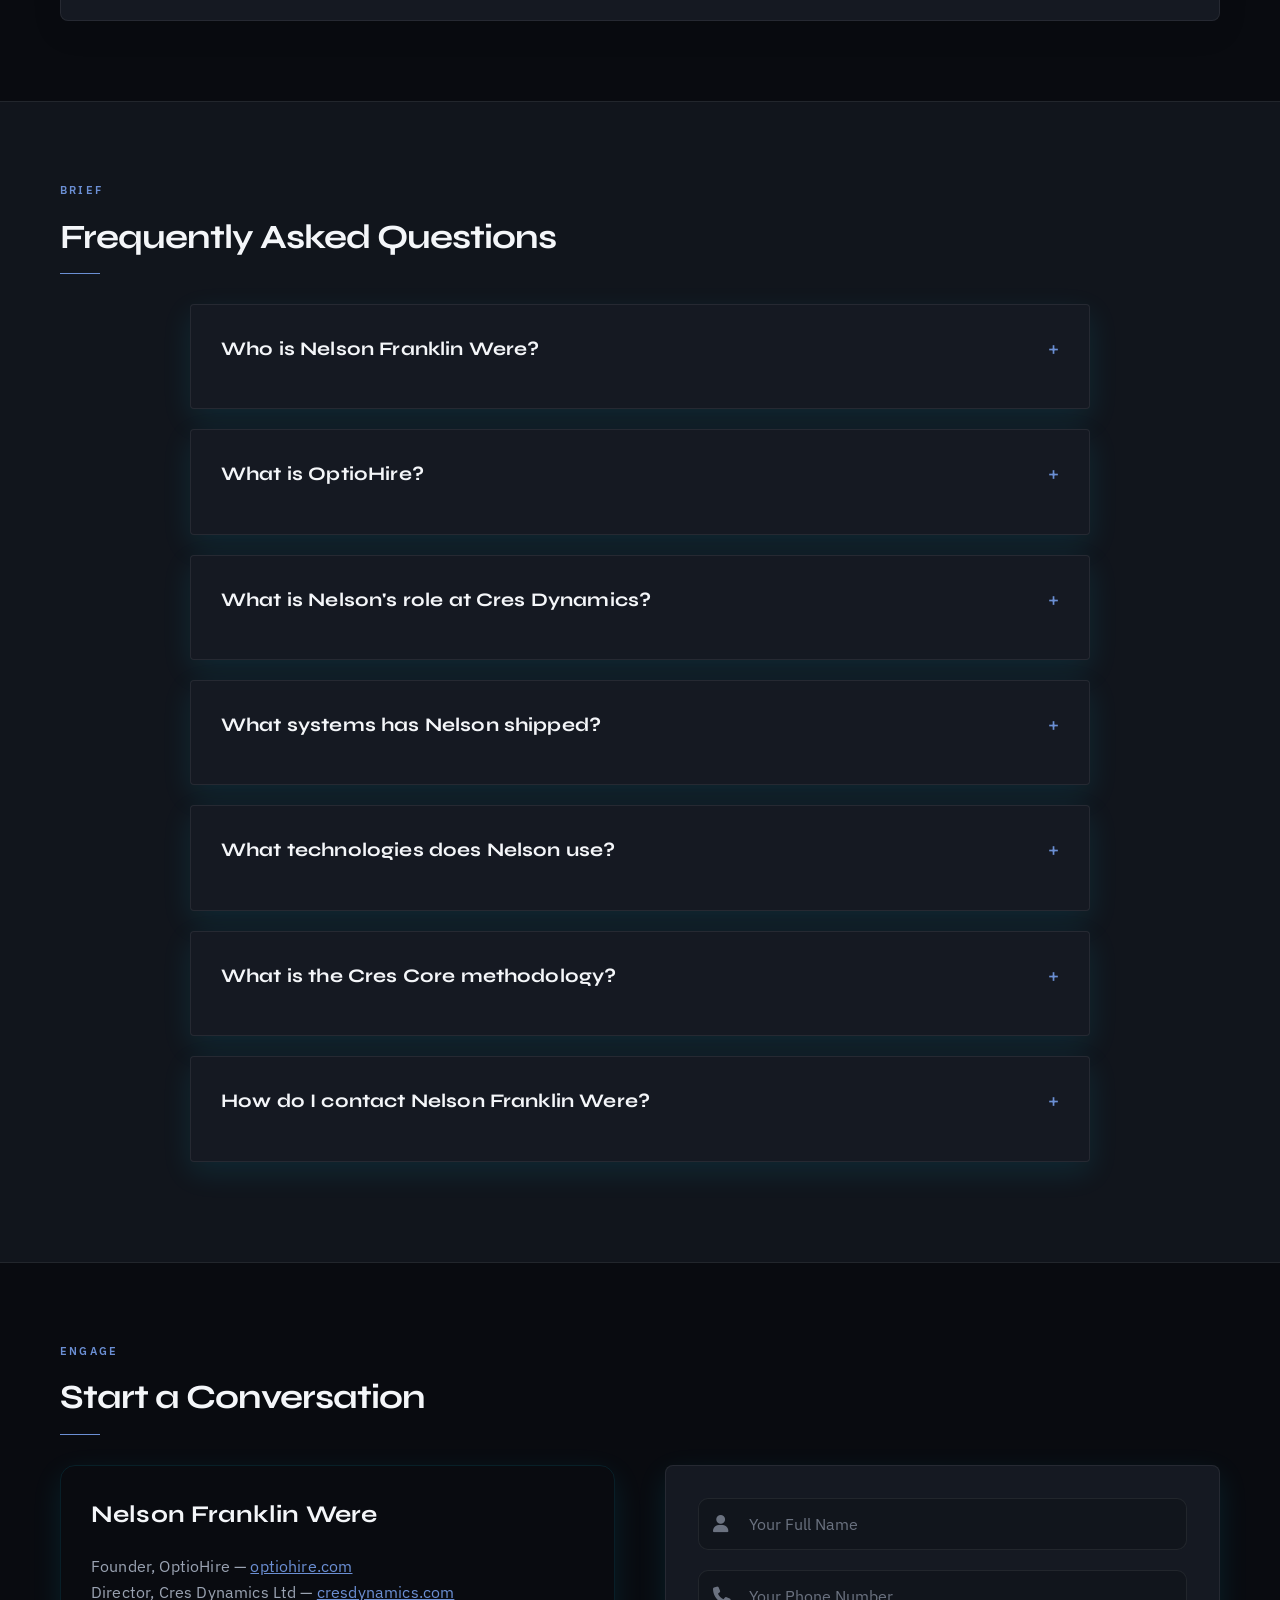
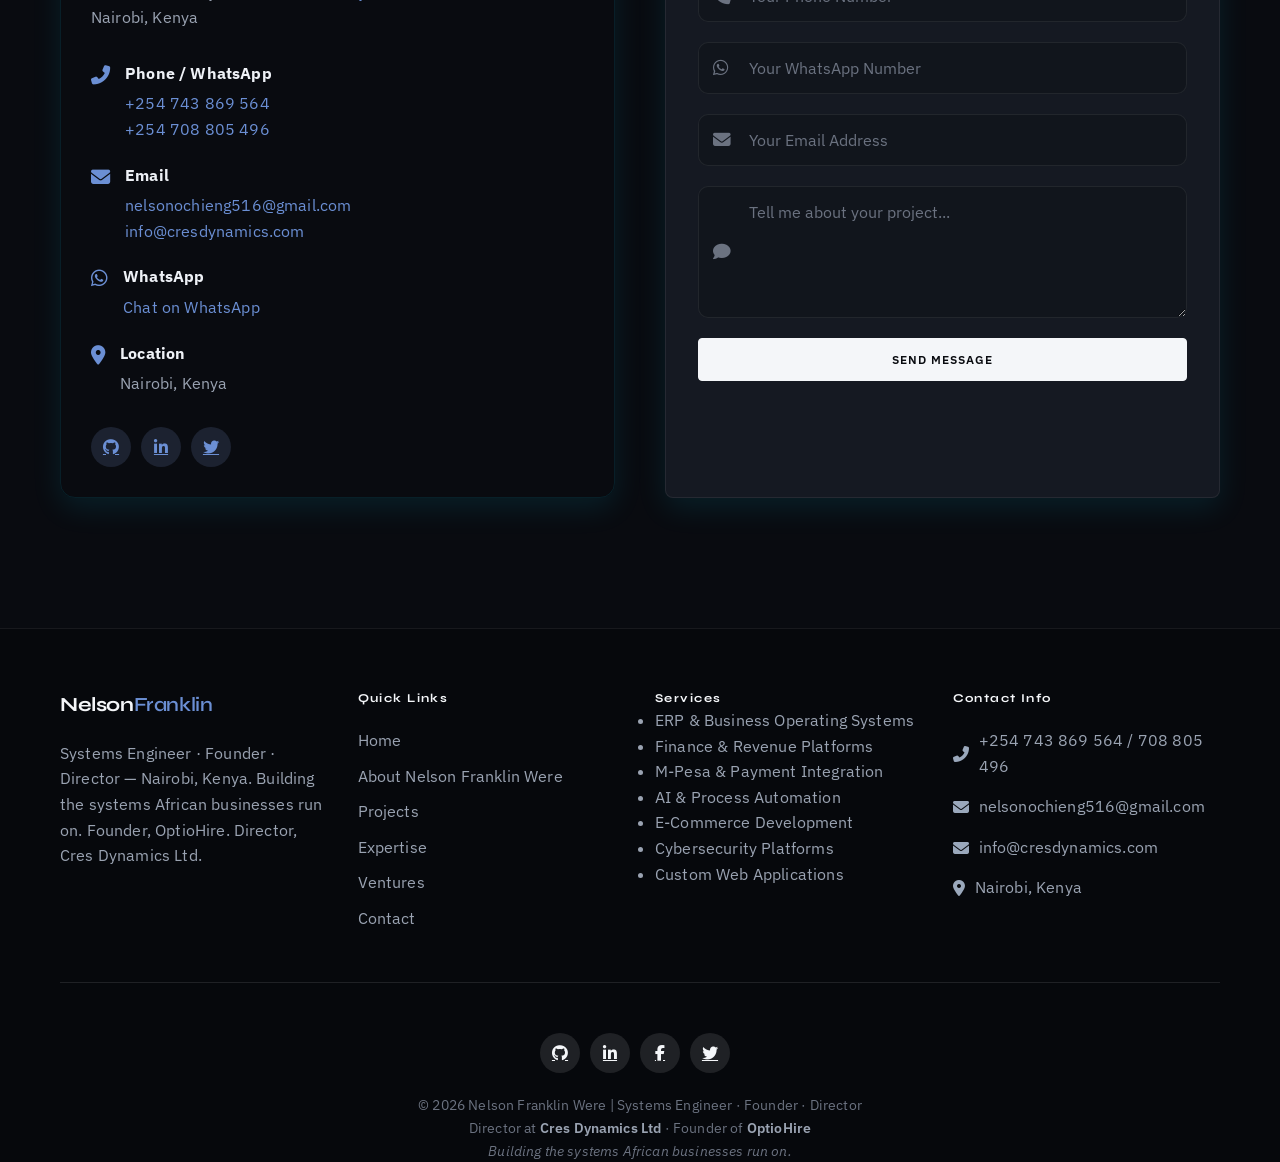
==== commit f518ae26: "Add SEO pages and refresh portfolio for Nelson Franklin Were. Dedicated about, projects, and experti" ====
--- a/index.html
+++ b/index.html
@@ -5,9 +5,9 @@
         <meta name="viewport" content="width=device-width, initial-scale=1.0">
       
         <!-- Primary SEO Meta -->
-        <title>Nelson Franklin Were | Technology Executive · Founder · Director | Nairobi</title>
-        <meta name="description" content="Nelson Franklin Were — Technology executive, founder, and director in Nairobi. OptioHire · Cres Dynamics Ltd. Enterprise ERP, finance platforms, AI automation, and M-Pesa infrastructure in production across Kenya.">
-        <meta name="keywords" content="Nelson Ochieng Were, Nelson Franklin Were, systems engineer nairobi, software engineer nairobi, full stack developer nairobi, ERP developer kenya, M-Pesa integration developer, OptioHire, Cres Dynamics, business automation nairobi, Next.js developer nairobi, PostgreSQL developer kenya">
+        <title>Nelson Franklin Were | Founder · Director Cres Dynamics | Technology Executive Nairobi</title>
+        <meta name="description" content="Official site of Nelson Franklin Were — technology founder, Director at Cres Dynamics Ltd, and builder of production ERP, finance, and AI systems in Nairobi, Kenya. OptioHire founder.">
+        <meta name="keywords" content="Nelson Franklin Were, Nelson Franklin Were Nairobi, Nelson Franklin Were website, Director Cres Dynamics, Nelson Franklin Were Cres Dynamics, Nelson Ochieng Were, OptioHire founder, Nelson Franklin Were projects, Nelson Franklin Were expertise, systems engineer Kenya, ERP developer Nairobi">
         <meta name="author" content="Nelson Franklin Were">
         <meta name="geo.region" content="KE-110">
         <meta name="geo.placename" content="Nairobi">
@@ -45,6 +45,7 @@
         <link href="https://fonts.googleapis.com/css2?family=IBM+Plex+Sans:wght@400;500;600&family=Syne:wght@600;700;800&display=swap" rel="stylesheet">
         <link rel="stylesheet" href="style.css">
         <link rel="stylesheet" href="executive-theme.css">
+        <link rel="stylesheet" href="pages.css">
         <link rel="stylesheet" href="https://cdnjs.cloudflare.com/ajax/libs/font-awesome/6.4.0/css/all.min.css">
         <link rel="icon" href="/images/favicon.png" type="image/png">
       
@@ -68,7 +69,18 @@
           "@context": "https://schema.org",
           "@graph": [
             {
+              "@type": "WebSite",
+              "@id": "https://nelson.strivego.online#website",
+              "name": "Nelson Franklin Were",
+              "alternateName": "Nelson Franklin Were — Official Portfolio",
+              "url": "https://nelson.strivego.online",
+              "description": "Official website of Nelson Franklin Were. Founder, Director at Cres Dynamics Ltd, Nairobi Kenya.",
+              "publisher": { "@id": "https://nelson.strivego.online#person" },
+              "inLanguage": "en-KE"
+            },
+            {
               "@type": "Person",
+              "@id": "https://nelson.strivego.online#person",
               "name": "Nelson Franklin Were",
               "alternateName": ["Nelson Ochieng Were", "Nelson Frank"],
               "jobTitle": "Technology Executive, Founder, Director",
@@ -311,16 +323,15 @@
     <!-- Header/Navigation -->
     <header class="header">
         <div class="container">
-            <a href="#" class="logo">Nelson<span>Franklin</span></a>
+            <a href="index.html" class="logo">Nelson<span>Franklin</span></a>
             <nav class="navbar">
                 <ul class="nav-list">
-                    <li><a href="#home" class="nav-link active">Home</a></li>
-                    <li><a href="#about" class="nav-link">About</a></li>
-                    <li><a href="#projects" class="nav-link">Projects</a></li>
-                    <li><a href="#skills" class="nav-link">Skills</a></li>
+                    <li><a href="index.html" class="nav-link active">Home</a></li>
+                    <li><a href="about.html" class="nav-link">About</a></li>
+                    <li><a href="projects.html" class="nav-link">Projects</a></li>
+                    <li><a href="expertise.html" class="nav-link">Expertise</a></li>
                     <li><a href="#ventures" class="nav-link">Ventures</a></li>
                     <li><a href="#methodology" class="nav-link">Methodology</a></li>
-                    <li><a href="#faq" class="nav-link">FAQ</a></li>
                     <li><a href="#contact" class="nav-link">Contact</a></li>
                 </ul>
                 <div class="theme-toggle">
@@ -416,6 +427,7 @@
                     <p>Information Technology graduate, Jaramogi Oginga Odinga University of Science and Technology (2025). My track record was built in parallel with my degree: production deployments that paid salaries, managed teams, and solved operational problems at scale.</p>
                     <p>Every platform I have delivered is live today. My work sits where engineering precision meets executive clarity — systems that change how a business tracks revenue, manages teams, serves clients, and scales without the founder in every decision.</p>
                     <p>Before architecture or code, I map the business: decision flows, capital movement, friction points, and three-year trajectory. That discipline — <strong>business first, technology second</strong> — is the Cres Core methodology. It is why what we ship becomes indispensable.</p>
+                    <p><a href="about.html">Read my full personal story →</a> · <a href="projects.html">See shipped systems →</a> · <a href="expertise.html">View expertise →</a></p>
                     <div class="about-details">
                         <div class="detail-item">
                             <i class="fas fa-graduation-cap"></i>
@@ -1086,7 +1098,7 @@
                 <div class="faq-item">
                     <h3 class="faq-question">Who is Nelson Franklin Were?</h3>
                     <div class="faq-answer">
-                        <p>Nelson Franklin Were (also known as Nelson Ochieng Were for search) is a Nairobi-based systems engineer, software architect, and entrepreneur. He is founder of OptioHire at optiohire.com and Director at Cres Dynamics Ltd, building production ERP, finance, and AI automation systems for Kenyan businesses.</p>
+                        <p>Nelson Franklin Were is founder of OptioHire and Director at Cres Dynamics Ltd. <a href="about.html">Read his personal story</a>, <a href="projects.html">view shipped systems</a>, or <a href="expertise.html">explore his expertise</a>.</p>
                     </div>
                 </div>
                 
@@ -1257,10 +1269,11 @@
 
     <!-- SEO Content Section (Hidden but accessible to search engines) -->
     <section class="seo-content" style="position: absolute; left: -9999px; width: 1px; height: 1px; overflow: hidden;">
-        <h1>Nelson Franklin Were — Nelson Ochieng Were — Systems Engineer Nairobi Kenya</h1>
-        <p>Nelson Ochieng Were, known professionally as Nelson Franklin Were, is a Nairobi systems engineer, software architect, and entrepreneur. Founder of OptioHire (optiohire.com). Director at Cres Dynamics Ltd. Production ERP, finance platforms, M-Pesa integrations, and AI automation for Kenyan enterprises.</p>
-        <h2>Systems Engineer Nairobi</h2>
-        <p>Nelson Franklin Were builds integrated operational infrastructure — ERP, finance, cybersecurity training platforms, e-commerce, and AI automation — live in production across Nairobi and Kenya.</p>
+        <h1>Nelson Franklin Were — Official Website Nairobi Kenya</h1>
+        <p>Nelson Franklin Were is a technology founder and Director at Cres Dynamics Ltd in Nairobi, Kenya. Official portfolio: <a href="about.html">about Nelson Franklin Were</a>, <a href="projects.html">projects by Nelson Franklin Were</a>, <a href="expertise.html">expertise of Nelson Franklin Were</a>.</p>
+        <h2>Nelson Franklin Were Director Cres Dynamics</h2>
+        <p>Nelson Franklin Were works as Director at Cres Dynamics Ltd, building ERP, finance platforms, AI automation, and e-commerce for Kenyan enterprises from Westlands, Nairobi.</p>
+        <p>Read the full story on the <a href="about.html">About Nelson Franklin Were</a> page. See <a href="projects.html">shipped systems and websites</a> and <a href="expertise.html">technical expertise</a> including Director role at Cres Dynamics Ltd.</p>
         <h2>OptioHire optiohire.com</h2>
         <p>AI-powered talent acquisition platform founded by Nelson Franklin Were. Intelligent candidate screening on skills and role fit. Approaching launch 2026.</p>
         <h2>Cres Dynamics Ltd</h2>
@@ -1274,21 +1287,19 @@
         <div class="container">
             <div class="footer-content">
                 <div class="footer-about">
-                    <a href="#" class="logo">Nelson<span>Franklin</span></a>
+                    <a href="index.html" class="logo">Nelson<span>Franklin</span></a>
                     <p>Systems Engineer · Founder · Director — Nairobi, Kenya. Building the systems African businesses run on. Founder, OptioHire. Director, Cres Dynamics Ltd.</p>
                 </div>
                 
                 <div class="footer-links">
                     <h3>Quick Links</h3>
                     <ul>
-                        <li><a href="#home">Home</a></li>
-                        <li><a href="#about">About</a></li>
-                        <li><a href="#projects">Projects</a></li>
-                        <li><a href="#skills">Skills</a></li>
-                        <li><a href="#ventures">Ventures</a></li>
-                        <li><a href="#methodology">Methodology</a></li>
-                        <li><a href="#faq">FAQ</a></li>
-                        <li><a href="#contact">Contact</a></li>
+                        <li><a href="index.html">Home</a></li>
+                        <li><a href="about.html">About Nelson Franklin Were</a></li>
+                        <li><a href="projects.html">Projects</a></li>
+                        <li><a href="expertise.html">Expertise</a></li>
+                        <li><a href="index.html#ventures">Ventures</a></li>
+                        <li><a href="index.html#contact">Contact</a></li>
                     </ul>
                 </div>
                 <!-- Services Column -->
--- a/pages.css
+++ b/pages.css
@@ -0,0 +1,195 @@
+/* Standalone SEO pages — About, Projects, Expertise */
+
+body.executive-theme .page-hero {
+    padding: 130px 0 70px;
+    border-bottom: 1px solid var(--border-subtle);
+    background: transparent;
+}
+
+body.executive-theme .page-hero .container {
+    max-width: 820px;
+}
+
+body.executive-theme .page-hero h1 {
+    font-family: var(--font-display);
+    font-size: clamp(2rem, 5vw, 3rem);
+    font-weight: 700;
+    letter-spacing: -0.04em;
+    color: var(--white);
+    line-height: 1.1;
+    margin-bottom: 1rem;
+}
+
+body.executive-theme .page-hero .page-lead {
+    font-size: 1.125rem;
+    line-height: 1.8;
+    color: var(--gray);
+    max-width: 640px;
+}
+
+body.executive-theme .page-hero .page-tags {
+    display: flex;
+    flex-wrap: wrap;
+    gap: 8px;
+    margin-top: 1.5rem;
+}
+
+body.executive-theme .page-tag {
+    font-size: 0.6875rem;
+    font-weight: 600;
+    letter-spacing: 0.1em;
+    text-transform: uppercase;
+    padding: 6px 12px;
+    border: 1px solid var(--border-subtle);
+    border-radius: var(--radius-sm);
+    color: var(--secondary-color);
+    background: rgba(255, 255, 255, 0.03);
+}
+
+body.executive-theme .page-body {
+    padding: 70px 0 90px;
+}
+
+body.executive-theme .page-body .container {
+    max-width: 820px;
+}
+
+body.executive-theme .page-body h2 {
+    font-family: var(--font-display);
+    font-size: 1.5rem;
+    font-weight: 700;
+    color: var(--white);
+    letter-spacing: -0.02em;
+    margin: 2.5rem 0 1rem;
+}
+
+body.executive-theme .page-body h2:first-child {
+    margin-top: 0;
+}
+
+body.executive-theme .page-body h3 {
+    font-family: var(--font-display);
+    font-size: 1.15rem;
+    color: var(--white);
+    margin: 2rem 0 0.75rem;
+}
+
+body.executive-theme .page-body p {
+    color: var(--gray);
+    font-size: 1.0625rem;
+    line-height: 1.85;
+    margin-bottom: 1.25rem;
+}
+
+body.executive-theme .page-body ul {
+    margin: 0 0 1.5rem 1.25rem;
+    color: var(--gray);
+    line-height: 1.85;
+}
+
+body.executive-theme .page-body li {
+    margin-bottom: 0.5rem;
+}
+
+body.executive-theme .page-body a {
+    color: var(--white);
+    border-bottom: 1px solid var(--border-accent);
+    text-decoration: none;
+}
+
+body.executive-theme .page-body a:hover {
+    color: var(--primary-color);
+}
+
+body.executive-theme .page-body strong {
+    color: var(--white);
+    font-weight: 600;
+}
+
+body.executive-theme .page-card {
+    background: var(--card-bg);
+    border: 1px solid var(--border-subtle);
+    border-radius: var(--radius-md);
+    padding: 1.75rem;
+    margin: 1.5rem 0;
+}
+
+body.executive-theme .page-card h3 {
+    margin-top: 0;
+}
+
+body.executive-theme .page-stats {
+    display: grid;
+    grid-template-columns: repeat(auto-fit, minmax(140px, 1fr));
+    gap: 1px;
+    background: var(--border-subtle);
+    border: 1px solid var(--border-subtle);
+    border-radius: var(--radius-md);
+    overflow: hidden;
+    margin: 2rem 0;
+}
+
+body.executive-theme .page-stat {
+    background: var(--card-bg);
+    padding: 1.25rem;
+    text-align: left;
+}
+
+body.executive-theme .page-stat strong {
+    display: block;
+    font-family: var(--font-display);
+    font-size: 1.5rem;
+    color: var(--white);
+    margin-bottom: 0.25rem;
+}
+
+body.executive-theme .page-stat span {
+    font-size: 0.65rem;
+    letter-spacing: 0.1em;
+    text-transform: uppercase;
+    color: var(--dark-gray);
+}
+
+body.executive-theme .page-cta {
+    margin-top: 3rem;
+    padding: 2rem;
+    border: 1px solid var(--border-subtle);
+    border-radius: var(--radius-md);
+    background: var(--card-bg);
+}
+
+body.executive-theme .page-cta p {
+    margin-bottom: 1.25rem;
+}
+
+body.executive-theme .page-nav-links {
+    display: flex;
+    flex-wrap: wrap;
+    gap: 12px;
+    margin-top: 3rem;
+    padding-top: 2rem;
+    border-top: 1px solid var(--border-subtle);
+}
+
+body.executive-theme .breadcrumb {
+    font-size: 0.75rem;
+    letter-spacing: 0.06em;
+    text-transform: uppercase;
+    color: var(--dark-gray);
+    margin-bottom: 1.25rem;
+}
+
+body.executive-theme .breadcrumb a {
+    color: var(--gray);
+    text-decoration: none;
+    border: none;
+}
+
+body.executive-theme .breadcrumb a:hover {
+    color: var(--white);
+}
+
+body.executive-theme .nav-link.current {
+    color: var(--white);
+    box-shadow: inset 0 -2px 0 var(--primary-color);
+}
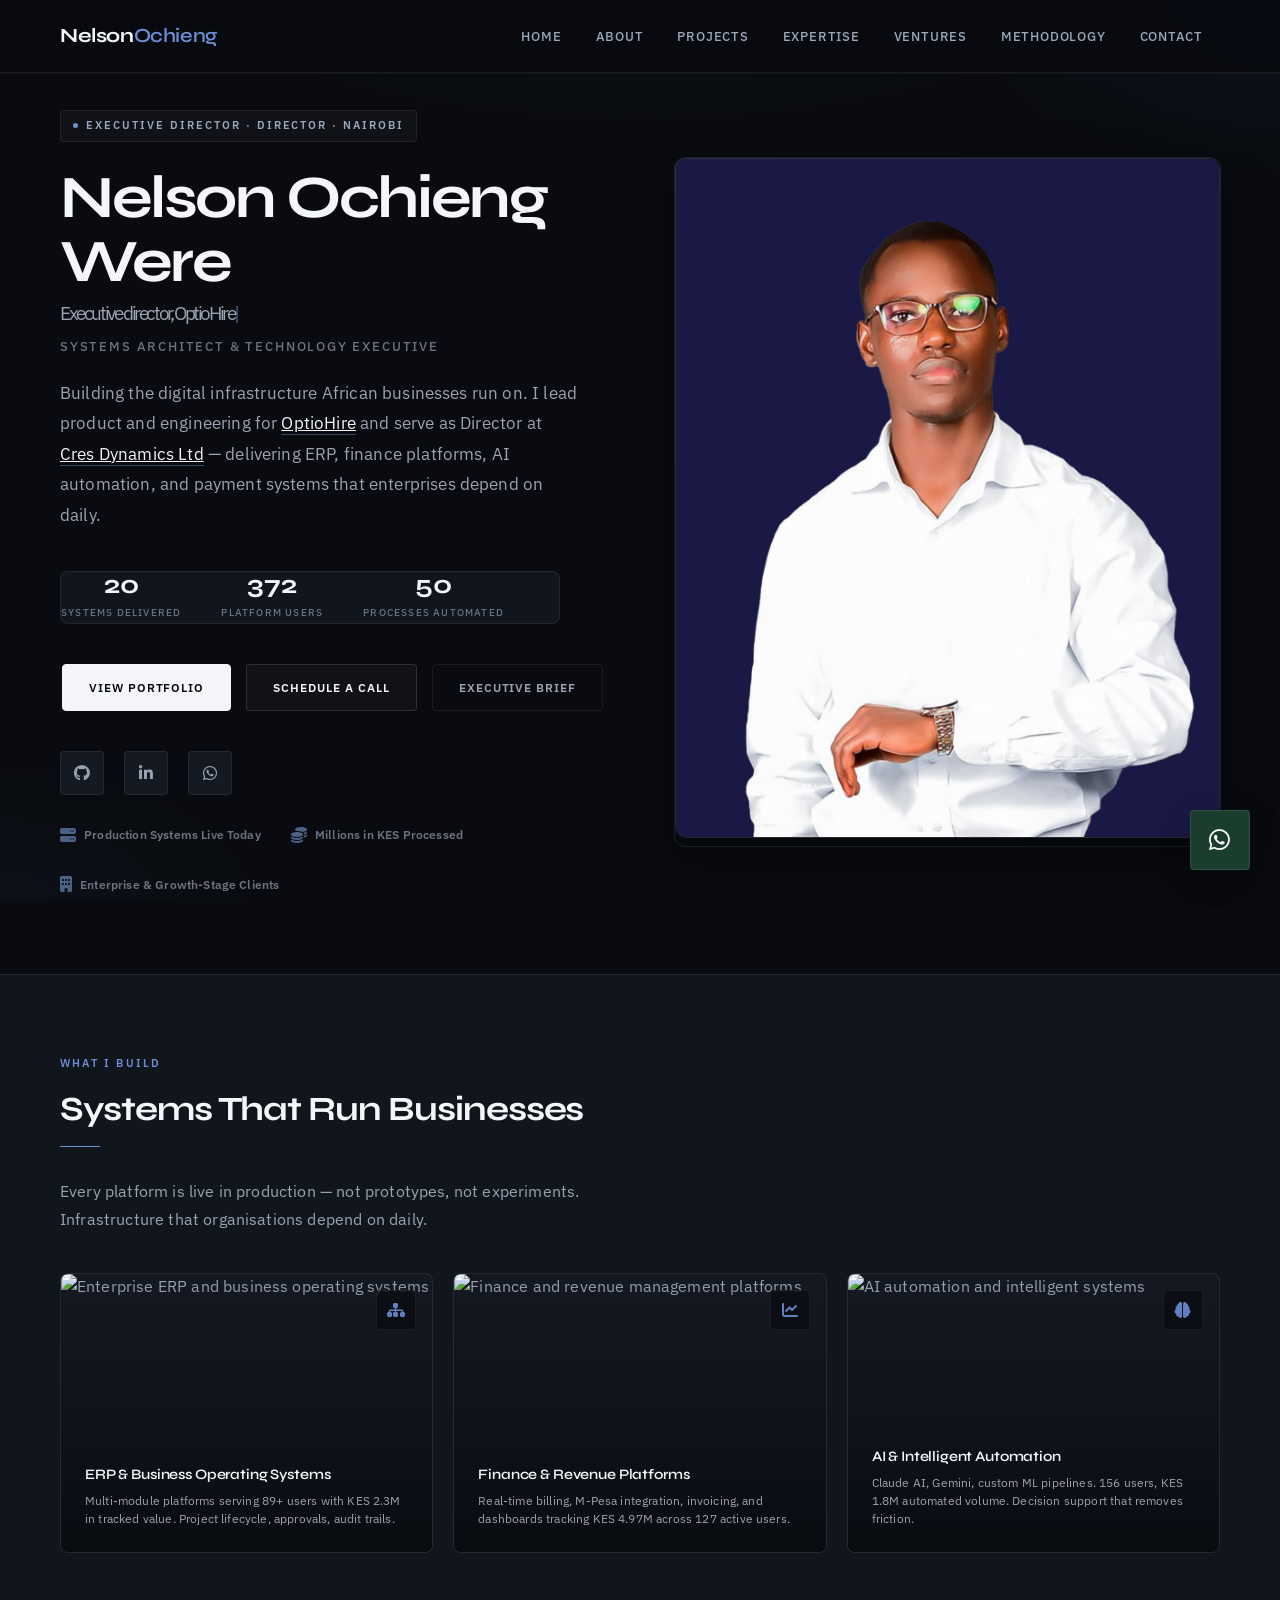
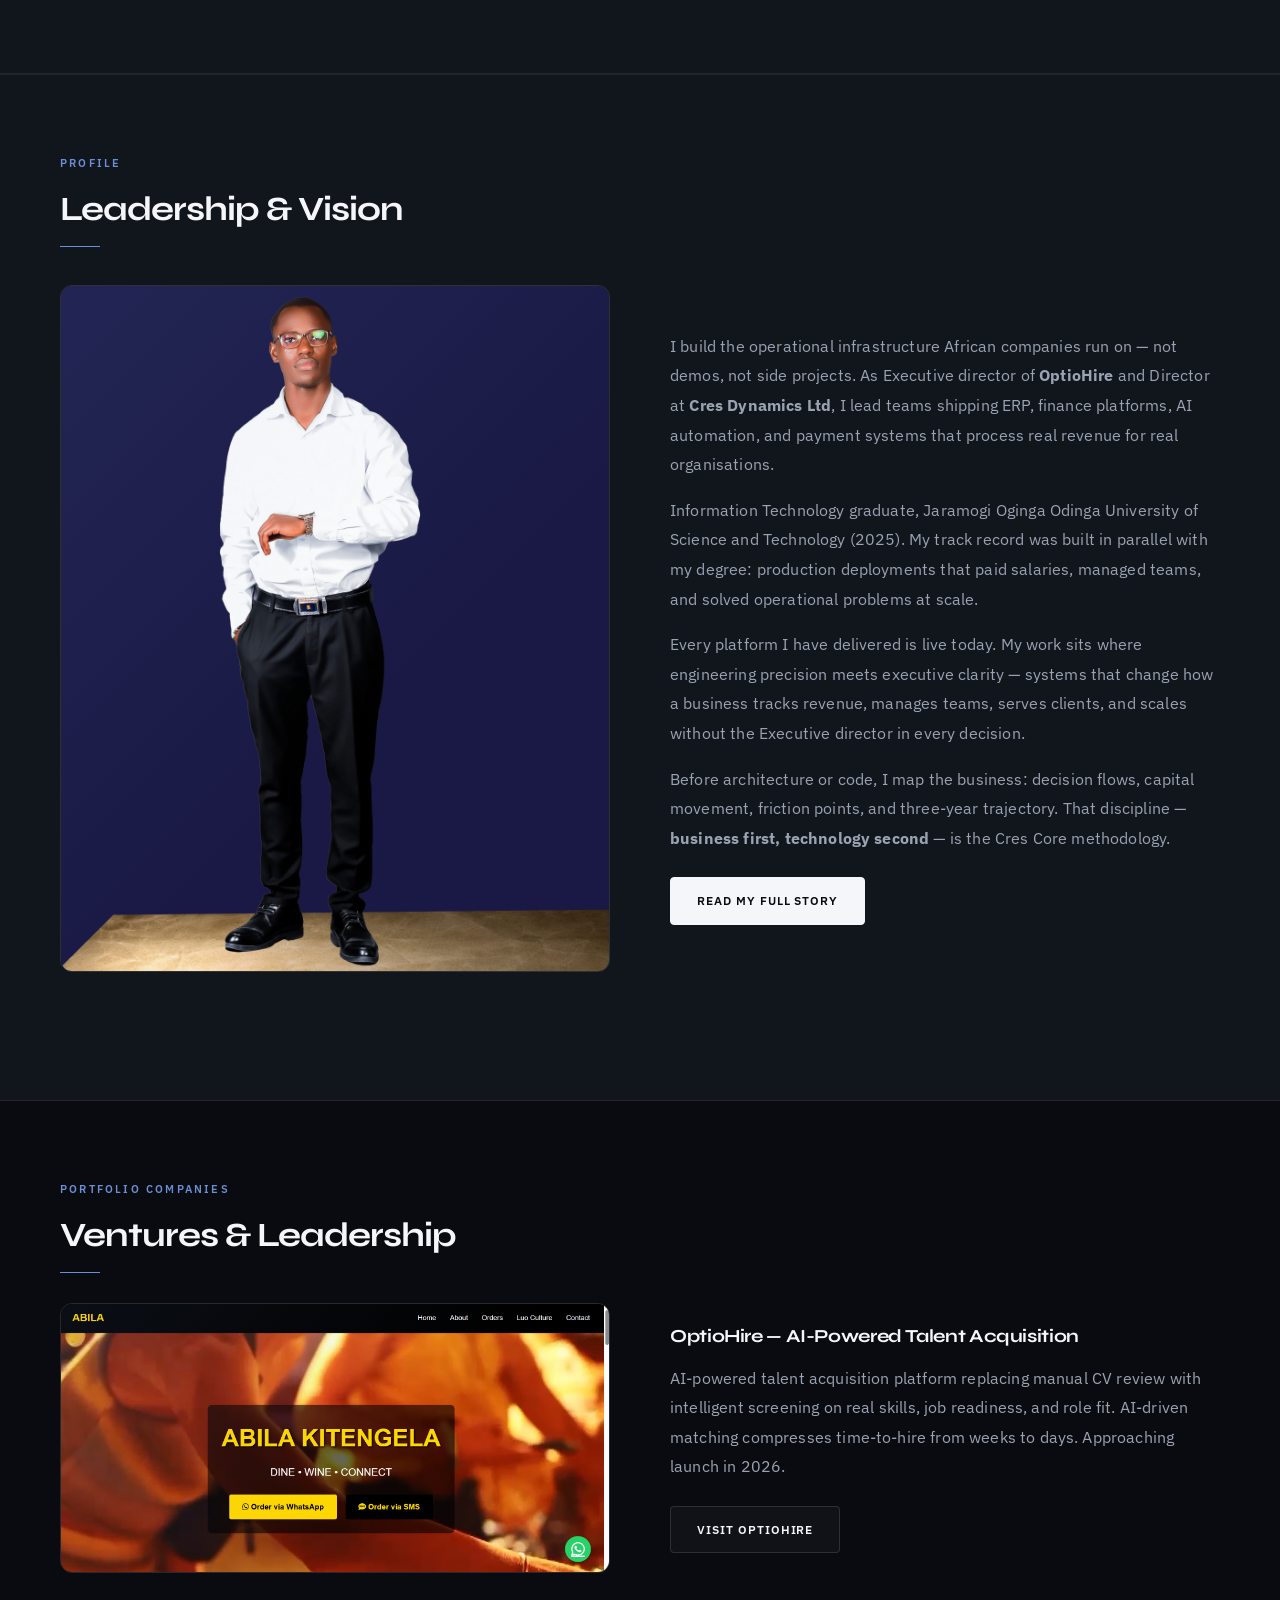
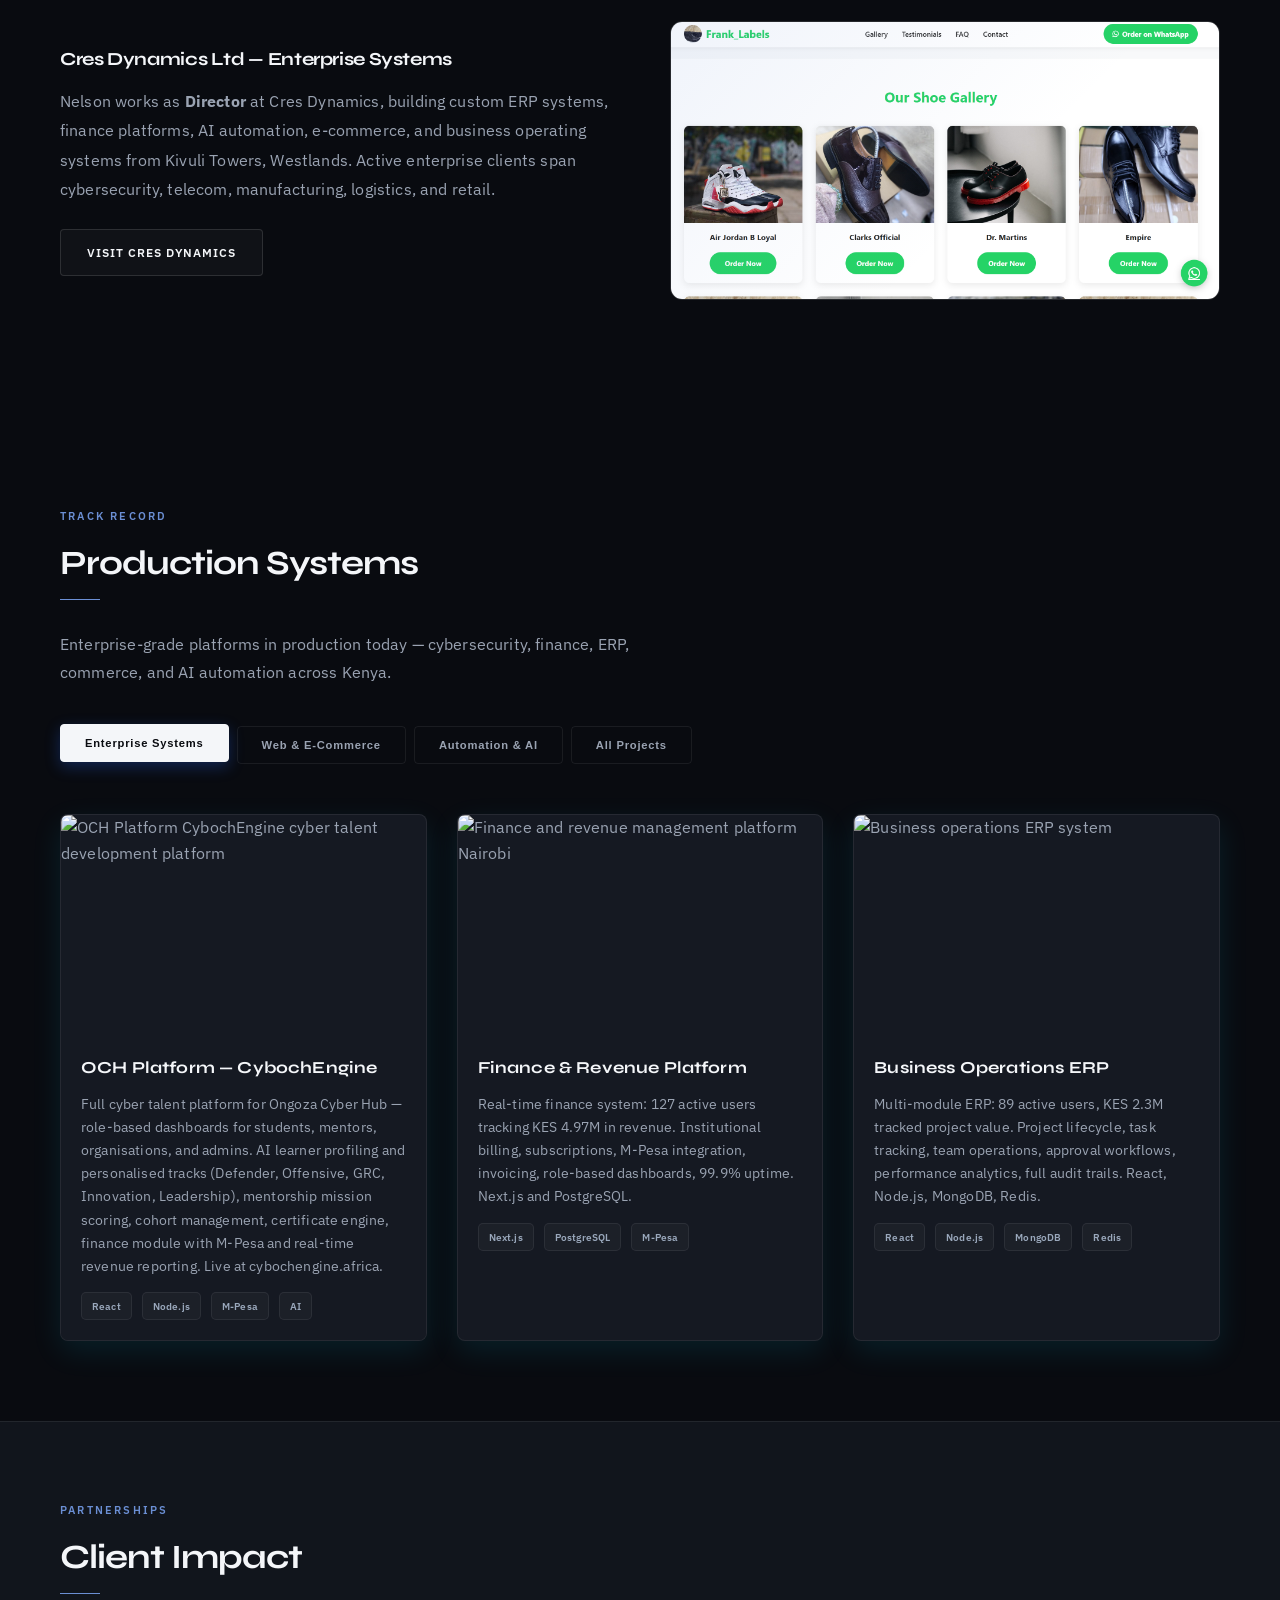
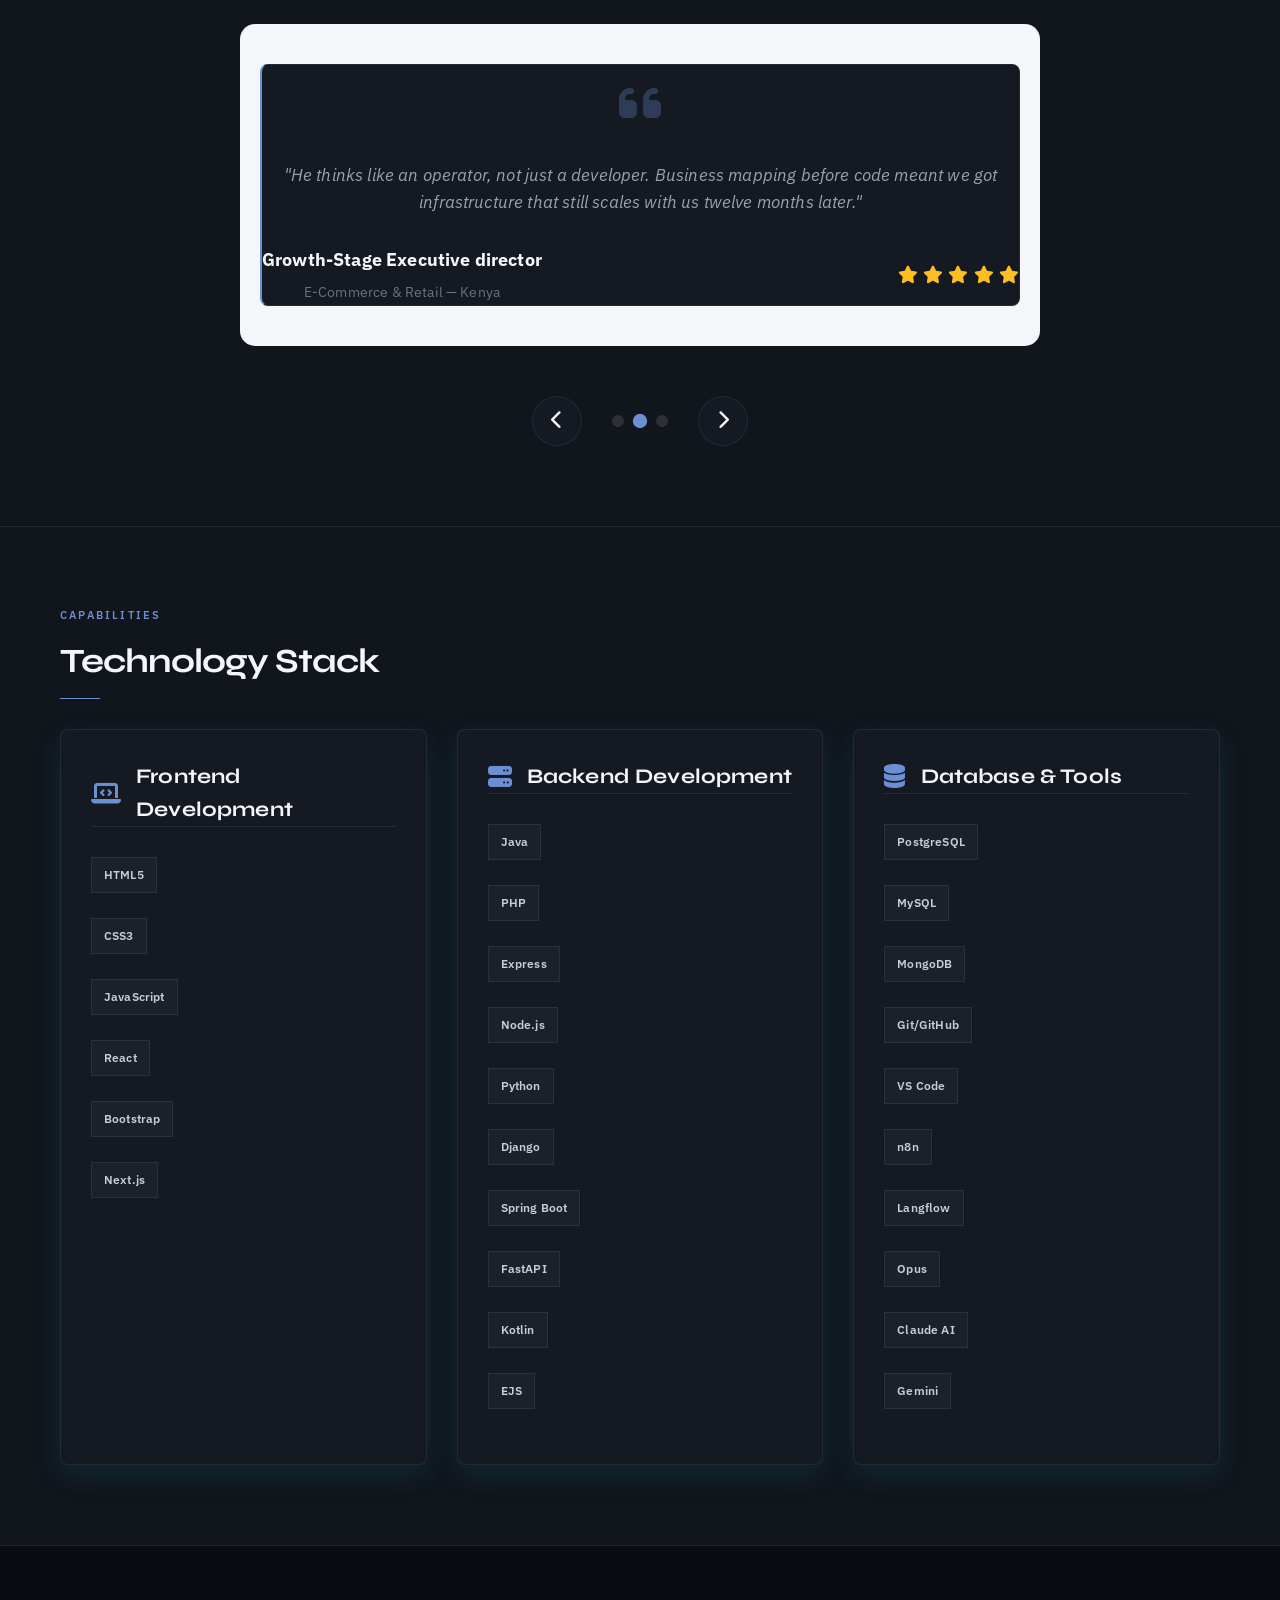
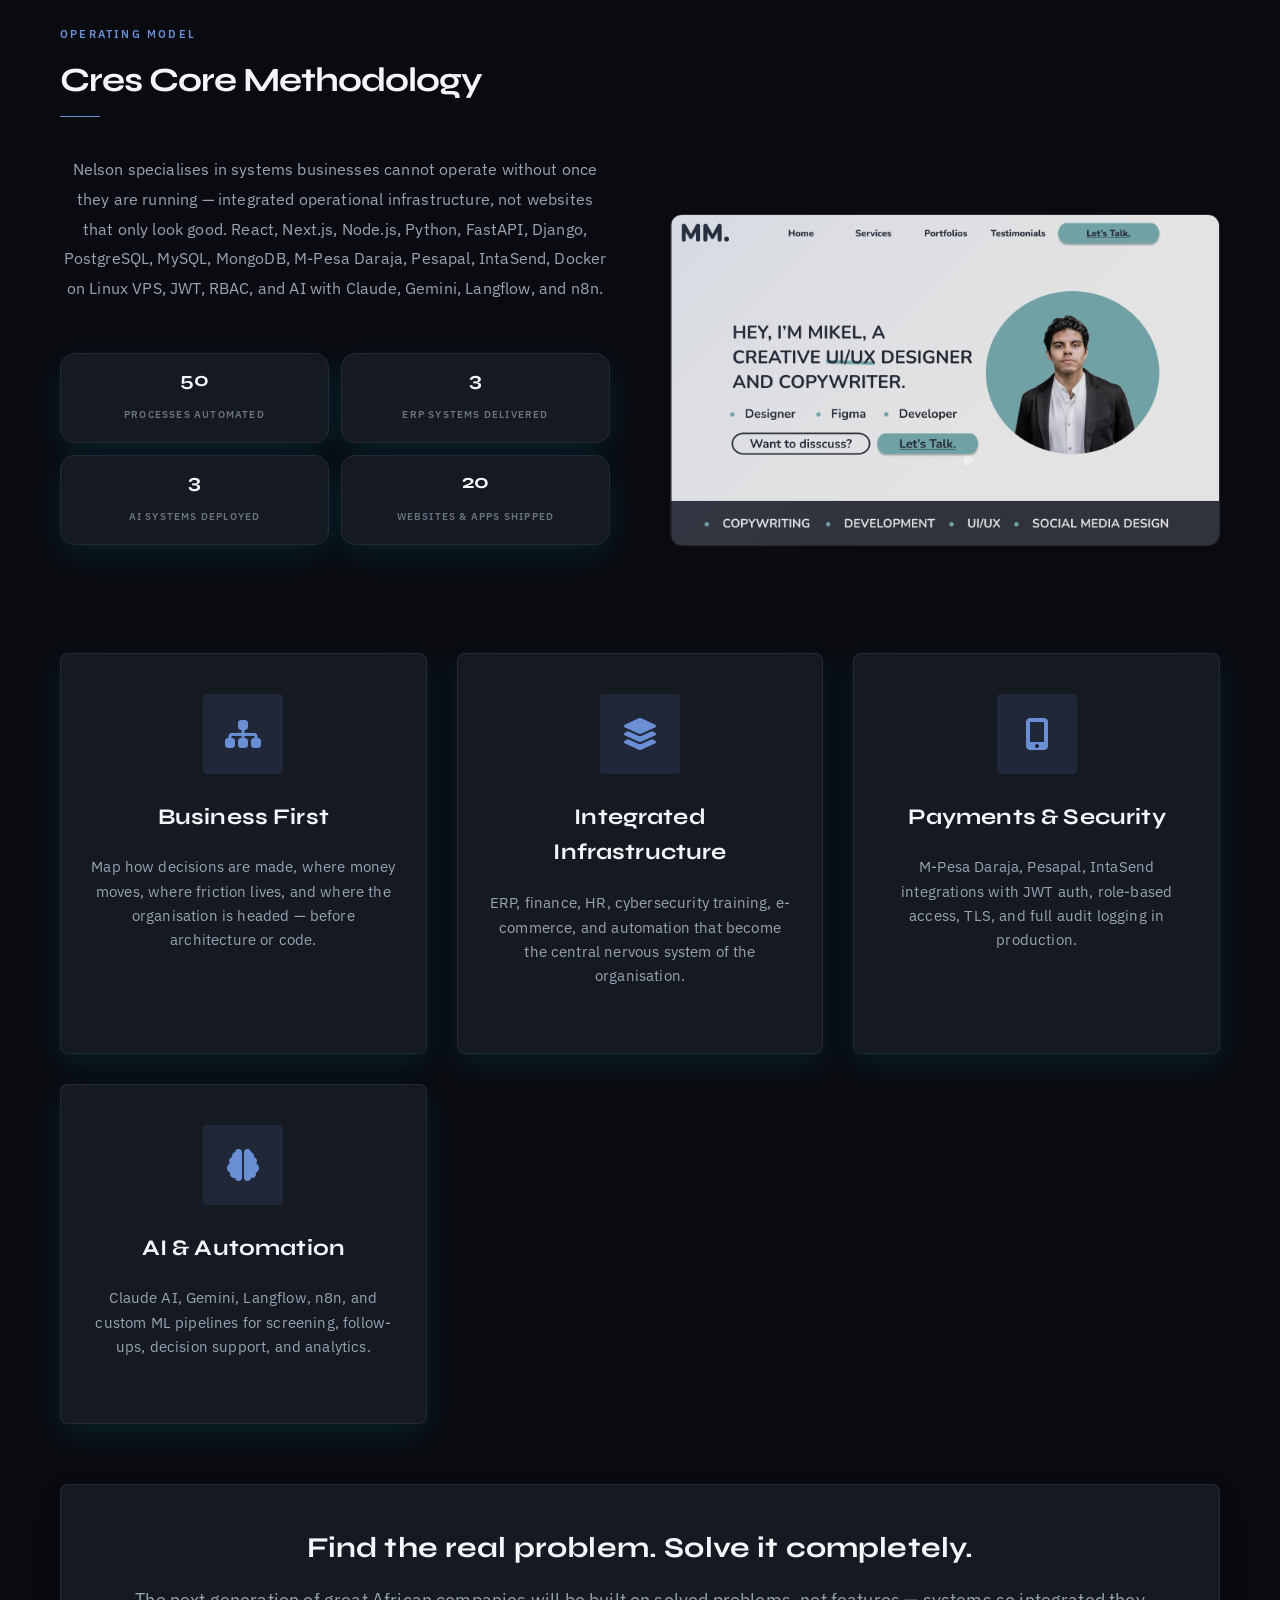
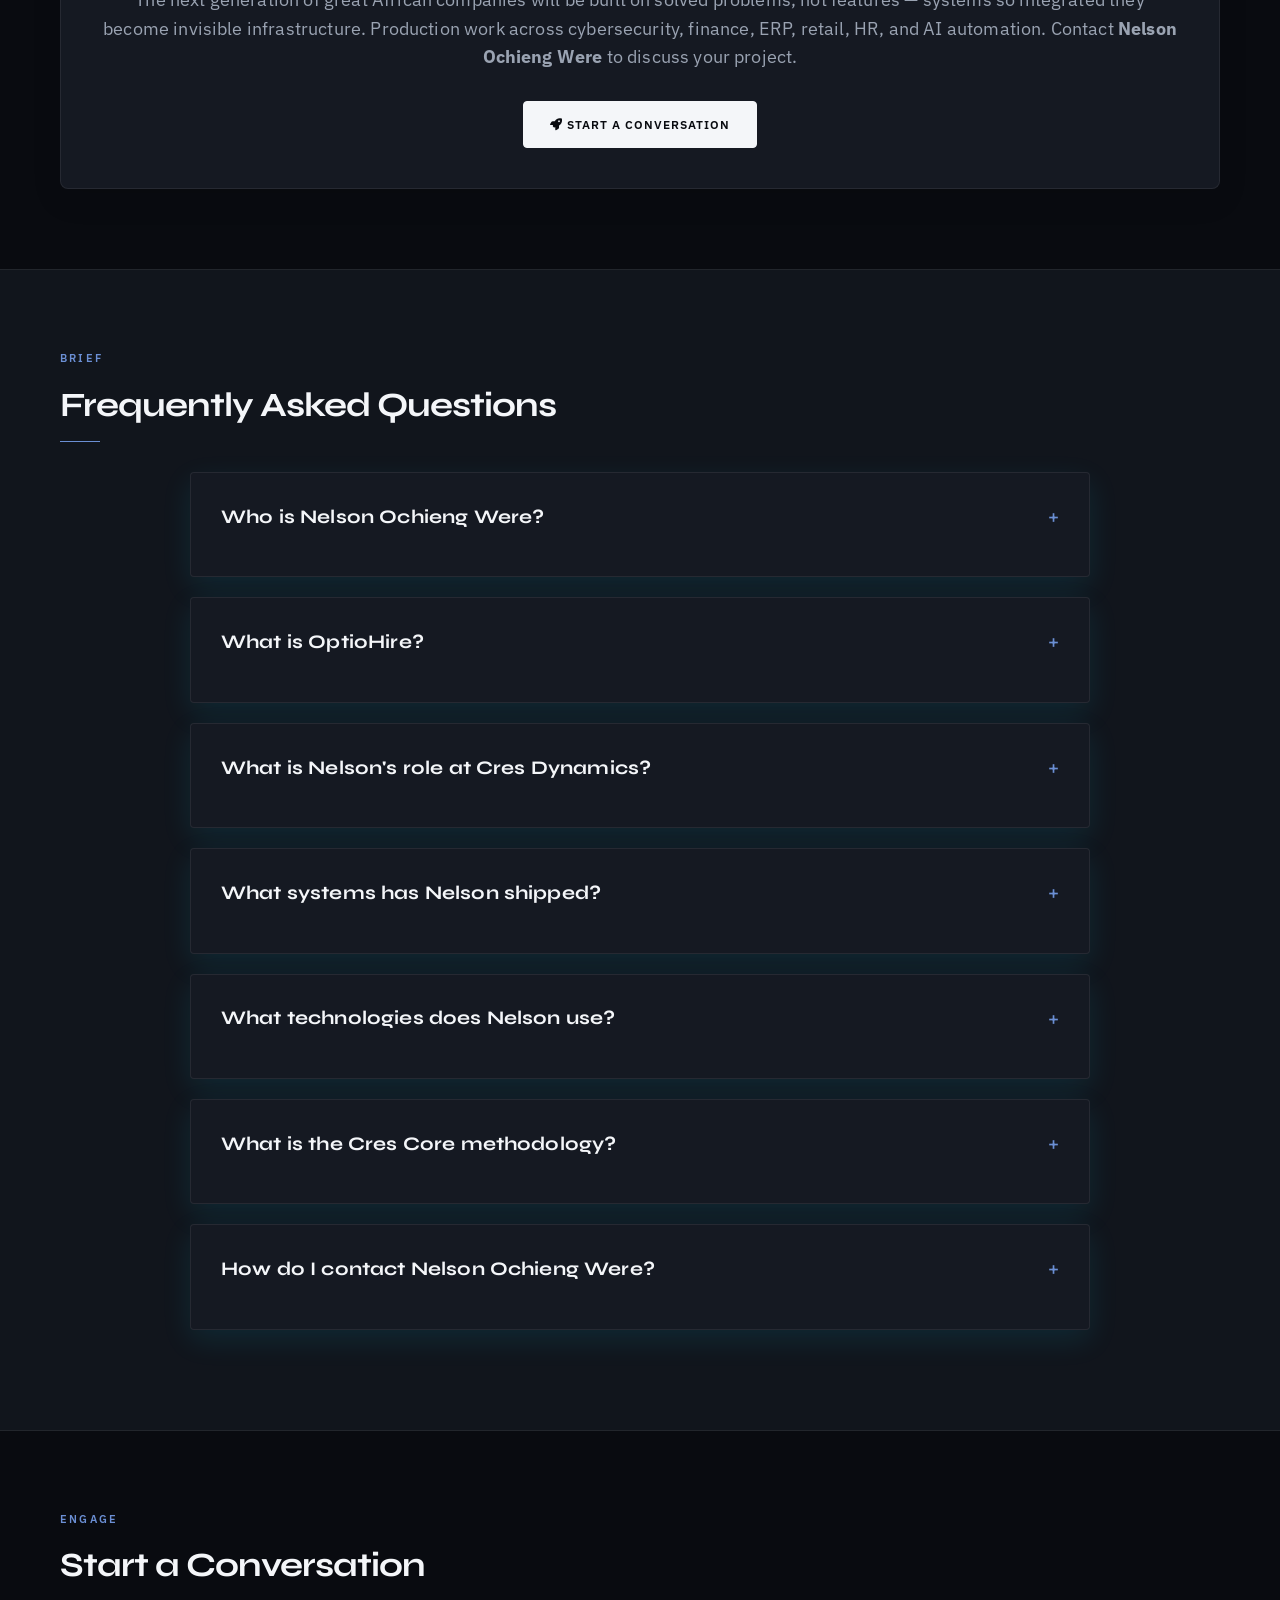
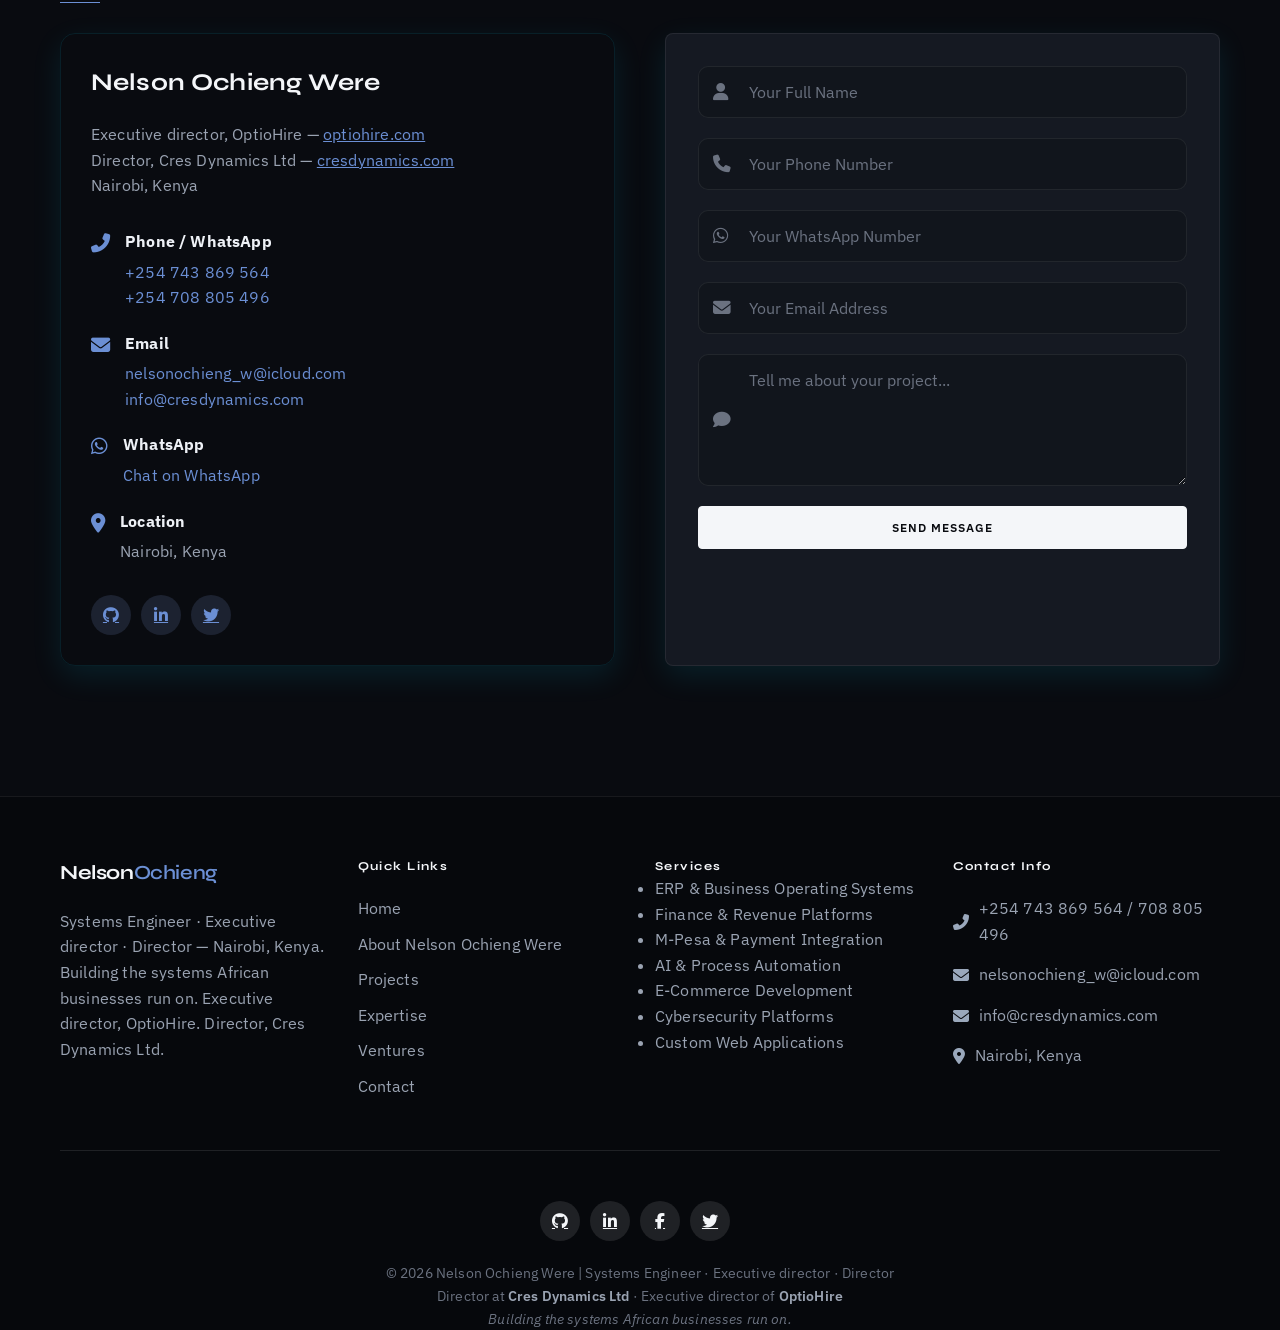
==== commit 884aa7a4: "Update name to Nelson Ochieng Were, refresh email, add event images, and improve image positioning a" ====
--- a/index.html
+++ b/index.html
@@ -5,10 +5,10 @@
         <meta name="viewport" content="width=device-width, initial-scale=1.0">
       
         <!-- Primary SEO Meta -->
-        <title>Nelson Franklin Were | Founder · Director Cres Dynamics | Technology Executive Nairobi</title>
-        <meta name="description" content="Official site of Nelson Franklin Were — technology founder, Director at Cres Dynamics Ltd, and builder of production ERP, finance, and AI systems in Nairobi, Kenya. OptioHire founder.">
-        <meta name="keywords" content="Nelson Franklin Were, Nelson Franklin Were Nairobi, Nelson Franklin Were website, Director Cres Dynamics, Nelson Franklin Were Cres Dynamics, Nelson Ochieng Were, OptioHire founder, Nelson Franklin Were projects, Nelson Franklin Were expertise, systems engineer Kenya, ERP developer Nairobi">
-        <meta name="author" content="Nelson Franklin Were">
+        <title>Nelson Ochieng Were | Executive director · Director Cres Dynamics | Technology Executive Nairobi</title>
+        <meta name="description" content="Official site of Nelson Ochieng Were — technology Executive director, Director at Cres Dynamics Ltd, and builder of production ERP, finance, and AI systems in Nairobi, Kenya. OptioHire Executive director.">
+        <meta name="keywords" content="Nelson Ochieng Were, Nelson Ochieng Were Nairobi, Nelson Ochieng Were website, Director Cres Dynamics, Nelson Ochieng Were Cres Dynamics, Nelson Ochieng Were, OptioHire Executive director, Nelson Ochieng Were projects, Nelson Ochieng Were expertise, systems engineer Kenya, ERP developer Nairobi">
+        <meta name="author" content="Nelson Ochieng Were">
         <meta name="geo.region" content="KE-110">
         <meta name="geo.placename" content="Nairobi">
         <meta name="geo.position" content="-1.2921;36.8219">
@@ -18,20 +18,20 @@
         <!-- Canonical URL -->
         <link rel="canonical" href="https://nelson.strivego.online" />
       
-        <meta property="og:title" content="Nelson Franklin Were | Systems Engineer · Founder · Director">
-        <meta property="og:description" content="Building the digital infrastructure African businesses run on. Founder of OptioHire. Director at Cres Dynamics Ltd. Production systems across ERP, finance, cybersecurity, and AI automation.">
+        <meta property="og:title" content="Nelson Ochieng Were | Systems Engineer · Executive director · Director">
+        <meta property="og:description" content="Building the digital infrastructure African businesses run on. Executive director of OptioHire. Director at Cres Dynamics Ltd. Production systems across ERP, finance, cybersecurity, and AI automation.">
         <meta property="og:type" content="website">
         <meta property="og:url" content="https://nelson.strivego.online">
         <meta property="og:image" content="https://nelson.strivego.online/Profile.jpg">
         <meta property="og:locale" content="en_KE">
         <meta property="og:locale:alternate" content="en_US">
-        <meta property="og:site_name" content="Nelson Franklin Were">
+        <meta property="og:site_name" content="Nelson Ochieng Were">
         <meta property="place:location:latitude" content="-1.2921">
         <meta property="place:location:longitude" content="36.8219">
       
         <meta name="twitter:card" content="summary_large_image">
-        <meta name="twitter:title" content="Nelson Franklin Were | Systems Engineer · Founder · Director">
-        <meta name="twitter:description" content="Nairobi systems engineer shipping production ERP, finance platforms, and AI automation. Founder, OptioHire · Director, Cres Dynamics Ltd.">
+        <meta name="twitter:title" content="Nelson Ochieng Were | Systems Engineer · Executive director · Director">
+        <meta name="twitter:description" content="Nairobi systems engineer shipping production ERP, finance platforms, and AI automation. Executive director, OptioHire · Director, Cres Dynamics Ltd.">
         <meta name="twitter:image" content="https://nelson.strivego.online/Profile.jpg">
         <meta name="twitter:site" content="@nelsonw">
         <meta name="twitter:creator" content="@nelsonw">
@@ -54,7 +54,7 @@
         <div id="loading-screen" class="loading-screen">
             <div class="loading-content">
                 <div class="loading-logo">
-                    <span class="logo-text">Nelson<span class="logo-dot">Franklin</span></span>
+                    <span class="logo-text">Nelson<span class="logo-dot">Ochieng</span></span>
                 </div>
                 <div class="loading-spinner">
                     <div class="spinner"></div>
@@ -71,20 +71,20 @@
             {
               "@type": "WebSite",
               "@id": "https://nelson.strivego.online#website",
-              "name": "Nelson Franklin Were",
-              "alternateName": "Nelson Franklin Were — Official Portfolio",
+              "name": "Nelson Ochieng Were",
+              "alternateName": "Nelson Ochieng Were — Official Portfolio",
               "url": "https://nelson.strivego.online",
-              "description": "Official website of Nelson Franklin Were. Founder, Director at Cres Dynamics Ltd, Nairobi Kenya.",
+              "description": "Official website of Nelson Ochieng Were. Executive director, Director at Cres Dynamics Ltd, Nairobi Kenya.",
               "publisher": { "@id": "https://nelson.strivego.online#person" },
               "inLanguage": "en-KE"
             },
             {
               "@type": "Person",
               "@id": "https://nelson.strivego.online#person",
-              "name": "Nelson Franklin Were",
+              "name": "Nelson Ochieng Were",
               "alternateName": ["Nelson Ochieng Were", "Nelson Frank"],
-              "jobTitle": "Technology Executive, Founder, Director",
-              "description": "Nairobi-based systems engineer and software architect. Founder of OptioHire. Director at Cres Dynamics Ltd. Ships production ERP, finance, cybersecurity, and AI automation platforms.",
+              "jobTitle": "Technology Executive, Executive director, Director",
+              "description": "Nairobi-based systems engineer and software architect. Executive director of OptioHire. Director at Cres Dynamics Ltd. Ships production ERP, finance, cybersecurity, and AI automation platforms.",
               "url": "https://nelson.strivego.online",
               "image": "https://nelson.strivego.online/Profile.jpg",
               "sameAs": [
@@ -92,7 +92,7 @@
                 "https://linkedin.com/in/nelson-w-a557272b4/",
                 "https://www.facebook.com/profile.php?id=100089972558754"
               ],
-              "email": "mailto:nelsonochieng516@gmail.com",
+              "email": "mailto:nelsonochieng_w@icloud.com",
               "telephone": "+254743869564",
               "address": {
                 "@type": "PostalAddress",
@@ -140,14 +140,14 @@
             {
               "@type": "LocalBusiness",
               "@id": "https://nelson.strivego.online#business",
-              "name": "Nelson Franklin Were",
+              "name": "Nelson Ochieng Were",
               "alternateName": "Nelson Ochieng Were",
               "description": "Systems engineer and software architect in Nairobi, Kenya. Custom ERP, finance platforms, AI automation, e-commerce, and business operating systems for enterprises across Kenya.",
               "url": "https://nelson.strivego.online",
               "logo": "https://nelson.strivego.online/Profile.jpg",
               "image": "https://nelson.strivego.online/Profile.jpg",
               "telephone": "+254743869564",
-              "email": "nelsonochieng516@gmail.com",
+              "email": "nelsonochieng_w@icloud.com",
               "priceRange": "$$",
               "address": {
                 "@type": "PostalAddress",
@@ -218,11 +218,11 @@
             },
             {
               "@type": "ProfessionalService",
-              "name": "Nelson Franklin Were — Systems Engineering",
+              "name": "Nelson Ochieng Were — Systems Engineering",
               "description": "Production systems engineering: ERP, finance platforms, AI automation, and M-Pesa integrations for Nairobi and Kenyan businesses.",
               "url": "https://nelson.strivego.online",
               "telephone": "+254743869564",
-              "email": "nelsonochieng516@gmail.com",
+              "email": "nelsonochieng_w@icloud.com",
               "address": {
                 "@type": "PostalAddress",
                 "addressLocality": "Nairobi",
@@ -323,7 +323,7 @@
     <!-- Header/Navigation -->
     <header class="header">
         <div class="container">
-            <a href="index.html" class="logo">Nelson<span>Franklin</span></a>
+            <a href="index.html" class="logo">Nelson<span>Ochieng</span></a>
             <nav class="navbar">
                 <ul class="nav-list">
                     <li><a href="index.html" class="nav-link active">Home</a></li>
@@ -351,9 +351,9 @@
     <section id="home" class="hero">
         <div class="container">
             <div class="hero-content">
-                <div class="hero-eyebrow">Founder · Director · Nairobi</div>
+                <div class="hero-eyebrow">Executive director · Director · Nairobi</div>
                 <h1 class="hero-title">
-                    <span class="name-highlight">Nelson Franklin Were</span>
+                    <span class="name-highlight">Nelson Ochieng Were</span>
                     <span class="typing-text" id="typing-text"></span>
                 </h1>
                 <p class="hero-subtitle">Systems Architect &amp; Technology Executive</p>
@@ -375,7 +375,7 @@
                 <div class="hero-btns">
                     <a href="#projects" class="btn btn-primary">View Portfolio</a>
                     <a href="#contact" class="btn btn-secondary">Schedule a Call</a>
-                    <a href="Nelson Franklin Were Resume.pdf" download class="btn btn-cv">Executive Brief</a>
+                    <a href="Nelson Ochieng Were Resume.pdf" download class="btn btn-cv">Executive Brief</a>
                 </div>
                 <div class="hero-social">
                     <a href="https://github.com/nelsonfranklinwere" target="_blank" class="social-link">
@@ -406,8 +406,43 @@
                 </div>
             </div>
             <div class="hero-img">
-                <div class="img-container">
-                    <img src="Profile.jpg" alt="Nelson Franklin Were — Systems Engineer, Founder, and Director in Nairobi, Kenya" class="profile-img">
+                <div class="img-container profile-showcase">
+                    <img src="Profile.jpg" alt="Nelson Ochieng Were — Systems Engineer, Executive director, and Director in Nairobi, Kenya" class="profile-img">
+                </div>
+            </div>
+        </div>
+    </section>
+
+    <!-- Visual Capability Showcase -->
+    <section class="management section scroll-animate" style="background: var(--surface-alt); border-top: 1px solid var(--border-subtle); border-bottom: 1px solid var(--border-subtle);">
+        <div class="container">
+            <span class="section-eyebrow">What I Build</span>
+            <h2 class="section-title">Systems That Run Businesses</h2>
+            <p class="section-intro">Every platform is live in production — not prototypes, not experiments. Infrastructure that organisations depend on daily.</p>
+            <div class="visual-showcase">
+                <div class="showcase-card">
+                    <img src="https://images.unsplash.com/photo-1550751827-4bd374c3f58b?ixlib=rb-4.0.3&auto=format&fit=crop&w=800&q=80" alt="Enterprise ERP and business operating systems">
+                    <div class="showcase-icon"><i class="fas fa-sitemap"></i></div>
+                    <div class="showcase-overlay">
+                        <h4>ERP &amp; Business Operating Systems</h4>
+                        <p>Multi-module platforms serving 89+ users with KES 2.3M in tracked value. Project lifecycle, approvals, audit trails.</p>
+                    </div>
+                </div>
+                <div class="showcase-card">
+                    <img src="https://images.unsplash.com/photo-1551288049-bebda4e38f71?ixlib=rb-4.0.3&auto=format&fit=crop&w=800&q=80" alt="Finance and revenue management platforms">
+                    <div class="showcase-icon"><i class="fas fa-chart-line"></i></div>
+                    <div class="showcase-overlay">
+                        <h4>Finance &amp; Revenue Platforms</h4>
+                        <p>Real-time billing, M-Pesa integration, invoicing, and dashboards tracking KES 4.97M across 127 active users.</p>
+                    </div>
+                </div>
+                <div class="showcase-card">
+                    <img src="https://images.unsplash.com/photo-1677442136019-21780ecad995?ixlib=rb-4.0.3&auto=format&fit=crop&w=800&q=80" alt="AI automation and intelligent systems">
+                    <div class="showcase-icon"><i class="fas fa-brain"></i></div>
+                    <div class="showcase-overlay">
+                        <h4>AI &amp; Intelligent Automation</h4>
+                        <p>Claude AI, Gemini, custom ML pipelines. 156 users, KES 1.8M automated volume. Decision support that removes friction.</p>
+                    </div>
                 </div>
             </div>
         </div>
@@ -418,34 +453,16 @@
         <div class="container">
             <span class="section-eyebrow">Profile</span>
             <h2 class="section-title">Leadership &amp; Vision</h2>
-            <div class="about-content">
-                <div class="about-img">
-                    <img src="frank.jpg" alt="Nelson Franklin Were — Systems Engineer and Founder in Nairobi, Kenya">
-                </div>
-                <div class="about-text">
-                    <p>I build the operational infrastructure African companies run on — not demos, not side projects. As founder of <strong>OptioHire</strong> and Director at <strong>Cres Dynamics Ltd</strong>, I lead teams shipping ERP, finance platforms, AI automation, and payment systems that process real revenue for real organisations.</p>
+            <div class="feature-section">
+                <div class="feature-image">
+                    <img src="frank.jpg" alt="Nelson Ochieng Were — Systems Engineer and Executive director in Nairobi, Kenya">
+                </div>
+                <div class="feature-text">
+                    <p>I build the operational infrastructure African companies run on — not demos, not side projects. As Executive director of <strong>OptioHire</strong> and Director at <strong>Cres Dynamics Ltd</strong>, I lead teams shipping ERP, finance platforms, AI automation, and payment systems that process real revenue for real organisations.</p>
                     <p>Information Technology graduate, Jaramogi Oginga Odinga University of Science and Technology (2025). My track record was built in parallel with my degree: production deployments that paid salaries, managed teams, and solved operational problems at scale.</p>
-                    <p>Every platform I have delivered is live today. My work sits where engineering precision meets executive clarity — systems that change how a business tracks revenue, manages teams, serves clients, and scales without the founder in every decision.</p>
-                    <p>Before architecture or code, I map the business: decision flows, capital movement, friction points, and three-year trajectory. That discipline — <strong>business first, technology second</strong> — is the Cres Core methodology. It is why what we ship becomes indispensable.</p>
-                    <p><a href="about.html">Read my full personal story →</a> · <a href="projects.html">See shipped systems →</a> · <a href="expertise.html">View expertise →</a></p>
-                    <div class="about-details">
-                        <div class="detail-item">
-                            <i class="fas fa-graduation-cap"></i>
-                            <span>BSc Information Technology, JOOUST (2025)</span>
-                        </div>
-                        <div class="detail-item">
-                            <i class="fas fa-rocket"></i>
-                            <span>Founder, OptioHire — optiohire.com</span>
-                        </div>
-                        <div class="detail-item">
-                            <i class="fas fa-building"></i>
-                            <span>Director, Cres Dynamics Ltd</span>
-                        </div>
-                        <div class="detail-item">
-                            <i class="fas fa-map-marker-alt"></i>
-                            <span>Nairobi, Kenya</span>
-                        </div>
-                    </div>
+                    <p>Every platform I have delivered is live today. My work sits where engineering precision meets executive clarity — systems that change how a business tracks revenue, manages teams, serves clients, and scales without the Executive director in every decision.</p>
+                    <p>Before architecture or code, I map the business: decision flows, capital movement, friction points, and three-year trajectory. That discipline — <strong>business first, technology second</strong> — is the Cres Core methodology.</p>
+                    <a href="about.html" class="btn btn-primary">Read My Full Story</a>
                 </div>
             </div>
         </div>
@@ -456,39 +473,24 @@
         <div class="container">
             <span class="section-eyebrow">Portfolio Companies</span>
             <h2 class="section-title">Ventures &amp; Leadership</h2>
-            <div class="management-content">
-                <div class="automation-cards-grid">
-                    <div class="automation-card">
-                        <div class="card-icon">
-                            <i class="fas fa-user-tie"></i>
-                        </div>
-                        <h3>OptioHire — <a href="https://optiohire.com" target="_blank" rel="noopener noreferrer">optiohire.com</a></h3>
-                        <p>AI-powered talent acquisition platform replacing manual CV review with intelligent screening on real skills, job readiness, and role fit. AI-driven matching compresses time-to-hire from weeks to days. Nelson's first SaaS product — approaching launch in 2026.</p>
-                    </div>
-
-                    <div class="automation-card">
-                        <div class="card-icon">
-                            <i class="fas fa-building"></i>
-                        </div>
-                        <h3>Cres Dynamics Ltd — <a href="https://cresdynamics.com" target="_blank" rel="noopener noreferrer">cresdynamics.com</a></h3>
-                        <p>Nelson works as <strong>Director</strong> at Cres Dynamics, building custom ERP systems, finance platforms, AI automation, e-commerce, and business operating systems from Kivuli Towers, Westlands. Active enterprise clients span cybersecurity, telecom, manufacturing, logistics, and retail. Cres Dynamics is in proposal discussions for a 12-module Business Operating System for Millenia Limited (KES 1.5M, 32-week timeline) — the company's largest enterprise engagement to date.</p>
-                    </div>
-
-                    <div class="automation-card">
-                        <div class="card-icon">
-                            <i class="fas fa-microphone"></i>
-                        </div>
-                        <h3>The Future of AI in Business</h3>
-                        <p>Friday 20 June 2026 · Sarit Expo Centre, Westlands · 2PM–7PM. A 300-seat summit on practical AI in Kenyan business — keynotes, panels, developer tracks, and live demos. Tickets from KES 1,500 at <a href="https://cresdynamics.com/events" target="_blank" rel="noopener noreferrer">cresdynamics.com/events</a>.</p>
-                    </div>
-
-                    <div class="automation-card">
-                        <div class="card-icon">
-                            <i class="fas fa-university"></i>
-                        </div>
-                        <h3>Jaramogi University Partnership</h3>
-                        <p>Active partnership discussions with JOOUST School of Informatics and Innovative Systems — led with Dr. CPA Wakoli (Dean) and Dr. Wanyera Samwel. Three layers: speaking and mentorship for students, a live-project internship pipeline (two students per intake at Cres Dynamics), and OptioHire as the graduate placement engine. A formal MOU is being prepared.</p>
-                    </div>
+            <div class="feature-section" style="margin-top: 2rem;">
+                <div class="feature-image">
+                    <img src="abila.png" alt="OptioHire AI-powered talent acquisition platform">
+                </div>
+                <div class="feature-text">
+                    <h3 style="font-family: var(--font-display); font-size: 1.15rem; font-weight: 700; color: var(--white); margin-bottom: 0.75rem;">OptioHire — AI-Powered Talent Acquisition</h3>
+                    <p>AI-powered talent acquisition platform replacing manual CV review with intelligent screening on real skills, job readiness, and role fit. AI-driven matching compresses time-to-hire from weeks to days. Approaching launch in 2026.</p>
+                    <a href="https://optiohire.com" target="_blank" rel="noopener noreferrer" class="btn btn-secondary">Visit OptioHire</a>
+                </div>
+            </div>
+            <div class="feature-section reverse" style="margin-top: 3rem;">
+                <div class="feature-image">
+                    <img src="franklabels.png" alt="Cres Dynamics Ltd enterprise systems">
+                </div>
+                <div class="feature-text">
+                    <h3 style="font-family: var(--font-display); font-size: 1.15rem; font-weight: 700; color: var(--white); margin-bottom: 0.75rem;">Cres Dynamics Ltd — Enterprise Systems</h3>
+                    <p>Nelson works as <strong>Director</strong> at Cres Dynamics, building custom ERP systems, finance platforms, AI automation, e-commerce, and business operating systems from Kivuli Towers, Westlands. Active enterprise clients span cybersecurity, telecom, manufacturing, logistics, and retail.</p>
+                    <a href="https://cresdynamics.com" target="_blank" rel="noopener noreferrer" class="btn btn-secondary">Visit Cres Dynamics</a>
                 </div>
             </div>
         </div>
@@ -705,7 +707,7 @@
                         <p class="testimonial-text">"He thinks like an operator, not just a developer. Business mapping before code meant we got infrastructure that still scales with us twelve months later."</p>
                         <div class="testimonial-author">
                             <div class="author-info">
-                                <h4>Growth-Stage Founder</h4>
+                                <h4>Growth-Stage Executive director</h4>
                                 <span>E-Commerce &amp; Retail — Kenya</span>
                             </div>
                             <div class="rating">
@@ -1019,72 +1021,76 @@
         <div class="container">
             <span class="section-eyebrow">Operating Model</span>
             <h2 class="section-title">Cres Core Methodology</h2>
-            <div class="management-content">
-                <div class="management-intro">
-                    <p>Nelson specialises in systems businesses cannot operate without once they are running — integrated operational infrastructure, not websites that only look good. React, Next.js, Node.js, Python, FastAPI, Django, PostgreSQL, MySQL, MongoDB, M-Pesa Daraja, Pesapal, IntaSend, Docker on Linux VPS, JWT, RBAC, and AI with Claude, Gemini, Langflow, and n8n.</p>
-                </div>
-                
-                <div class="management-stats-row">
-                    <div class="stat-card">
-                        <span class="stat-number" data-target="50">0</span>
-                        <span class="stat-label">Processes Automated</span>
-                    </div>
-                    <div class="stat-card">
-                        <span class="stat-number" data-target="3">0</span>
-                        <span class="stat-label">ERP Systems Delivered</span>
-                    </div>
-                    <div class="stat-card">
-                        <span class="stat-number" data-target="3">0</span>
-                        <span class="stat-label">AI Systems Deployed</span>
-                    </div>
-                    <div class="stat-card">
-                        <span class="stat-number" data-target="20">0</span>
-                        <span class="stat-label">Websites &amp; Apps Shipped</span>
-                    </div>
-                </div>
-                
-                <div class="automation-cards-grid">
-                    <div class="automation-card">
-                        <div class="card-icon">
-                            <i class="fas fa-sitemap"></i>
-                        </div>
-                        <h3>Business First</h3>
-                        <p>Map how decisions are made, where money moves, where friction lives, and where the organisation is headed — before architecture or code.</p>
-                    </div>
-                    
-                    <div class="automation-card">
-                        <div class="card-icon">
-                            <i class="fas fa-layer-group"></i>
-                        </div>
-                        <h3>Integrated Infrastructure</h3>
-                        <p>ERP, finance, HR, cybersecurity training, e-commerce, and automation that become the central nervous system of the organisation.</p>
-                    </div>
-                    
-                    <div class="automation-card">
-                        <div class="card-icon">
-                            <i class="fas fa-mobile-alt"></i>
-                        </div>
-                        <h3>Payments &amp; Security</h3>
-                        <p>M-Pesa Daraja, Pesapal, IntaSend integrations with JWT auth, role-based access, TLS, and full audit logging in production.</p>
-                    </div>
-                    
-                    <div class="automation-card">
-                        <div class="card-icon">
-                            <i class="fas fa-brain"></i>
-                        </div>
-                        <h3>AI &amp; Automation</h3>
-                        <p>Claude AI, Gemini, Langflow, n8n, and custom ML pipelines for screening, follow-ups, decision support, and analytics.</p>
-                    </div>
-                </div>
-                
-                <div class="management-cta">
-                    <h3>Find the real problem. Solve it completely.</h3>
-                    <p>The next generation of great African companies will be built on solved problems, not features — systems so integrated they become invisible infrastructure. Production work across cybersecurity, finance, ERP, retail, HR, and AI automation. Contact <strong>Nelson Franklin Were</strong> to discuss your project.</p>
-                    <a href="#contact" class="btn btn-primary">
-                        <i class="fas fa-rocket"></i>
-                        Start a Conversation
-                    </a>
-                </div>
+            <div class="feature-section reverse">
+                <div class="feature-image">
+                    <img src="portfolio.png" alt="Cres Core methodology — business-first systems engineering">
+                </div>
+                <div class="feature-text">
+                    <div class="management-intro">
+                        <p>Nelson specialises in systems businesses cannot operate without once they are running — integrated operational infrastructure, not websites that only look good. React, Next.js, Node.js, Python, FastAPI, Django, PostgreSQL, MySQL, MongoDB, M-Pesa Daraja, Pesapal, IntaSend, Docker on Linux VPS, JWT, RBAC, and AI with Claude, Gemini, Langflow, and n8n.</p>
+                    </div>
+                    <div class="management-stats-row" style="display: grid; grid-template-columns: repeat(2, 1fr); gap: 12px; margin-top: 1.5rem;">
+                        <div class="stat-card" style="padding: 1rem; text-align: center;">
+                            <span class="stat-number" data-target="50" style="font-size: 1.25rem;">0</span>
+                            <span class="stat-label">Processes Automated</span>
+                        </div>
+                        <div class="stat-card" style="padding: 1rem; text-align: center;">
+                            <span class="stat-number" data-target="3" style="font-size: 1.25rem;">0</span>
+                            <span class="stat-label">ERP Systems Delivered</span>
+                        </div>
+                        <div class="stat-card" style="padding: 1rem; text-align: center;">
+                            <span class="stat-number" data-target="3" style="font-size: 1.25rem;">0</span>
+                            <span class="stat-label">AI Systems Deployed</span>
+                        </div>
+                        <div class="stat-card" style="padding: 1rem; text-align: center;">
+                            <span class="stat-number" data-target="20" style="font-size: 1.25rem;">0</span>
+                            <span class="stat-label">Websites &amp; Apps Shipped</span>
+                        </div>
+                    </div>
+                </div>
+            </div>
+            
+            <div class="automation-cards-grid" style="margin-top: 3rem;">
+                <div class="automation-card">
+                    <div class="card-icon">
+                        <i class="fas fa-sitemap"></i>
+                    </div>
+                    <h3>Business First</h3>
+                    <p>Map how decisions are made, where money moves, where friction lives, and where the organisation is headed — before architecture or code.</p>
+                </div>
+                
+                <div class="automation-card">
+                    <div class="card-icon">
+                        <i class="fas fa-layer-group"></i>
+                    </div>
+                    <h3>Integrated Infrastructure</h3>
+                    <p>ERP, finance, HR, cybersecurity training, e-commerce, and automation that become the central nervous system of the organisation.</p>
+                </div>
+                
+                <div class="automation-card">
+                    <div class="card-icon">
+                        <i class="fas fa-mobile-alt"></i>
+                    </div>
+                    <h3>Payments &amp; Security</h3>
+                    <p>M-Pesa Daraja, Pesapal, IntaSend integrations with JWT auth, role-based access, TLS, and full audit logging in production.</p>
+                </div>
+                
+                <div class="automation-card">
+                    <div class="card-icon">
+                        <i class="fas fa-brain"></i>
+                    </div>
+                    <h3>AI &amp; Automation</h3>
+                    <p>Claude AI, Gemini, Langflow, n8n, and custom ML pipelines for screening, follow-ups, decision support, and analytics.</p>
+                </div>
+            </div>
+            
+            <div class="management-cta" style="margin-top: 3rem;">
+                <h3>Find the real problem. Solve it completely.</h3>
+                <p>The next generation of great African companies will be built on solved problems, not features — systems so integrated they become invisible infrastructure. Production work across cybersecurity, finance, ERP, retail, HR, and AI automation. Contact <strong>Nelson Ochieng Were</strong> to discuss your project.</p>
+                <a href="#contact" class="btn btn-primary">
+                    <i class="fas fa-rocket"></i>
+                    Start a Conversation
+                </a>
             </div>
         </div>
     </section>
@@ -1096,9 +1102,9 @@
             <h2 class="section-title">Frequently Asked Questions</h2>
             <div class="faq-container">
                 <div class="faq-item">
-                    <h3 class="faq-question">Who is Nelson Franklin Were?</h3>
+                    <h3 class="faq-question">Who is Nelson Ochieng Were?</h3>
                     <div class="faq-answer">
-                        <p>Nelson Franklin Were is founder of OptioHire and Director at Cres Dynamics Ltd. <a href="about.html">Read his personal story</a>, <a href="projects.html">view shipped systems</a>, or <a href="expertise.html">explore his expertise</a>.</p>
+                        <p>Nelson Ochieng Were is Executive director of OptioHire and Director at Cres Dynamics Ltd. <a href="about.html">Read his personal story</a>, <a href="projects.html">view shipped systems</a>, or <a href="expertise.html">explore his expertise</a>.</p>
                     </div>
                 </div>
                 
@@ -1112,7 +1118,7 @@
                 <div class="faq-item">
                     <h3 class="faq-question">What is Nelson's role at Cres Dynamics?</h3>
                     <div class="faq-answer">
-                        <p>Nelson Franklin Were works as Director at Cres Dynamics Ltd in Westlands, Nairobi. Cres Dynamics builds custom ERP systems, finance platforms, AI automation, e-commerce, and business operating systems for enterprise clients across Kenya.</p>
+                        <p>Nelson Ochieng Were works as Director at Cres Dynamics Ltd in Westlands, Nairobi. Cres Dynamics builds custom ERP systems, finance platforms, AI automation, e-commerce, and business operating systems for enterprise clients across Kenya.</p>
                     </div>
                 </div>
                 
@@ -1138,9 +1144,9 @@
                 </div>
                 
                 <div class="faq-item">
-                    <h3 class="faq-question">How do I contact Nelson Franklin Were?</h3>
+                    <h3 class="faq-question">How do I contact Nelson Ochieng Were?</h3>
                     <div class="faq-answer">
-                        <p>Phone/WhatsApp: +254 743 869 564 or +254 708 805 496. Email: nelsonochieng516@gmail.com or info@cresdynamics.com. Use the contact form on this page or connect on GitHub and LinkedIn.</p>
+                        <p>Phone/WhatsApp: +254 743 869 564 or +254 708 805 496. Email: nelsonochieng_w@icloud.com or info@cresdynamics.com. Use the contact form on this page or connect on GitHub and LinkedIn.</p>
                     </div>
                 </div>
             </div>
@@ -1154,8 +1160,8 @@
             <h2 class="section-title">Start a Conversation</h2>
             <div class="contact-container">
                 <div class="contact-info">
-                    <h3>Nelson Franklin Were</h3>
-                    <p>Founder, OptioHire — <a href="https://optiohire.com" target="_blank" rel="noopener noreferrer">optiohire.com</a><br>Director, Cres Dynamics Ltd — <a href="https://cresdynamics.com" target="_blank" rel="noopener noreferrer">cresdynamics.com</a><br>Nairobi, Kenya</p>
+                    <h3>Nelson Ochieng Were</h3>
+                    <p>Executive director, OptioHire — <a href="https://optiohire.com" target="_blank" rel="noopener noreferrer">optiohire.com</a><br>Director, Cres Dynamics Ltd — <a href="https://cresdynamics.com" target="_blank" rel="noopener noreferrer">cresdynamics.com</a><br>Nairobi, Kenya</p>
                     
                     <div class="info-item">
                         <i class="fas fa-phone-alt"></i>
@@ -1170,7 +1176,7 @@
                         <i class="fas fa-envelope"></i>
                         <div>
                             <h4>Email</h4>
-                            <a href="mailto:nelsonochieng516@gmail.com">nelsonochieng516@gmail.com</a><br>
+                            <a href="mailto:nelsonochieng_w@icloud.com">nelsonochieng_w@icloud.com</a><br>
                             <a href="mailto:info@cresdynamics.com">info@cresdynamics.com</a>
                         </div>
                     </div>
@@ -1199,7 +1205,7 @@
                 </div>
                 
                 <div class="contact-form">
-                    <form id="form" class="form" action="https://formsubmit.co/nelsonochieng516@gmail.com" method="POST">
+                    <form id="form" class="form" action="https://formsubmit.co/nelsonochieng_w@icloud.com" method="POST">
                         <!-- Optional: Disable Captcha -->
                         <input type="hidden" name="_captcha" value="false">
                         <!-- Optional: Redirect after submit -->
@@ -1269,15 +1275,15 @@
 
     <!-- SEO Content Section (Hidden but accessible to search engines) -->
     <section class="seo-content" style="position: absolute; left: -9999px; width: 1px; height: 1px; overflow: hidden;">
-        <h1>Nelson Franklin Were — Official Website Nairobi Kenya</h1>
-        <p>Nelson Franklin Were is a technology founder and Director at Cres Dynamics Ltd in Nairobi, Kenya. Official portfolio: <a href="about.html">about Nelson Franklin Were</a>, <a href="projects.html">projects by Nelson Franklin Were</a>, <a href="expertise.html">expertise of Nelson Franklin Were</a>.</p>
-        <h2>Nelson Franklin Were Director Cres Dynamics</h2>
-        <p>Nelson Franklin Were works as Director at Cres Dynamics Ltd, building ERP, finance platforms, AI automation, and e-commerce for Kenyan enterprises from Westlands, Nairobi.</p>
-        <p>Read the full story on the <a href="about.html">About Nelson Franklin Were</a> page. See <a href="projects.html">shipped systems and websites</a> and <a href="expertise.html">technical expertise</a> including Director role at Cres Dynamics Ltd.</p>
+        <h1>Nelson Ochieng Were — Official Website Nairobi Kenya</h1>
+        <p>Nelson Ochieng Were is a technology Executive director and Director at Cres Dynamics Ltd in Nairobi, Kenya. Official portfolio: <a href="about.html">about Nelson Ochieng Were</a>, <a href="projects.html">projects by Nelson Ochieng Were</a>, <a href="expertise.html">expertise of Nelson Ochieng Were</a>.</p>
+        <h2>Nelson Ochieng Were Director Cres Dynamics</h2>
+        <p>Nelson Ochieng Were works as Director at Cres Dynamics Ltd, building ERP, finance platforms, AI automation, and e-commerce for Kenyan enterprises from Westlands, Nairobi.</p>
+        <p>Read the full story on the <a href="about.html">About Nelson Ochieng Were</a> page. See <a href="projects.html">shipped systems and websites</a> and <a href="expertise.html">technical expertise</a> including Director role at Cres Dynamics Ltd.</p>
         <h2>OptioHire optiohire.com</h2>
-        <p>AI-powered talent acquisition platform founded by Nelson Franklin Were. Intelligent candidate screening on skills and role fit. Approaching launch 2026.</p>
+        <p>AI-powered talent acquisition platform founded by Nelson Ochieng Were. Intelligent candidate screening on skills and role fit. Approaching launch 2026.</p>
         <h2>Cres Dynamics Ltd</h2>
-        <p>Nelson Franklin Were, Director at Cres Dynamics, delivers custom business systems from Kivuli Towers Westlands: ERP, finance, AI automation, e-commerce.</p>
+        <p>Nelson Ochieng Were, Director at Cres Dynamics, delivers custom business systems from Kivuli Towers Westlands: ERP, finance, AI automation, e-commerce.</p>
         <h2>ERP Developer Kenya</h2>
         <p>Business operations ERP, finance and revenue platforms, OCH CybochEngine cyber talent platform, automation systems processing millions of Kenya shillings in real transactions.</p>
     </section>
@@ -1287,15 +1293,15 @@
         <div class="container">
             <div class="footer-content">
                 <div class="footer-about">
-                    <a href="index.html" class="logo">Nelson<span>Franklin</span></a>
-                    <p>Systems Engineer · Founder · Director — Nairobi, Kenya. Building the systems African businesses run on. Founder, OptioHire. Director, Cres Dynamics Ltd.</p>
+                    <a href="index.html" class="logo">Nelson<span>Ochieng</span></a>
+                    <p>Systems Engineer · Executive director · Director — Nairobi, Kenya. Building the systems African businesses run on. Executive director, OptioHire. Director, Cres Dynamics Ltd.</p>
                 </div>
                 
                 <div class="footer-links">
                     <h3>Quick Links</h3>
                     <ul>
                         <li><a href="index.html">Home</a></li>
-                        <li><a href="about.html">About Nelson Franklin Were</a></li>
+                        <li><a href="about.html">About Nelson Ochieng Were</a></li>
                         <li><a href="projects.html">Projects</a></li>
                         <li><a href="expertise.html">Expertise</a></li>
                         <li><a href="index.html#ventures">Ventures</a></li>
@@ -1320,7 +1326,7 @@
                     <h3>Contact Info</h3>
                     <ul>
                         <li><i class="fas fa-phone-alt"></i> +254 743 869 564 / 708 805 496</li>
-                    <li><i class="fas fa-envelope"></i> nelsonochieng516@gmail.com</li>
+                    <li><i class="fas fa-envelope"></i> nelsonochieng_w@icloud.com</li>
                     <li><i class="fas fa-envelope"></i> info@cresdynamics.com</li>
                         <li><i class="fas fa-map-marker-alt"></i> Nairobi, Kenya</li>
                     </ul>
@@ -1334,8 +1340,8 @@
                     <a href="https://facebook.com/" target="_blank" aria-label="facebook"><i class="fab fa-facebook-f"></i></a>
                     <a href="https://twitter.com/" target="_blank" aria-label="Twitter"><i class="fab fa-twitter"></i></a>
                 </div>
-                <p class="copyright">© <span id="year"></span> Nelson Franklin Were | Systems Engineer · Founder · Director</p>
-                <p class="copyright">Director at <a href="https://cresdynamics.com" target="_blank" rel="noopener noreferrer">Cres Dynamics Ltd</a> · Founder of <a href="https://optiohire.com" target="_blank" rel="noopener noreferrer">OptioHire</a></p>
+                <p class="copyright">© <span id="year"></span> Nelson Ochieng Were | Systems Engineer · Executive director · Director</p>
+                <p class="copyright">Director at <a href="https://cresdynamics.com" target="_blank" rel="noopener noreferrer">Cres Dynamics Ltd</a> · Executive director of <a href="https://optiohire.com" target="_blank" rel="noopener noreferrer">OptioHire</a></p>
                 <p class="copyright"><em>Building the systems African businesses run on.</em></p>
             </div>
         </div>
@@ -1357,7 +1363,7 @@
         <div class="popup-content">
             <div class="popup-header">
                 <i class="fab fa-whatsapp"></i>
-                <span>Nelson Franklin Were</span>
+                <span>Nelson Ochieng Were</span>
                 <button class="popup-close" onclick="closePopup()">×</button>
             </div>
             <div class="popup-message">
--- a/executive-theme.css
+++ b/executive-theme.css
@@ -821,7 +821,407 @@
     transition: color var(--transition), border-color var(--transition);
 }
 
-/* Kill leftover neon from base stylesheet */
+/* —— Visual Showcase —— */
+body.executive-theme .visual-showcase {
+    display: grid;
+    grid-template-columns: repeat(3, 1fr);
+    gap: 20px;
+    margin: 2.5rem 0;
+}
+
+body.executive-theme .showcase-card {
+    position: relative;
+    border-radius: var(--radius-md);
+    overflow: hidden;
+    aspect-ratio: 4/3;
+    background: var(--card-bg);
+    border: 1px solid var(--border-subtle);
+    transition: var(--transition);
+}
+
+body.executive-theme .showcase-card:hover {
+    border-color: var(--border-accent);
+    transform: translateY(-4px);
+    box-shadow: var(--shadow-sm);
+}
+
+body.executive-theme .showcase-card img {
+    width: 100%;
+    height: 100%;
+    object-fit: cover;
+    transition: transform 0.6s cubic-bezier(0.4, 0, 0.2, 1);
+}
+
+body.executive-theme .showcase-card:hover img {
+    transform: scale(1.08);
+}
+
+body.executive-theme .showcase-overlay {
+    position: absolute;
+    inset: 0;
+    background: linear-gradient(to top, rgba(9, 11, 16, 0.95) 0%, rgba(9, 11, 16, 0.4) 50%, transparent 100%);
+    display: flex;
+    flex-direction: column;
+    justify-content: flex-end;
+    padding: 1.5rem;
+}
+
+body.executive-theme .showcase-overlay h4 {
+    font-family: var(--font-display);
+    font-size: 0.9rem;
+    font-weight: 600;
+    color: var(--white);
+    margin-bottom: 0.35rem;
+    letter-spacing: -0.01em;
+}
+
+body.executive-theme .showcase-overlay p {
+    font-size: 0.75rem;
+    color: var(--gray);
+    line-height: 1.5;
+    margin: 0;
+}
+
+body.executive-theme .showcase-icon {
+    position: absolute;
+    top: 1rem;
+    right: 1rem;
+    width: 40px;
+    height: 40px;
+    border-radius: var(--radius-sm);
+    background: rgba(9, 11, 16, 0.7);
+    backdrop-filter: blur(8px);
+    border: 1px solid var(--border-subtle);
+    display: flex;
+    align-items: center;
+    justify-content: center;
+    color: var(--primary-color);
+    font-size: 1rem;
+}
+
+/* —— Image Feature Section —— */
+body.executive-theme .feature-section {
+    display: grid;
+    grid-template-columns: 1fr 1fr;
+    gap: 60px;
+    align-items: center;
+    margin: 3rem 0;
+}
+
+body.executive-theme .feature-section.reverse {
+    direction: rtl;
+}
+
+body.executive-theme .feature-section.reverse .feature-text {
+    direction: ltr;
+}
+
+body.executive-theme .feature-image {
+    position: relative;
+    border-radius: var(--radius-lg);
+    overflow: hidden;
+    border: 1px solid var(--border-strong);
+}
+
+body.executive-theme .feature-image img {
+    width: 100%;
+    height: auto;
+    display: block;
+    transition: transform 0.6s ease;
+}
+
+body.executive-theme .feature-image:hover img {
+    transform: scale(1.03);
+}
+
+body.executive-theme .feature-image::after {
+    content: '';
+    position: absolute;
+    inset: 0;
+    background: linear-gradient(135deg, rgba(107, 143, 212, 0.1), transparent 60%);
+    pointer-events: none;
+}
+
+body.executive-theme .feature-text h3 {
+    font-family: var(--font-display);
+    font-size: 1.25rem;
+    font-weight: 700;
+    color: var(--white);
+    margin-bottom: 1rem;
+    letter-spacing: -0.02em;
+}
+
+body.executive-theme .feature-text p {
+    color: var(--gray);
+    line-height: 1.85;
+    margin-bottom: 1rem;
+}
+
+body.executive-theme .feature-text .btn {
+    margin-top: 0.5rem;
+}
+
+/* —— Profile Showcase —— */
+body.executive-theme .profile-showcase {
+    position: relative;
+    display: inline-block;
+}
+
+body.executive-theme .profile-showcase::before {
+    content: '';
+    position: absolute;
+    inset: -12px;
+    border: 1px solid var(--border-accent);
+    border-radius: var(--radius-lg);
+    opacity: 0.4;
+    pointer-events: none;
+}
+
+body.executive-theme .profile-showcase img {
+    border-radius: var(--radius-lg);
+    border: 1px solid var(--border-strong);
+    box-shadow: var(--shadow);
+    position: relative;
+    z-index: 1;
+}
+
+/* —— Image Grid —— */
+body.executive-theme .image-grid {
+    display: grid;
+    grid-template-columns: repeat(2, 1fr);
+    gap: 16px;
+    margin: 2rem 0;
+}
+
+body.executive-theme .image-grid img {
+    width: 100%;
+    height: 240px;
+    object-fit: cover;
+    border-radius: var(--radius-md);
+    border: 1px solid var(--border-subtle);
+    transition: var(--transition);
+}
+
+body.executive-theme .image-grid img:hover {
+    border-color: var(--border-accent);
+    transform: translateY(-2px);
+}
+
+body.executive-theme .image-grid .span-2 {
+    grid-column: span 2;
+    height: 320px;
+}
+
+/* —— Capability Cards with Images —— */
+body.executive-theme .capability-card {
+    display: flex;
+    gap: 20px;
+    align-items: flex-start;
+    background: var(--card-bg);
+    border: 1px solid var(--border-subtle);
+    border-radius: var(--radius-md);
+    padding: 1.5rem;
+    margin-bottom: 1.5rem;
+    transition: var(--transition);
+}
+
+body.executive-theme .capability-card:hover {
+    border-color: var(--border-accent);
+    transform: translateX(4px);
+}
+
+body.executive-theme .capability-card .capability-img {
+    width: 120px;
+    height: 120px;
+    min-width: 120px;
+    border-radius: var(--radius-md);
+    overflow: hidden;
+    border: 1px solid var(--border-subtle);
+}
+
+body.executive-theme .capability-card .capability-img img {
+    width: 100%;
+    height: 100%;
+    object-fit: cover;
+    transition: transform 0.4s ease;
+}
+
+body.executive-theme .capability-card:hover .capability-img img {
+    transform: scale(1.1);
+}
+
+body.executive-theme .capability-content h4 {
+    font-family: var(--font-display);
+    font-size: 1rem;
+    font-weight: 600;
+    color: var(--white);
+    margin-bottom: 0.5rem;
+}
+
+body.executive-theme .capability-content p {
+    font-size: 0.9rem;
+    color: var(--gray);
+    line-height: 1.7;
+    margin: 0;
+}
+
+/* —— Section Divider Image —— */
+body.executive-theme .section-divider-img {
+    width: 100%;
+    height: 200px;
+    object-fit: cover;
+    border-radius: var(--radius-md);
+    margin: 2.5rem 0;
+    border: 1px solid var(--border-subtle);
+    opacity: 0.9;
+}
+
+/* —— Project Image Enhancement —— */
+body.executive-theme .project-item .project-img {
+    height: 220px;
+}
+
+body.executive-theme .project-item .project-img img {
+    object-position: center;
+}
+
+/* —— Responsive Image Layouts —— */
+@media (max-width: 1024px) {
+    body.executive-theme .visual-showcase {
+        grid-template-columns: repeat(2, 1fr);
+    }
+
+    body.executive-theme .feature-section {
+        grid-template-columns: 1fr;
+        gap: 30px;
+    }
+
+    body.executive-theme .feature-section.reverse {
+        direction: ltr;
+    }
+
+    body.executive-theme .image-grid {
+        grid-template-columns: 1fr;
+    }
+
+    body.executive-theme .image-grid .span-2 {
+        grid-column: span 1;
+        height: 240px;
+    }
+
+    body.executive-theme .capability-card .capability-img {
+        width: 100px;
+        height: 100px;
+        min-width: 100px;
+    }
+}
+
+@media (max-width: 768px) {
+    body.executive-theme .visual-showcase {
+        grid-template-columns: 1fr;
+    }
+
+    body.executive-theme .hero-img {
+        order: -1;
+        margin-bottom: 2rem;
+    }
+
+    body.executive-theme .hero-img .img-container {
+        max-width: 280px;
+        margin: 0 auto;
+    }
+
+    body.executive-theme .showcase-overlay {
+        padding: 1rem;
+    }
+
+    body.executive-theme .showcase-overlay h4 {
+        font-size: 0.85rem;
+    }
+
+    body.executive-theme .showcase-overlay p {
+        font-size: 0.7rem;
+    }
+
+    body.executive-theme .capability-card {
+        flex-direction: column;
+        align-items: center;
+        text-align: center;
+    }
+
+    body.executive-theme .capability-card .capability-img {
+        width: 140px;
+        height: 140px;
+        min-width: 140px;
+    }
+}
+
+/* —— About Page Image Layout —— */
+body.executive-theme .about-visual {
+    display: grid;
+    grid-template-columns: 1fr 1fr;
+    gap: 20px;
+    margin: 2rem 0;
+}
+
+body.executive-theme .about-visual img {
+    width: 100%;
+    height: 280px;
+    object-fit: cover;
+    border-radius: var(--radius-md);
+    border: 1px solid var(--border-subtle);
+    transition: var(--transition);
+}
+
+body.executive-theme .about-visual img:hover {
+    border-color: var(--border-accent);
+    transform: translateY(-3px);
+}
+
+body.executive-theme .about-visual .span-2 {
+    grid-column: span 2;
+    height: 360px;
+}
+
+@media (max-width: 768px) {
+    body.executive-theme .about-visual {
+        grid-template-columns: 1fr;
+    }
+
+    body.executive-theme .about-visual .span-2 {
+        grid-column: span 1;
+        height: 240px;
+    }
+
+    body.executive-theme .about-visual img {
+        height: 220px;
+    }
+}
+
+/* —— Contact Image —— */
+body.executive-theme .contact-image {
+    width: 100%;
+    max-height: 300px;
+    object-fit: cover;
+    border-radius: var(--radius-md);
+    border: 1px solid var(--border-subtle);
+    margin-bottom: 2rem;
+}
+
+/* —— Footer Image —— */
+body.executive-theme .footer-logo-img {
+    width: 140px;
+    height: auto;
+    margin-bottom: 1rem;
+    opacity: 0.9;
+    transition: var(--transition);
+}
+
+body.executive-theme .footer-logo-img:hover {
+    opacity: 1;
+}
+
+/* —— Kill leftover neon from base stylesheet —— */
 body.executive-theme .skill-progress,
 body.executive-theme .skill-progress::after {
     background: var(--primary-color) !important;
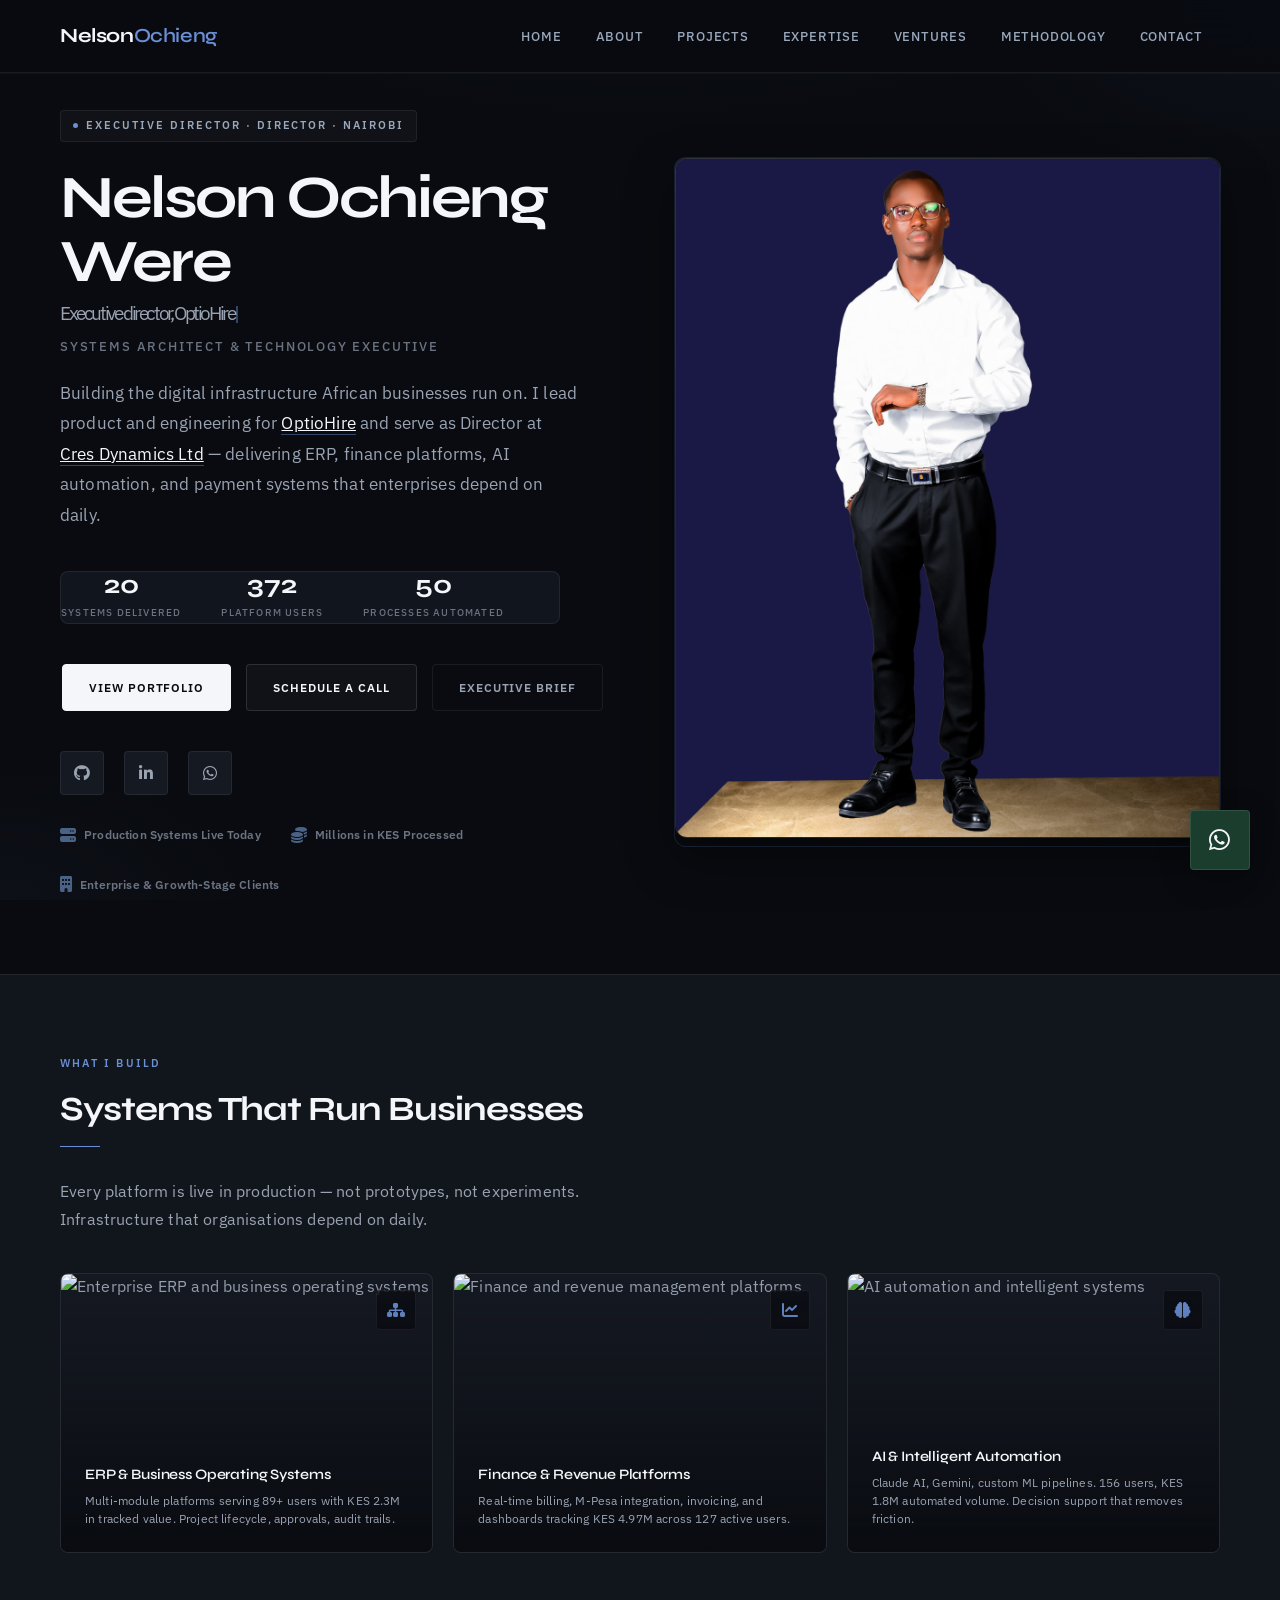
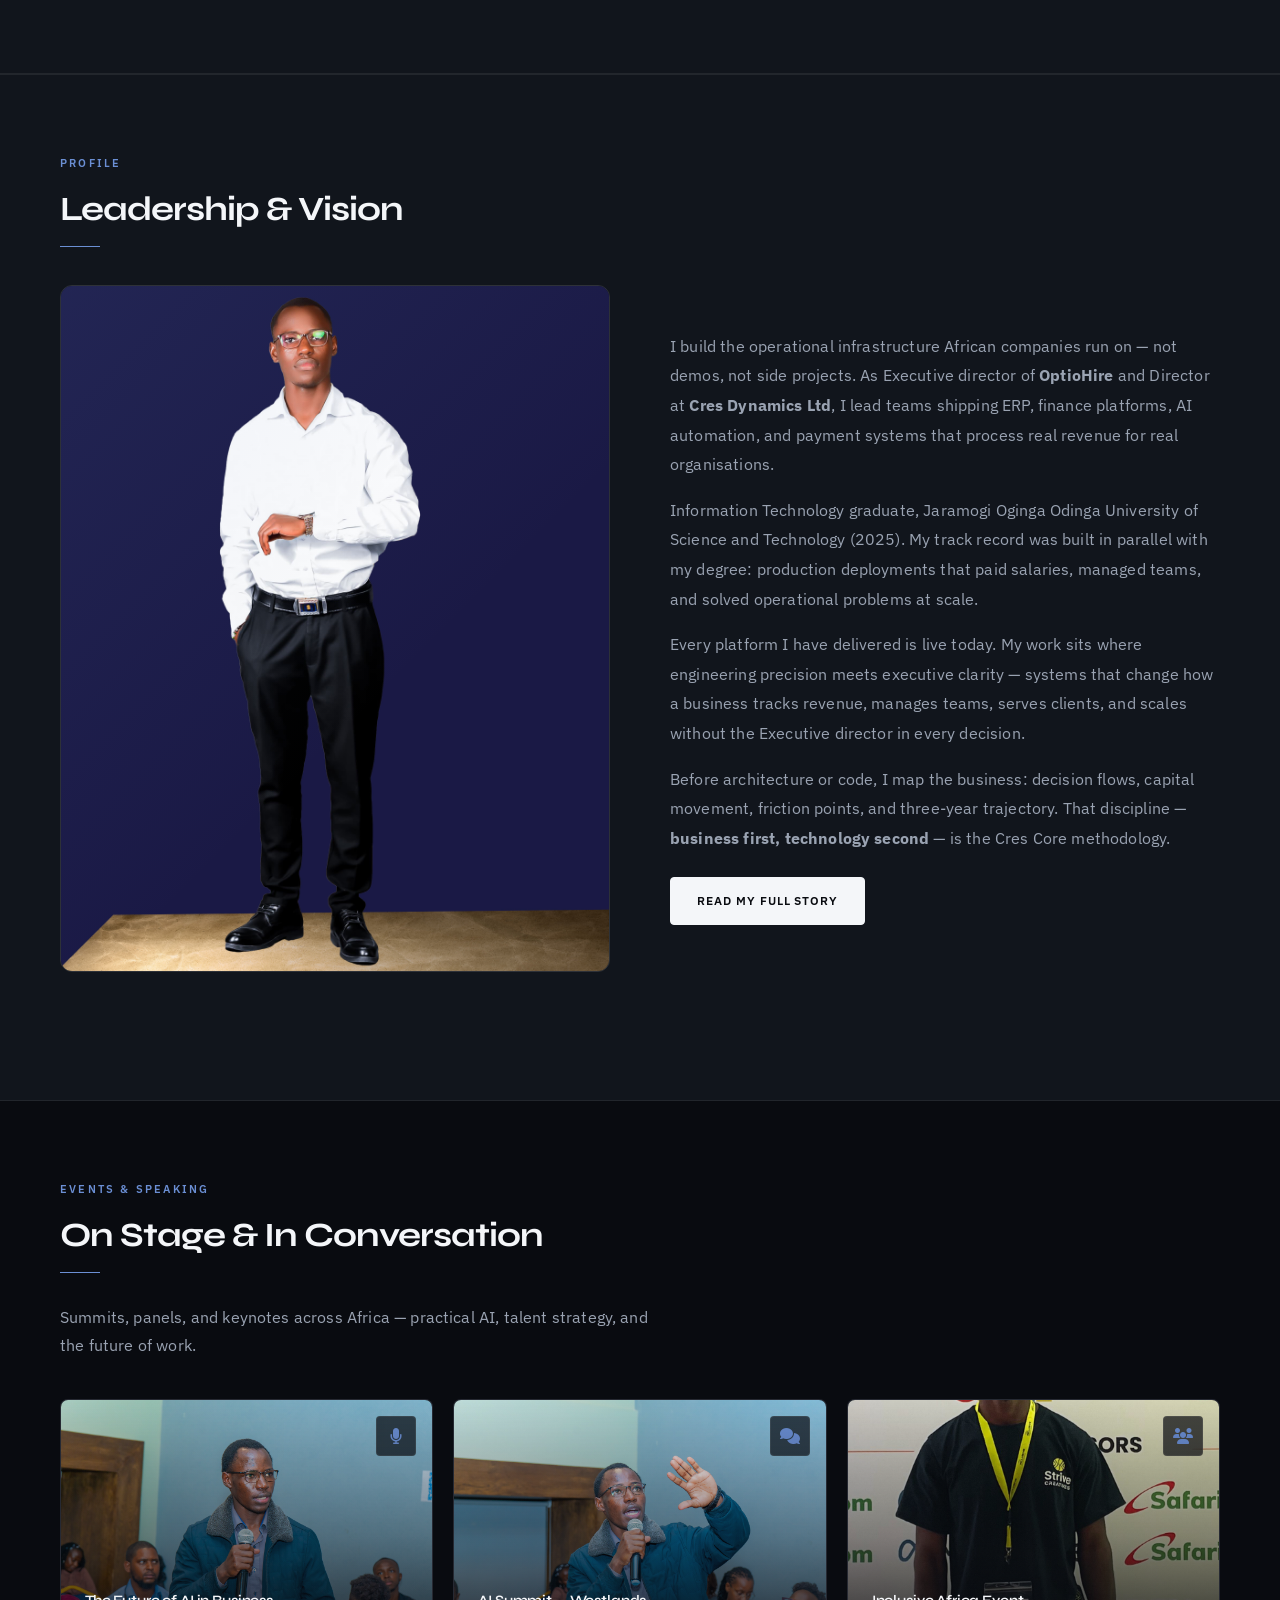
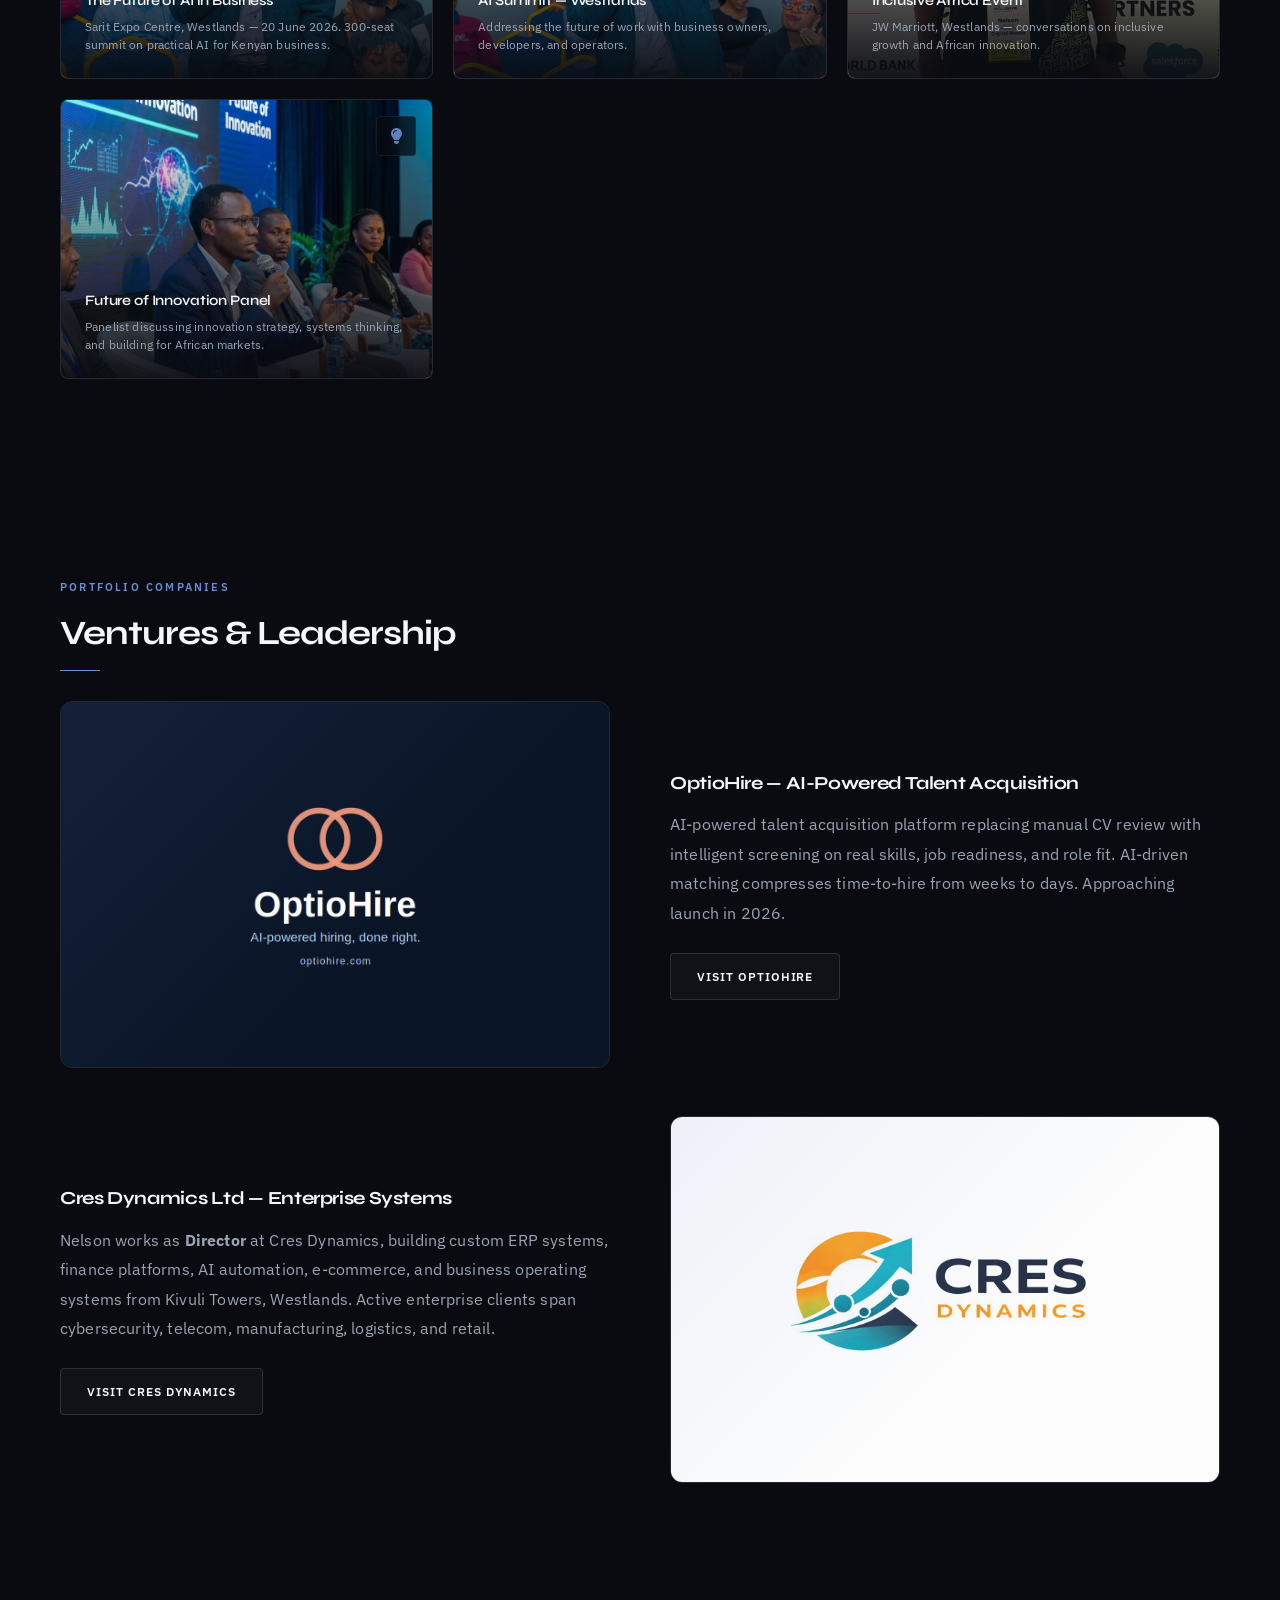
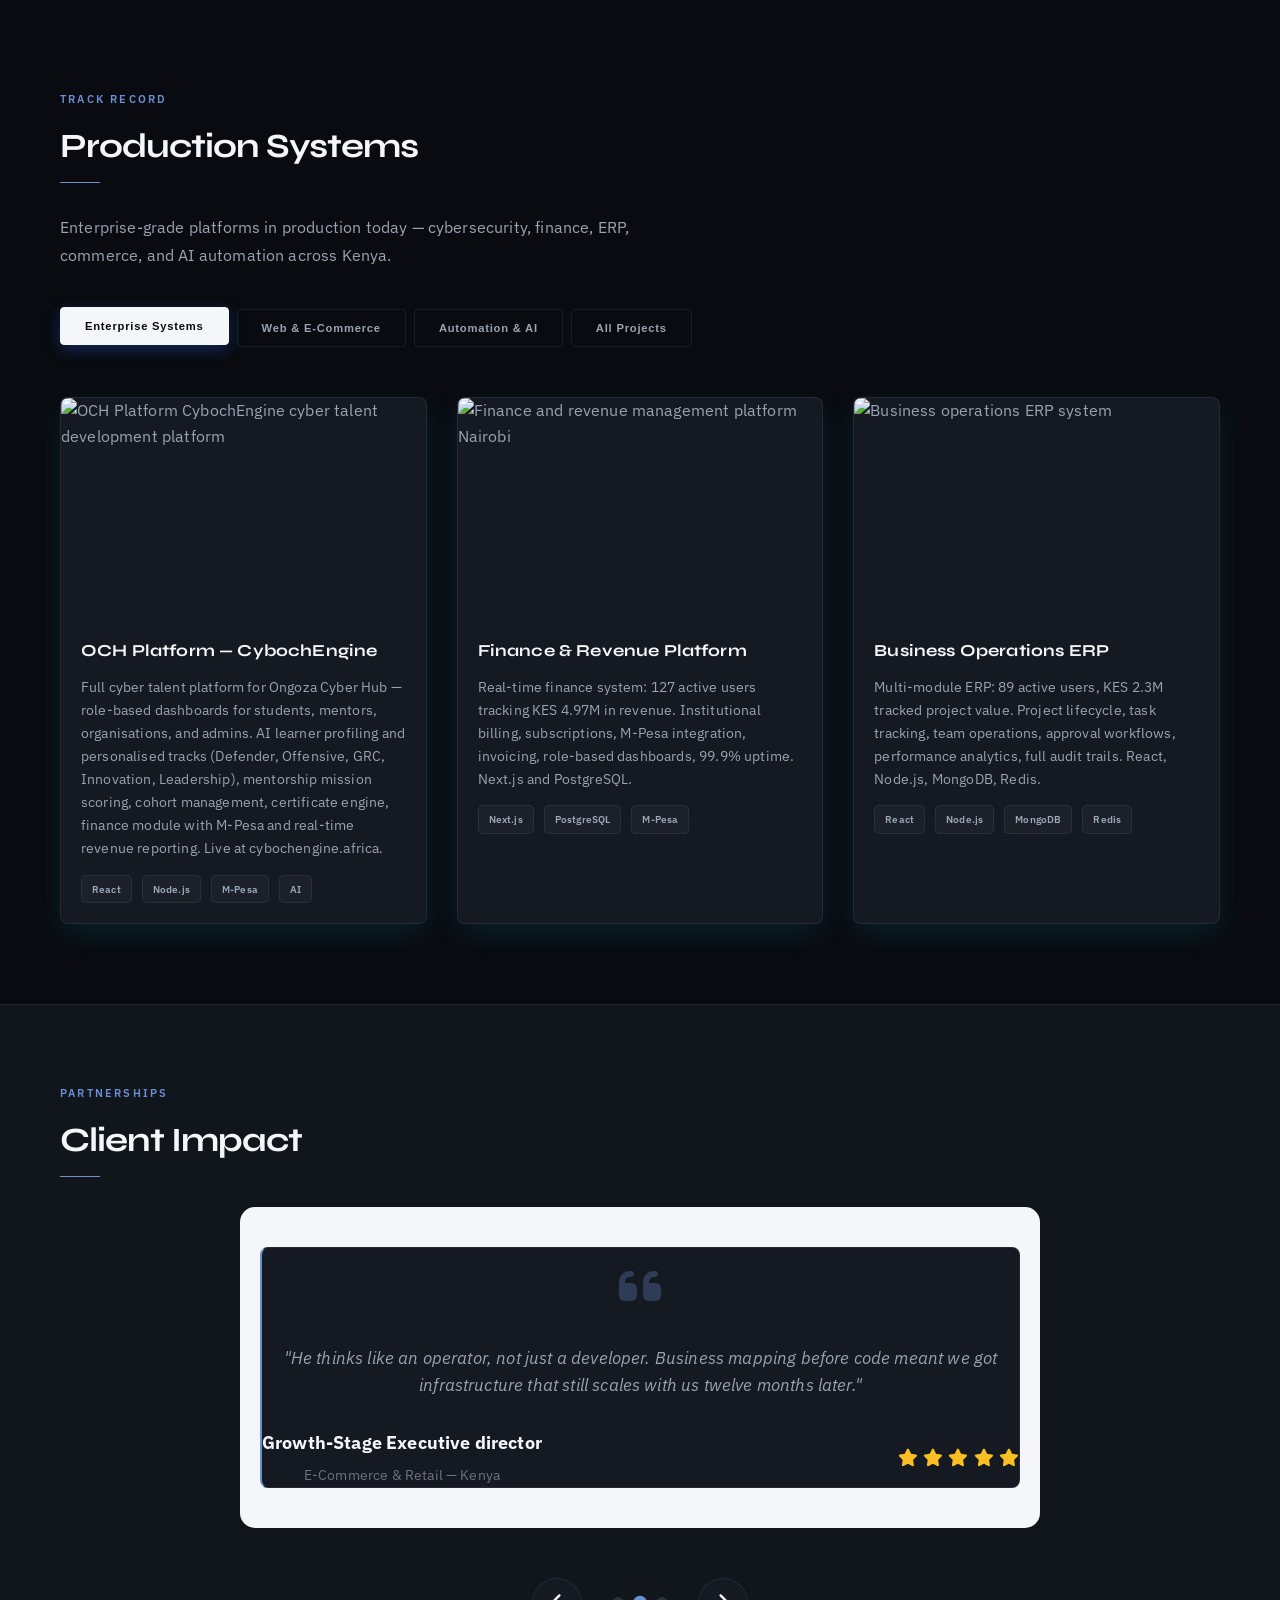
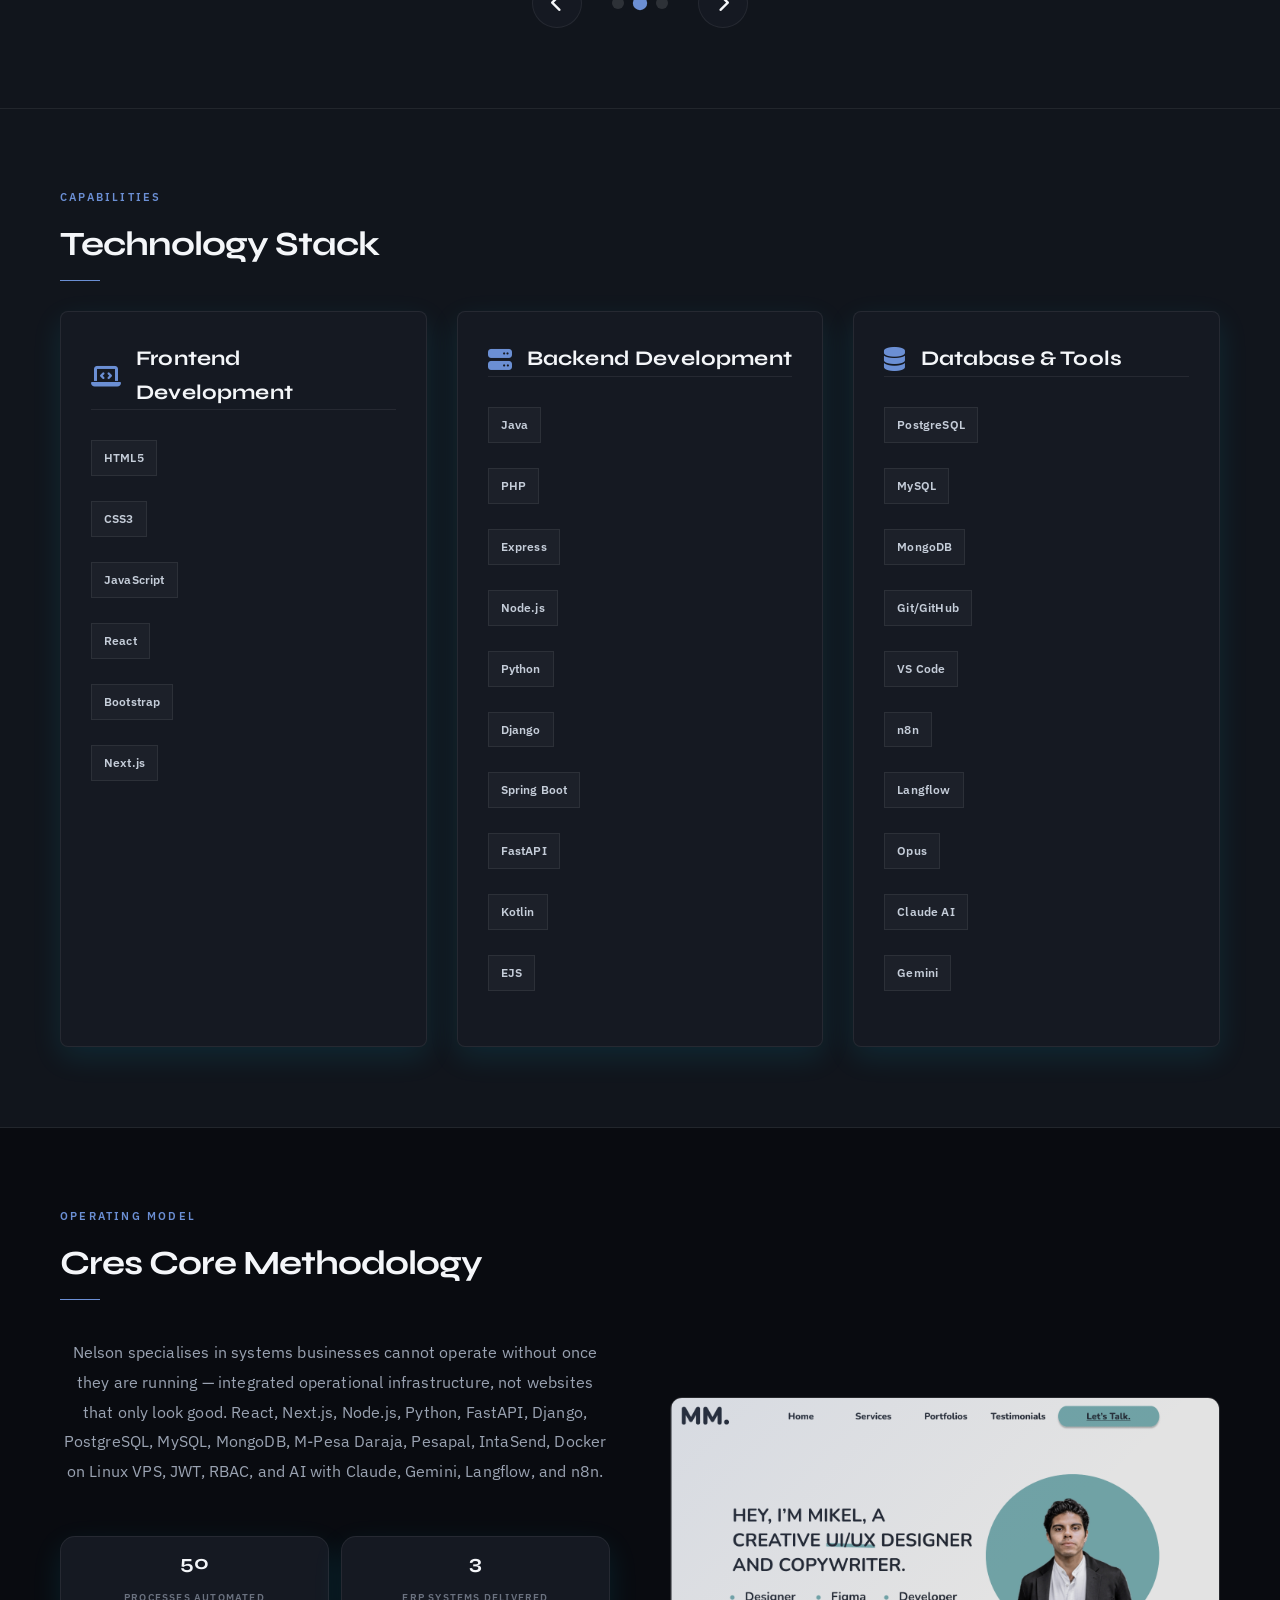
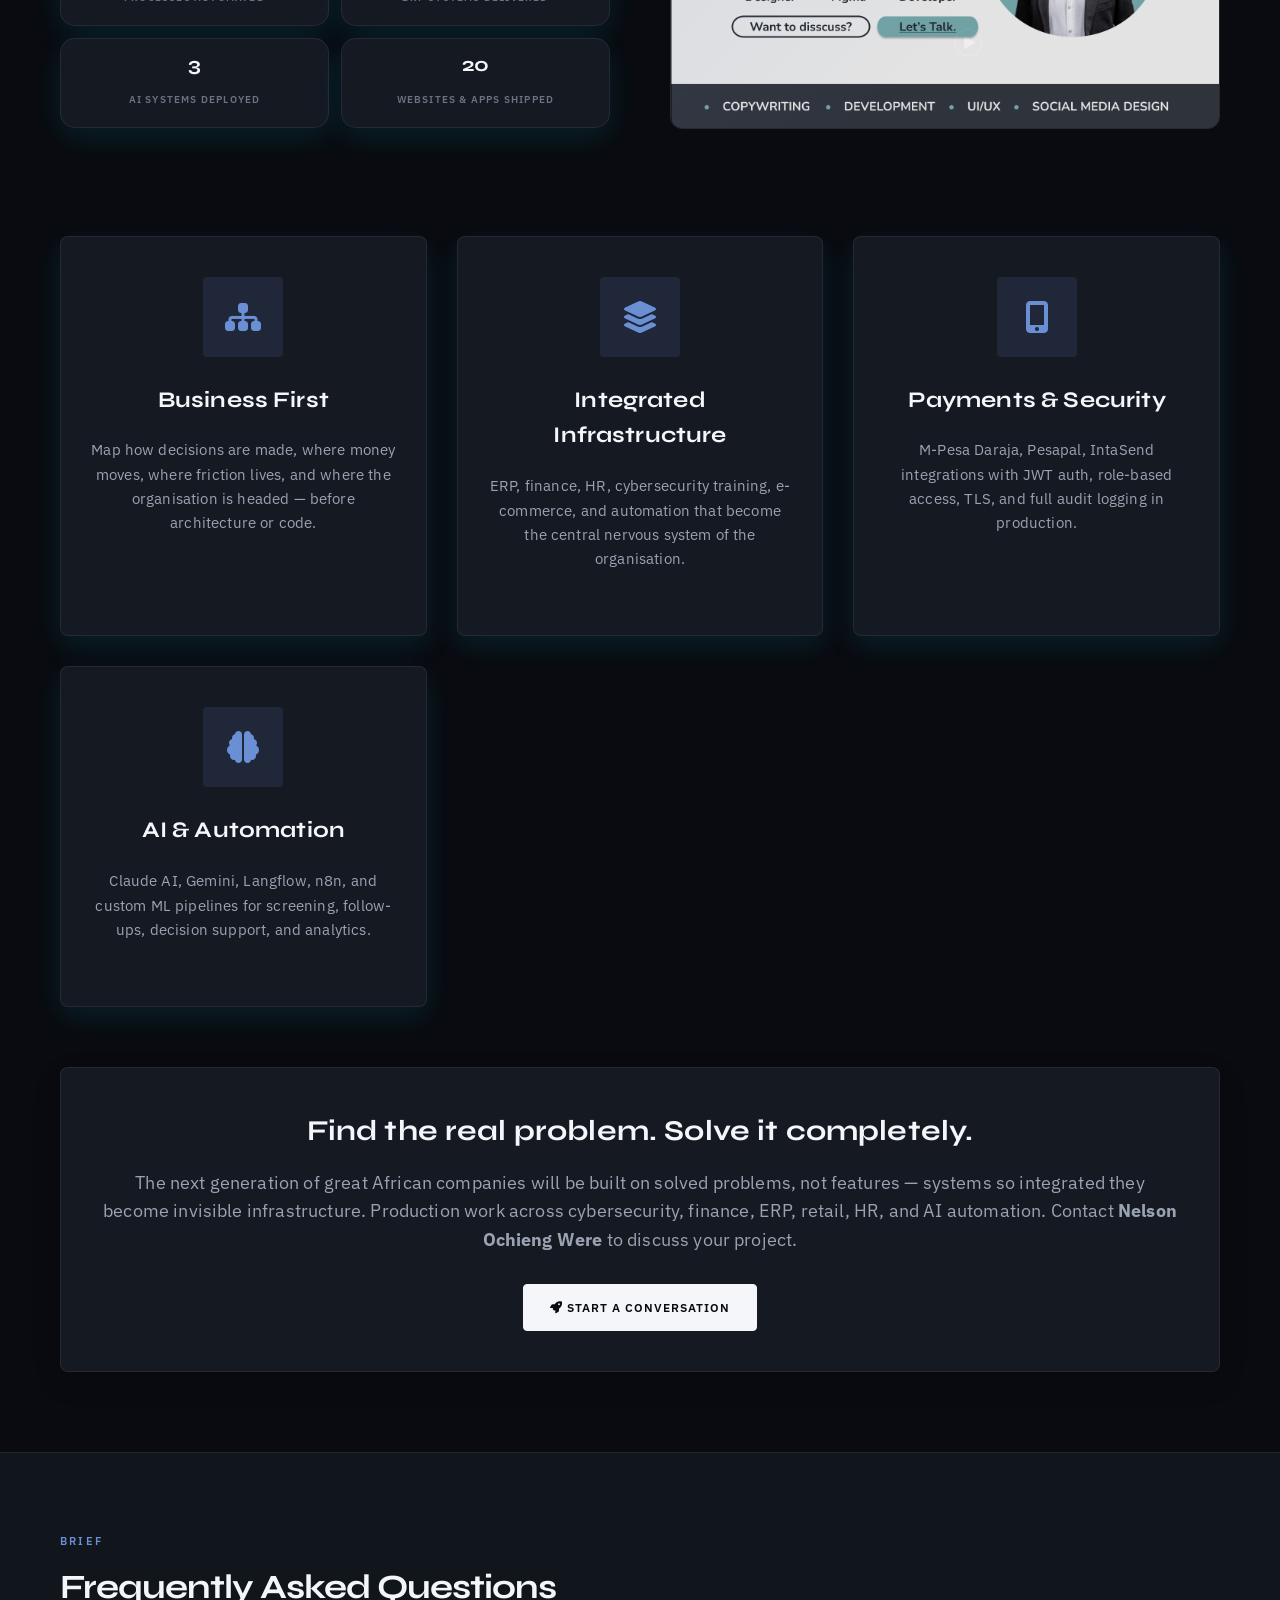
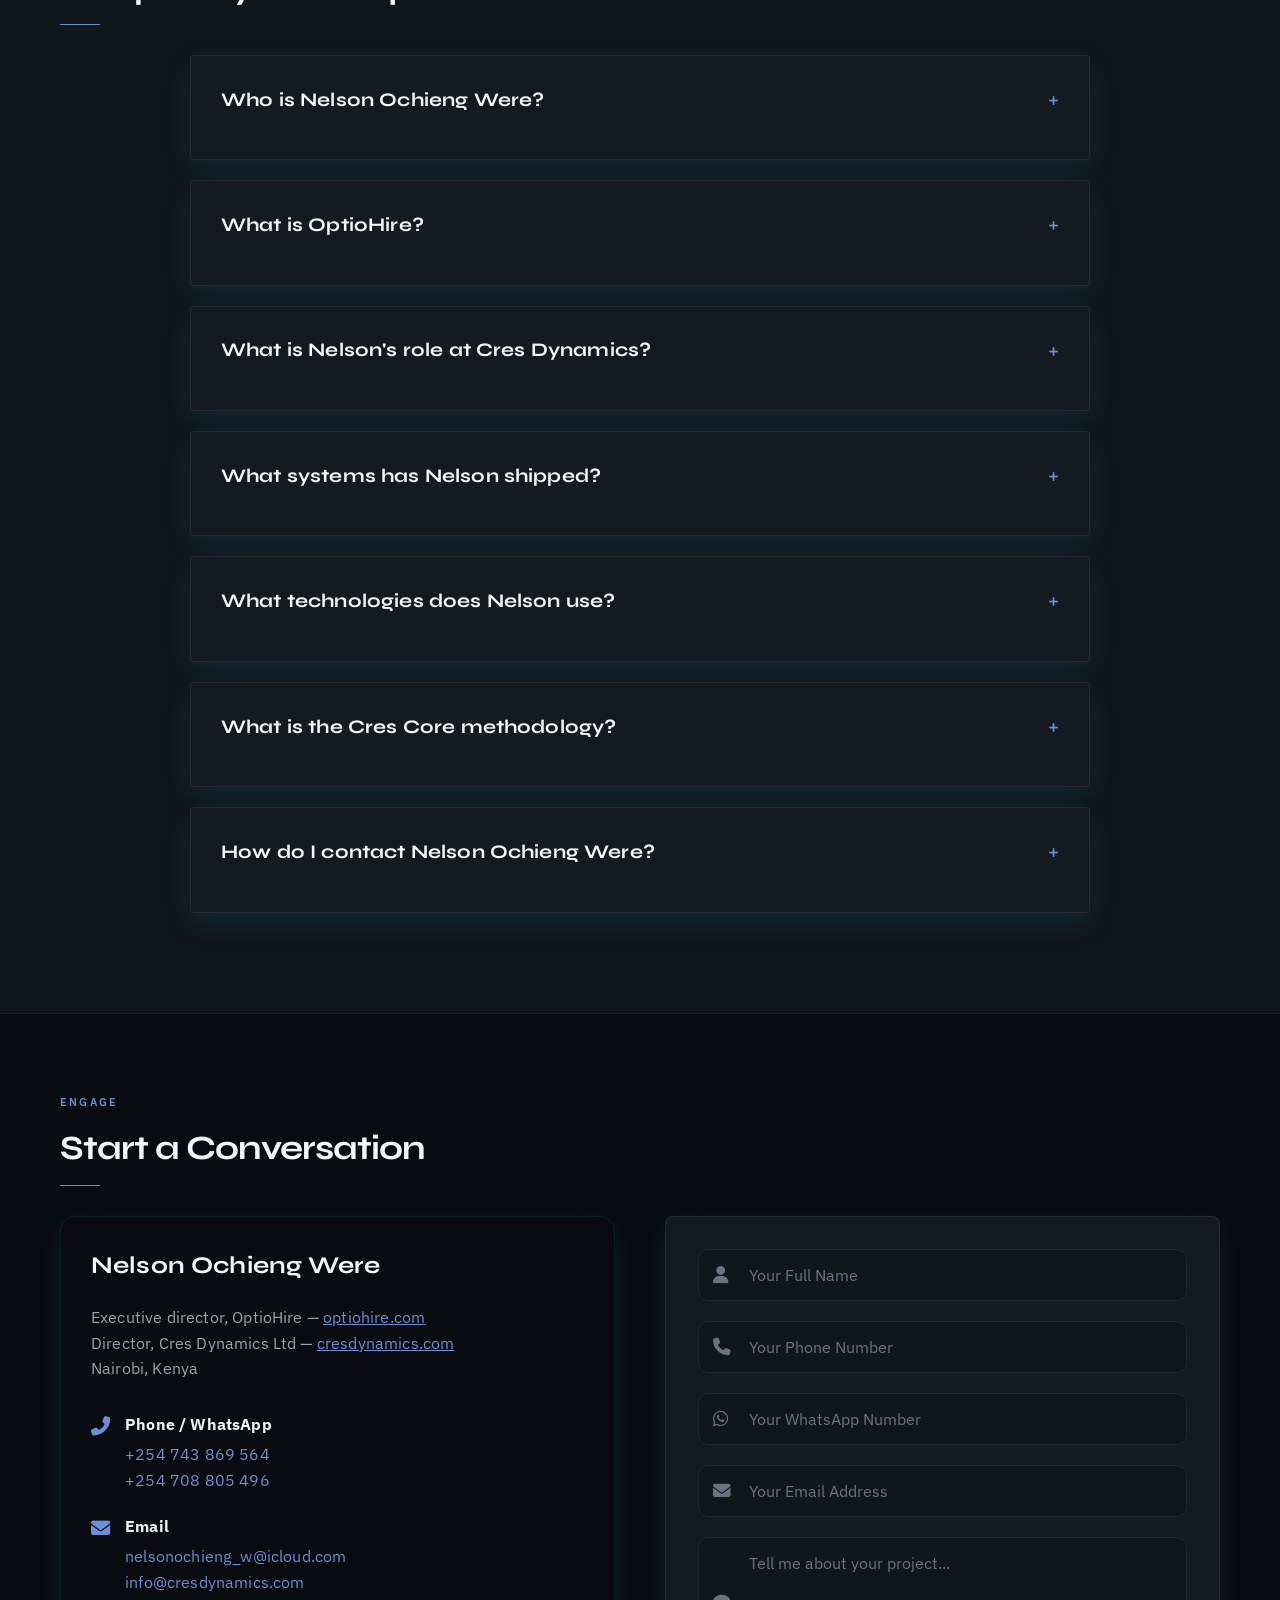
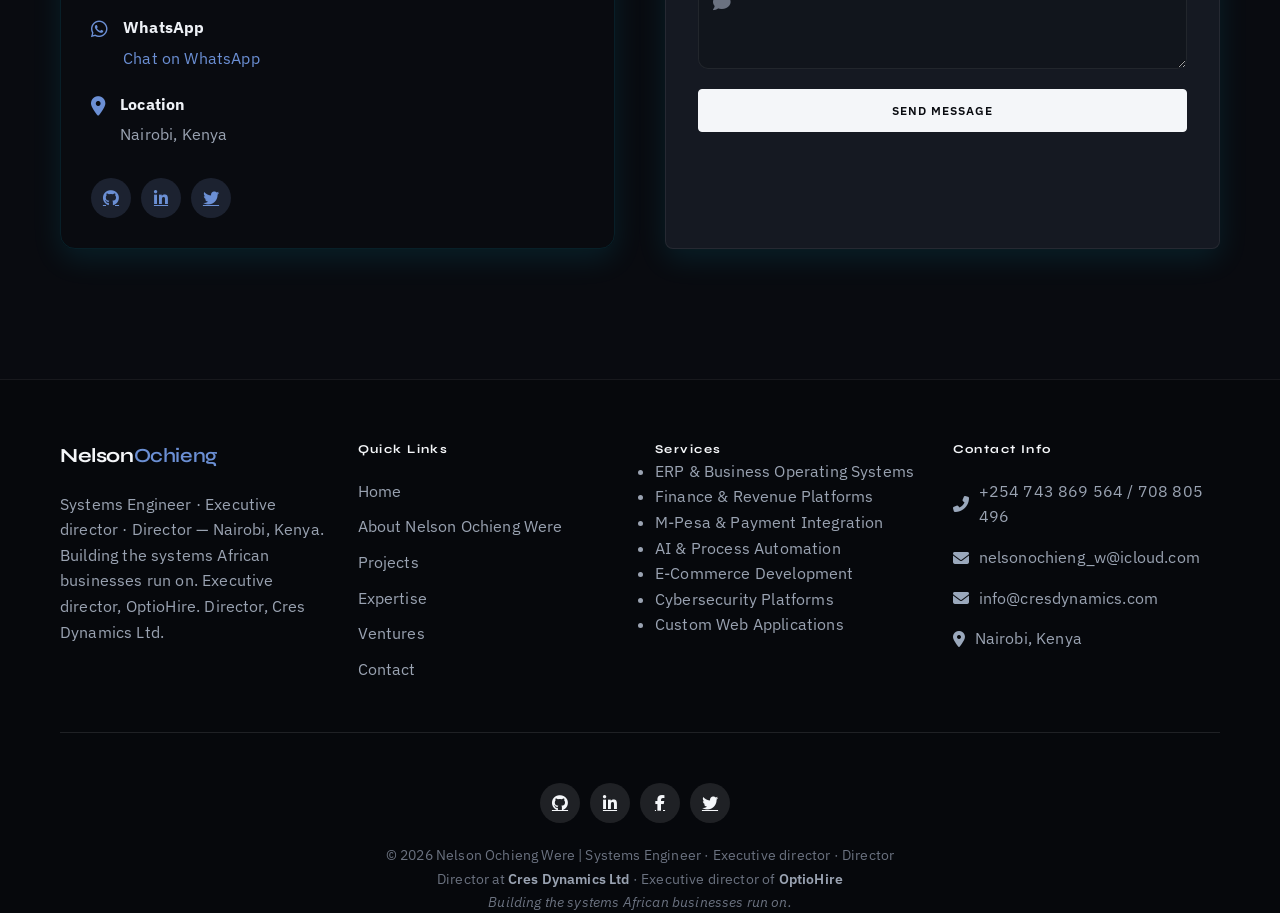
==== commit 333e1696: "Fix image references, add event images, and ensure all displayed images exist" ====
--- a/index.html
+++ b/index.html
@@ -407,7 +407,7 @@
             </div>
             <div class="hero-img">
                 <div class="img-container profile-showcase">
-                    <img src="Profile.jpg" alt="Nelson Ochieng Were — Systems Engineer, Executive director, and Director in Nairobi, Kenya" class="profile-img">
+                    <img src="frank.jpg" alt="Nelson Ochieng Were — Systems Engineer, Executive director, and Director in Nairobi, Kenya" class="profile-img">
                 </div>
             </div>
         </div>
@@ -468,6 +468,49 @@
         </div>
     </section>
 
+    <!-- Events & Speaking Section -->
+    <section class="management section scroll-animate" style="background: transparent;">
+        <div class="container">
+            <span class="section-eyebrow">Events &amp; Speaking</span>
+            <h2 class="section-title">On Stage &amp; In Conversation</h2>
+            <p class="section-intro">Summits, panels, and keynotes across Africa — practical AI, talent strategy, and the future of work.</p>
+            <div class="visual-showcase">
+                <div class="showcase-card">
+                    <img src="Future-of-work-event-sarit-centre.jpg" alt="The Future of AI in Business summit at Sarit Expo Centre">
+                    <div class="showcase-icon"><i class="fas fa-microphone"></i></div>
+                    <div class="showcase-overlay">
+                        <h4>The Future of AI in Business</h4>
+                        <p>Sarit Expo Centre, Westlands — 20 June 2026. 300-seat summit on practical AI for Kenyan business.</p>
+                    </div>
+                </div>
+                <div class="showcase-card">
+                    <img src="Nelson-addressing-the-future-of-work-in ai summit-westlands.jpg" alt="Nelson addressing the future of work at AI summit Westlands">
+                    <div class="showcase-icon"><i class="fas fa-comments"></i></div>
+                    <div class="showcase-overlay">
+                        <h4>AI Summit — Westlands</h4>
+                        <p>Addressing the future of work with business owners, developers, and operators.</p>
+                    </div>
+                </div>
+                <div class="showcase-card">
+                    <img src="Nelson-athe Iclusive africa event-jw-marriot-westlands.jpg" alt="Nelson at Inclusive Africa event, JW Marriott Westlands">
+                    <div class="showcase-icon"><i class="fas fa-users"></i></div>
+                    <div class="showcase-overlay">
+                        <h4>Inclusive Africa Event</h4>
+                        <p>JW Marriott, Westlands — conversations on inclusive growth and African innovation.</p>
+                    </div>
+                </div>
+                <div class="showcase-card">
+                    <img src="nelson-panelist-The-future-of -innovation.png" alt="Nelson as panelist at The Future of Innovation">
+                    <div class="showcase-icon"><i class="fas fa-lightbulb"></i></div>
+                    <div class="showcase-overlay">
+                        <h4>Future of Innovation Panel</h4>
+                        <p>Panelist discussing innovation strategy, systems thinking, and building for African markets.</p>
+                    </div>
+                </div>
+            </div>
+        </div>
+    </section>
+
     <!-- Ventures Section -->
     <section id="ventures" class="management section scroll-animate">
         <div class="container">
@@ -475,7 +518,7 @@
             <h2 class="section-title">Ventures &amp; Leadership</h2>
             <div class="feature-section" style="margin-top: 2rem;">
                 <div class="feature-image">
-                    <img src="abila.png" alt="OptioHire AI-powered talent acquisition platform">
+                    <img src="optiohire_logo_navy.jpg" alt="OptioHire AI-powered talent acquisition platform">
                 </div>
                 <div class="feature-text">
                     <h3 style="font-family: var(--font-display); font-size: 1.15rem; font-weight: 700; color: var(--white); margin-bottom: 0.75rem;">OptioHire — AI-Powered Talent Acquisition</h3>
@@ -485,7 +528,7 @@
             </div>
             <div class="feature-section reverse" style="margin-top: 3rem;">
                 <div class="feature-image">
-                    <img src="franklabels.png" alt="Cres Dynamics Ltd enterprise systems">
+                    <img src="Cresdynaics-logo.jpg" alt="Cres Dynamics Ltd enterprise systems">
                 </div>
                 <div class="feature-text">
                     <h3 style="font-family: var(--font-display); font-size: 1.15rem; font-weight: 700; color: var(--white); margin-bottom: 0.75rem;">Cres Dynamics Ltd — Enterprise Systems</h3>
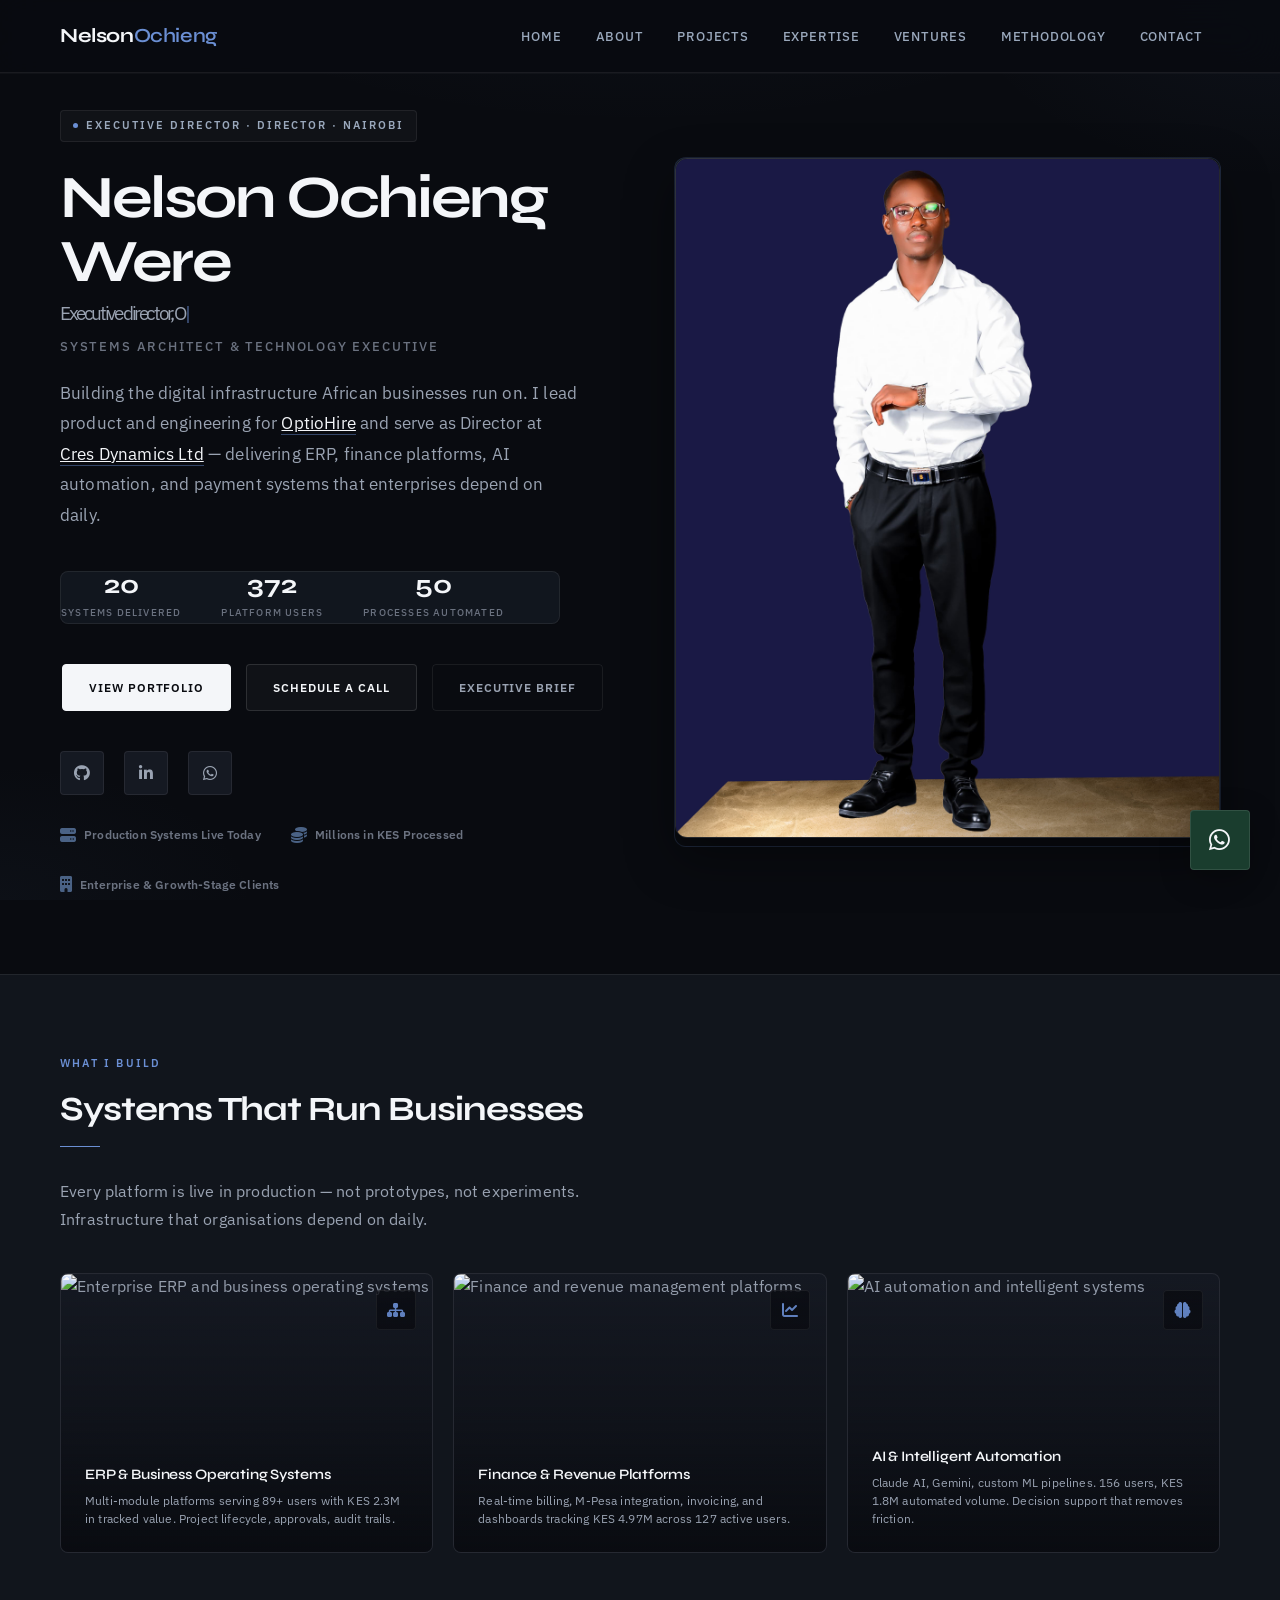
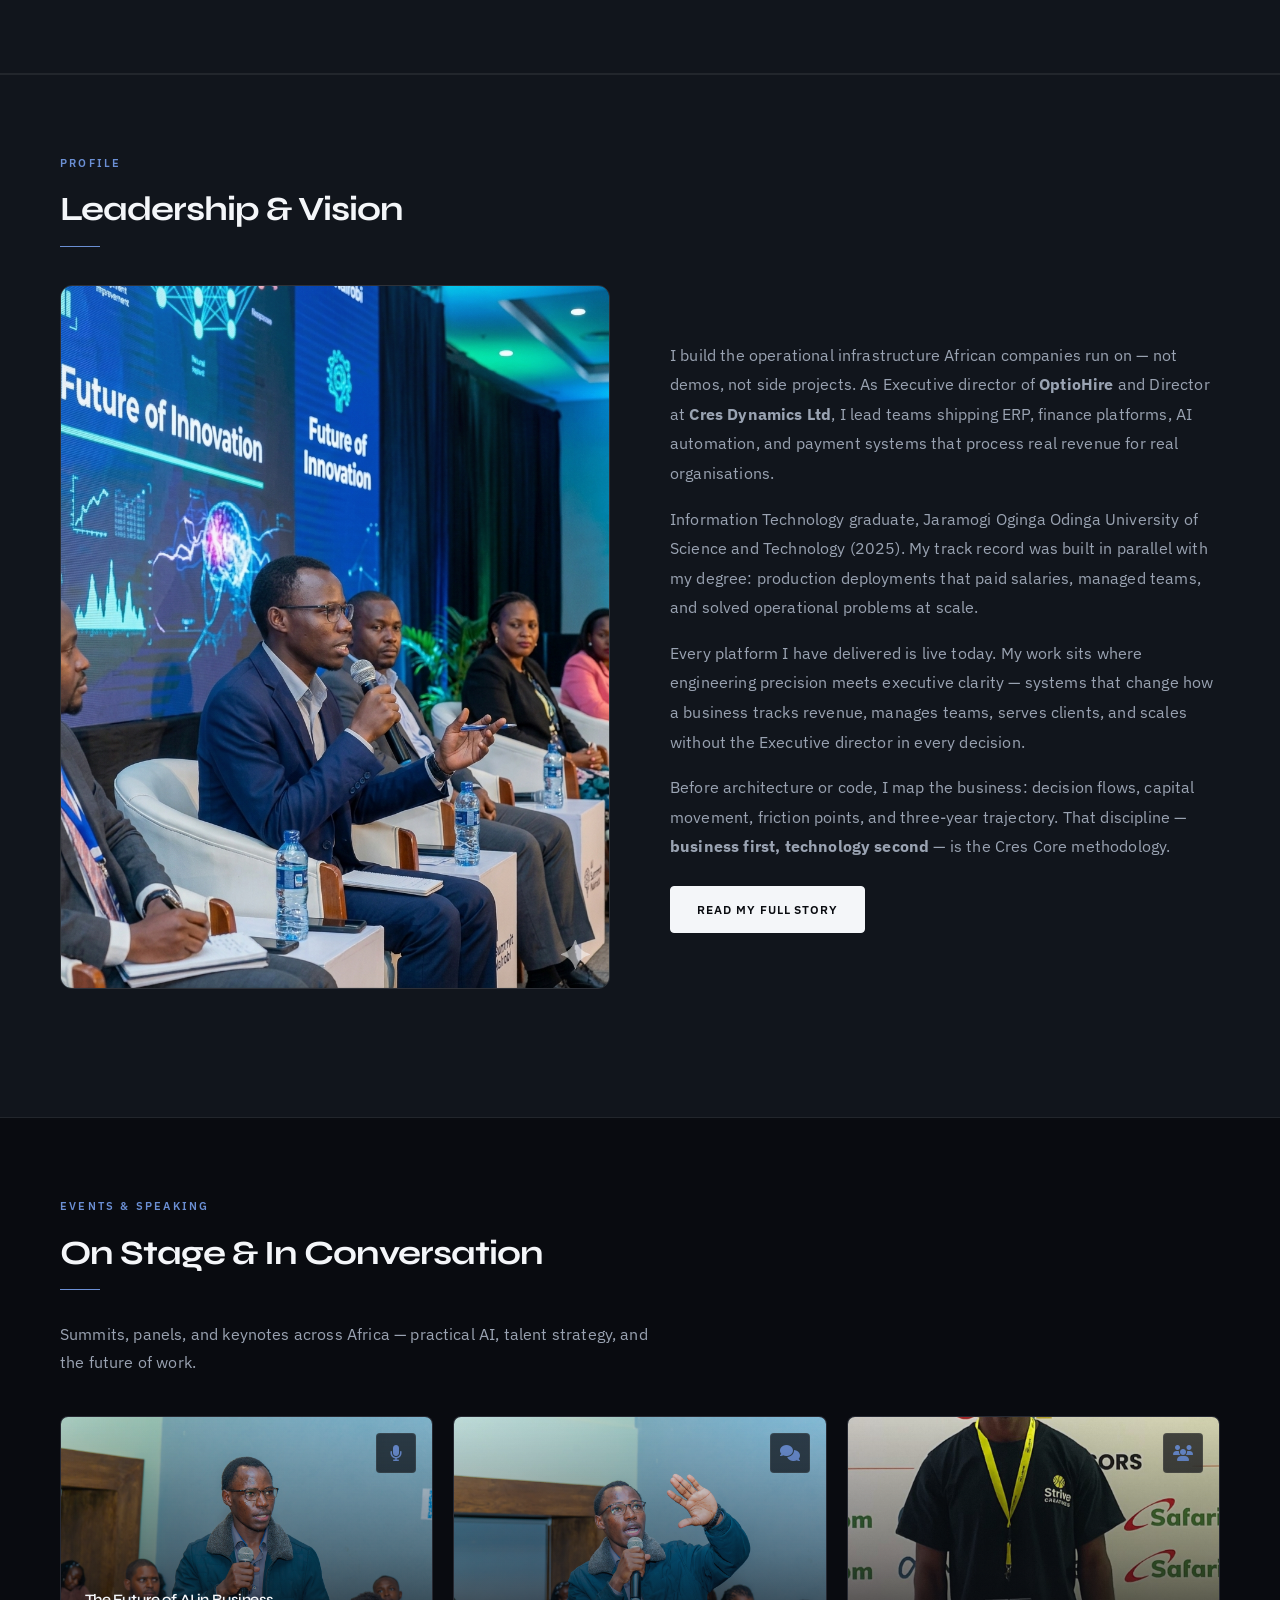
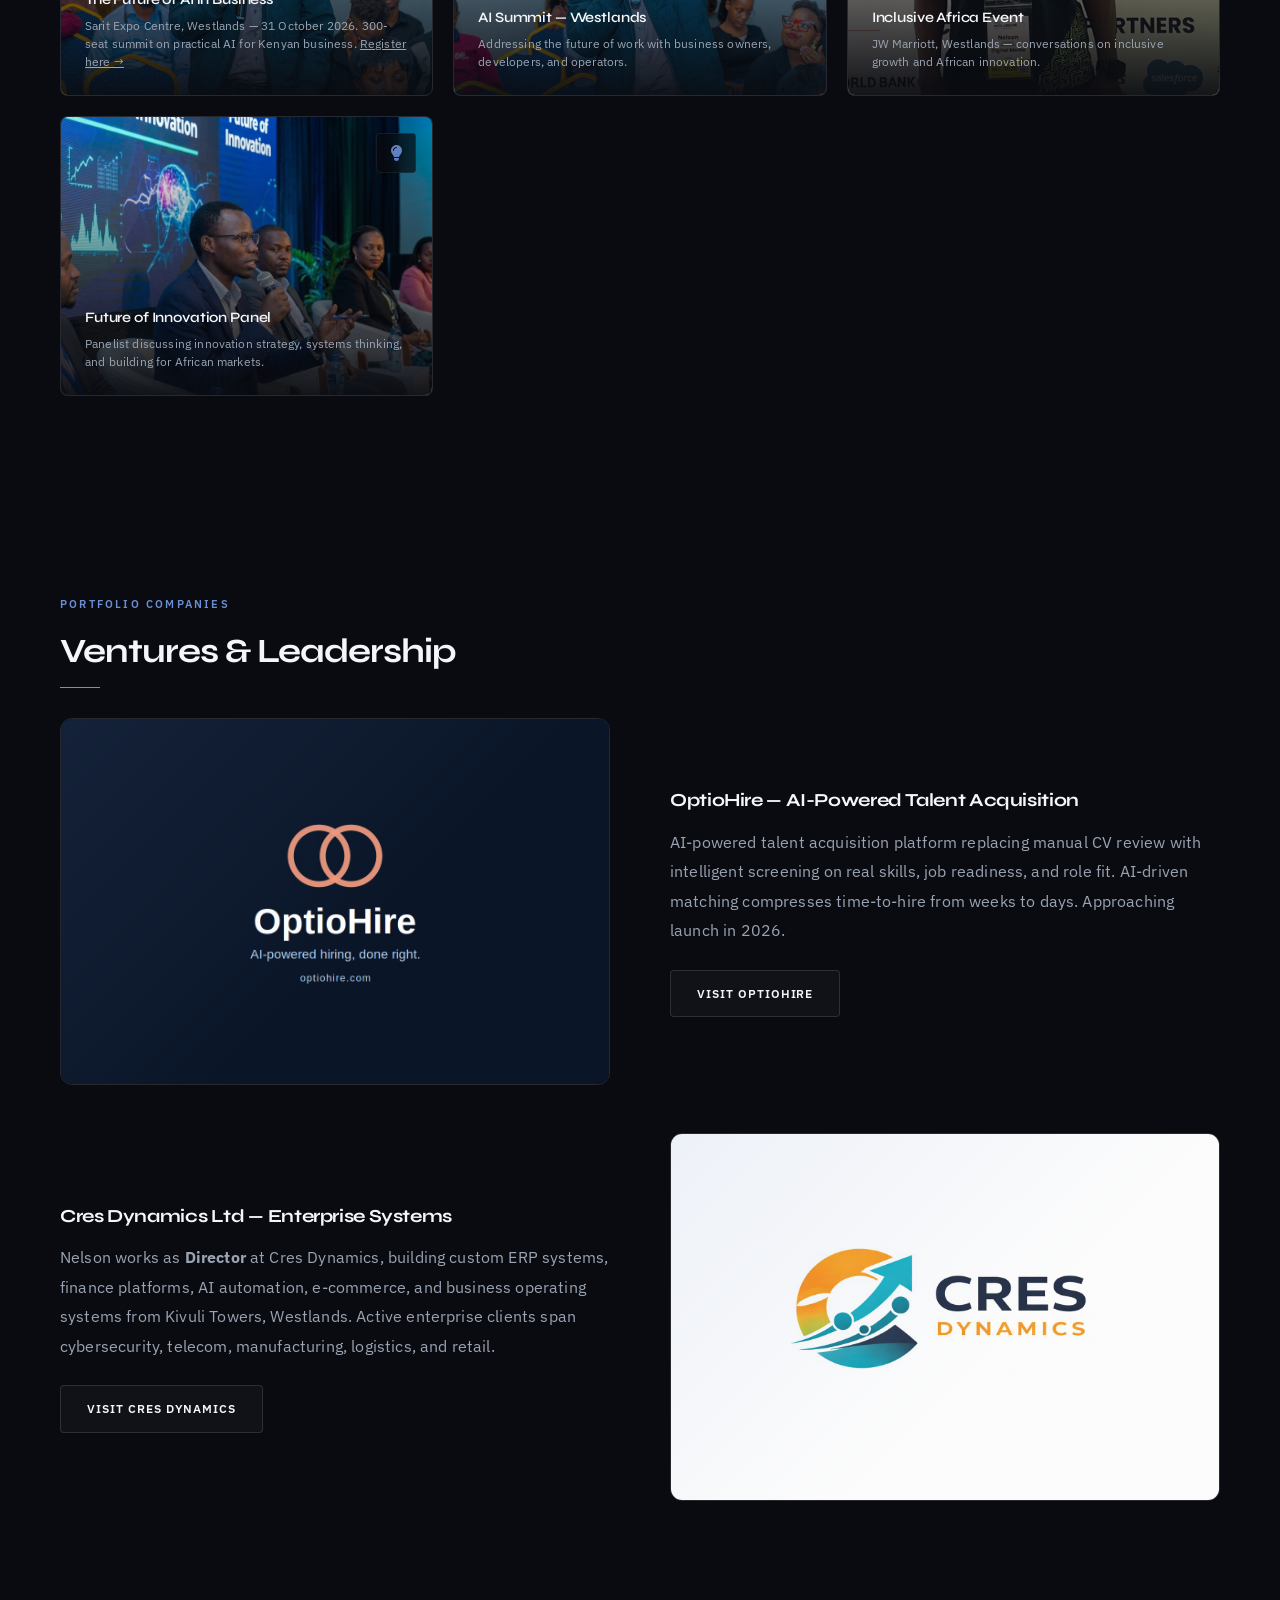
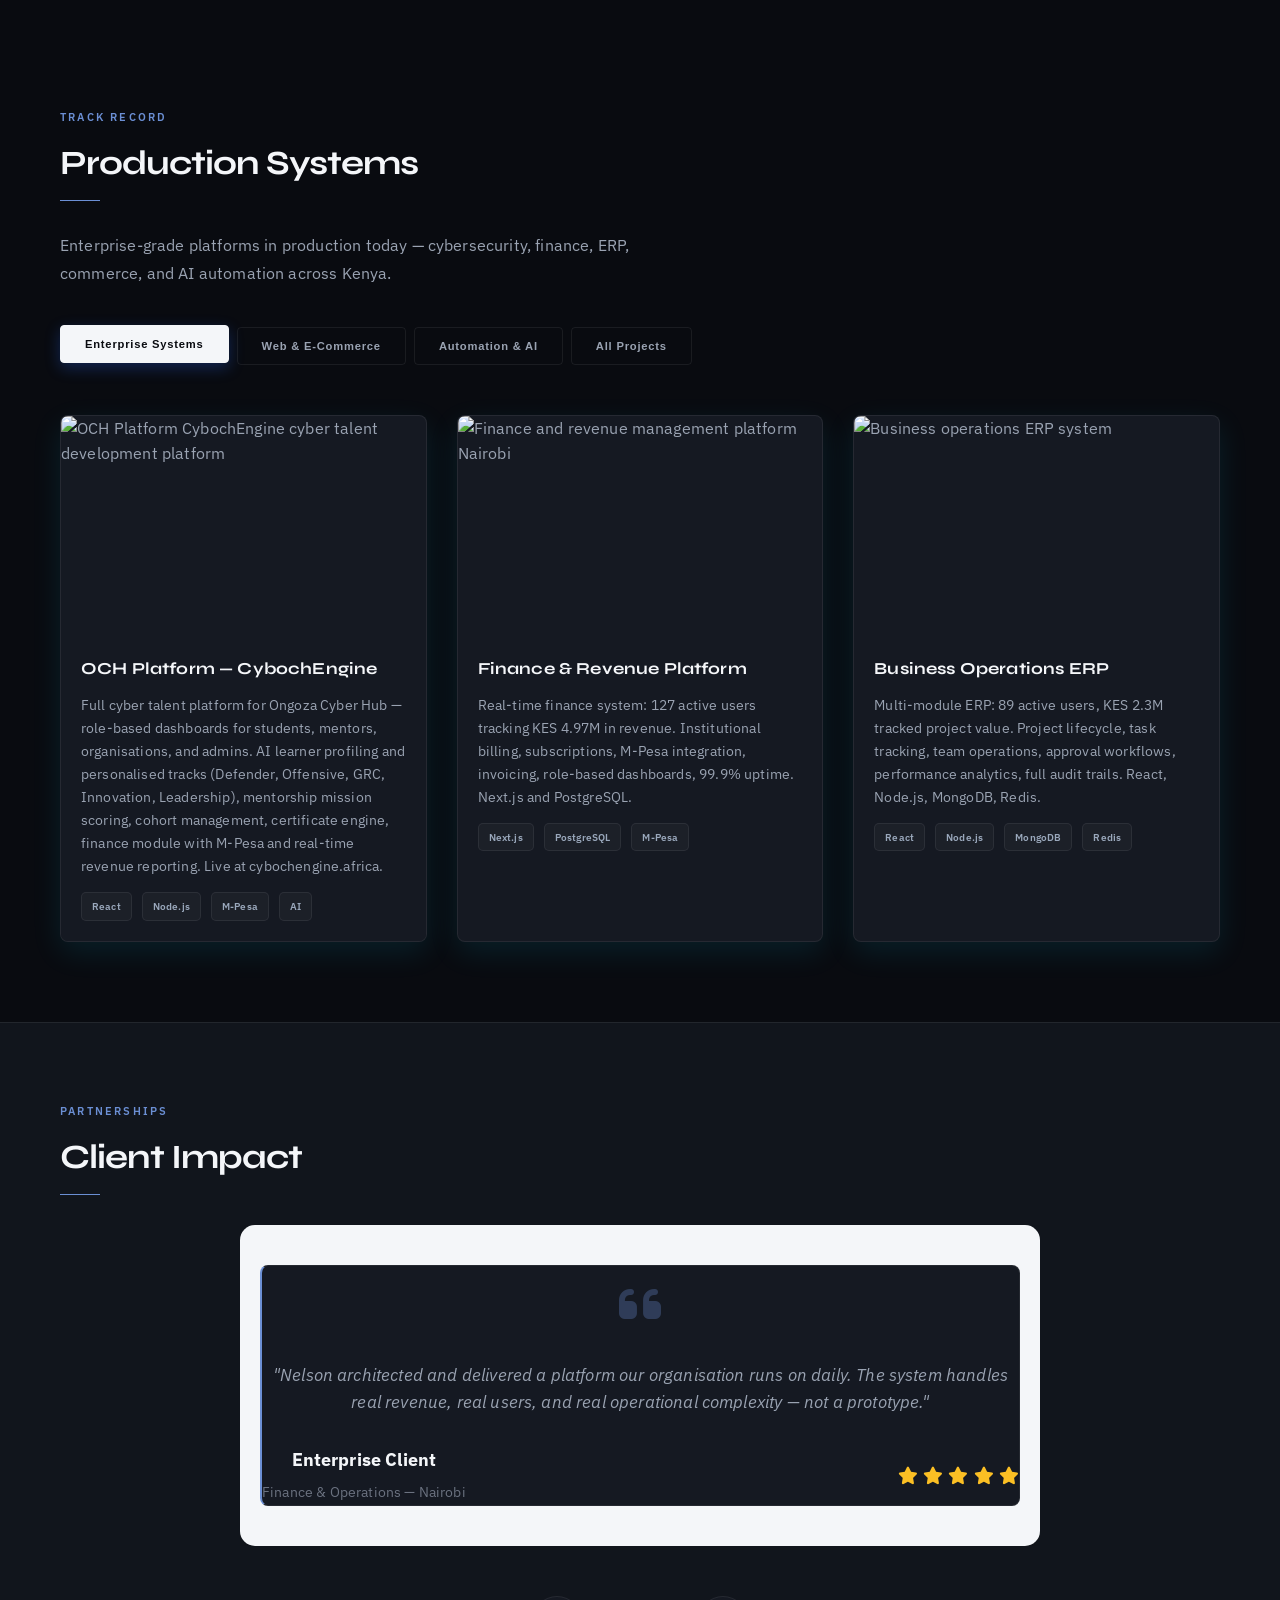
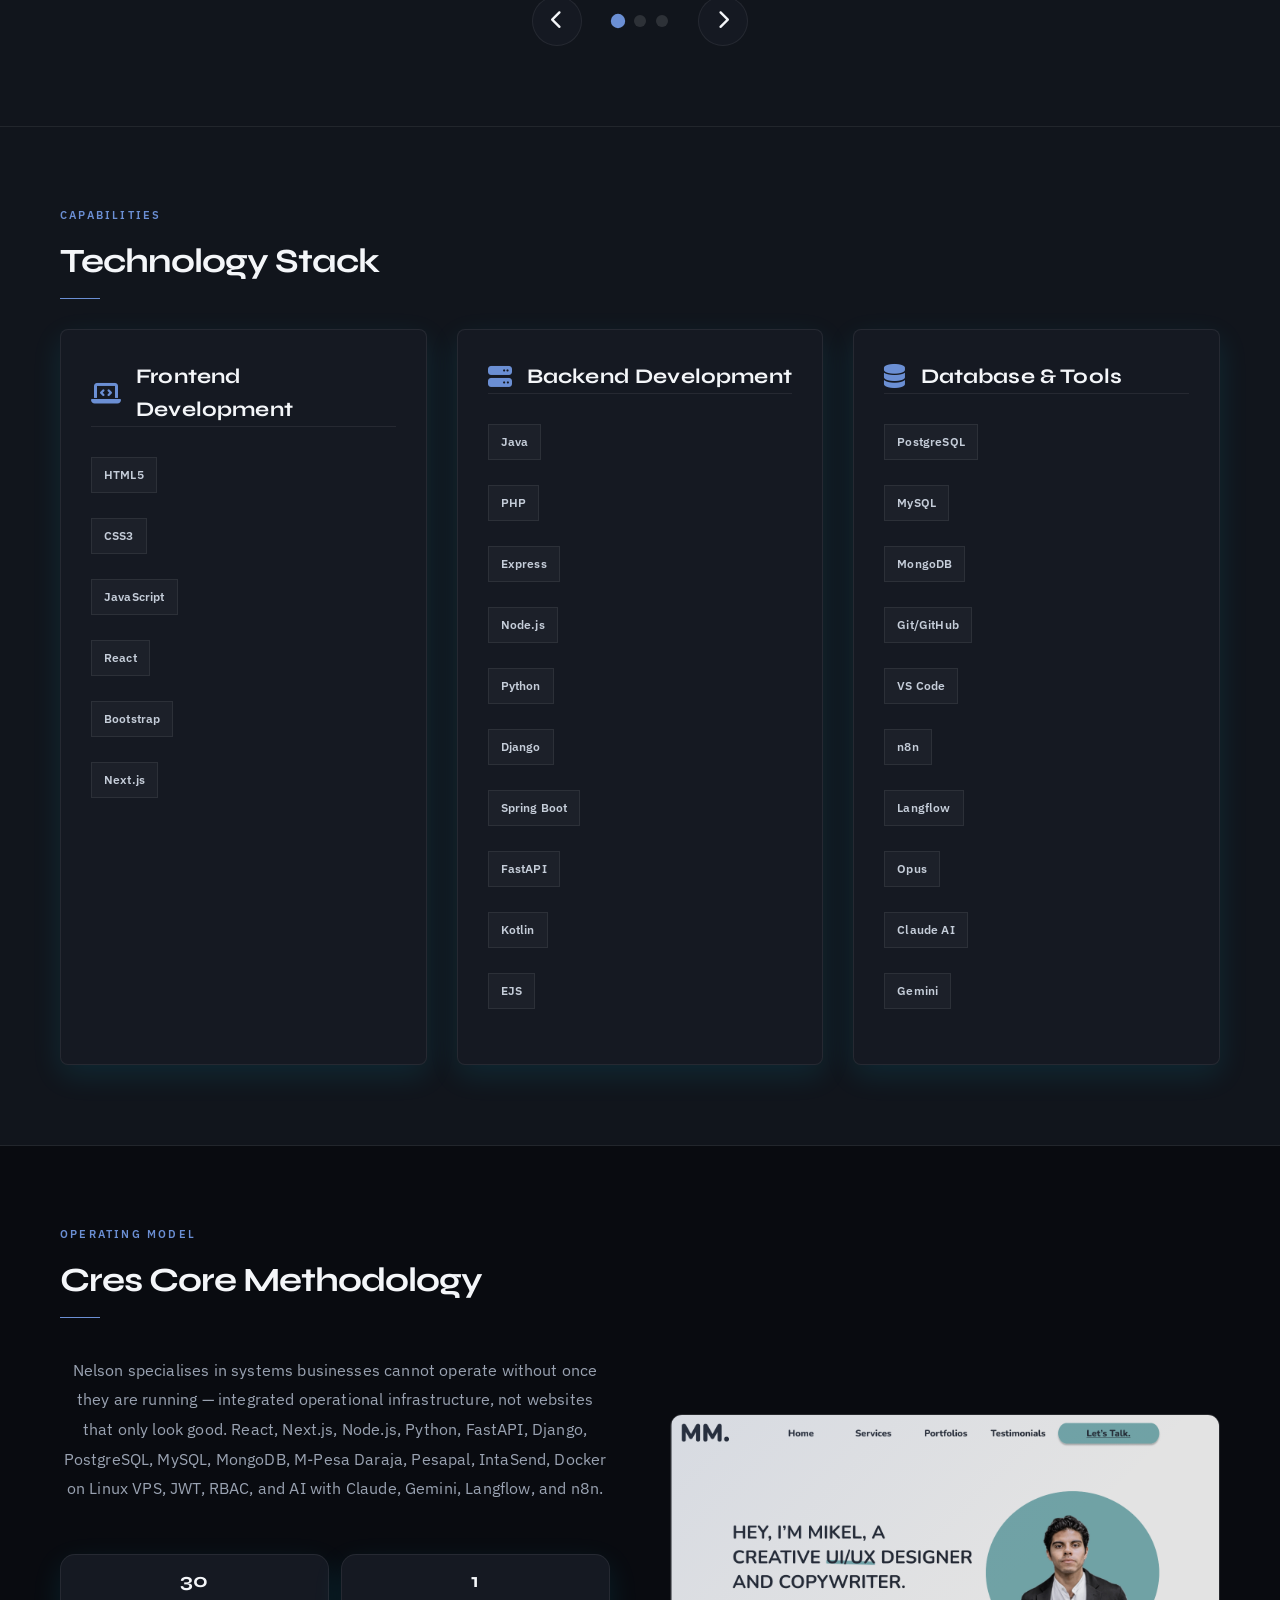
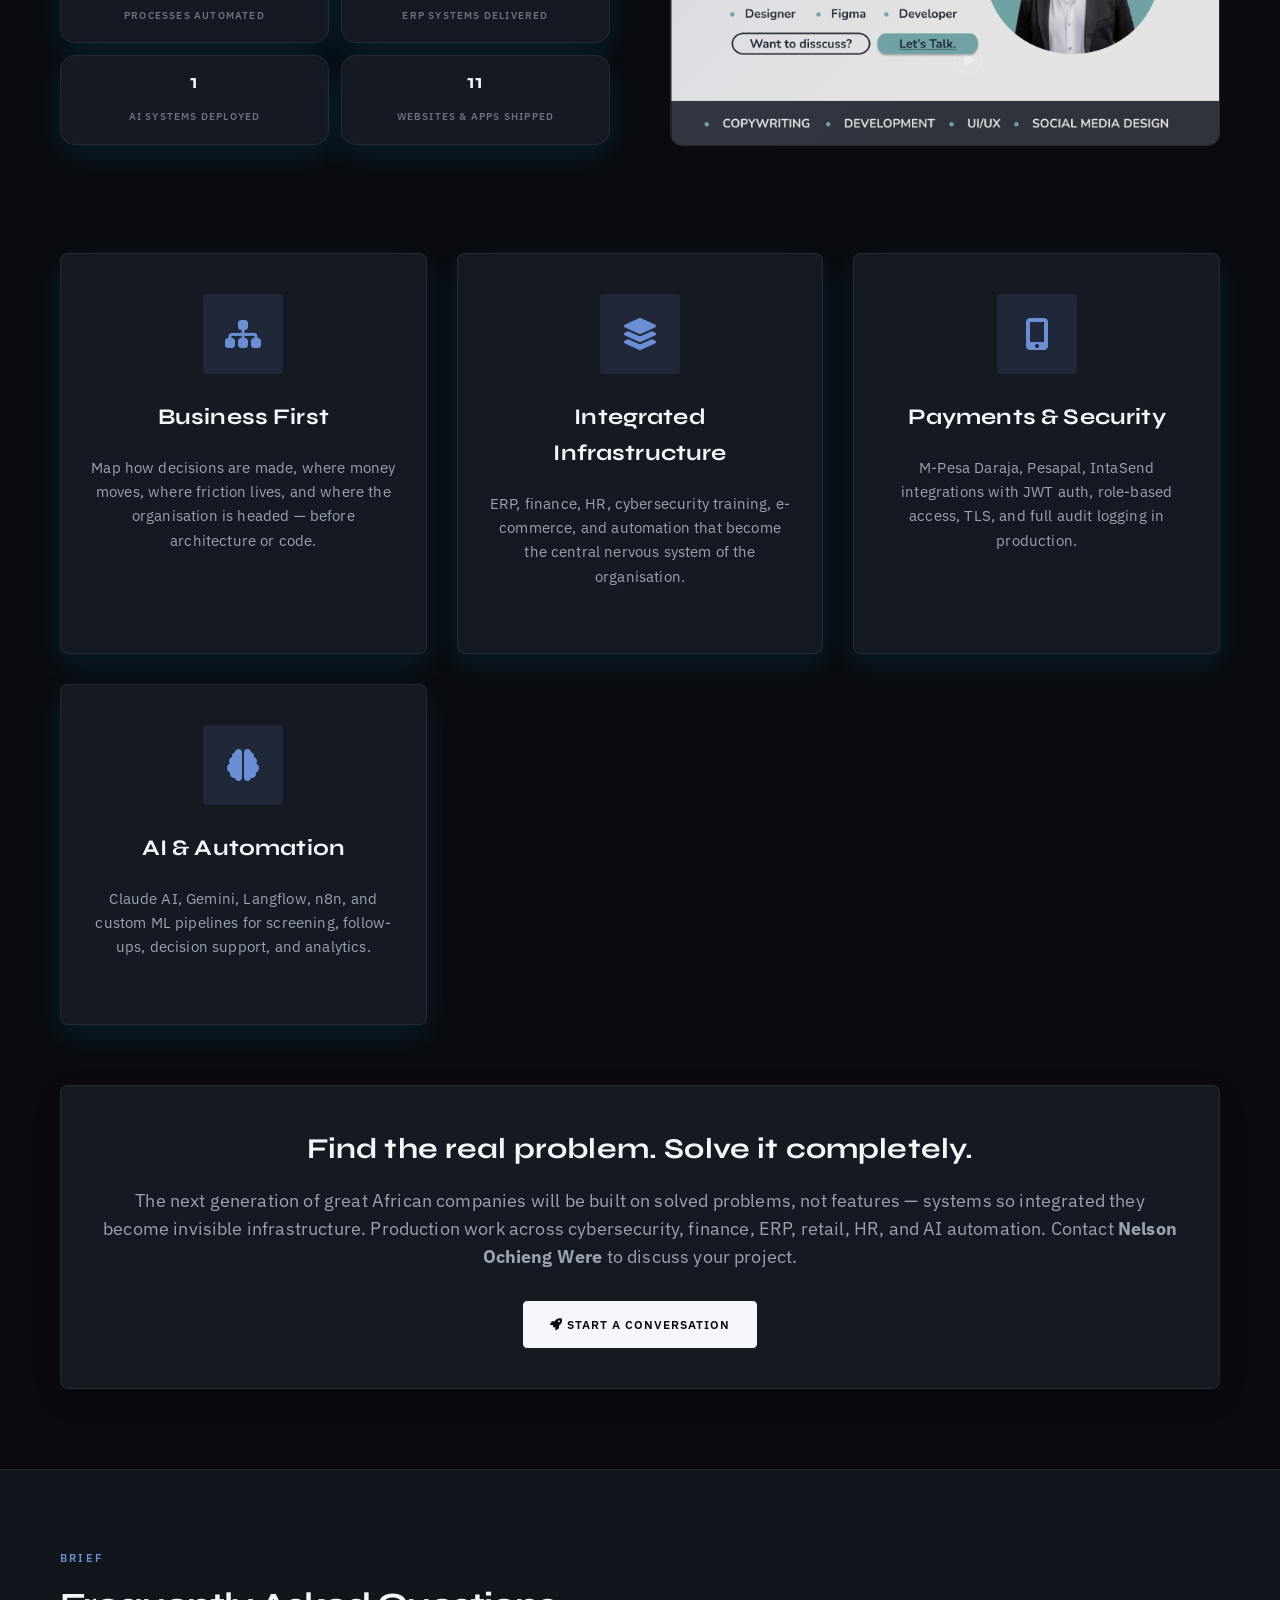
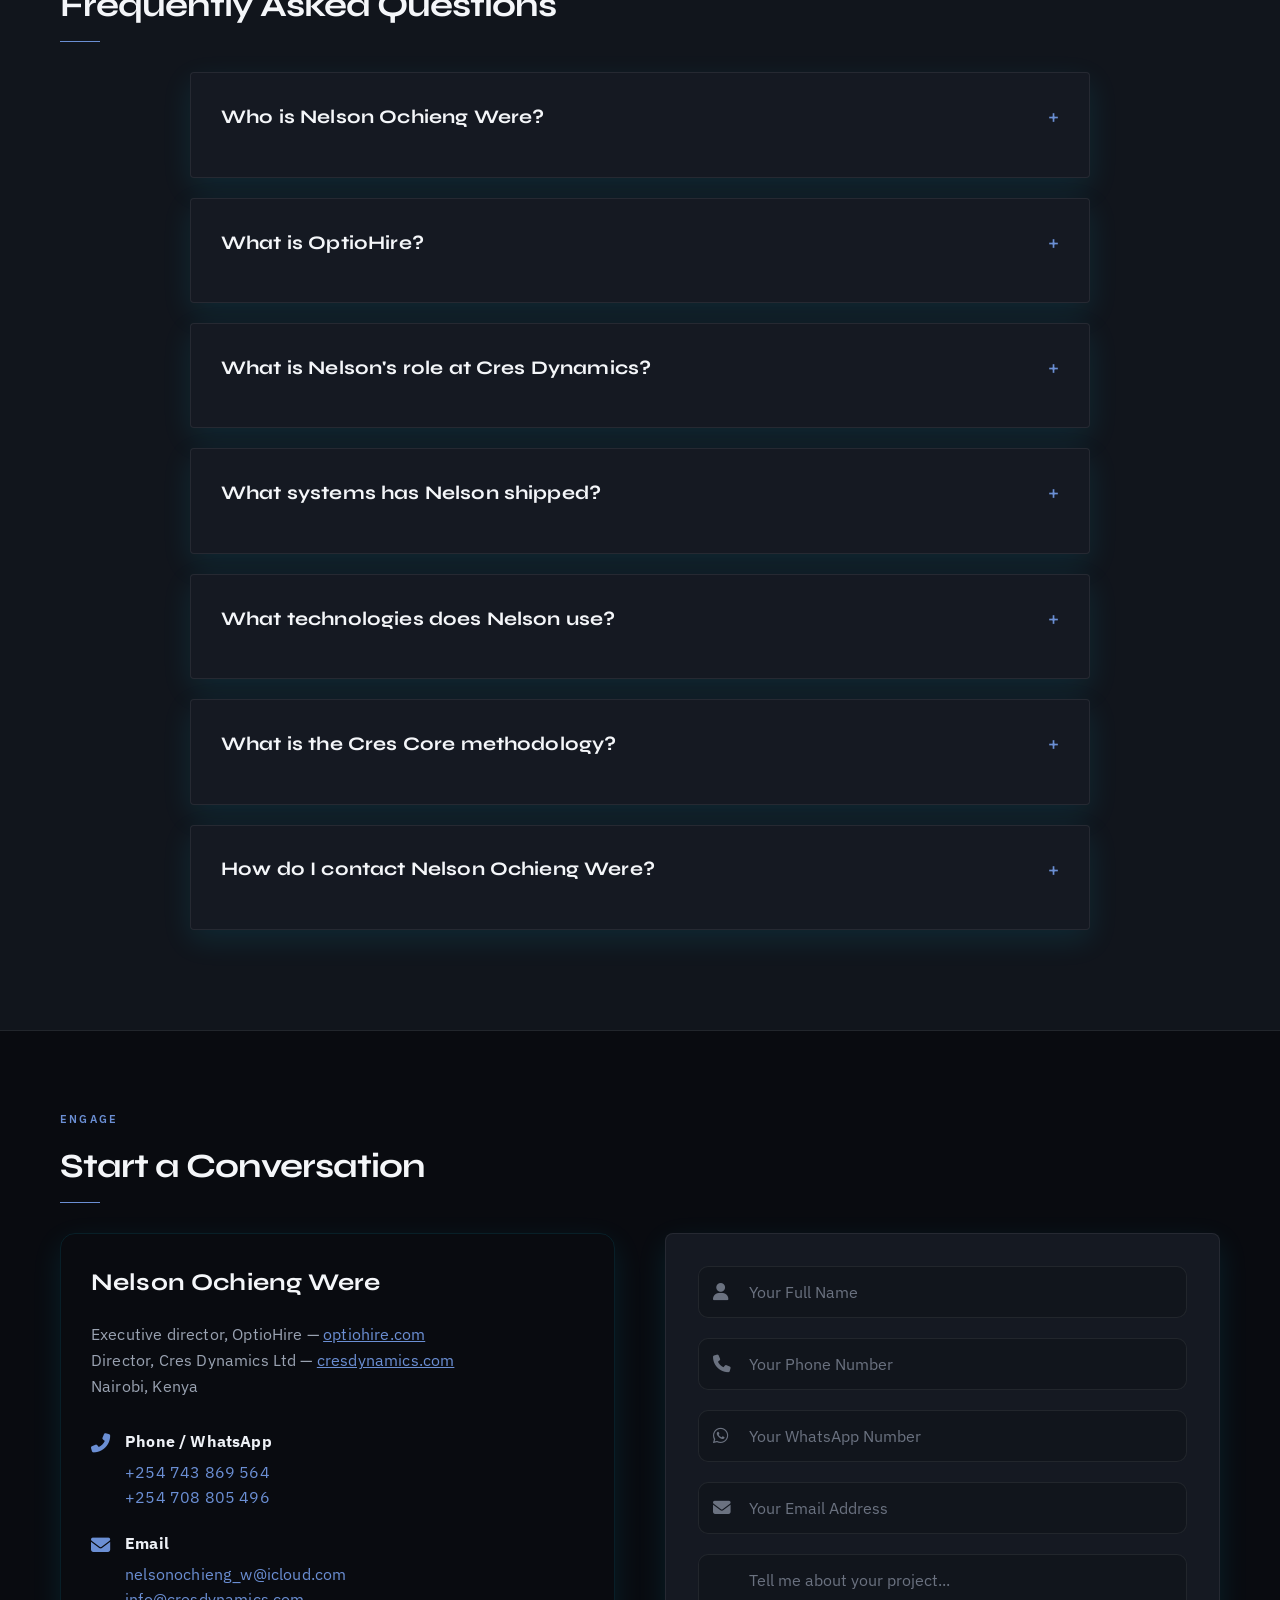
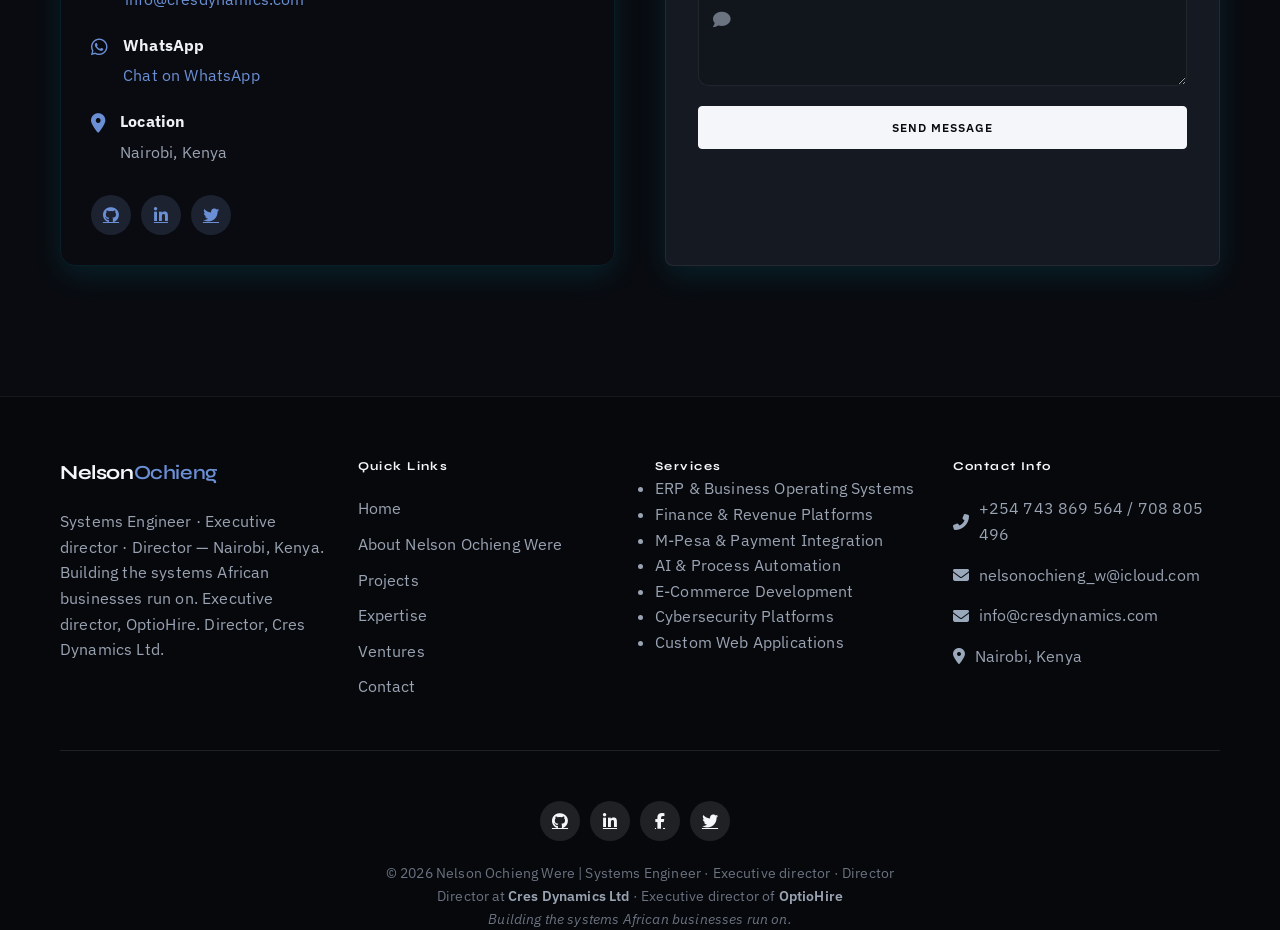
==== commit 5de9c453: "Fix Future of AI in Business date to Oct 31, add registration link, update about image to panel" ====
--- a/index.html
+++ b/index.html
@@ -455,7 +455,7 @@
             <h2 class="section-title">Leadership &amp; Vision</h2>
             <div class="feature-section">
                 <div class="feature-image">
-                    <img src="frank.jpg" alt="Nelson Ochieng Were — Systems Engineer and Executive director in Nairobi, Kenya">
+                    <img src="nelson-panelist-The-future-of -innovation.png" alt="Nelson Ochieng Were on the Future of Innovation panel">
                 </div>
                 <div class="feature-text">
                     <p>I build the operational infrastructure African companies run on — not demos, not side projects. As Executive director of <strong>OptioHire</strong> and Director at <strong>Cres Dynamics Ltd</strong>, I lead teams shipping ERP, finance platforms, AI automation, and payment systems that process real revenue for real organisations.</p>
@@ -480,7 +480,7 @@
                     <div class="showcase-icon"><i class="fas fa-microphone"></i></div>
                     <div class="showcase-overlay">
                         <h4>The Future of AI in Business</h4>
-                        <p>Sarit Expo Centre, Westlands — 20 June 2026. 300-seat summit on practical AI for Kenyan business.</p>
+                        <p>Sarit Expo Centre, Westlands — 31 October 2026. 300-seat summit on practical AI for Kenyan business. <a href="https://cresdynamics.com/events" target="_blank" rel="noopener noreferrer" style="color: var(--accent); text-decoration: underline;">Register here →</a></p>
                     </div>
                 </div>
                 <div class="showcase-card">
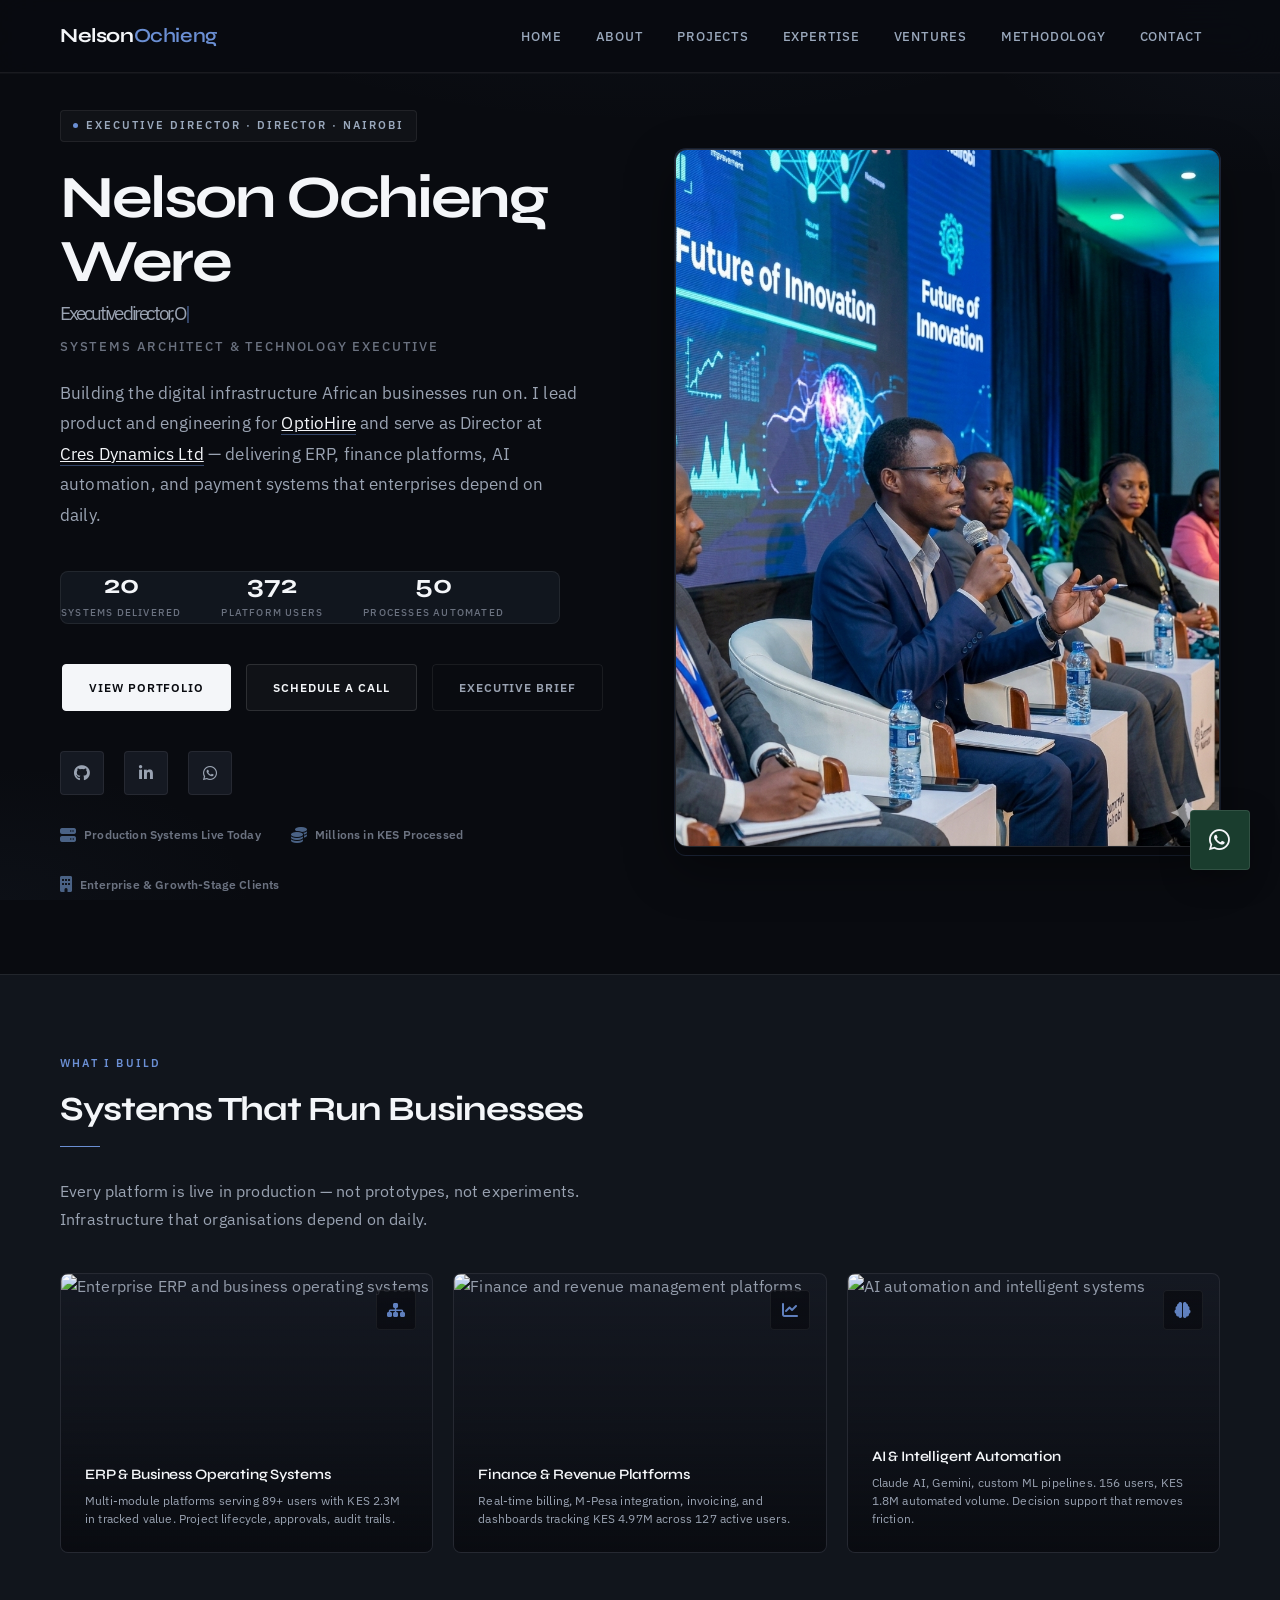
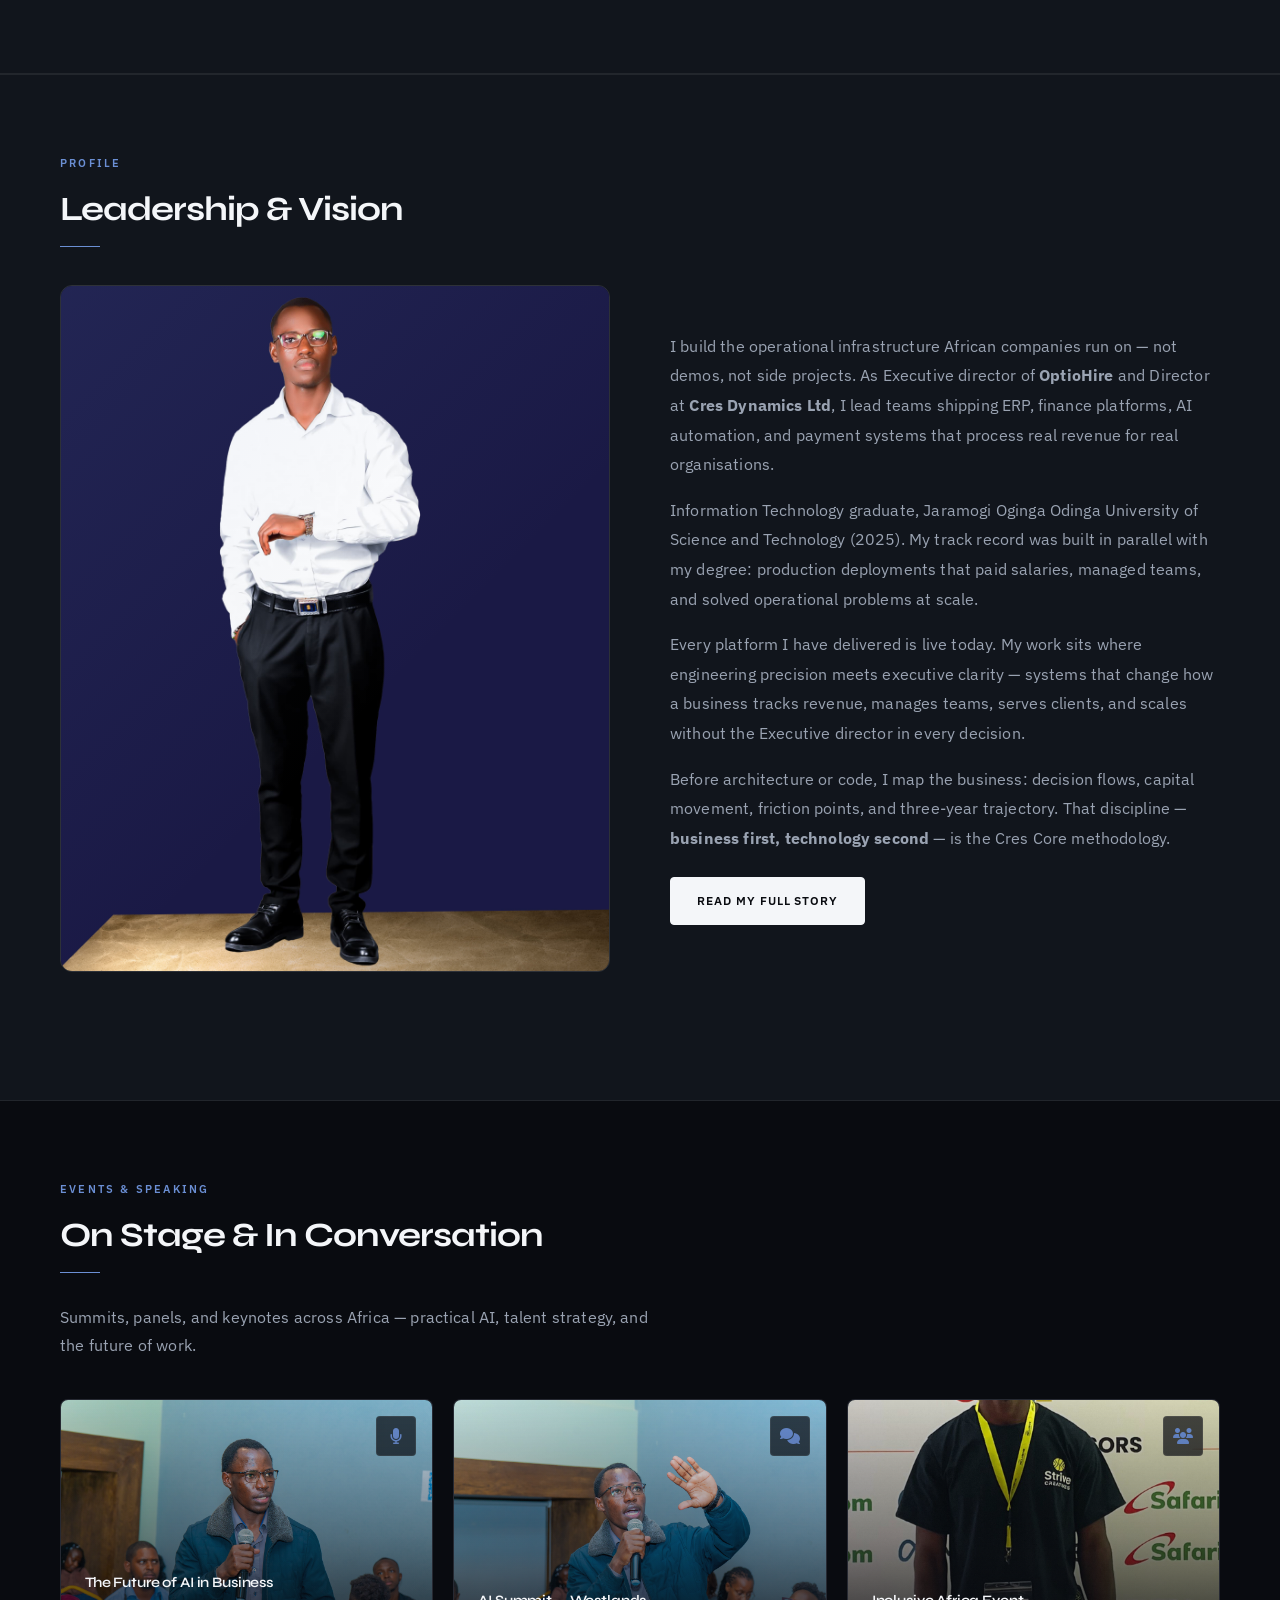
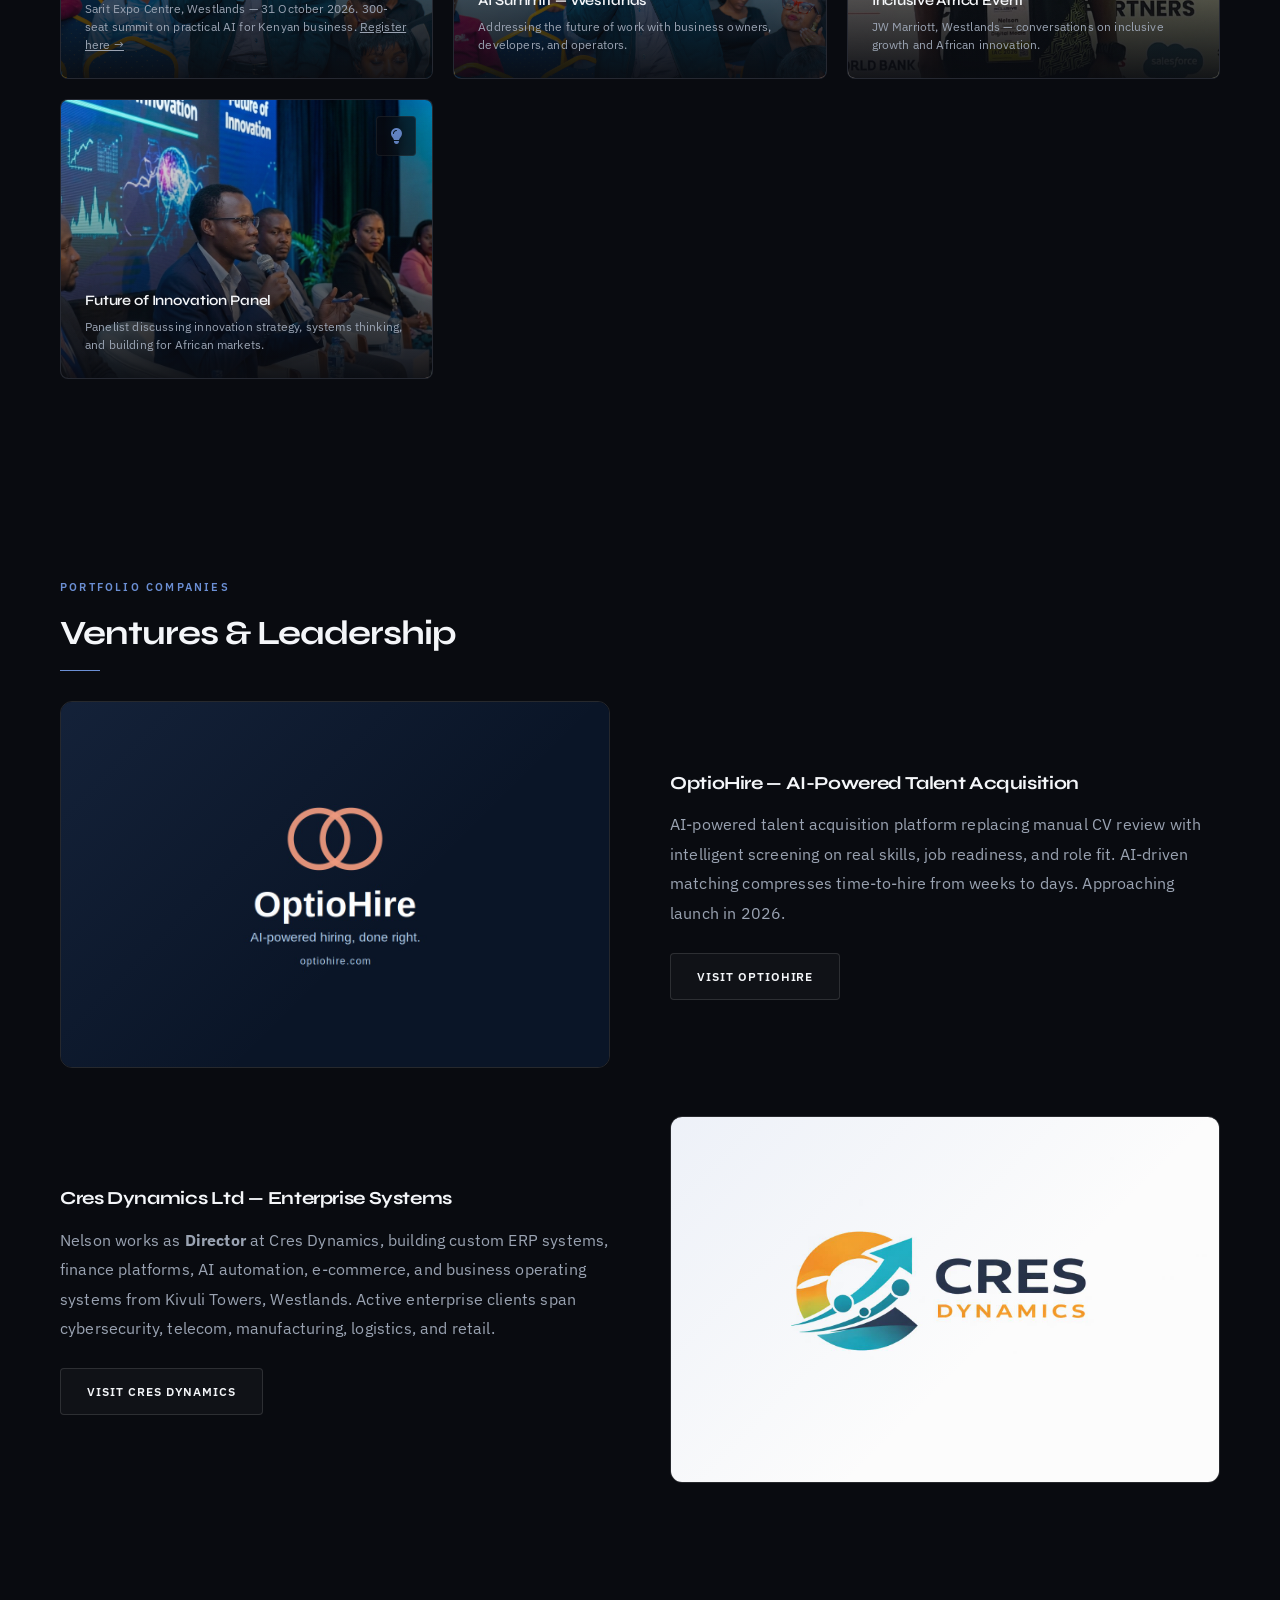
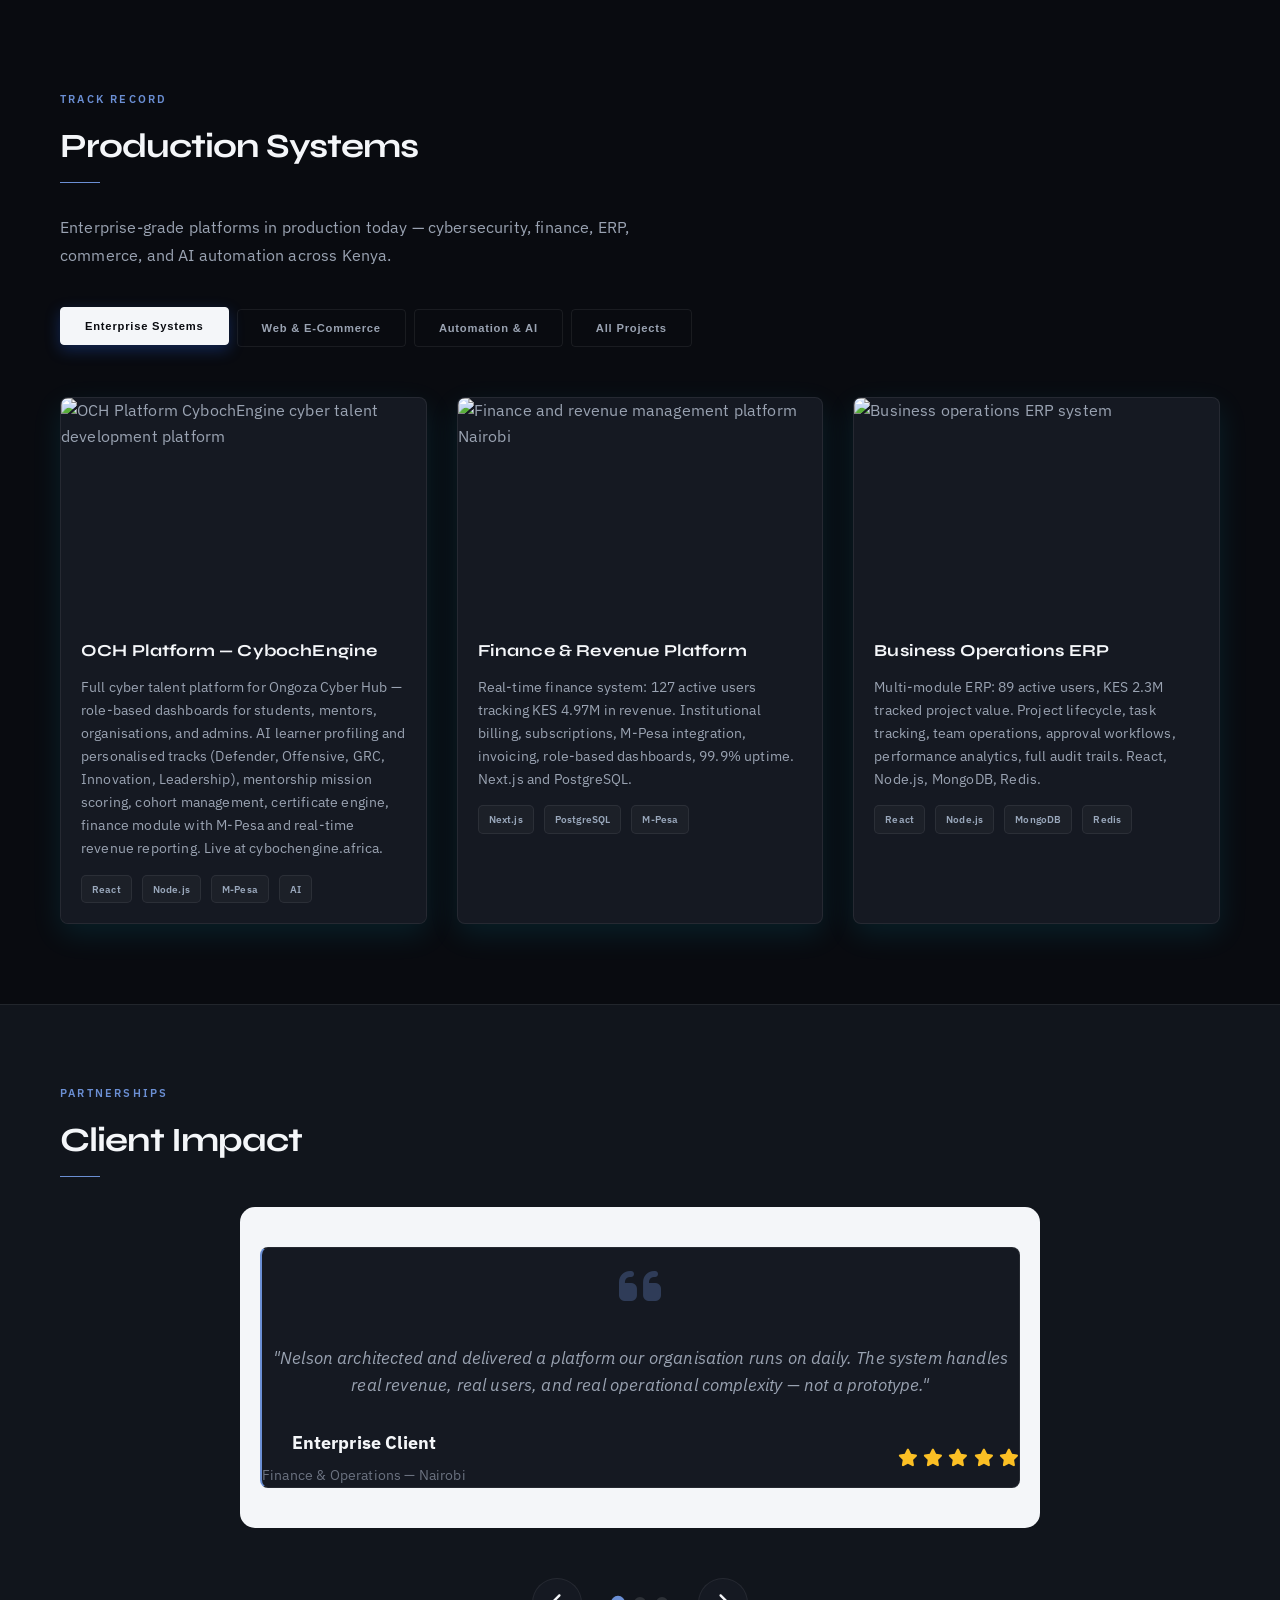
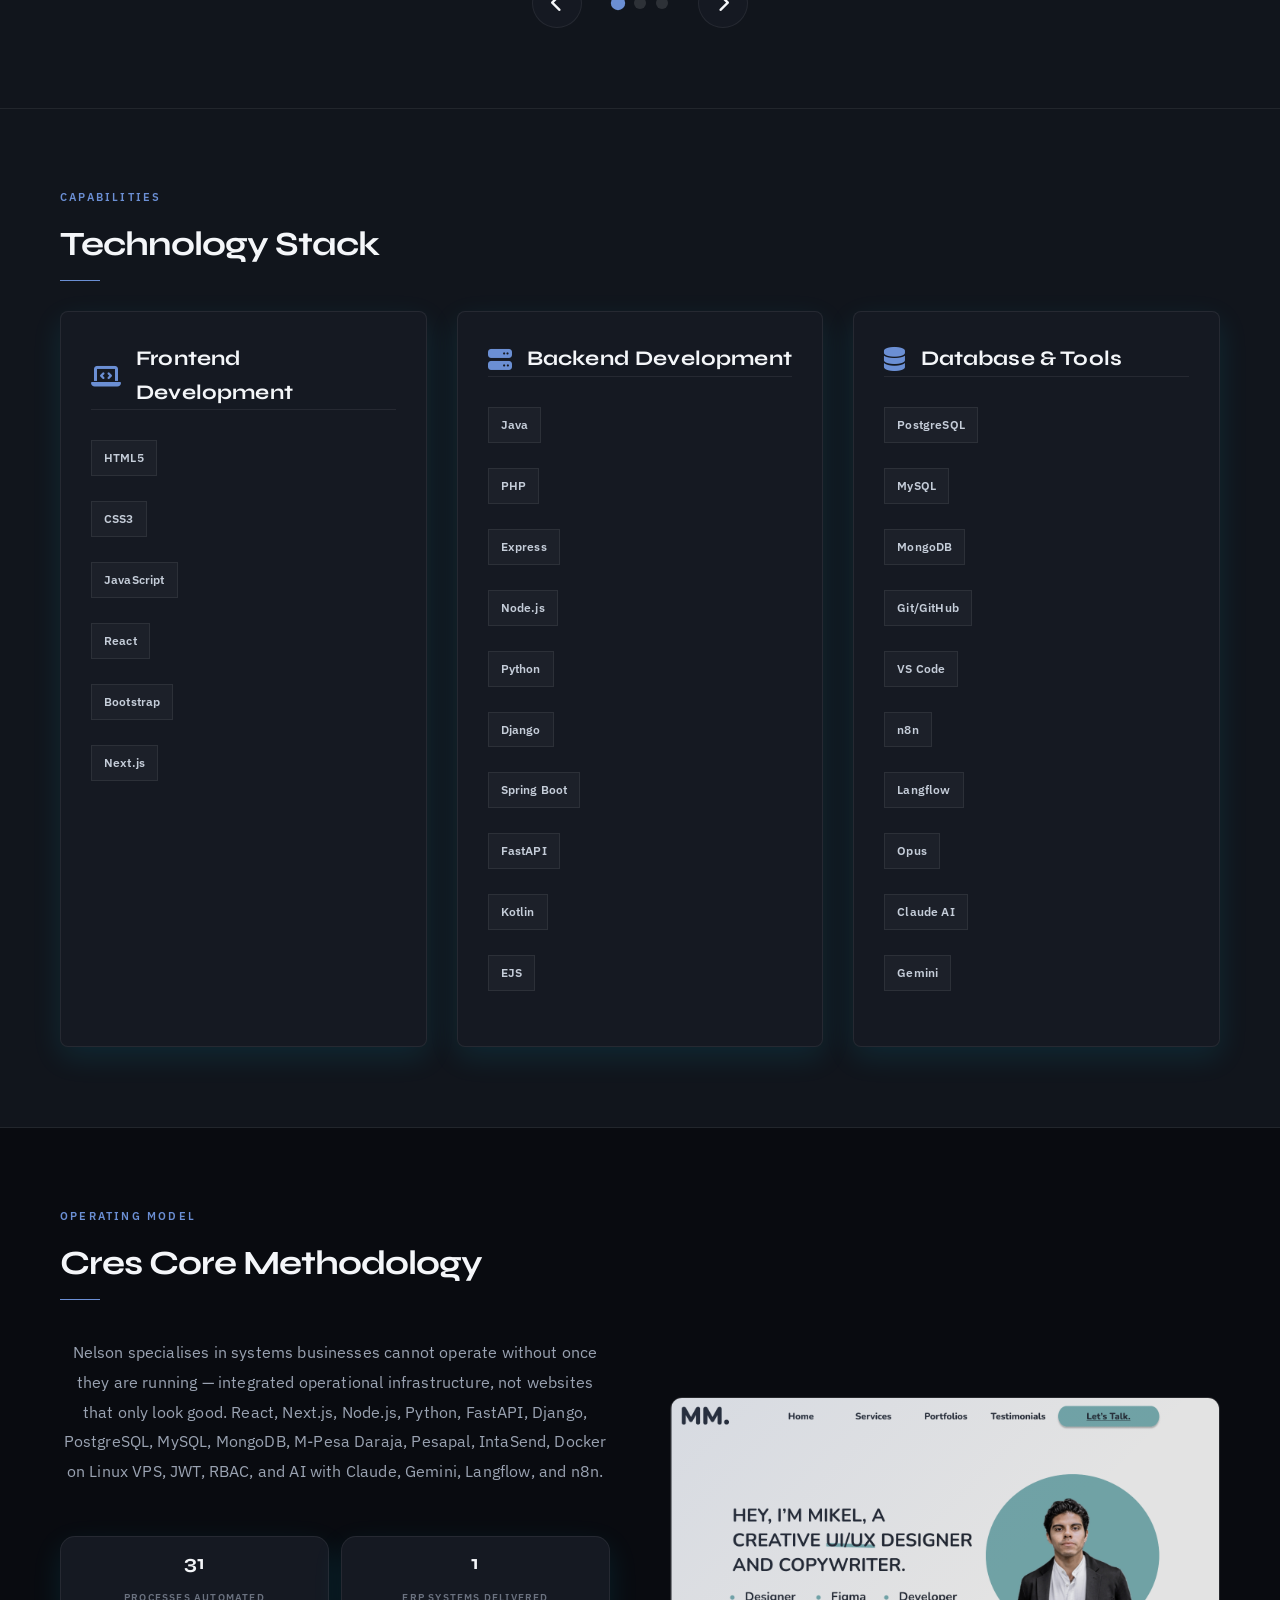
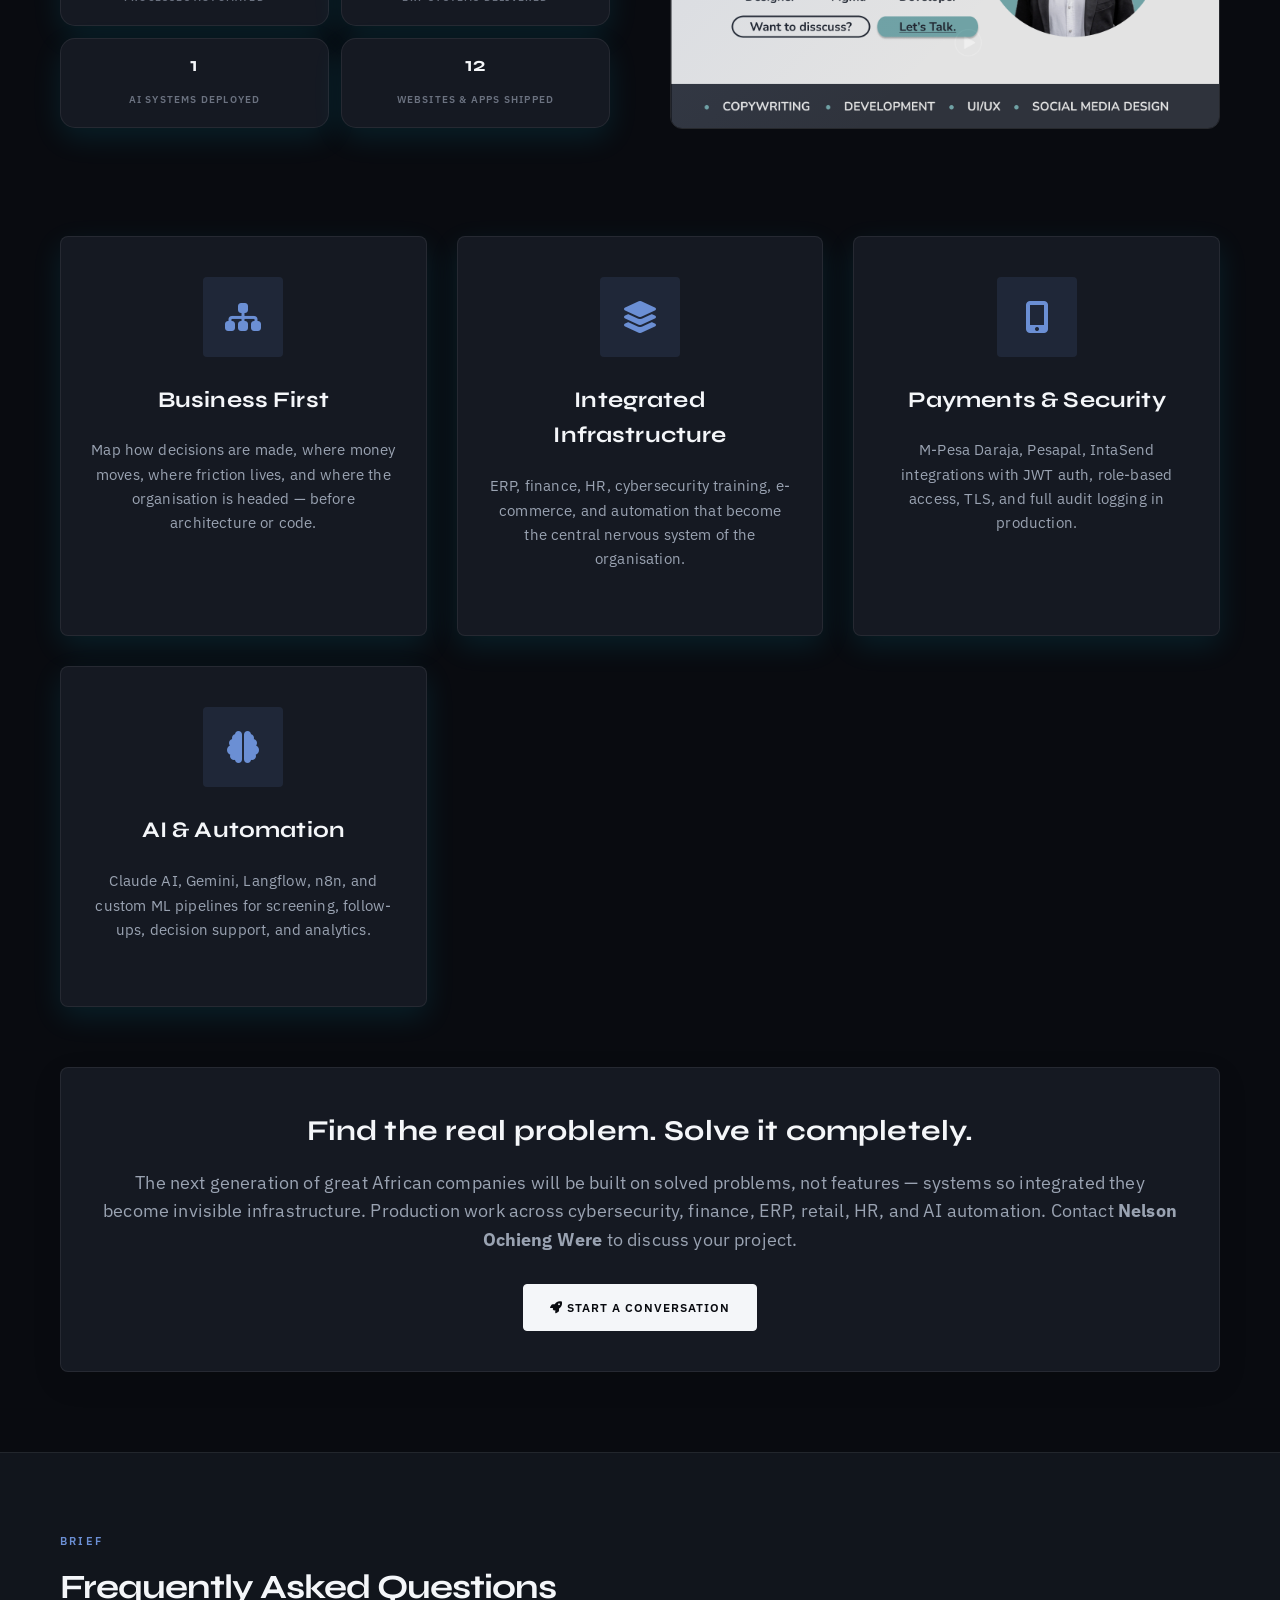
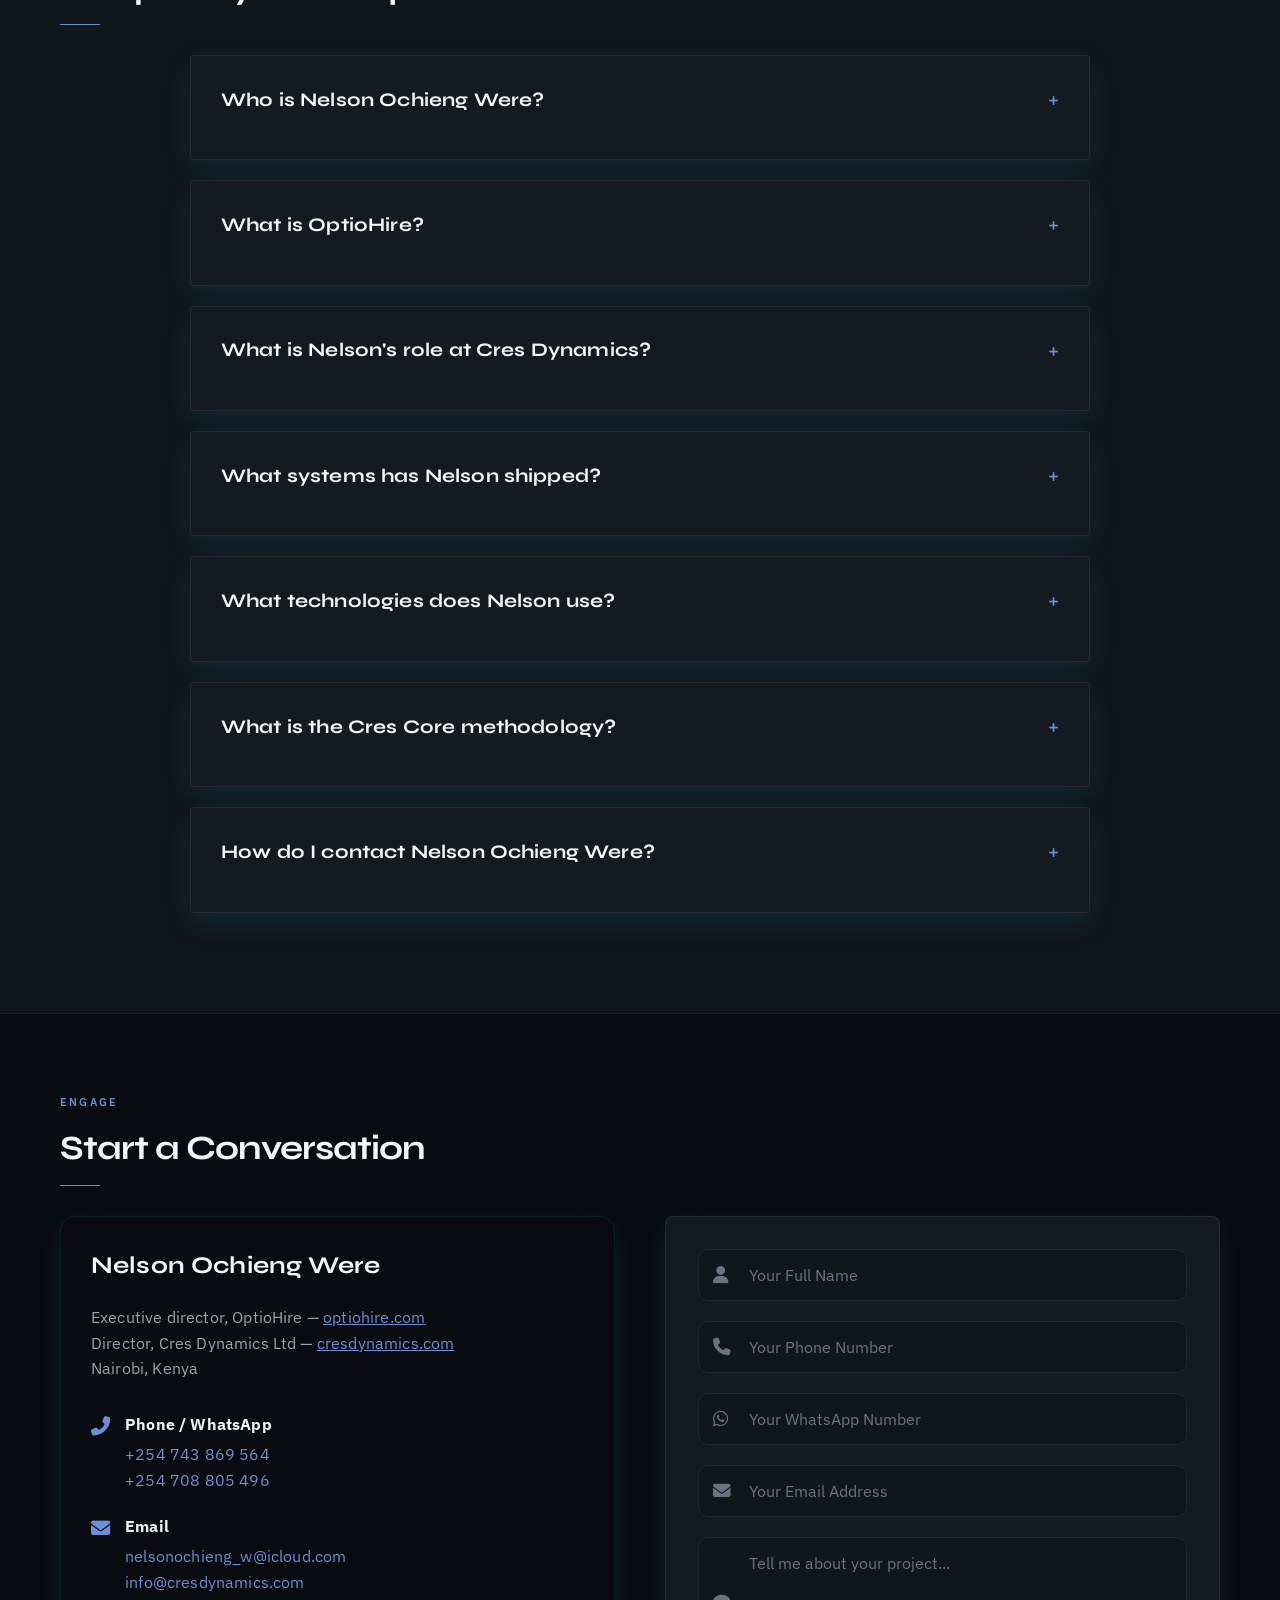
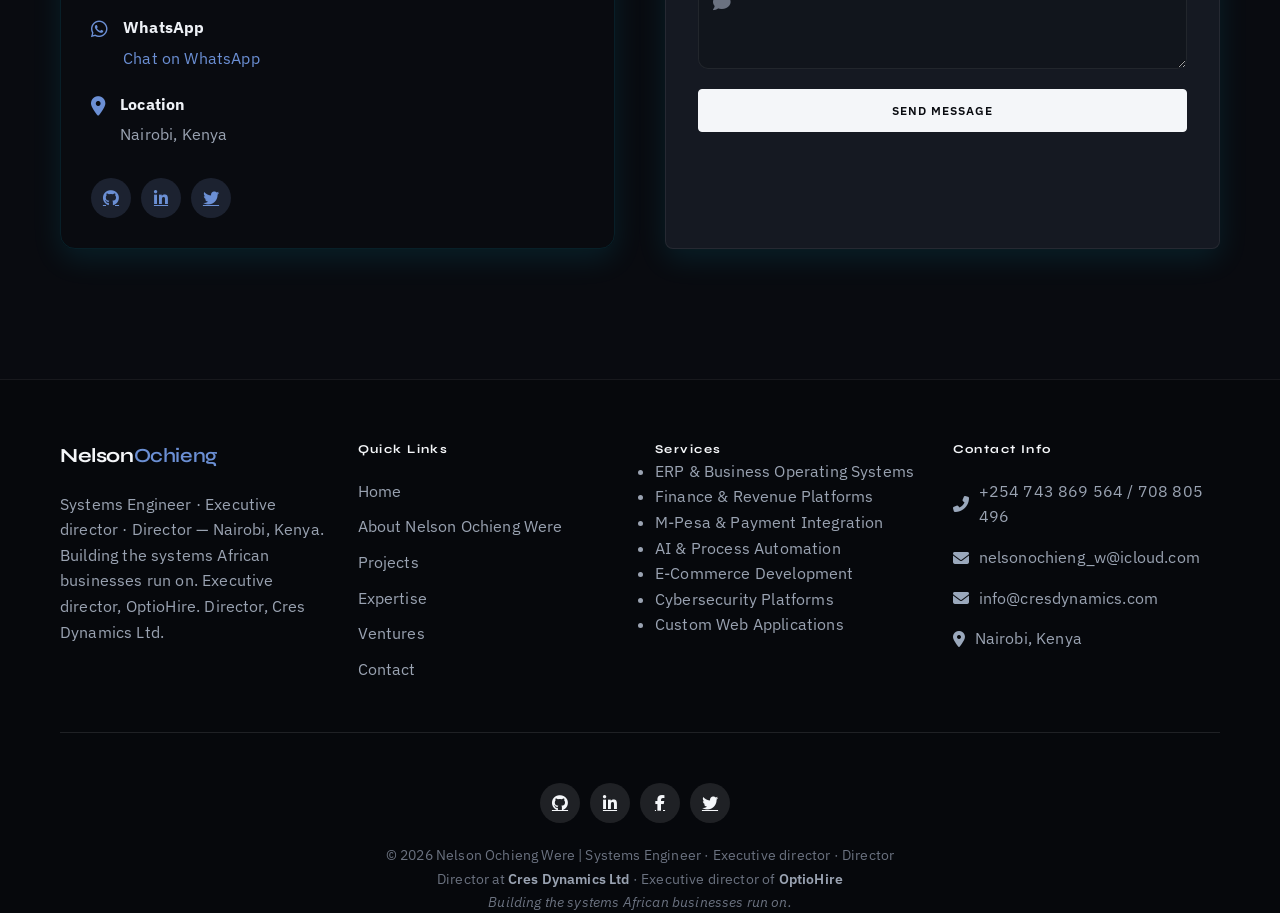
==== commit 4ee192fe: "Set hero image to Future of Innovation panel photo" ====
--- a/index.html
+++ b/index.html
@@ -407,7 +407,7 @@
             </div>
             <div class="hero-img">
                 <div class="img-container profile-showcase">
-                    <img src="frank.jpg" alt="Nelson Ochieng Were — Systems Engineer, Executive director, and Director in Nairobi, Kenya" class="profile-img">
+                    <img src="nelson-panelist-The-future-of -innovation.png" alt="Nelson Ochieng Were on the Future of Innovation panel" class="profile-img">
                 </div>
             </div>
         </div>
@@ -455,7 +455,7 @@
             <h2 class="section-title">Leadership &amp; Vision</h2>
             <div class="feature-section">
                 <div class="feature-image">
-                    <img src="nelson-panelist-The-future-of -innovation.png" alt="Nelson Ochieng Were on the Future of Innovation panel">
+                    <img src="frank.jpg" alt="Nelson Ochieng Were — Systems Engineer and Executive director in Nairobi, Kenya">
                 </div>
                 <div class="feature-text">
                     <p>I build the operational infrastructure African companies run on — not demos, not side projects. As Executive director of <strong>OptioHire</strong> and Director at <strong>Cres Dynamics Ltd</strong>, I lead teams shipping ERP, finance platforms, AI automation, and payment systems that process real revenue for real organisations.</p>
